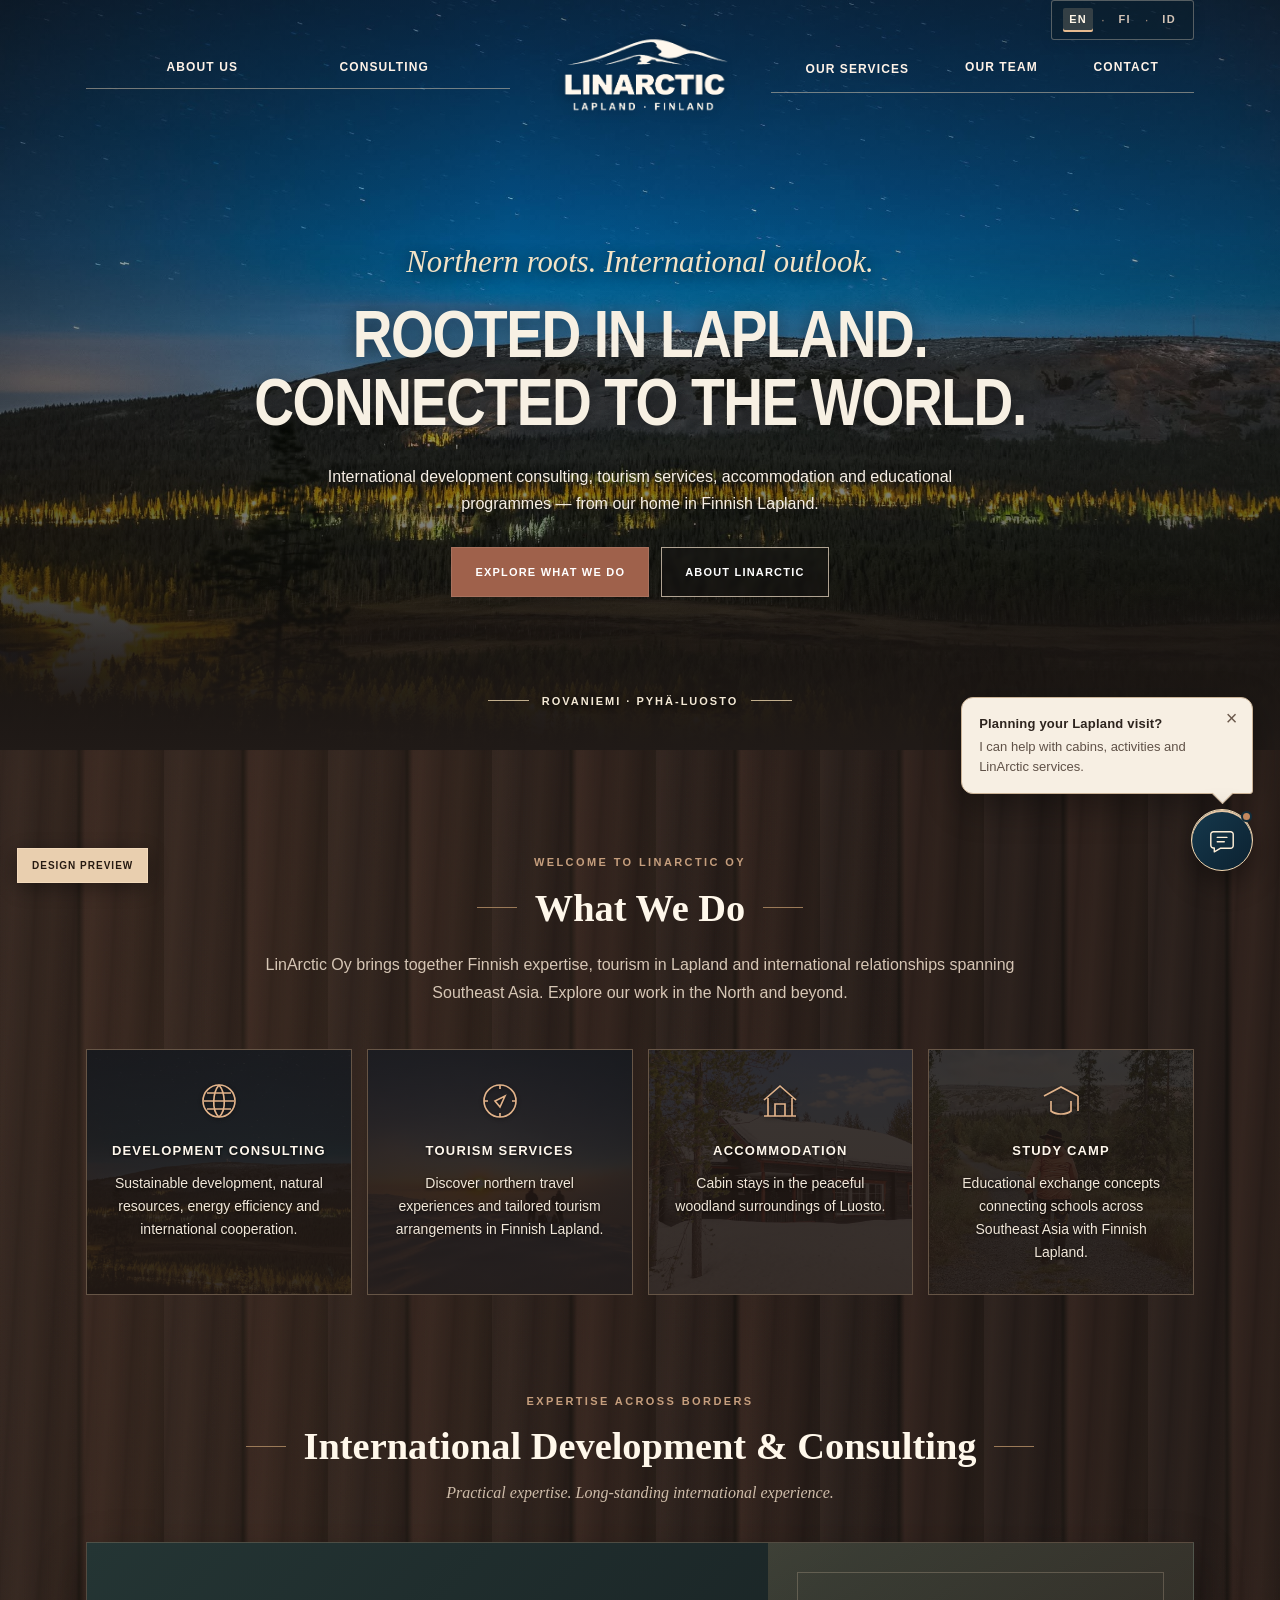
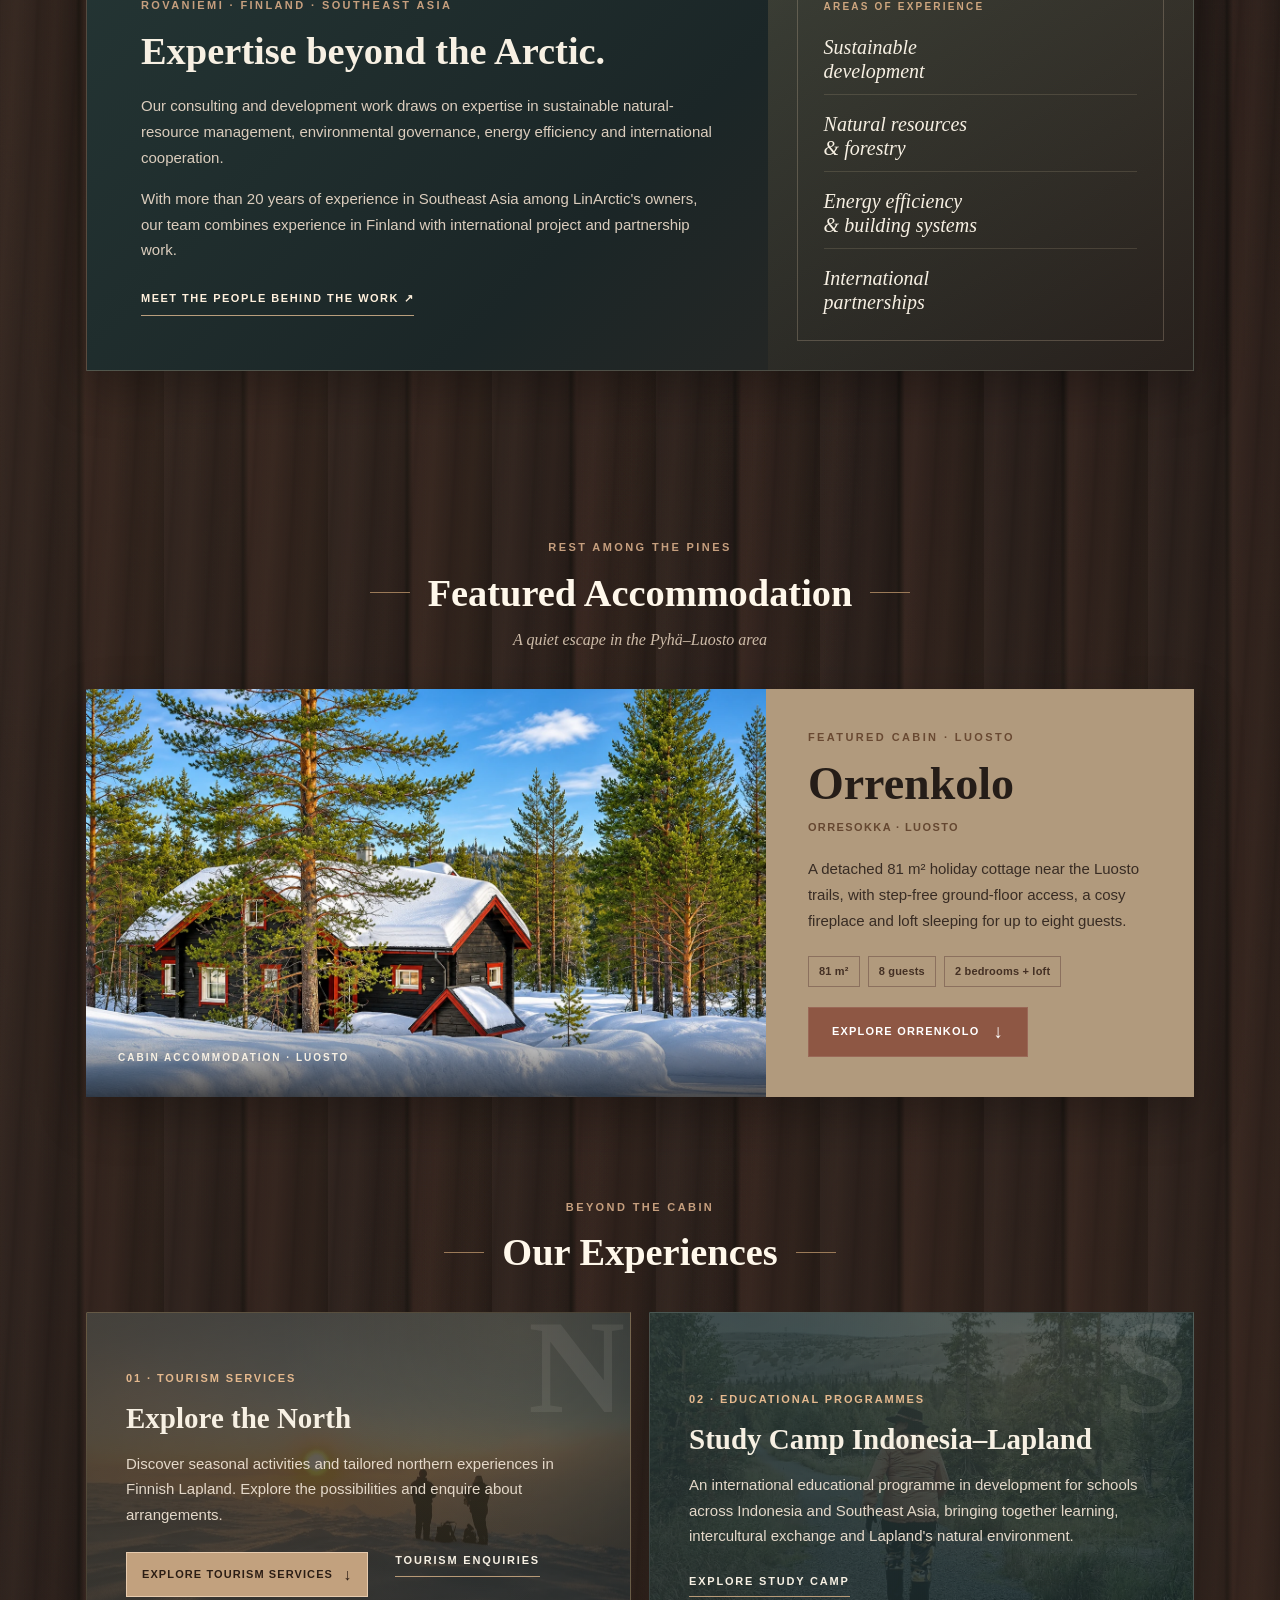
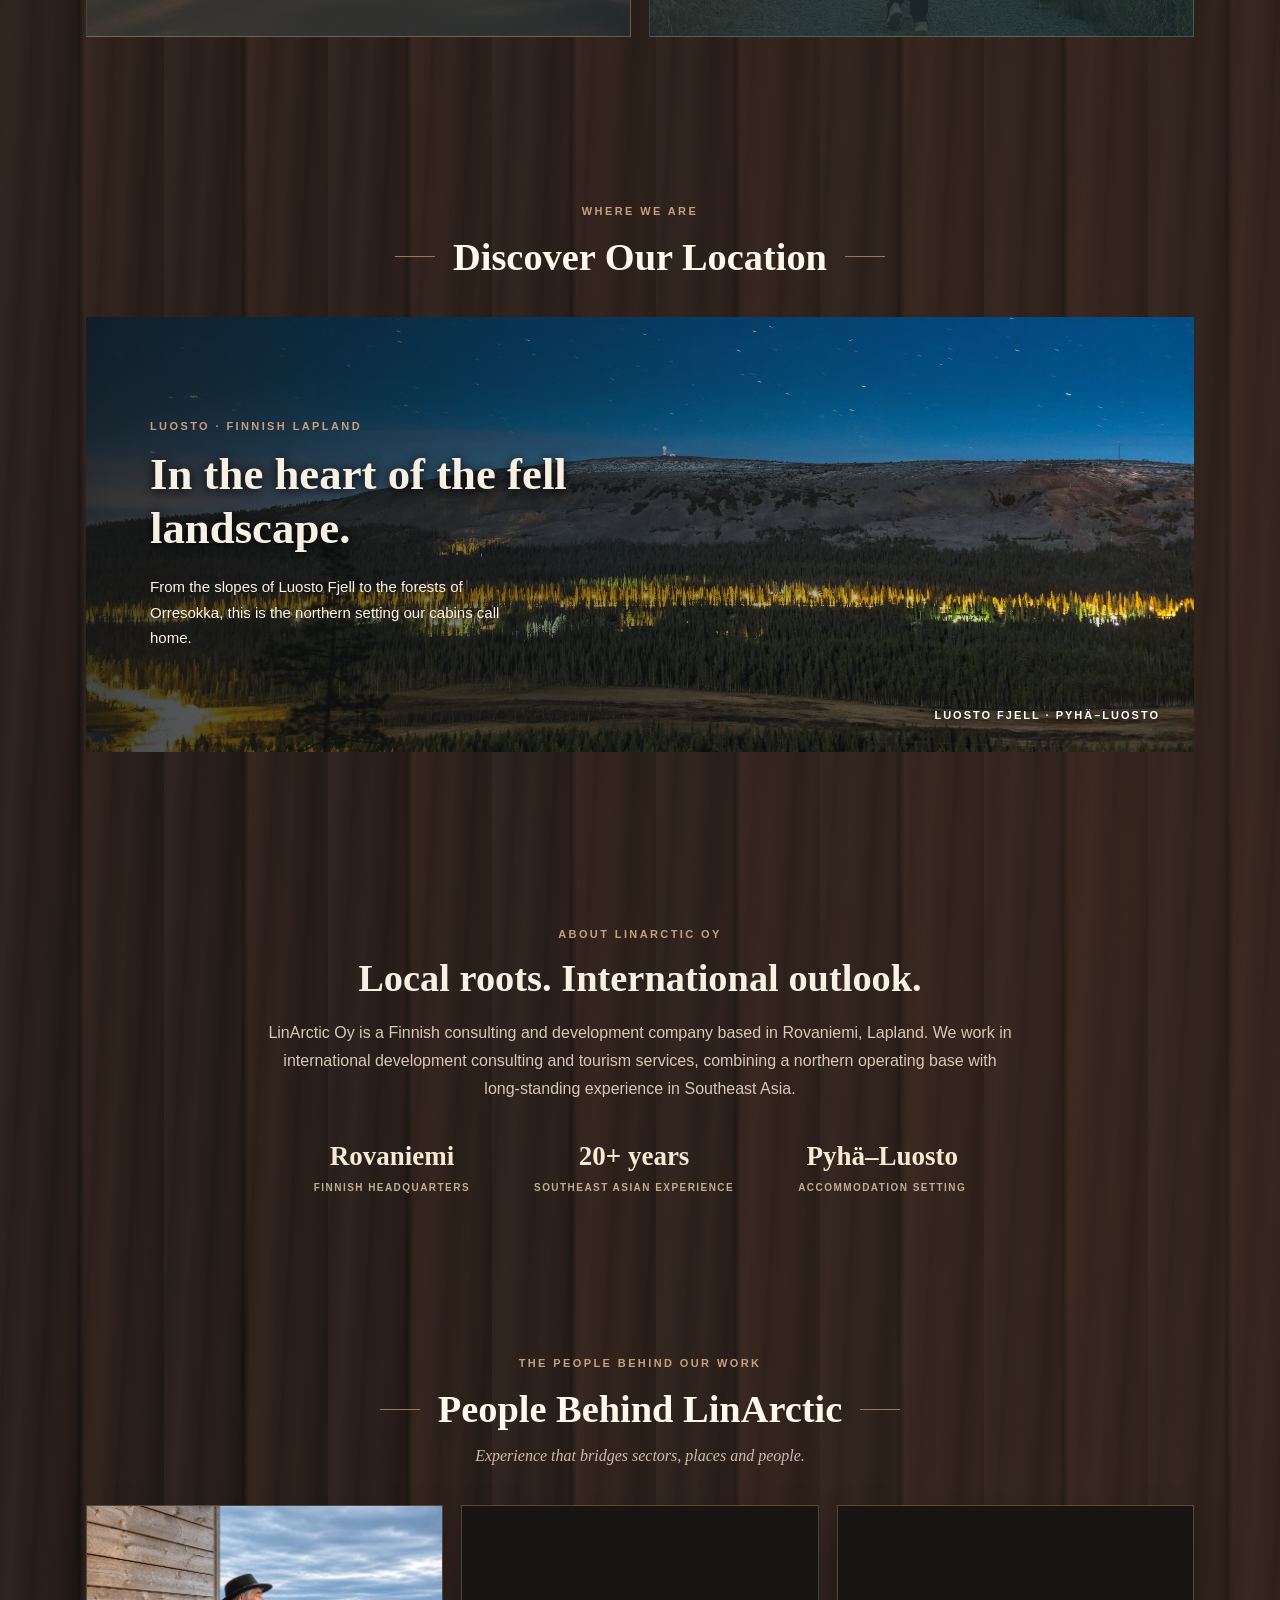
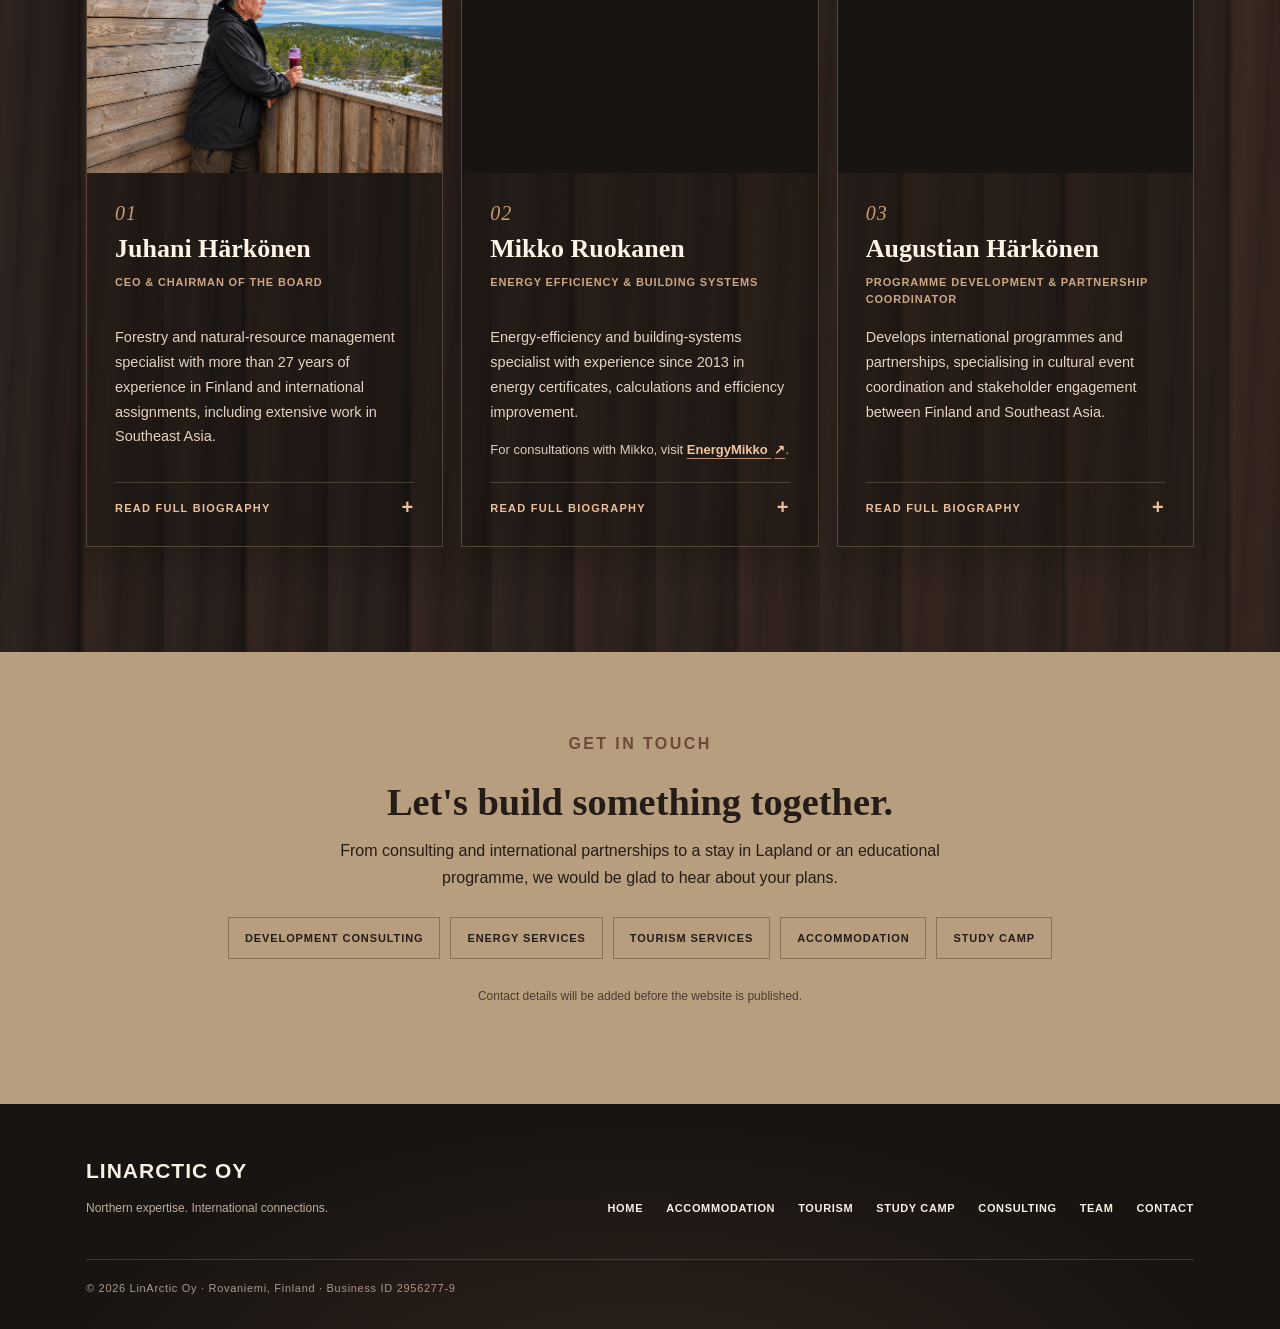
==== index.html @ 8d9047b2 "dknjs" ====
<!DOCTYPE html>
<!DOCTYPE html>

<!DOCTYPE html>

<!DOCTYPE html>

<!DOCTYPE html>

<!DOCTYPE html>

<!DOCTYPE html>

<!DOCTYPE html>

<!DOCTYPE html>

<!DOCTYPE html>

<!DOCTYPE html>

<!DOCTYPE html>

<!DOCTYPE html>

<!DOCTYPE html>

<!DOCTYPE html>

<!DOCTYPE html>

<!DOCTYPE html>

<!DOCTYPE html>

<html lang="en">
<head>
<meta charset="utf-8"/>
<meta content="width=device-width, initial-scale=1" name="viewport"/>
<meta content="#191713" name="theme-color"/>
<title>LinArctic Oy | V14.1 · Experiences Backgrounds</title>
<style>
:root { --cream:#f7f0e3;--white:#fff9ed;--muted:#cec0af;--rust:#9f614b;--rustlight:#c88d6d;--dark:#201a17;--lightwood:#c3ad8e;--olive:#697c50;}
*{box-sizing:border-box}html{scroll-behavior:smooth}body{margin:0;background:#1e1815;color:var(--cream);font-family:Arial,Helvetica,sans-serif;-webkit-font-smoothing:antialiased}
button,a{transition:background .25s,color .25s,opacity .25s,transform .25s}a{color:inherit;text-decoration:none}a:hover{color:#dfc29e}button{cursor:pointer;font:inherit}button:focus-visible,a:focus-visible{outline:2px solid #fbd3a7;outline-offset:4px}
.serif{font-family:Georgia,'Times New Roman',serif}.shell{max-width:1160px;margin-inline:auto;padding:0 28px}
.hero{min-height:780px;position:relative;isolation:isolate;display:flex;flex-direction:column;background:#152e3d url('assets/luosto-fjell.jpg') center 57% /cover no-repeat}
.hero:before{content:'';position:absolute;inset:0;z-index:-1;background:linear-gradient(180deg,rgba(15,15,17,.52) 0%,rgba(11,23,24,.12) 32%,rgba(11,14,12,.48) 68%,rgba(19,14,12,.95) 100%),linear-gradient(90deg,rgba(18,18,16,.35),transparent 40%,rgba(18,18,16,.28))}
.hero:after{content:'';position:absolute;inset:auto 0 0;height:170px;background:linear-gradient(0deg,#201a17 0%,transparent 100%);z-index:-1}
.sitehead{position:relative;padding-top:28px;z-index:5}
.nav-grid{display:grid;grid-template-columns:minmax(0,1fr) 180px minmax(0,1fr);align-items:center;gap:25px}
.navlinks{display:flex;align-items:center;justify-content:space-between;gap:14px;border-bottom:1px solid rgba(245,221,188,.62);padding-bottom:13px}
.navlinks a{white-space:nowrap;font-size:10px;letter-spacing:1.65px;text-transform:uppercase;font-weight:800;color:#fff3e6}
.navlinks a:hover{color:#edb887}
.brand{text-align:center;display:flex;flex-direction:column;align-items:center;gap:3px;color:white;text-shadow:0 1px 10px rgba(0,0,0,.4)}
.brand-symbol{width:51px;height:30px;margin-bottom:2px;stroke:#f6f0e9;stroke-width:2.1;fill:none}
.brand-word{font-size:23px;font-weight:900;letter-spacing:-.7px;text-transform:uppercase;line-height:1}
.brand-desc{font-size:8px;letter-spacing:2.2px;text-transform:uppercase;font-weight:700}
.mobile-menu{display:none}
.hero-inner{display:flex;flex:1;flex-direction:column;align-items:center;justify-content:center;text-align:center;padding-bottom:75px;padding-top:82px}
.eyebrow-script{font:italic 32px/1.2 Georgia,serif;color:#f3e3c6;text-shadow:0 3px 15px rgba(0,0,0,.65);margin:0 0 15px}
h1{font:900 clamp(45px,5.15vw,78px)/.99 'Arial Narrow','Liberation Sans Narrow',Arial,sans-serif;text-transform:uppercase;letter-spacing:-1.8px;max-width:950px;margin:0;text-shadow:0 3px 20px rgba(0,0,0,.5)}
.hero-desc{max-width:600px;font-size:15px;line-height:1.65;margin:24px 0 30px;color:#f7efe6;text-shadow:0 2px 11px #171717}
.hero-actions{display:flex;gap:12px;justify-content:center;flex-wrap:wrap}
.button{display:inline-flex;align-items:center;justify-content:center;background:var(--rust);border:1px solid rgba(255,255,255,.1);color:white;padding:17px 26px;font-size:11px;letter-spacing:1.8px;text-transform:uppercase;font-weight:800;min-height:50px}
.button:hover{color:white;background:#b57256;transform:translateY(-2px)}.button.outline{background:rgba(24,23,21,.34);border:1px solid rgba(244,226,202,.7);backdrop-filter:blur(2px)}.button.outline:hover{background:rgba(26,23,21,.73)}
.hero-location{position:absolute;bottom:50px;left:0;right:0;display:flex;align-items:center;justify-content:center;gap:13px;color:#f3e8d5;text-align:center;text-shadow:0 2px 6px black;font-size:10px;letter-spacing:2.5px;text-transform:uppercase;font-weight:700}
.hero-location:before,.hero-location:after{content:'';width:41px;height:1px;background:#c1ae8d}
/* warm timber-inspired backdrop, rendered in CSS (no stock imagery) */
.wood{position:relative;overflow:hidden;background-color:#231b17;background-image:radial-gradient(ellipse at 12% 8%,rgba(138,94,65,.13),transparent 48%),radial-gradient(ellipse at 86% 70%,rgba(92,60,44,.24),transparent 55%),repeating-linear-gradient(93deg,transparent 0,rgba(0,0,0,.08) 3px,transparent 7px,rgba(136,101,77,.06) 21px,transparent 40px),repeating-linear-gradient(90deg,#2b211d 0px,#211916 76px,#171310 79px,#30221d 85px,#211915 164px)}
.wood>*{position:relative;z-index:1}
.intro{padding:90px 0 35px;text-align:center}.minor{font-size:10px;font-weight:800;text-transform:uppercase;letter-spacing:3px;color:#c69f7e;margin:0 0 18px}
.section-title{font:800 clamp(27px,3vw,40px)/1.15 Georgia,serif;margin:0;color:#fff8eb}.rule-title{display:flex;align-items:center;justify-content:center;gap:22px}.rule-title:before,.rule-title:after{content:'';display:block;height:2px;width:51px;background:#9b7a58}
.intro-text{max-width:700px;margin:23px auto 0;line-height:1.8;color:#d6c6b5;font-size:14px}
.services{display:grid;grid-template-columns:repeat(3,1fr);gap:16px;margin-top:44px}.service{padding:36px 28px 32px;background:rgba(234,217,192,.08);border:1px solid rgba(239,211,177,.19);text-align:center;min-height:215px}
.service-icon{width:37px;height:37px;margin:0 auto 19px;stroke:#c99c74;stroke-width:1.65;fill:none}.service h3{text-transform:uppercase;letter-spacing:2px;font-size:14px;color:#fff5ea;margin:0 0 13px}.service p{margin:0;color:#d0bdad;font-size:13px;line-height:1.7}
.section{padding:85px 0}.section-heading{text-align:center;margin-bottom:34px}.section-heading .sub{margin:16px 0 0;color:#cebca9;font:italic 16px Georgia,serif}
.featured{display:grid;grid-template-columns:1.35fr .75fr;min-height:420px;box-shadow:0 18px 45px rgba(0,0,0,.27)}.feature-photo{min-height:420px;position:relative;overflow:hidden}.feature-photo img{width:100%;height:100%;position:absolute;inset:0;object-fit:cover;object-position:center 49%;display:block}
.photo-label{position:absolute;bottom:0;left:0;right:0;padding:32px;background:linear-gradient(0deg,rgba(0,0,0,.68),transparent);font-size:10px;font-weight:800;letter-spacing:2px;text-transform:uppercase}
.feature-copy{background:#b19a7d;color:#271e1a;padding:55px 48px;display:flex;flex-direction:column;align-items:flex-start;justify-content:center}
.feature-copy .minor{color:#694932}.feature-copy h3{font:800 47px/1.1 Georgia,serif;margin:0 0 9px;color:#251d18}.place{font-size:11px;letter-spacing:1.7px;text-transform:uppercase;font-weight:800;color:#654731}.feature-copy p:not(.minor){font-size:14px;line-height:1.85;margin:26px 0 25px;color:#382c24}.feature-copy .button{background:#8e5744}
.location{position:relative;min-height:455px;display:grid;grid-template-columns:1fr 1fr;overflow:hidden;background:#183047}.location-photo{position:absolute;inset:0;width:100%;height:100%;object-fit:cover;object-position:center 66%}
.location:after{content:'';position:absolute;inset:0;background:linear-gradient(90deg,rgba(18,21,21,.79) 0%,rgba(15,20,23,.46) 47%,rgba(9,16,19,.02) 100%)}
.location-panel{position:relative;z-index:1;padding:75px 75px 80px;max-width:700px;align-self:center}.location h2{font:800 47px/1.12 Georgia,serif;max-width:430px;margin:0 0 18px;text-shadow:0 2px 12px black}.location p:not(.minor){font-size:14px;line-height:1.8;color:#fff4e5;max-width:380px;margin:0}.location-small{position:absolute;right:34px;bottom:28px;color:white;font-size:10px;text-shadow:0 1px 6px black;font-weight:700;letter-spacing:2px;text-transform:uppercase;z-index:2}
.split-panels{display:grid;grid-template-columns:1fr 1fr;gap:20px;padding-top:25px}.panel{min-height:320px;padding:40px 38px;display:flex;flex-direction:column;justify-content:flex-end;border:1px solid rgba(245,213,182,.15);position:relative;overflow:hidden;background:linear-gradient(135deg,#625747,#312b25)}
.panel.study{background:radial-gradient(circle at 70% 15%,rgba(173,137,100,.25),transparent 50%),linear-gradient(130deg,#364c4c,#182a2d)}.panel.tour{background:radial-gradient(circle at 80% 5%,rgba(166,135,79,.25),transparent 45%),linear-gradient(135deg,#61543e,#29271e)}
.panel .ghost{font:800 134px Georgia,serif;position:absolute;right:17px;top:-23px;opacity:.08;letter-spacing:-12px}.panel .minor{margin:0 0 12px;color:#e5b98e}.panel h3{font:800 27px Georgia,serif;margin:0 0 13px}.panel p{color:#e4d8c9;max-width:420px;font-size:13px;line-height:1.8;margin:0 0 23px}.panel a{align-self:flex-start;border-bottom:1px solid #b89a77;padding-bottom:7px;letter-spacing:1.8px;font-size:10px;text-transform:uppercase;font-weight:800}
.about-strip{padding:95px 0 90px;text-align:center}.about-strip h2{font:800 36px Georgia,serif;margin:0 auto 19px;max-width:730px}.about-strip p:not(.minor){max-width:750px;line-height:1.85;color:#d7c7b4;font-size:14px;margin:0 auto 26px}.facts{display:flex;gap:60px;justify-content:center;margin-top:35px;flex-wrap:wrap}.fact strong{display:block;font:800 26px Georgia,serif;color:#f7ead5}.fact span{display:block;margin-top:8px;text-transform:uppercase;font-size:9px;letter-spacing:2px;color:#c1ad94;font-weight:700}
.contact{background:#b69e7f;color:#261c17;padding:75px 0;text-align:center}.contact .minor{color:#6d4a37}.contact h2{font:800 41px Georgia,serif;margin:0 0 14px}.contact p{max-width:610px;margin:0 auto 22px;line-height:1.8;font-size:14px}.contact-topics{display:flex;justify-content:center;gap:10px;flex-wrap:wrap;margin-top:25px}.contact-topics span{border:1px solid rgba(60,38,23,.36);padding:12px 19px;font-size:10px;font-weight:800;letter-spacing:1.5px;text-transform:uppercase}
.footer{position:relative;background:#171411;padding:50px 0 30px;overflow:hidden}.footer:before{content:'';position:absolute;inset:0;background:radial-gradient(ellipse at 50% 150%,rgba(134,86,64,.24),transparent 70%);pointer-events:none}.footer-inner{position:relative;display:flex;align-items:end;justify-content:space-between;gap:30px}.footer-brand{font-size:21px;letter-spacing:1px;font-weight:900}.footer-desc{font-size:11px;color:#c0ae9c;margin-top:12px}.footer-links{display:flex;gap:25px;flex-wrap:wrap}.footer-links a{font-size:10px;letter-spacing:1.4px;font-weight:800;text-transform:uppercase}.copyright{margin-top:42px;padding-top:20px;border-top:1px solid rgba(238,213,183,.18);font-size:10px;color:#ae9c8d;letter-spacing:.7px}
.preview-tag{position:fixed;bottom:17px;right:17px;z-index:1000;background:#e9cfaf;color:#271b12;border:1px solid #f3dabb;padding:9px 14px;font-size:10px;font-weight:900;letter-spacing:1px;box-shadow:0 5px 20px #0005;text-transform:uppercase;pointer-events:none}
@media(max-width:980px){.navlinks a{font-size:9px;letter-spacing:.6px}.nav-grid{grid-template-columns:1fr 145px 1fr;gap:11px}.feature-copy{padding:40px 35px}.hero{min-height:710px}.location-panel{padding:60px}}
@media(max-width:720px){.shell{padding:0 22px}.hero{min-height:720px;background-position:54% center}.sitehead{padding-top:20px}.nav-grid{display:flex;align-items:center;justify-content:space-between}.navlinks{display:none}.brand{align-items:flex-start}.brand-symbol{width:41px;height:21px;margin-left:12px}.brand-word{font-size:19px}.brand-desc{font-size:7px}.mobile-menu{display:block;position:relative}.mobile-menu>summary{list-style:none;cursor:pointer;display:flex;flex-direction:column;gap:5px;padding:10px}.mobile-menu>summary::-webkit-details-marker{display:none}.mobile-menu>summary span{display:block;background:white;width:28px;height:2px}.mobile-menu nav{position:absolute;right:0;top:47px;background:#2a211c;min-width:220px;padding:15px;box-shadow:0 10px 25px #0009;border:1px solid #745b47;display:flex;flex-direction:column}.mobile-menu nav a{padding:11px 9px;border-bottom:1px solid #4a3b33;font-size:12px;text-transform:uppercase;letter-spacing:1px;font-weight:800}.hero-inner{padding-top:45px;padding-bottom:55px}.eyebrow-script{font-size:24px}.hero h1{font-size:clamp(39px,10vw,56px);letter-spacing:-1.2px}.hero-desc{font-size:14px;margin:20px 0 24px}.hero-actions{gap:8px}.button{padding:14px 15px;font-size:10px;min-height:46px}.hero-location{bottom:31px;font-size:9px;letter-spacing:1.5px}.intro{padding:65px 0 15px}.section{padding:60px 0}.services{grid-template-columns:1fr;margin-top:28px;gap:10px}.service{min-height:0;padding:26px}.section-heading{margin-bottom:25px}.section-title{font-size:29px}.rule-title{gap:12px}.rule-title:before,.rule-title:after{width:25px}.featured{grid-template-columns:1fr}.feature-photo{min-height:315px}.feature-copy{padding:36px}.feature-copy h3{font-size:39px}.location{min-height:440px;display:block}.location:after{background:linear-gradient(90deg,#101616c7,#1016164d)}.location-panel{padding:65px 30px}.location h2{font-size:37px}.split-panels{grid-template-columns:1fr;gap:12px}.panel{min-height:285px;padding:28px}.about-strip{padding:70px 0}.about-strip h2{font-size:29px}.facts{gap:26px}.contact{padding:65px 0}.contact h2{font-size:34px}.footer-inner{flex-direction:column;align-items:flex-start}.footer-links{gap:16px}.preview-tag{font-size:8px;padding:7px 10px}}
@media(prefers-reduced-motion:reduce){html{scroll-behavior:auto}*{transition:none!important}}


/* 2026 concept, incorporating the complete company identity and team portraits */
@media (min-width:721px){.nav-grid{grid-template-columns:minmax(0,1fr) 166px minmax(0,1fr);gap:18px}.navlinks{gap:8px}.navlinks a{font-size:9px;letter-spacing:1px}}
@media (min-width:981px){.navlinks a{font-size:10px;letter-spacing:1.05px}}
.hero h1{max-width:1040px;font-size:clamp(42px,5.35vw,79px)}
.hero-desc{max-width:670px}
.services{grid-template-columns:repeat(4,minmax(0,1fr));gap:12px}
.service{min-height:238px;padding:36px 18px 28px}
.service h3{font-size:12px;line-height:1.45;letter-spacing:1.25px}
.service p{font-size:12px}
.consulting-section{padding-top:65px;padding-bottom:50px}
.consulting-panel{display:grid;grid-template-columns:1.4fr .8fr;min-height:390px;border:1px solid rgba(218,189,152,.25);background:linear-gradient(135deg,#243534 0%,#1b2627 51%,#302722 100%);box-shadow:0 18px 45px #0004}
.consulting-copy{padding:57px 62px;display:flex;flex-direction:column;justify-content:center;align-items:flex-start}
.consulting-copy h3{font:800 clamp(29px,3vw,42px)/1.12 Georgia,serif;margin:0 0 15px;max-width:500px}
.consulting-copy p:not(.minor){font-size:13px;line-height:1.8;color:#dbcdbd;max-width:660px;margin:0 0 16px}
.consulting-copy .minor{margin-bottom:17px}
.consulting-link{font-size:11px;text-transform:uppercase;font-weight:800;letter-spacing:1.5px;border-bottom:1px solid #b99e7d;padding-bottom:8px;margin-top:8px;color:#fff0dc}
.consulting-aside{padding:33px;background:linear-gradient(150deg,rgba(197,162,110,.2),rgba(0,0,0,.16));display:flex;align-items:stretch}
.consulting-aside-inner{border:1px solid rgba(228,204,174,.24);width:100%;padding:28px;display:flex;flex-direction:column;justify-content:center;gap:17px}
.consulting-aside .tiny{text-transform:uppercase;font-size:10px;color:#cea67f;letter-spacing:2.2px;font-weight:800;margin-bottom:4px}
.consulting-aside-inner div{font:italic 20px/1.2 Georgia,serif;padding-bottom:11px;border-bottom:1px solid rgba(218,196,160,.16)}
.consulting-aside-inner div:last-child{border:0;padding-bottom:0}
.team-section{padding-top:65px;padding-bottom:105px}
.team-grid{display:grid;grid-template-columns:repeat(3,minmax(0,1fr));gap:18px;align-items:stretch}
.team-card{min-width:0;display:flex;flex-direction:column;background:rgba(14,13,12,.31);border:1px solid rgba(239,211,177,.24);box-shadow:0 17px 38px rgba(0,0,0,.18)}
.team-card img{width:100%;height:auto;aspect-ratio:4/3;object-fit:contain;display:block;background:#171411}
.team-copy{padding:33px 28px 34px;display:flex;flex-direction:column;flex:1}
.team-index{font:italic 21px Georgia,serif;color:#c89b73;letter-spacing:1px;margin-bottom:11px}
.team-copy h3{font:800 clamp(22px,2.5vw,28px)/1.12 Georgia,serif;color:#fff4e6;margin:0 0 10px}
.team-copy .team-role{font:800 10px/1.55 Arial,sans-serif;text-transform:uppercase;letter-spacing:1.35px;color:#cca786;margin:0 0 22px;min-height:31px}
.team-copy p:not(.team-role){font-size:12.5px;line-height:1.85;color:#d9c7b5;margin:0 0 14px}
.team-copy p:last-child{margin-bottom:0}
.contact-topics{max-width:1150px;margin-left:auto;margin-right:auto}
@media(max-width:980px){.services{grid-template-columns:repeat(2,minmax(0,1fr))}.service{min-height:200px}.team-copy{padding:27px 22px}.team-copy h3{font-size:23px}.team-copy p:not(.team-role){font-size:12px}.consulting-copy{padding:42px}.consulting-aside{padding:19px}.consulting-aside-inner{padding:22px}}
@media(max-width:720px){.hero h1{font-size:clamp(37px,9vw,53px)}.services{grid-template-columns:1fr}.service{min-height:0;padding:28px 23px}.service h3{font-size:13px}.consulting-section{padding-top:25px}.consulting-panel{grid-template-columns:1fr}.consulting-copy{padding:35px 29px}.consulting-aside{padding:16px}.consulting-aside-inner{padding:20px;gap:13px}.consulting-aside-inner div{font-size:18px}.team-section{padding-top:45px;padding-bottom:65px}.team-grid{grid-template-columns:1fr;gap:24px}.team-copy{padding:27px}.team-copy h3{font-size:27px}.team-copy .team-role{min-height:0}.team-copy p:not(.team-role){font-size:13px}.team-card img{aspect-ratio:4/3;object-fit:contain}}

/* Refined approved fell-logo integration, November 2026 */
.brand{display:flex;justify-content:center;align-items:center;min-width:0;text-shadow:none}
.brand-logo{display:block;width:190px;height:auto;max-width:100%;filter:drop-shadow(0 1px 5px rgba(0,0,0,.28))}
@media(min-width:721px){.nav-grid{grid-template-columns:minmax(0,1fr) 198px minmax(0,1fr);gap:16px}}
@media(max-width:720px){.brand{align-items:flex-start}.brand-logo{width:158px}}


/* === V4: full spacing / type / responsive refinement === */
:root { --content-width:1200px; --space-section:84px; --text-strong:#fff8ea; --text-soft:#e0d0bf; }
html {scroll-padding-top:25px}
body {overflow-x:clip;line-height:1.5}
.shell {max-width:var(--content-width);padding-inline:clamp(22px,3.8vw,46px)}
.skip-link {position:absolute;left:14px;top:-50px;z-index:500;background:var(--cream);color:#1c1714;padding:12px 17px;font-weight:800}
.skip-link:focus {top:12px}
/* Header: center logo stays centered, navigation never allowed to overflow */
.sitehead {padding-top:28px;width:100%}
.nav-grid {display:grid;grid-template-columns:minmax(0,1fr) 205px minmax(0,1fr);align-items:center;column-gap:32px;min-height:92px}
.head-nav {display:flex;align-items:center;gap:clamp(20px,2vw,31px);min-width:0;padding-bottom:12px;border-bottom:1px solid rgba(245,221,188,.45)}
.nav-left {justify-content:flex-end}
.nav-right {justify-content:flex-start}
.head-nav a,.services-dropdown>summary {display:inline-block;position:relative;white-space:nowrap;color:#fff3e8;font-size:12px;line-height:1.4;letter-spacing:1.1px;font-weight:800;text-transform:uppercase;cursor:pointer}
.head-nav a:hover,.services-dropdown>summary:hover {color:#efc3a0}
.services-dropdown {position:relative}
.services-dropdown>summary {list-style:none}
.services-dropdown>summary::-webkit-details-marker {display:none}
.services-dropdown-panel {position:absolute;left:-15px;top:31px;z-index:20;min-width:242px;padding:9px;background:#221c19;border:1px solid rgba(236,208,176,.42);box-shadow:0 18px 36px rgba(0,0,0,.4)}
.services-dropdown-panel a {display:block;padding:12px 13px;font-size:11px;letter-spacing:.8px;border-bottom:1px solid rgba(246,225,206,.13)}
.services-dropdown-panel a:last-child {border:0}
.brand {min-width:0;align-items:center;justify-content:center;text-shadow:none}
.brand-logo {display:block;width:192px;height:auto;max-width:100%;filter:drop-shadow(0 2px 6px rgba(0,0,0,.36))}
.mobile-menu {display:none}
/* Hero: intentional proportions, readable text even when zoomed */
.hero {min-height:750px;background-position:center 58%}
.hero-inner {padding-top:98px;padding-bottom:127px;max-width:1160px}
.eyebrow-script {font-size:clamp(22px,2.4vw,31px);margin-bottom:18px}
.hero h1 {font-size:clamp(43px,5.25vw,76px);line-height:1.02;letter-spacing:-1.4px;max-width:980px;text-wrap:balance}
.hero-desc {font-size:16px;line-height:1.72;max-width:635px;margin:27px auto 29px;text-wrap:pretty}
.hero-location {bottom:41px;font-size:11px;letter-spacing:2px}
.button {font-size:11px;letter-spacing:1.2px;padding:15px 23px;min-height:50px}
/* Content rhythm and comfortable typography */
.intro {padding-top:104px;padding-bottom:23px}
.minor {font-size:11px;letter-spacing:2.4px;margin-bottom:14px}
.section {padding-top:var(--space-section);padding-bottom:var(--space-section)}
.section-title {font-size:clamp(29px,3vw,39px);line-height:1.2;text-wrap:balance}
.rule-title {gap:18px}
.rule-title:before,.rule-title:after {width:40px;flex:0 0 40px;height:1px}
.intro-text {font-size:16px;line-height:1.75;max-width:750px;margin-top:20px}
.section-heading {margin-bottom:37px}
.section-heading .sub {font-size:16px;line-height:1.5;margin-top:12px}
.services {grid-template-columns:repeat(4,minmax(0,1fr));gap:15px;margin-top:42px}
.service {min-height:235px;padding:31px 23px 29px;display:flex;flex-direction:column;align-items:center;transition:background .2s,transform .2s}
.service:hover {background:rgba(234,217,192,.14);transform:translateY(-3px)}
.service-icon {width:40px;height:40px;margin-bottom:21px}
.service h3 {font-size:13px;letter-spacing:1.2px;line-height:1.35;margin-bottom:13px}
.service p {font-size:14px;line-height:1.65;color:var(--text-soft)}
.consulting-section {padding-top:75px;padding-bottom:84px}
.consulting-panel {grid-template-columns:1.28fr .8fr;min-height:390px}
.consulting-copy {padding:52px 54px}
.consulting-copy h3 {font-size:clamp(32px,3vw,42px);margin-bottom:20px}
.consulting-copy p:not(.minor) {font-size:15px;line-height:1.72;margin-bottom:15px}
.consulting-link {font-size:11px;line-height:1.55;margin-top:12px}
.consulting-aside {padding:29px}
.consulting-aside-inner {padding:26px}
.consulting-aside-inner div {font-size:20px}
#consulting .section-title {max-width:820px;margin-inline:auto}
.featured {grid-template-columns:minmax(0,1.35fr) minmax(0,.85fr);min-height:390px}
.feature-photo {min-height:390px}
.feature-copy {padding:40px 42px}
.feature-copy h3 {font-size:46px}
.feature-copy p:not(.minor) {font-size:15px;line-height:1.72;margin:21px 0 24px}
.place {font-size:11px;letter-spacing:1.4px}
.experiences-section {padding-top:18px;padding-bottom:82px}
.split-panels {padding-top:0;gap:18px}
.panel {min-height:325px;padding:39px 39px}
.panel .minor {font-size:11px;letter-spacing:1.9px}
.panel h3 {font-size:29px;line-height:1.25;margin-bottom:15px}
.panel p {font-size:15px;line-height:1.7;max-width:450px;margin-bottom:24px}
.panel a {font-size:11px;line-height:1.5}
.location {min-height:435px}
.location-panel {padding:62px 64px}
.location h2 {font-size:clamp(34px,3.5vw,48px);line-height:1.2}
.location p:not(.minor) {font-size:15px;line-height:1.72}
.location-small {font-size:11px}
.about-strip {padding-top:90px;padding-bottom:78px}
.about-strip h2 {font-size:clamp(29px,3vw,39px)}
.about-strip p:not(.minor) {font-size:16px;line-height:1.75}
.facts {gap:clamp(34px,5vw,75px);margin-top:38px}
.fact strong {font-size:27px}
.fact span {font-size:10px;letter-spacing:1.45px;line-height:1.5}
.team-section {padding-top:82px;padding-bottom:105px}
.team-grid {gap:18px;grid-template-columns:repeat(3,minmax(0,1fr))}
.team-card img {width:100%;aspect-ratio:4 / 3;object-fit:contain;background:#171411}
.team-copy {padding:29px 28px 29px;display:flex;flex-direction:column;flex:1}
.team-index {font-size:20px;margin-bottom:8px}
.team-copy h3 {font-size:26px;line-height:1.2;margin-bottom:10px}
.team-copy .team-role {font-size:11px;line-height:1.55;letter-spacing:.85px;margin-bottom:17px;min-height:34px}
.team-copy p.team-summary {font-size:14.5px;line-height:1.72;color:#e4d3c1;margin:0 0 23px}
.team-more {margin-top:auto;border-top:1px solid rgba(240,210,180,.2);padding-top:17px}
.team-more summary {cursor:pointer;list-style:none;color:#eac09c;font-size:11px;line-height:1.6;font-weight:800;letter-spacing:1.25px;text-transform:uppercase}
.team-more summary:after {content:'+';float:right;font-size:20px;line-height:14px}
.team-more[open] summary:after {content:'−'}
.team-more summary::-webkit-details-marker {display:none}
.team-bio {padding-top:16px}
.team-bio p {font-size:14px!important;line-height:1.7!important;color:#d6c6b7;margin:0 0 14px}
.contact {padding:79px 0 76px}
.contact h2 {font-size:clamp(30px,3vw,42px)}
.contact p {font-size:16px;line-height:1.68}
.contact-topics span {font-size:11px;letter-spacing:.9px;padding:12px 16px}
.contact-note {font-size:12px!important;opacity:.75;margin-top:27px!important}
.footer {padding-top:51px;padding-bottom:33px}
.footer-links {gap:16px 23px;justify-content:flex-end}
.footer-links a {font-size:11px;line-height:1.5;letter-spacing:.65px}
.footer-desc {font-size:12px}
.copyright {font-size:11px}
/* Tablet / zoomed desktop: switch to compact menu before navigation gets crowded. */
@media(max-width:1100px){
 .nav-grid {display:flex;align-items:center;justify-content:space-between;min-height:75px;gap:15px}
 .head-nav {display:none}
 .brand {align-items:flex-start}
 .brand-logo {width:182px}
 .mobile-menu {display:block;position:relative}
 .mobile-menu>summary {list-style:none;cursor:pointer;display:flex;flex-direction:column;gap:6px;min-height:45px;min-width:45px;align-items:center;justify-content:center;padding:9px;border:1px solid rgba(246,229,202,.45);border-radius:2px}
 .mobile-menu>summary::-webkit-details-marker {display:none}
 .mobile-menu>summary span {width:24px;height:2px;background:#fff4e3;display:block}
 .mobile-menu nav {position:absolute;z-index:25;right:0;top:54px;width:min(335px,calc(100vw - 44px));max-height:calc(100vh - 130px);overflow-y:auto;display:flex;flex-direction:column;padding:10px 17px;background:#211a16;border:1px solid rgba(240,210,180,.42);box-shadow:0 22px 45px #0009}
 .mobile-menu nav a {display:block;padding:13px 7px;font-size:13px;letter-spacing:1px;font-weight:800;text-transform:uppercase;border-bottom:1px solid rgba(235,205,170,.18)}
 .mobile-menu nav a:last-child {border:0}
 .services {grid-template-columns:repeat(2,minmax(0,1fr))}
 .service {min-height:210px}
 .team-grid {gap:13px}
 .team-copy {padding:24px 20px}
 .team-copy h3 {font-size:23px}
 .team-copy p.team-summary {font-size:14px}
 .consulting-copy {padding:44px}
 .consulting-aside {padding:20px}
 .consulting-aside-inner {padding:20px}
}
@media(max-width:760px){
 :root {--space-section:60px}
 .shell {padding-inline:22px}
 .sitehead {padding-top:17px}
 .brand-logo {width:162px}
 .hero {min-height:660px;background-position:56% center}
 .hero-inner {padding-top:66px;padding-bottom:110px}
 .eyebrow-script {font-size:clamp(22px,5vw,27px);line-height:1.3;margin-bottom:16px}
 .hero h1 {font-size:clamp(37px,8.6vw,58px);letter-spacing:-.6px;line-height:1.07;max-width:620px}
 .hero-desc {font-size:15px;line-height:1.68;margin-top:20px;margin-bottom:24px}
 .hero-location {bottom:26px;font-size:9px;letter-spacing:1.35px;gap:8px;padding-inline:18px}
 .hero-location:before,.hero-location:after {width:23px;flex:0 0 23px}
 .button {font-size:11px;padding:13px 17px;min-height:47px}
 .intro {padding-top:74px;padding-bottom:12px}
 .intro-text {font-size:15px;line-height:1.72}
 .section-title {font-size:clamp(28px,5.7vw,36px)}
 .rule-title {gap:11px}
 .rule-title:before,.rule-title:after {width:22px;flex-basis:22px}
 .section-heading {margin-bottom:27px}
 .services {margin-top:30px;gap:12px}
 .service {padding:27px 18px;min-height:210px}
 .service p {font-size:14px}
 .consulting-section {padding-top:59px;padding-bottom:62px}
 .consulting-panel {grid-template-columns:1fr;min-height:0}
 .consulting-copy {padding:36px 30px}
 .consulting-copy h3 {font-size:34px}
 .consulting-copy p:not(.minor) {font-size:15px}
 .consulting-aside {padding:17px}
 .consulting-aside-inner {padding:23px}
 .consulting-aside-inner div {font-size:19px}
 .featured {grid-template-columns:1fr}
 .feature-photo {min-height:0;height:clamp(250px,58vw,385px)}
 .feature-copy {padding:36px 32px}
 .feature-copy h3 {font-size:40px}
 .feature-copy p:not(.minor) {font-size:15px}
 .experiences-section {padding-top:12px;padding-bottom:64px}
 .split-panels {grid-template-columns:1fr;gap:14px}
 .panel {min-height:285px;padding:30px}
 .panel h3 {font-size:29px}
 .panel p {font-size:15px}
 .location {display:block;min-height:425px}
 .location-panel {padding:54px 31px}
 .location h2 {font-size:36px}
 .location-small {font-size:10px;right:20px;bottom:19px}
 .about-strip {padding-top:64px;padding-bottom:57px}
 .about-strip h2 {font-size:32px}
 .about-strip p:not(.minor) {font-size:15px}
 .facts {gap:22px;margin-top:30px}
 .fact strong {font-size:24px}
 .team-section {padding-top:58px;padding-bottom:75px}
 .team-grid {grid-template-columns:1fr;gap:24px;max-width:510px;margin-inline:auto}
 .team-card img {aspect-ratio:4 / 3}
 .team-copy {padding:30px}
 .team-copy h3 {font-size:27px}
 .team-copy .team-role {font-size:11.5px;min-height:0}
 .team-copy p.team-summary {font-size:15px}
 .contact {padding:65px 0}
 .contact p {font-size:15px}
 .footer-inner {align-items:flex-start;flex-direction:column;gap:26px}
 .footer-links {justify-content:flex-start}
 .preview-tag {font-size:8px;padding:7px 9px}
}
@media(max-width:470px){
 .hero-actions {flex-direction:column;align-items:center;width:100%;max-width:285px;margin-inline:auto;gap:10px}
 .hero-actions .button {width:100%}
 .hero h1 {font-size:clamp(34px,8.8vw,43px)}
 .eyebrow-script {font-size:21px}
 .services {grid-template-columns:1fr}
 .service {min-height:0;padding:25px 25px 27px}
 .service-icon {margin-bottom:16px}
 .section-title {font-size:29px}
 #consulting .rule-title:before,#consulting .rule-title:after {display:none}
 .minor {font-size:10px;letter-spacing:2px}
 .contact-topics span {font-size:10px;padding:11px}
}
@media(max-width:360px){.shell{padding-inline:16px}.hero h1{font-size:33px}.hero-desc{font-size:14.5px}.location-panel{padding:42px 23px}.team-copy{padding:24px}}
@media(prefers-reduced-motion:reduce){.service:hover{transform:none}}

/* Targeted V4 photo correction: preserve the original image and card layout. */
.augustian-image-frame { width:100%; aspect-ratio:4 / 3; overflow:hidden; background:#171411; }
.team-card .augustian-image-frame img { width:100%; height:100%; aspect-ratio:auto; display:block; object-fit:cover; object-position:center; transform:scale(1.72); transform-origin:54% 60%; }

/* V5: Expandable Orrenkolo cottage information, without changing existing page geometry. */
.cabin-preview-facts {display:flex;align-items:center;gap:8px;flex-wrap:wrap;margin:-2px 0 20px}
.cabin-preview-facts span {padding:8px 10px;border:1px solid #8b705e;font-size:11px;line-height:1.2;letter-spacing:.2px;color:#443024;font-weight:700}
.feature-copy .cabin-expand-button {cursor:pointer;font:800 11px/1.35 Arial, sans-serif;letter-spacing:1.2px;gap:14px;text-transform:uppercase}
.cabin-expand-arrow {font-size:19px;font-weight:400;line-height:.8;vertical-align:middle}
.cabin-details[hidden] {display:none!important}
.cabin-details {background:#201b17;border:1px solid rgba(231,205,171,.32);border-top:3px solid #a66a4b;margin-top:18px;box-shadow:0 26px 55px rgba(0,0,0,.23);overflow:hidden;animation:cabinReveal .25s ease}
@keyframes cabinReveal {from{opacity:.45;transform:translateY(-8px)}to{opacity:1;transform:translateY(0)}}
.cabin-details-intro {padding:48px 49px 34px;display:flex;align-items:end;justify-content:space-between;gap:24px}
.cabin-details-intro h3 {font:700 clamp(30px,3.1vw,45px)/1.13 Georgia,serif;color:#f8ebd6;letter-spacing:-.7px;margin:7px 0 11px}
.cabin-details-intro p:not(.minor) {font-size:15px;line-height:1.7;color:#dfcfc0;max-width:690px;margin:0}
.cabin-tag {display:inline-block;border:1px solid #9f816b;padding:12px 15px;font-size:11px;line-height:1.4;letter-spacing:.6px;color:#ebd6c4;white-space:nowrap}
.cabin-spec-grid {display:grid;grid-template-columns:1fr .85fr 1.6fr .85fr .9fr;margin:0 49px 24px;border-block:1px solid #735c4d}
.cabin-spec-grid>div {padding:21px 18px 23px;border-right:1px solid #5b4a3d;min-width:0}
.cabin-spec-grid>div:first-child {padding-left:0}
.cabin-spec-grid>div:last-child {border:0}
.cabin-spec-grid dt,.cabin-distance-grid dt {font-size:10px;text-transform:uppercase;letter-spacing:1.2px;font-weight:800;color:#c5a88f;margin-bottom:10px}
.cabin-spec-grid dd {font:700 29px/1.1 Georgia,serif;color:#fff0de;margin:0}
.cabin-spec-grid dd span {font:600 13px/1.3 Arial,sans-serif;color:#e7d4bf;letter-spacing:0}
.cabin-details-columns {display:grid;grid-template-columns:.88fr 1.12fr;gap:17px;padding:0 49px 22px}
.cabin-card {padding:34px 35px;min-width:0;background:rgba(204,164,124,.09);border:1px solid rgba(216,182,150,.22)}
.cabin-card h4,.cabin-getting-here h4 {font:700 28px/1.18 Georgia,serif;letter-spacing:-.2px;color:#fff0dc;margin:8px 0 17px}
.cabin-card .minor {margin:0;color:#c3a287}
.cabin-card-sub {font-size:14px;line-height:1.6;color:#cdbdab;margin:0 0 18px}
.cabin-sleep-list {margin:0}
.cabin-sleep-list>div {display:flex;align-items:baseline;justify-content:space-between;gap:18px;padding:15px 0;border-bottom:1px solid rgba(225,199,171,.22)}
.cabin-sleep-list dt {font-size:14px;color:#f5e6d4;font-weight:700}
.cabin-sleep-list dd {font-size:15px;color:#f4e3d2;margin:0;white-space:nowrap}
.cabin-sleep-list dd span {color:#d0b6a2;font-size:12px}
.cabin-sleep-list>div.cabin-sleep-total {background:rgba(224,180,139,.1);padding:17px 11px;border-bottom:0;margin-top:5px}
.cabin-sleep-total dd,.cabin-sleep-total dt {font-weight:800}
.cabin-access-note {font-size:12px;line-height:1.65;color:#baab9a;margin:20px 0 0}
.cabin-facility-groups {display:grid;grid-template-columns:1fr 1fr;gap:24px}
.cabin-facility-groups h5 {font-size:11px;letter-spacing:1px;text-transform:uppercase;color:#dcb28d;margin:0 0 15px}
.cabin-facility-groups ul {list-style:none;margin:0;padding:0}
.cabin-facility-groups li {position:relative;padding:0 0 12px 17px;font-size:14px;line-height:1.57;color:#e0cfc0}
.cabin-facility-groups li:before {content:'•';color:#d5a37c;position:absolute;left:0;top:0}
.cabin-getting-here {margin:0 49px;display:grid;grid-template-columns:1fr 1.08fr;gap:34px;padding:35px 0 24px;border-top:1px solid #5a483b}
.cabin-getting-here h4 {font-size:29px}
.cabin-address address {font-style:normal;font-size:15px;line-height:1.65;color:#f5deca;font-weight:700;margin-bottom:15px}
.cabin-address p:not(.minor) {font-size:14px;line-height:1.65;color:#d5c2b1;margin:0 0 17px;max-width:410px}
.cabin-directions {color:#e9bb96;text-decoration:underline;text-decoration-thickness:1px;text-underline-offset:5px;font-size:12px;font-weight:800;letter-spacing:.4px}
.cabin-directions:hover {color:#fff3e8}
.cabin-distance-grid {display:grid;grid-template-columns:repeat(2,1fr);gap:11px;margin:0;align-content:start}
.cabin-distance-grid>div {background:rgba(226,192,153,.08);border:1px solid #624d40;padding:15px 16px}
.cabin-distance-grid>div:last-child {grid-column:1 / -1}
.cabin-distance-grid dt {font-size:10px;margin-bottom:9px}
.cabin-distance-grid dd {font:700 21px Georgia,serif;color:#fcebd5;margin:0}
.cabin-disclaimer {padding:0 49px;margin:0 0 24px;color:#b7a496;font-size:11px;line-height:1.5}
.cabin-detail-footer {padding:24px 49px;background:#30261f;display:flex;align-items:center;justify-content:space-between;gap:20px;border-top:1px solid #594538}
.cabin-detail-footer span {font:italic 20px Georgia,serif;color:#f3e0c9}
.cabin-detail-footer .button {min-height:47px}
@media(max-width:960px){.cabin-details-intro{padding:37px 34px 29px}.cabin-spec-grid{margin:0 34px 20px}.cabin-spec-grid>div{padding:19px 10px}.cabin-spec-grid dd{font-size:24px}.cabin-spec-grid dd span{font-size:11px}.cabin-details-columns{padding:0 34px 20px;grid-template-columns:1fr}.cabin-getting-here{margin:0 34px}.cabin-disclaimer{padding:0 34px}.cabin-detail-footer{padding:23px 34px}}
@media(max-width:620px){.cabin-details-intro{padding:31px 22px 24px;display:block}.cabin-details-intro h3{font-size:32px}.cabin-tag{margin-top:18px}.cabin-spec-grid{grid-template-columns:repeat(2,minmax(0,1fr));gap:0;margin:0 22px 17px}.cabin-spec-grid>div{border-bottom:1px solid #5b4a3d;padding:16px 12px!important}.cabin-spec-grid>div:nth-child(even){border-right:0}.cabin-spec-grid>div:last-child{border-bottom:0}.cabin-spec-grid dd{font-size:26px}.cabin-spec-grid dd span{font-size:12px}.cabin-details-columns{padding:0 16px 17px;gap:13px}.cabin-card{padding:26px 23px}.cabin-card h4{font-size:26px}.cabin-facility-groups{grid-template-columns:1fr;gap:15px}.cabin-facility-groups li{font-size:14px;padding-bottom:9px}.cabin-getting-here{grid-template-columns:1fr;margin:0 22px;gap:23px;padding-top:26px}.cabin-disclaimer{padding:0 22px}.cabin-detail-footer{padding:23px 22px;align-items:flex-start;flex-direction:column}.cabin-detail-footer span{font-size:19px}.cabin-detail-footer .button{width:100%}}
@media(max-width:370px){.cabin-sleep-list>div{gap:9px}.cabin-sleep-list dt,.cabin-sleep-list dd{font-size:12px}.cabin-sleep-list dd span{font-size:11px}.cabin-facility-groups{grid-template-columns:1fr}.cabin-spec-grid dd span{display:block;margin-top:3px}.cabin-preview-facts span{font-size:10px;padding:7px}}
@media(prefers-reduced-motion:reduce){.cabin-details{animation:none}}

.orr-gallery-row{display:grid;grid-template-columns:minmax(0,1.17fr) minmax(0,.83fr);gap:0;margin:0 49px 23px;border:1px solid #6b5545;background:#2e251e}
.orr-gallery-photo{border:0;padding:0;cursor:zoom-in;position:relative;background:#110f0c;min-width:0;overflow:hidden;display:block;aspect-ratio:16/9}
.orr-gallery-photo img{display:block;width:100%;height:100%;object-fit:cover;object-position:50% 54%;transition:transform .25s ease}
.orr-gallery-photo:hover img{transform:scale(1.025)}
.orr-gallery-photo span{position:absolute;bottom:0;left:0;right:0;text-align:left;padding:18px 18px 16px;font:700 12px/1.4 Arial,sans-serif;color:#fff;background:linear-gradient(transparent,rgba(0,0,0,.72))}
.orr-gallery-note{padding:24px 29px;display:flex;flex-direction:column;justify-content:center;align-items:flex-start}
.orr-gallery-note h4{font:700 clamp(20px,2vw,27px)/1.16 Georgia,serif;color:#fff0dc;margin:9px 0 12px}
.orr-gallery-note p:not(.minor){font-size:14px;line-height:1.6;color:#d4c2af;margin:0 0 15px}
.orr-gallery-link{font:700 12px/1.5 Arial,sans-serif;text-decoration:underline;text-underline-offset:5px;color:#e9bb96}
.orr-gallery-link:hover{color:#fff5e9}
.orr-gallery-lightbox{background:#17130e;border:1px solid #6b5545;max-width:min(92vw,1250px);max-height:92vh;padding:16px;box-shadow:0 12px 70px rgba(0,0,0,.6)}
.orr-gallery-lightbox::backdrop{background:rgba(0,0,0,.83)}
.orr-gallery-lightbox img{display:block;width:auto;max-width:100%;max-height:calc(92vh - 35px);height:auto;margin:auto}
.orr-lightbox-close{position:absolute;top:3px;right:10px;background:rgba(0,0,0,.7);color:white;border:0;border-radius:50%;font-size:25px;line-height:1;width:34px;height:34px;cursor:pointer}
@media(max-width:960px){.orr-gallery-row{margin:0 34px 20px}}
@media(max-width:620px){.orr-gallery-row{margin:0 16px 17px;grid-template-columns:1fr}.orr-gallery-photo{aspect-ratio:16/10}.orr-gallery-note{padding:23px}.orr-gallery-note h4{font-size:24px}}
@media(prefers-reduced-motion:reduce){.orr-gallery-photo img{transition:none}}

/* V7: full accommodation photo gallery */
.orr-gallery-block{margin:0 49px 26px;padding:24px 24px 26px;border:1px solid #6b5545;background:linear-gradient(180deg,#2b231d 0%,#231c17 100%)}
.orr-gallery-intro{max-width:760px;margin:0 0 22px}
.orr-gallery-intro h4{font:700 clamp(22px,2.1vw,30px)/1.14 Georgia,serif;color:#fff0dc;margin:8px 0 12px}
.orr-gallery-intro p:not(.minor){font-size:14px;line-height:1.68;color:#d7c6b2;margin:0}
.orr-gallery-grid{display:grid;grid-template-columns:repeat(3,minmax(0,1fr));gap:14px}
.orr-gallery-item{position:relative;border:0;padding:0;background:#14100d;overflow:hidden;display:block;cursor:zoom-in;min-width:0;aspect-ratio:4/3;border-radius:2px}
.orr-gallery-item.featured{grid-column:span 2;aspect-ratio:16/9}
.orr-gallery-item img{width:100%;height:100%;display:block;object-fit:cover;transition:transform .25s ease,filter .25s ease}
.orr-gallery-item:hover img{transform:scale(1.028);filter:saturate(1.03)}
.orr-gallery-caption{position:absolute;left:0;right:0;bottom:0;padding:14px 14px 13px;background:linear-gradient(transparent,rgba(0,0,0,.76));color:#fff;font:700 11px/1.4 Arial,sans-serif;letter-spacing:1.1px;text-transform:uppercase;text-align:left}
.orr-gallery-lightbox{background:#17130e;border:1px solid #6b5545;max-width:min(92vw,1280px);max-height:92vh;padding:16px;box-shadow:0 12px 70px rgba(0,0,0,.6)}
.orr-gallery-lightbox::backdrop{background:rgba(0,0,0,.84)}
.orr-lightbox-figure{margin:0}
.orr-gallery-lightbox img{display:block;width:auto;max-width:100%;max-height:calc(92vh - 76px);height:auto;margin:auto}
.orr-lightbox-caption{margin-top:12px;text-align:center;color:#e8d7c2;font:700 13px/1.5 Arial,sans-serif;letter-spacing:.4px}
.orr-lightbox-close{position:absolute;top:5px;right:10px;background:rgba(0,0,0,.72);color:#fff;border:0;border-radius:50%;font-size:25px;line-height:1;width:34px;height:34px;cursor:pointer}
@media(max-width:960px){.orr-gallery-block{margin:0 34px 22px;padding:22px}.orr-gallery-grid{grid-template-columns:repeat(2,minmax(0,1fr))}.orr-gallery-item.featured{grid-column:span 2}}
@media(max-width:620px){.orr-gallery-block{margin:0 16px 17px;padding:20px 16px}.orr-gallery-grid{grid-template-columns:1fr;gap:12px}.orr-gallery-item,.orr-gallery-item.featured{grid-column:auto;aspect-ratio:16/10}.orr-gallery-intro h4{font-size:25px}.orr-gallery-caption{font-size:10px;letter-spacing:1px;padding:13px 12px 12px}}
@media(prefers-reduced-motion:reduce){.orr-gallery-item img{transition:none}}

/* V8: compact language control, aligned at the right of the header. */
.sitehead{position:relative}
.language-switch{position:absolute;right:clamp(22px,3.8vw,46px);top:0;display:flex;align-items:center;gap:8px;padding:7px 11px;background:rgba(12,30,42,.52);border:1px solid rgba(254,238,212,.31);border-radius:3px;z-index:30;box-shadow:0 3px 14px rgba(0,0,0,.08)}
.language-button{appearance:none;background:transparent;border:0;border-radius:2px;color:#d4c4b6;font:800 11px/1.2 Arial,Helvetica,sans-serif;letter-spacing:1.35px;min-height:24px;padding:4px 6px;cursor:pointer}
.language-button:hover,.language-button:focus-visible{color:#fff0d5;background:rgba(255,245,224,.13)}
.language-button[aria-pressed="true"]{color:#fff6e7;background:rgba(235,201,157,.19);box-shadow:inset 0 -2px 0 #e7bb90}
.language-divider{color:#ab9481;font-size:12px;line-height:1;user-select:none}
@media(max-width:1100px){.language-switch{top:82px;right:clamp(22px,3.8vw,46px)}}
@media(max-width:760px){.language-switch{top:74px;right:22px;gap:5px;padding:6px 8px}.language-button{font-size:11px;min-height:24px;padding:3px 5px}}
/* Longer translated titles can wrap without pushing the layout beyond the viewport. */
html[lang="fi"] .hero h1,html[lang="id"] .hero h1{font-size:clamp(38px,5vw,70px);overflow-wrap:normal}
html[lang="fi"] .head-nav a,html[lang="fi"] .services-dropdown>summary,html[lang="id"] .head-nav a,html[lang="id"] .services-dropdown>summary{font-size:11px;letter-spacing:.7px}
@media(min-width:1101px){html[lang="fi"] .head-nav,html[lang="id"] .head-nav{gap:clamp(12px,1.3vw,24px)}}
@media(max-width:620px){html[lang="fi"] .hero h1,html[lang="id"] .hero h1{font-size:clamp(32px,8vw,54px)}}

/* LinArctic — small, scroll-fixed multilingual virtual concierge (FAQ preview) */
:root{--la-navy:#102f42;--la-ink:#1a2127;--la-cream:#f5ede0;--la-gold:#c9a67f}
.la-assistant{position:fixed;right:clamp(14px,2.1vw,30px);bottom:clamp(15px,2.3vw,30px);z-index:1500;font:14px/1.5 Arial,Helvetica,sans-serif;color:var(--la-ink);max-width:calc(100vw - 28px)}
.la-assistant *{box-sizing:border-box}
.la-assistant[hidden],.la-chat-panel[hidden],.la-welcome[hidden]{display:none!important}
.la-chat-launcher{position:relative;margin-left:auto;width:62px;height:62px;display:grid;place-items:center;border:1px solid #f1d8b2;border-radius:50%;background:linear-gradient(135deg,#15384c,#0c2231);color:#ffefd8;cursor:pointer;box-shadow:0 10px 30px #0006,0 2px 0 #e4c6a5 inset;transition:transform .18s,box-shadow .18s;outline-offset:3px}
.la-chat-launcher:hover{transform:translateY(-3px);box-shadow:0 12px 35px #0007}
.la-chat-launcher svg{width:28px;height:28px;stroke:currentColor;fill:none;stroke-width:1.65;stroke-linecap:round;stroke-linejoin:round}
.la-launcher-badge{position:absolute;top:1px;right:0;background:#c3885e;color:#fff;width:11px;height:11px;border:2px solid #112c3a;border-radius:50%}
.la-launcher-dismiss{position:absolute;top:-6px;right:-7px;width:22px;height:22px;background:#2b2724;border:1px solid #ddc6a7;color:#fff4e6;border-radius:50%;display:grid;place-items:center;font:700 14px Arial,sans-serif;cursor:pointer;opacity:0;transition:opacity .2s;z-index:3}
.la-assistant:hover .la-launcher-dismiss,.la-launcher-dismiss:focus-visible{opacity:1}
.la-welcome{position:absolute;right:0;bottom:77px;width:min(292px,calc(100vw - 34px));background:#f7efe3;color:#2d241e;border:1px solid #cbb397;box-shadow:0 12px 36px #0005;padding:17px 37px 15px 17px;text-align:left;border-radius:12px 12px 3px 12px;cursor:pointer}
.la-welcome:after{content:'';position:absolute;bottom:-8px;right:22px;width:14px;height:14px;transform:rotate(45deg);background:#f7efe3;border-right:1px solid #cbb397;border-bottom:1px solid #cbb397}
.la-welcome strong{display:block;font:800 13px/1.4 Arial,sans-serif;letter-spacing:.2px;margin-bottom:4px}
.la-welcome p{font:13px/1.55 Arial,sans-serif;margin:0;color:#5f5147}
.la-welcome-close{position:absolute;right:8px;top:7px;width:25px;height:25px;background:transparent;color:#6a584b;border:0;cursor:pointer;font:20px/1 Arial,sans-serif}
.la-chat-panel{width:min(390px,calc(100vw - 28px));height:min(590px,calc(100dvh - 110px));min-height:345px;display:flex;flex-direction:column;background:#f8f3eb;border:1px solid #d9c6af;border-radius:16px 16px 10px 10px;overflow:hidden;box-shadow:0 18px 56px #0008;margin-bottom:12px;animation:la-rise .22s ease}
@keyframes la-rise{from{opacity:0;transform:translateY(12px)}to{opacity:1;transform:translateY(0)}}
.la-chat-head{display:flex;align-items:center;gap:11px;padding:15px 15px 14px;background:linear-gradient(120deg,#11354a,#173042);color:#fff7ec;flex:none}
.la-chat-avatar{display:grid;place-items:center;flex:none;width:42px;height:42px;border:1px solid #9aacc0;border-radius:11px;background:#f2e4d0;color:#123447}
.la-chat-avatar svg{width:29px;height:25px;stroke:currentColor;stroke-width:2;fill:none;stroke-linecap:round;stroke-linejoin:round}
.la-chat-title{flex:1;min-width:0}
.la-chat-title strong{display:block;font:800 15px/1.25 Arial,sans-serif;letter-spacing:.2px}
.la-chat-title span{display:block;color:#d7c8b8;font:11px/1.5 Arial,sans-serif;margin-top:4px}
.la-head-close{display:grid;place-items:center;flex:none;width:32px;height:32px;border:1px solid #adada9;border-radius:8px;color:#fff9ef;background:#ffffff12;cursor:pointer;font:23px/1 Arial,sans-serif}
.la-chat-body{flex:1;min-height:0;overflow-y:auto;padding:17px 15px 18px;scrollbar-color:#c1a98b #f2e6d8;overscroll-behavior:contain}
.la-msg{max-width:94%;padding:12px 13px;margin-bottom:12px;border-radius:12px 12px 12px 3px;background:#fff;color:#2f2924;border:1px solid #e4d4c1;font:13px/1.62 Arial,sans-serif;white-space:pre-wrap}
.la-msg.user{margin-left:auto;background:#153a4f;color:#fff8ed;border-color:#153a4f;border-radius:12px 12px 3px 12px}
.la-msg.bot{margin-right:auto}
.la-small-label{display:block;font:800 10px/1.5 Arial,sans-serif;letter-spacing:1.1px;color:#9d694d;text-transform:uppercase;margin:16px 0 9px}
.la-quick{display:flex;flex-wrap:wrap;gap:7px;margin:0 0 12px}
.la-quick button{border:1px solid #c8b8a4;background:#fffaf1;color:#614735;padding:8px 10px;border-radius:30px;font:700 11px/1.45 Arial,sans-serif;cursor:pointer;text-align:left}
.la-quick button:hover{border-color:#957051;background:#eadccb}
.la-quick button:focus-visible,.la-chat-launcher:focus-visible,.la-welcome-close:focus-visible,.la-head-close:focus-visible{outline:2px solid #c38c64;outline-offset:3px}
.la-chat-cta{display:inline-flex;align-items:center;gap:5px;margin:1px 0 6px;padding:6px 0;border:0;border-bottom:1px solid #a2704d;background:transparent;color:#875331;cursor:pointer;font:800 11px/1.45 Arial,sans-serif;text-transform:uppercase;letter-spacing:.65px}
.la-chat-form{display:flex;align-items:center;gap:9px;padding:12px 13px;background:#f1e8da;border-top:1px solid #d4c0a7;flex:none}
.la-chat-input{flex:1;min-width:0;padding:12px 13px;border:1px solid #bba48a;border-radius:8px;background:#fff;color:#2a2722;font:13px/1.3 Arial,sans-serif}
.la-chat-input:focus-visible{outline:2px solid #bb8157;outline-offset:1px}
.la-chat-send{display:grid;place-items:center;flex:none;width:43px;height:42px;border:0;border-radius:8px;background:#a3674d;color:#fff;cursor:pointer}
.la-chat-send svg{width:20px;height:20px;stroke:currentColor;stroke-width:1.8;fill:none;stroke-linecap:round;stroke-linejoin:round}
.la-chat-bottom{padding:6px 13px 9px;background:#f1e8da;color:#7b6959;font:10px/1.45 Arial,sans-serif;letter-spacing:.05px;text-align:center}
.la-chat-hide{border:0;background:transparent;color:#7e563c;text-decoration:underline;text-underline-offset:2px;cursor:pointer;font:10px Arial,sans-serif;margin-left:7px}
.preview-tag{right:auto;left:17px;z-index:999}
@media(max-width:620px){.la-assistant{right:12px;bottom:12px}.la-chat-launcher{width:55px;height:55px}.la-chat-panel{width:min(375px,calc(100vw - 24px));height:min(560px,calc(100dvh - 88px));margin-bottom:9px}.la-chat-head{padding:13px}.la-chat-body{padding:15px 13px}.la-welcome{bottom:68px}}
@media(prefers-reduced-motion:reduce){.la-chat-panel{animation:none}.la-chat-launcher{transition:none}}

/* V11: modest consultation link under Mikko's summary */
.team-consult-note{margin:-8px 0 21px!important;font-size:13px!important;line-height:1.62!important;color:#ddcdbd!important;}
.team-consult-note a{color:#f0c5a0;font-weight:800;text-decoration:underline;text-decoration-color:rgba(240,197,160,.7);text-underline-offset:4px;}
.team-consult-note a:hover{color:#fff0dd;}
.team-consult-note a span{margin-left:3px;}

/* V12: seasonal filtering — integrated into the established Tourism Services design */
.tourism-season-selector{margin:0 0 24px}
.tourism-season-prompt{margin:0 0 11px;color:#d3a77f;font-size:10px;font-weight:800;letter-spacing:2px;text-transform:uppercase}
.tourism-season-tabs{display:grid;grid-template-columns:repeat(2,minmax(0,1fr));gap:12px}
.tourism-season-tab{display:flex;justify-content:center;align-items:center;flex-wrap:wrap;gap:9px 12px;min-width:0;min-height:73px;padding:15px 21px;border:1px solid rgba(239,211,177,.3);background:#332922;color:#dbc5b1;text-align:center;transition:background .2s ease,border-color .2s ease,box-shadow .2s ease}
.tourism-season-tab svg{width:24px;height:24px;flex:0 0 24px;color:#c8a17b}
.tourism-season-tab>span{font:800 17px/1.2 Georgia,serif;color:#f6e9d7}
.tourism-season-tab small{font-size:11px;line-height:1.4;color:#cdb8a1;letter-spacing:.4px}
.tourism-season-tab:hover{background:#48372c;border-color:#ac8464}
.tourism-season-tab.is-active{background:#624734;border-color:#d3a77e;box-shadow:inset 0 -3px 0 #cc9b72}
.tourism-season-tab.is-active svg{color:#f2c08e}
.tourism-season-tab.is-active small{color:#edd6be}
.tourism-season-panel[hidden]{display:none!important}
.tourism-season-heading{display:flex;justify-content:space-between;align-items:baseline;gap:20px;flex-wrap:wrap;margin:0 0 19px;padding-top:3px}
.tourism-season-heading .tourism-kicker{margin:0!important}
.tourism-season-heading>p:not(.tourism-kicker){font-size:13px;line-height:1.6;color:#dcc7b2;margin:0;max-width:650px}
.tourism-season-panel{animation:tourismSeasonEnter .22s ease}
@keyframes tourismSeasonEnter{from{opacity:.55;transform:translateY(5px)}to{opacity:1;transform:none}}
@media(max-width:700px){.tourism-season-tabs{gap:9px}.tourism-season-tab{min-height:87px;align-content:center;padding:12px 9px;gap:7px}.tourism-season-tab small{flex-basis:100%;font-size:10px;letter-spacing:0}.tourism-season-tab>span{font-size:17px}.tourism-season-heading{display:block}.tourism-season-heading>p:not(.tourism-kicker){margin-top:9px}}
@media(max-width:370px){.tourism-season-tab>span{font-size:15px}.tourism-season-tab small{font-size:9px}}
@media(prefers-reduced-motion:reduce){.tourism-season-panel{animation:none}.tourism-season-tab{transition:none}}

/* V13: user-selected tourism photography and expandable activity cards. */
.tourism-activity-grid{align-items:start}
.tourism-activity.activity-detail{display:block;padding:0;min-height:0;overflow:hidden;border-color:rgba(240,216,187,.25);background:#352a23}
.activity-detail summary{list-style:none;cursor:pointer;display:block;min-width:0;outline-offset:-4px}
.activity-detail summary::-webkit-details-marker{display:none}
.activity-detail summary:focus-visible{outline:2px solid #fbd3a7}
.activity-photo{height:187px;position:relative;overflow:hidden;background:#211e1b}
.activity-photo:after{content:'';position:absolute;inset:64% 0 0;pointer-events:none;background:linear-gradient(0deg,rgba(0,0,0,.26),transparent)}
.activity-photo img{display:block;width:100%;height:100%;object-fit:cover;transition:transform .3s ease}
.activity-detail:hover .activity-photo img{transform:scale(1.025)}
.activity-photo-pending{display:flex;flex-direction:column;align-items:center;justify-content:center;gap:10px;background:linear-gradient(135deg,#3c433f,#232c2a);color:#aebbb4}
.activity-photo-pending svg{width:72px;height:48px;opacity:.58}
.activity-photo-pending span{font-size:10px;line-height:1.3;letter-spacing:1.5px;text-transform:uppercase;color:#c9c0b5;font-weight:700}
.activity-card-content{padding:22px 22px 18px}
.activity-detail .tourism-activity-n{display:block;margin:0 0 7px;font-size:19px}
.activity-detail .tourism-season{display:block;min-height:0;margin-bottom:10px}
.activity-detail h5{margin-bottom:11px;font-size:22px}
.activity-detail p{font-size:13.5px;line-height:1.64}
.activity-more{margin-top:22px;padding-top:15px;border-top:1px solid #6b5243;display:flex;justify-content:space-between;gap:15px;align-items:center;color:#f1c79f;font-size:11px;font-weight:800;text-transform:uppercase;letter-spacing:1.15px}
.activity-more span{font-size:23px;line-height:16px;color:#f1c79f}
.activity-detail[open] .activity-more span{transform:rotate(45deg)}
.activity-extra{padding:6px 22px 23px;border-top:1px solid rgba(239,211,177,.19);background:#281f19}
.activity-extra .activity-extra-kicker{font-size:10px;text-transform:uppercase;font-weight:800;letter-spacing:1.4px;color:#dba77c;margin:17px 0 7px}
.activity-extra p:not(.activity-extra-kicker){font-size:13px;line-height:1.68;color:#e1d0bd;margin:0 0 12px}
.activity-enquiry-link{display:inline-flex;margin-top:11px;font-size:11px;font-weight:800;line-height:1.4;letter-spacing:.6px;color:#f1c89f;border-bottom:1px solid #a77f62;padding-bottom:6px}
@media(max-width:900px){.activity-photo{height:200px}}
@media(max-width:650px){.activity-photo{height:230px}.activity-card-content{padding:22px}.activity-extra{padding:6px 22px 24px}}
@media(prefers-reduced-motion:reduce){.activity-photo img{transition:none}}

/* V13.1: composition-safe photos in tourism cards. Preserve all subjects. */
.activity-photo:not(.activity-photo-pending){
  height:clamp(238px,21vw,292px);
  background:#1a2225;
  isolation:isolate;
}
.activity-photo:not(.activity-photo-pending)::before{
  content:"";position:absolute;inset:-18px;
  background-image:linear-gradient(rgba(12,19,22,.22),rgba(12,19,22,.22)),var(--photo);
  background-position:center;background-size:cover;
  filter:blur(18px) brightness(.64) saturate(.85);z-index:-1;
}
.activity-photo:not(.activity-photo-pending)::after{display:none}
.activity-photo:not(.activity-photo-pending) img{
  display:block;position:relative;width:100%;height:100%;object-fit:contain;
  object-position:center center;padding:5px;
  filter:drop-shadow(0 3px 10px rgba(0,0,0,.2));
  transition:none;
}
.activity-detail:hover .activity-photo:not(.activity-photo-pending) img{transform:none}
.activity-photo-pending{height:clamp(238px,21vw,292px)}
@media(max-width:900px){
  .activity-photo:not(.activity-photo-pending),.activity-photo-pending{height:260px}
}
@media(max-width:650px){
  .activity-photo:not(.activity-photo-pending),.activity-photo-pending{height:290px}
}
@media(max-width:370px){
  .activity-photo:not(.activity-photo-pending),.activity-photo-pending{height:264px}
}

/* V13.2 — native image proportions in actual photo frames. No fake blurred filler. */
.tourism-activity-grid{align-items:start;gap:18px}
.activity-photo:not(.activity-photo-pending){height:auto!important;aspect-ratio:auto!important;overflow:hidden;background:transparent!important;isolation:auto!important}
.activity-photo:not(.activity-photo-pending)::before,.activity-photo:not(.activity-photo-pending)::after{content:none!important;display:none!important}
.activity-photo:not(.activity-photo-pending) img{width:100%!important;height:auto!important;aspect-ratio:auto!important;max-width:100%;display:block!important;object-fit:unset!important;object-position:center!important;padding:0!important;filter:none!important;transform:none!important;transition:none!important}
.activity-detail:hover .activity-photo:not(.activity-photo-pending) img{transform:none!important}
.activity-photo-pending{height:auto!important;aspect-ratio:4 / 3;min-height:0!important}
@media(max-width:900px){.activity-photo:not(.activity-photo-pending){height:auto!important}.activity-photo-pending{height:auto!important;aspect-ratio:4 / 3}}
@media(max-width:650px){.tourism-activity-grid{gap:20px}.activity-photo:not(.activity-photo-pending){height:auto!important}.activity-photo-pending{height:auto!important;aspect-ratio:4 / 3}}

/* V13.3: full-bleed, naturally fitted photos in horizontal editorial activity cards. */
.tourism-activity-grid{display:flex!important;flex-direction:column!important;gap:18px!important;align-items:stretch!important}
.tourism-activity.activity-detail{display:block;width:100%!important;min-height:0!important;overflow:hidden}
.activity-detail > summary{display:grid!important;grid-template-columns:minmax(0,36%) minmax(0,64%);align-items:stretch!important;min-height:0!important}
.activity-photo:not(.activity-photo-pending){height:auto!important;aspect-ratio:auto!important;min-height:0!important;overflow:hidden!important;display:block!important;background:transparent!important}
.activity-photo:not(.activity-photo-pending) img{display:block!important;width:100%!important;height:auto!important;object-fit:unset!important;object-position:center!important;aspect-ratio:auto!important;padding:0!important;vertical-align:bottom!important;max-width:100%}
.activity-photo-pending{height:100%!important;aspect-ratio:auto!important;min-height:255px!important}
.activity-card-content{display:flex!important;flex-direction:column;justify-content:center;align-items:flex-start;min-width:0;padding:23px 34px!important}
.activity-card-content .tourism-activity-n{margin-bottom:4px!important;font-size:22px!important}
.activity-card-content h5{font-size:clamp(24px,2.5vw,32px)!important;margin-bottom:12px!important}
.activity-card-content p{font-size:15px!important;line-height:1.7!important;max-width:530px}
.activity-more{min-width:240px;width:min(100%, 330px);margin-top:17px!important}
.activity-extra{padding:22px 42px 30px!important}
@media(max-width:980px){.activity-detail>summary{display:block!important}.activity-card-content{padding:25px 29px!important}.activity-card-content h5{font-size:26px!important}.activity-photo-pending{height:250px!important;min-height:0!important}}
@media(max-width:650px){
 .tourism-activity-grid{gap:16px!important}
 .activity-detail>summary{display:block!important}
 .activity-photo:not(.activity-photo-pending){height:auto!important;aspect-ratio:auto!important}
 .activity-photo-pending{height:230px!important;min-height:0!important;aspect-ratio:auto!important}
 .activity-card-content{padding:23px 23px!important}
 .activity-card-content h5{font-size:24px!important}
 .activity-card-content p{font-size:14px!important}
 .activity-more{min-width:0;width:100%}
 .activity-extra{padding:18px 23px 27px!important}
}

/* V14 — subtle photographic backgrounds for What We Do; preserve dimensions, icons, copy and links. */
.services>.service-photo {
  position: relative;
  isolation: isolate;
  overflow: hidden;
  background: #30241d;
  border: 1px solid rgba(239,211,177,.28);
}
.services>.service-photo::before {
  content: '';
  position: absolute;
  inset: 0;
  z-index: -2;
  background-image: var(--service-photo);
  background-position: var(--photo-position, center);
  background-size: cover;
  background-repeat: no-repeat;
  opacity: .37;
  filter: saturate(.86) contrast(1.04);
  transform: scale(1.008);
}
.services>.service-photo::after {
  content: '';
  position: absolute;
  inset: 0;
  z-index: -1;
  background: linear-gradient(180deg,rgba(22,18,17,.64),rgba(32,23,19,.76));
  pointer-events: none;
}
.services>.service-photo:hover{background:#30241d;border-color:rgba(238,200,154,.62)}
.services>.service-photo:hover::before{opacity:.47;filter:saturate(.9) contrast(1.04)}
.services>.service-photo .service-icon {stroke:#e2b38a;position:relative;filter:drop-shadow(0 1px 2px #0007)}
.services>.service-photo h3 {color:#fff7ec;position:relative;text-shadow:0 1px 3px #000b}
.services>.service-photo p {color:#f1e7d9;position:relative;text-shadow:0 1px 3px #000b}
.service-photo-consulting{--service-photo:url('assets/service-bg-consulting.webp');--photo-position:50% 52%}
.service-photo-tourism{--service-photo:url('assets/service-bg-tourism.webp');--photo-position:56% 48%}
.service-photo-accommodation{--service-photo:url('assets/service-bg-accommodation.webp');--photo-position:55% 55%}
.service-photo-study{--service-photo:url('assets/service-bg-study.webp');--photo-position:50% 54%}
@media (prefers-reduced-motion:reduce){.services>.service-photo::before{transition:none}}
</style>
<meta content="LinArctic Oy is a Rovaniemi-based Finnish consulting and development company working in international development, tourism services, accommodation and educational programmes." name="description"/><style>
/* Menu alignment refinement: preserve split navigation, wordmark and services dropdown. */
@media(min-width:1101px){
 .nav-grid{grid-template-columns:minmax(0,1fr) 205px minmax(0,1fr);column-gap:28px}
 .head-nav{justify-content:space-evenly;gap:clamp(22px,2.1vw,34px);padding-inline:6px}
 .nav-left,.nav-right{justify-content:space-evenly}
}
</style><style>
/* Tourism service detail: non-disruptive addition to the approved V5 design. */
#tourism-details[hidden]{display:none!important}
.tourism-actions{display:flex;align-items:center;flex-wrap:wrap;gap:15px 27px;margin-top:1px}
.panel .tourism-actions>a{margin:0}
.tourism-expand-button{padding:11px 15px;background:#c2a17e;border:1px solid #e7cbae;color:#2b1d14;font-size:11px;font-weight:800;letter-spacing:1.1px;text-transform:uppercase;line-height:1.4;min-height:45px;text-align:center;transition:background .2s ease;white-space:normal}
.tourism-expand-button:hover,.tourism-expand-button:focus-visible{background:#eed0aa}
.tourism-expand-arrow{margin-left:6px;font-size:16px;line-height:0;display:inline-block;vertical-align:middle}
.tourism-details{margin-top:25px;scroll-margin-top:25px;box-shadow:0 18px 45px rgba(0,0,0,.25);border:1px solid rgba(237,214,183,.25);background:#271f19;color:#f7ebdc}
.tourism-hero{display:grid;grid-template-columns:minmax(0,43%) minmax(0,57%);min-height:440px;background:#312922}
.tourism-hero-photo{position:relative;min-width:0;overflow:hidden;min-height:440px}
.tourism-hero-photo:after{content:'';position:absolute;inset:40% 0 0;background:linear-gradient(0deg,rgba(8,9,10,.65),transparent);pointer-events:none}
.tourism-hero-photo img{display:block;width:100%;height:100%;position:absolute;inset:0;object-fit:cover;object-position:center 59%;}
.tourism-photo-label{position:absolute;z-index:1;bottom:22px;left:25px;right:20px;font-weight:800;font-size:10px;text-transform:uppercase;letter-spacing:1.6px;color:#ffeed8;text-shadow:0 2px 6px rgba(0,0,0,.6)}
.tourism-hero-text{padding:clamp(36px,5.3vw,69px);display:flex;flex-direction:column;justify-content:center;gap:0}
.tourism-kicker{color:#d8a980!important;text-transform:uppercase;font-size:11px!important;font-weight:800;letter-spacing:2.1px;line-height:1.5;margin:0 0 17px!important}
.tourism-hero-text h3{font:800 clamp(29px,3.2vw,43px)/1.13 Georgia,'Times New Roman',serif;max-width:450px;margin:0 0 24px;color:#fff4e5}
.tourism-hero-text>p:not(.tourism-kicker){font:400 15px/1.75 Arial,Helvetica,sans-serif;max-width:510px;color:#e1cfb9;margin:0 0 13px}
.tourism-hero-cta{display:inline-flex;align-items:center;justify-content:space-between;align-self:flex-start;gap:22px;margin-top:18px;padding:14px 21px;border:1px solid #d4ad87;color:#fbe3c8;font-size:11px;letter-spacing:1.5px;font-weight:800;text-transform:uppercase}
.tourism-hero-cta:hover{background:#b77b57;color:white}
.tourism-catalogue{padding:clamp(28px,4.2vw,56px)}
.tourism-catalogue-intro{display:flex;align-items:flex-end;justify-content:space-between;gap:15px;margin-bottom:24px}
.tourism-catalogue-intro .tourism-kicker{margin-bottom:8px!important}
.tourism-catalogue-intro h4{font:800 clamp(26px,3vw,37px)/1.2 Georgia,serif;color:#fff4e5;margin:0}
.tourism-catalogue-intro>p{font:italic 16px Georgia,serif;color:#c8b09b;margin:0 0 4px;text-align:right}
.tourism-activity-grid{display:grid;grid-template-columns:repeat(3,minmax(0,1fr));gap:14px}
.tourism-activity{min-width:0;min-height:237px;display:flex;flex-direction:column;padding:25px 23px;background:#352a23;border:1px solid rgba(240,216,187,.2);position:relative}
.tourism-activity-n{font:italic 22px Georgia,serif;color:#b48a68;margin-bottom:15px}
.tourism-season{font-size:10px;font-weight:800;text-transform:uppercase;letter-spacing:1.3px;color:#d1a884;min-height:19px;margin-bottom:11px}
.tourism-activity h5{font:800 22px/1.16 Georgia,'Times New Roman',serif;color:#fff5e9;margin:0 0 12px}
.tourism-activity p{color:#dbccb9;font-size:13.5px;line-height:1.65;margin:0}
.tourism-footnote{display:flex;justify-content:space-between;align-items:center;gap:28px;margin-top:24px;padding-top:23px;border-top:1px solid rgba(241,214,176,.22)}
.tourism-footnote p{font-size:12px;line-height:1.7;color:#d5c5b4;max-width:690px;margin:0}
.tourism-footnote strong{color:#fff1dc}
.tourism-enquire{display:inline-flex;align-items:center;gap:12px;white-space:nowrap;font-size:11px;text-transform:uppercase;font-weight:800;letter-spacing:1.25px;color:#efc3a0;border-bottom:1px solid #d6ab89;padding-bottom:7px}
.tourism-enquire:hover{color:#fff6e7}
@media(max-width:900px){
 .tourism-hero{grid-template-columns:42% 58%}
 .tourism-hero-photo,.tourism-hero{min-height:370px}
 .tourism-hero-text{padding:30px}
 .tourism-activity-grid{grid-template-columns:repeat(2,minmax(0,1fr))}
 .tourism-activity{min-height:216px}
}
@media(max-width:650px){
 .tourism-actions{gap:14px}
 .tourism-hero{display:block;min-height:0}
 .tourism-hero-photo{height:270px;min-height:270px}
 .tourism-hero-photo img{object-position:center 61%}
 .tourism-hero-text{padding:32px 24px 36px}
 .tourism-hero-text h3{font-size:32px}
 .tourism-catalogue{padding:30px 18px}
 .tourism-catalogue-intro{display:block}
 .tourism-catalogue-intro>p{margin:10px 0 0;text-align:left}
 .tourism-activity-grid{grid-template-columns:1fr}
 .tourism-activity{min-height:0;padding:22px}
 .tourism-footnote{display:block}
 .tourism-enquire{margin-top:21px}
}
@media(prefers-reduced-motion:reduce){.tourism-expand-button{transition:none}}
</style><style>
/* V14.1 — Restore understated photography to the two Our Experiences cards. */
.split-panels > .panel.tour,
.split-panels > .panel.study { isolation:isolate; }
.split-panels > .panel.tour::before,
.split-panels > .panel.study::before {
  content:"";
  position:absolute;
  inset:0;
  pointer-events:none;
  z-index:0;
  background-repeat:no-repeat;
  background-size:cover;
  transition:opacity .25s ease;
}
.split-panels > .panel.tour::before {
  background-image:url('assets/service-bg-tourism.webp');
  background-position:center 58%;
  opacity:.32;
  filter:saturate(.70) brightness(.70) contrast(1.07);
}
.split-panels > .panel.study::before {
  background-image:url('assets/service-bg-study.webp');
  background-position:center 47%;
  opacity:.24;
  filter:saturate(.62) brightness(.67) contrast(1.10);
}
.split-panels > .panel.tour::after,
.split-panels > .panel.study::after {
  content:"";
  position:absolute;
  inset:0;
  z-index:0;
  pointer-events:none;
  background:linear-gradient(90deg,rgba(24,19,16,.26) 0%,transparent 86%);
}
.split-panels > .panel > * { position:relative;z-index:1; }
.split-panels > .panel > .ghost {position:absolute;z-index:1;}
@media(max-width:720px){
  .split-panels > .panel.tour::before {background-position:58% 58%;opacity:.26;}
  .split-panels > .panel.study::before {background-position:55% 48%;opacity:.20;}
}
@media(prefers-reduced-motion:reduce){
  .split-panels > .panel.tour::before,
  .split-panels > .panel.study::before {transition:none;}
}
</style></head>
<body><a class="skip-link" href="#our-services">Skip to content</a>
<section class="hero" id="home">
<header class="sitehead shell">
<div class="nav-grid"><nav aria-label="Company navigation" class="head-nav nav-left"><a href="#about">About Us</a><a href="#consulting">Consulting</a></nav><a aria-label="LinArctic Oy — back to top" class="brand" href="#home"><img alt="LinArctic — Lapland · Finland" class="brand-logo" height="180" src="assets/linarctic-approved-logo.png" width="425"/></a><nav aria-label="Primary navigation" class="head-nav nav-right"><details class="services-dropdown"><summary>Our Services</summary><div class="services-dropdown-panel"><a href="#consulting">Development Consulting</a><a href="#tourism">Tourism Services</a><a href="#accommodation">Accommodation</a><a href="#study-camp">Study Camp</a></div></details><a href="#team">Our Team</a><a href="#contact">Contact</a></nav><details class="mobile-menu"><summary aria-haspopup="true" aria-label="Open navigation menu"><span></span><span></span><span></span></summary><nav aria-label="Mobile navigation"><a href="#home">Home</a><a href="#about">About Us</a><a href="#consulting">Development Consulting</a><a href="#tourism">Tourism Services</a><a href="#accommodation">Accommodation</a><a href="#study-camp">Study Camp</a><a href="#team">Our Team</a><a href="#contact">Contact</a></nav></details></div>
<div aria-label="Website language" class="language-switch" role="group">
<button aria-pressed="true" class="language-button" data-language="en" lang="en" title="English" type="button">EN</button>
<span aria-hidden="true" class="language-divider">·</span>
<button aria-pressed="false" class="language-button" data-language="fi" lang="fi" title="Finnish" type="button">FI</button>
<span aria-hidden="true" class="language-divider">·</span>
<button aria-pressed="false" class="language-button" data-language="id" lang="id" title="Bahasa Indonesia" type="button">ID</button>
</div></header>
<div class="hero-inner shell">
<p class="eyebrow-script">Northern roots. International outlook.</p>
<h1>Rooted in Lapland.<br/>Connected to the world.</h1>
<p class="hero-desc">International development consulting, tourism services, accommodation and educational programmes — from our home in Finnish Lapland.</p>
<div class="hero-actions"><a class="button" href="#our-services">Explore What We Do</a><a class="button outline" href="#about">About LinArctic</a></div>
</div>
<a class="hero-location" href="#location">Rovaniemi · Pyhä-Luosto</a>
</section>
<main class="wood">
<section class="intro shell" id="our-services">
<p class="minor">Welcome to LinArctic Oy</p>
<h2 class="section-title rule-title">What We Do</h2>
<p class="intro-text">LinArctic Oy brings together Finnish expertise, tourism in Lapland and international relationships spanning Southeast Asia. Explore our work in the North and beyond.</p>
<div class="services"><a class="service service-photo service-photo-consulting" href="#consulting"><svg aria-hidden="true" class="service-icon" viewbox="0 0 40 40"><circle cx="20" cy="20" r="16"></circle><path d="M5 20h30M20 4c-6 7-8 25 0 32M20 4c6 7 8 25 0 32M8 12h24M8 28h24"></path></svg><h3>Development Consulting</h3><p>Sustainable development, natural resources, energy efficiency and international cooperation.</p></a><a class="service service-photo service-photo-tourism" href="#tourism"><svg aria-hidden="true" class="service-icon" viewbox="0 0 40 40"><circle cx="20" cy="20" r="16"></circle><path d="m25 15-5 11-5-6 10-5zM20 4v4M20 32v4M4 20h4M32 20h4"></path></svg><h3>Tourism Services</h3><p>Discover northern travel experiences and tailored tourism arrangements in Finnish Lapland.</p></a><a class="service service-photo service-photo-accommodation" href="#accommodation"><svg aria-hidden="true" class="service-icon" viewbox="0 0 40 40"><path d="M4 19 20 5l16 14M8 17v18h24V17M15 35V23h10v12M4 35h32"></path></svg><h3>Accommodation</h3><p>Cabin stays in the peaceful woodland surroundings of Luosto.</p></a><a class="service service-photo service-photo-study" href="#study-camp"><svg aria-hidden="true" class="service-icon" viewbox="0 0 40 40"><path d="m3 15 17-9 17 9-17-9zM10 20v10c5 4 15 4 20 0V20M37 15v15"></path></svg><h3>Study Camp</h3><p>Educational exchange concepts connecting schools across Southeast Asia with Finnish Lapland.</p></a></div>
</section>
<section class="section shell consulting-section" id="consulting">
<div class="section-heading"><p class="minor">Expertise across borders</p><h2 class="section-title rule-title">International Development &amp; Consulting</h2><p class="sub">Practical expertise. Long-standing international experience.</p></div>
<div class="consulting-panel"><div class="consulting-copy"><p class="minor">Rovaniemi · Finland · Southeast Asia</p><h3>Expertise beyond the Arctic.</h3><p>Our consulting and development work draws on expertise in sustainable natural-resource management, environmental governance, energy efficiency and international cooperation.</p><p>With more than 20 years of experience in Southeast Asia among LinArctic's owners, our team combines experience in Finland with international project and partnership work.</p><a class="consulting-link" href="#team">Meet the people behind the work <span aria-hidden="true">↗</span></a></div>
<div class="consulting-aside"><div class="consulting-aside-inner"><span class="tiny">Areas of experience</span><div>Sustainable<br/>development</div><div>Natural resources<br/>&amp; forestry</div><div>Energy efficiency<br/>&amp; building systems</div><div>International<br/>partnerships</div></div></div></div>
</section><section class="section shell" id="accommodation">
<div class="section-heading"><p class="minor">Rest among the pines</p><h2 class="section-title rule-title">Featured Accommodation</h2><p class="sub">A quiet escape in the Pyhä–Luosto area</p></div>
<div class="featured">
<div class="feature-photo"><img alt="Enhanced winter exterior photograph of Orrenkolo cabin in Orresokka, Luosto" decoding="async" height="1086" src="assets/orrenkolo-enhanced.webp" width="1448"/><div class="photo-label">Cabin accommodation · Luosto</div></div>
<div class="feature-copy"><p class="minor">Featured Cabin · Luosto</p><h3>Orrenkolo</h3><div class="place">Orresokka · Luosto</div><p>A detached 81 m² holiday cottage near the Luosto trails, with step-free ground-floor access, a cosy fireplace and loft sleeping for up to eight guests.</p><div aria-label="Cabin at a glance" class="cabin-preview-facts"><span>81 m²</span><span>8 guests</span><span>2 bedrooms + loft</span></div><button aria-controls="orrenkolo-details" aria-expanded="false" class="button cabin-expand-button" type="button">Explore Orrenkolo <span aria-hidden="true" class="cabin-expand-arrow">↓</span></button></div>
</div>
<section aria-label="Full Orrenkolo accommodation information" class="cabin-details" hidden="" id="orrenkolo-details">
<div class="cabin-details-intro">
<div><p class="minor">Accommodation · The cabin</p><h3>Your stay at Orrenkolo</h3><p>Comfortably equipped for families and small groups, surrounded by the peaceful woodlands of Orresokka, Luosto.</p></div>
<span class="cabin-tag">Kerkkätie 6 · Luosto</span>
</div>
<dl aria-label="Cabin specifications" class="cabin-spec-grid">
<div><dt>Size</dt><dd>81 <span>m²</span></dd></div>
<div><dt>Capacity</dt><dd>8 <span>guests</span></dd></div>
<div><dt>Sleeping areas</dt><dd>2 <span>bedrooms + loft</span></dd></div>
<div><dt>Toilets</dt><dd>2</dd></div>
<div><dt>Built</dt><dd>2005</dd></div>
</dl>
<div aria-label="Orrenkolo photo gallery" class="orr-gallery-block">
<div class="orr-gallery-intro">
<p class="minor">Photo gallery</p>
<h4>Explore Orrenkolo room by room.</h4>
<p>A curated gallery of the exterior, living spaces, bedrooms, sauna and practical amenities — all directly on the page.</p>
</div>
<div class="orr-gallery-grid"><button aria-label="Open photo: Exterior &amp; arrival" class="orr-gallery-item featured" data-alt="Orrenkolo winter exterior with driveway and garage in Luosto" data-caption="Exterior &amp; arrival" data-full="assets/orr-gallery-01.webp" type="button"><img alt="Orrenkolo winter exterior with driveway and garage in Luosto" decoding="async" height="1466" src="assets/orr-gallery-01.webp" width="2200"/><span class="orr-gallery-caption">Exterior &amp; arrival</span></button><button aria-label="Open photo: Living room" class="orr-gallery-item" data-alt="Main living room with fireplace, sofas and seating area" data-caption="Living room" data-full="assets/orr-gallery-02.webp" type="button"><img alt="Main living room with fireplace, sofas and seating area" decoding="async" height="1466" src="assets/orr-gallery-02.webp" width="2200"/><span class="orr-gallery-caption">Living room</span></button><button aria-label="Open photo: Lounge &amp; loft access" class="orr-gallery-item" data-alt="Living room with stairs, Smart TV and access to bedrooms" data-caption="Lounge &amp; loft access" data-full="assets/orr-gallery-03.webp" type="button"><img alt="Living room with stairs, Smart TV and access to bedrooms" decoding="async" height="1466" src="assets/orr-gallery-03.webp" width="2200"/><span class="orr-gallery-caption">Lounge &amp; loft access</span></button><button aria-label="Open photo: Kitchen" class="orr-gallery-item" data-alt="Open-plan kitchen with dining table and modern appliances" data-caption="Kitchen" data-full="assets/orr-gallery-04.webp" type="button"><img alt="Open-plan kitchen with dining table and modern appliances" decoding="async" height="1466" src="assets/orr-gallery-04.webp" width="2200"/><span class="orr-gallery-caption">Kitchen</span></button><button aria-label="Open photo: Dining area" class="orr-gallery-item" data-alt="Dining area beside the kitchen with seating for the group" data-caption="Dining area" data-full="assets/orr-gallery-05.webp" type="button"><img alt="Dining area beside the kitchen with seating for the group" decoding="async" height="1466" src="assets/orr-gallery-05.webp" width="2200"/><span class="orr-gallery-caption">Dining area</span></button><button aria-label="Open photo: Bedroom 1" class="orr-gallery-item" data-alt="Ground-floor bedroom with double bed and wooden interior" data-caption="Bedroom 1" data-full="assets/orr-gallery-06.webp" type="button"><img alt="Ground-floor bedroom with double bed and wooden interior" decoding="async" height="1466" src="assets/orr-gallery-06.webp" width="2200"/><span class="orr-gallery-caption">Bedroom 1</span></button><button aria-label="Open photo: Bedroom 2" class="orr-gallery-item" data-alt="Ground-floor bedroom with twin beds and patterned curtains" data-caption="Bedroom 2" data-full="assets/orr-gallery-07.webp" type="button"><img alt="Ground-floor bedroom with twin beds and patterned curtains" decoding="async" height="1466" src="assets/orr-gallery-07.webp" width="2200"/><span class="orr-gallery-caption">Bedroom 2</span></button><button aria-label="Open photo: Loft sleeping area" class="orr-gallery-item" data-alt="Loft sleeping area with large bed under the sloped timber ceiling" data-caption="Loft sleeping area" data-full="assets/orr-gallery-08.webp" type="button"><img alt="Loft sleeping area with large bed under the sloped timber ceiling" decoding="async" height="1466" src="assets/orr-gallery-08.webp" width="2200"/><span class="orr-gallery-caption">Loft sleeping area</span></button><button aria-label="Open photo: Loft twin beds" class="orr-gallery-item" data-alt="Loft area with two single beds and a red armchair" data-caption="Loft twin beds" data-full="assets/orr-gallery-09.webp" type="button"><img alt="Loft area with two single beds and a red armchair" decoding="async" height="1466" src="assets/orr-gallery-09.webp" width="2200"/><span class="orr-gallery-caption">Loft twin beds</span></button><button aria-label="Open photo: Bathroom &amp; toilet" class="orr-gallery-item" data-alt="Bathroom with toilet, sink and storage cabinets" data-caption="Bathroom &amp; toilet" data-full="assets/orr-gallery-10.webp" type="button"><img alt="Bathroom with toilet, sink and storage cabinets" decoding="async" height="1466" src="assets/orr-gallery-10.webp" width="2200"/><span class="orr-gallery-caption">Bathroom &amp; toilet</span></button><button aria-label="Open photo: Shower room" class="orr-gallery-item" data-alt="Spacious tiled shower room with bench seating" data-caption="Shower room" data-full="assets/orr-gallery-11.webp" type="button"><img alt="Spacious tiled shower room with bench seating" decoding="async" height="1466" src="assets/orr-gallery-11.webp" width="2200"/><span class="orr-gallery-caption">Shower room</span></button><button aria-label="Open photo: Changing area" class="orr-gallery-item" data-alt="Wood-lined dressing and changing area beside the sauna" data-caption="Changing area" data-full="assets/orr-gallery-12.webp" type="button"><img alt="Wood-lined dressing and changing area beside the sauna" decoding="async" height="1466" src="assets/orr-gallery-12.webp" width="2200"/><span class="orr-gallery-caption">Changing area</span></button><button aria-label="Open photo: Sauna" class="orr-gallery-item" data-alt="Traditional indoor sauna with wooden benches and heater stones" data-caption="Sauna" data-full="assets/orr-gallery-13.webp" type="button"><img alt="Traditional indoor sauna with wooden benches and heater stones" decoding="async" height="1466" src="assets/orr-gallery-13.webp" width="2200"/><span class="orr-gallery-caption">Sauna</span></button><button aria-label="Open photo: Laundry &amp; drying" class="orr-gallery-item" data-alt="Utility area with washing machine and drying cabinet" data-caption="Laundry &amp; drying" data-full="assets/orr-gallery-14.webp" type="button"><img alt="Utility area with washing machine and drying cabinet" decoding="async" height="1466" src="assets/orr-gallery-14.webp" width="2200"/><span class="orr-gallery-caption">Laundry &amp; drying</span></button></div>
</div>
<dialog aria-label="Orrenkolo accommodation photograph viewer" class="orr-gallery-lightbox">
<form method="dialog"><button aria-label="Close photograph" class="orr-lightbox-close">×</button></form>
<figure class="orr-lightbox-figure">
<img alt="Orrenkolo winter exterior with driveway and garage in Luosto" decoding="async" height="1024" src="assets/orr-gallery-01.webp" width="1536"/>
<figcaption class="orr-lightbox-caption">Exterior &amp; arrival</figcaption>
</figure>
</dialog>
<div class="cabin-details-columns">
<article class="cabin-card cabin-sleep">
<p class="minor">Room to unwind</p><h4>Sleeping arrangements</h4>
<p class="cabin-card-sub">Two bedrooms, plus a 13 m² sleeping loft.</p>
<dl class="cabin-sleep-list">
<div><dt>Bedroom 1</dt><dd>2 beds <span>· 2 persons</span></dd></div>
<div><dt>Bedroom 2</dt><dd>2 beds <span>· 2 persons</span></dd></div>
<div><dt>13 m² loft</dt><dd>4 beds <span>· 4 persons</span></dd></div>
<div class="cabin-sleep-total"><dt>Total fixed capacity</dt><dd>8 persons</dd></div>
</dl>
<p class="cabin-access-note">Step-free access to the ground floor; additional sleeping space is in the loft.</p>
</article>
<article class="cabin-card cabin-facilities">
<p class="minor">Everyday comfort</p><h4>Facilities &amp; amenities</h4>
<div class="cabin-facility-groups">
<div><h5>Living &amp; wellness</h5><ul>
<li>Open-plan kitchen and living area</li><li>Fireplace and electric sauna</li><li>Shower and dressing room</li><li>Two indoor toilets</li><li>Washing machine and drying cabinet</li>
</ul></div>
<div><h5>Equipment &amp; outdoors</h5><ul>
<li>Wi-Fi and smart television</li><li>Dishwasher, microwave and oven</li><li>Freezer</li><li>Covered porch and outdoor Weber grill</li><li>32 A electric-vehicle charging</li>
</ul></div>
</div>
</article>
</div>
<div class="cabin-getting-here">
<div class="cabin-address">
<p class="minor">Location &amp; access</p><h4>In the heart of Luosto.</h4>
<address>Kerkkätie 6<br/>99555 Luosto, Sodankylä<br/>Finland</address>
<p>Close to cross-country and outdoor trails, with easy access to Luosto's village services and Pyhä–Luosto National Park.</p>
<a class="cabin-directions" href="https://www.google.com/maps/search/?api=1&amp;query=Kerkk%C3%A4tie%206%2C%2099555%20Luosto%2C%20Sodankyl%C3%A4%2C%20Finland" rel="noopener noreferrer" target="_blank">View location on Google Maps <span aria-hidden="true">↗</span></a>
</div>
<dl aria-label="Approximate distances" class="cabin-distance-grid">
<div><dt>Luosto centre</dt><dd>~2 km</dd></div>
<div><dt>National park</dt><dd>~2.5 km</dd></div>
<div><dt>Trail access</dt><dd>~0.2–0.4 km</dd></div>
<div><dt>Sodankylä centre</dt><dd>~40 km</dd></div>
<div><dt>Rovaniemi Airport</dt><dd>~110 km</dd></div>
</dl>
</div>
<p class="cabin-disclaimer">Distances are approximate. Travel times depend on route, road and weather conditions.</p>
<div class="cabin-detail-footer"><span>Interested in staying at Orrenkolo?</span><a class="button" href="#contact">Enquire About a Stay</a></div>
</section></section>
<section class="section shell experiences-section">
<div class="section-heading"><p class="minor">Beyond the cabin</p><h2 class="section-title rule-title">Our Experiences</h2></div>
<div class="split-panels"><article class="panel tour" id="tourism"><div aria-hidden="true" class="ghost">N</div><p class="minor">01 · Tourism Services</p><h3>Explore the North</h3><p>Discover seasonal activities and tailored northern experiences in Finnish Lapland. Explore the possibilities and enquire about arrangements.</p><div class="tourism-actions"><button aria-controls="tourism-details" aria-expanded="false" class="tourism-expand-button" type="button">Explore Tourism Services <span aria-hidden="true" class="tourism-expand-arrow">↓</span></button><a href="#contact">Tourism Enquiries</a></div></article><article class="panel study" id="study-camp"><div aria-hidden="true" class="ghost">S</div><p class="minor">02 · Educational Programmes</p><h3>Study Camp Indonesia–Lapland</h3><p>An international educational programme in development for schools across Indonesia and Southeast Asia, bringing together learning, intercultural exchange and Lapland's natural environment.</p><a href="#contact">Explore Study Camp</a></article></div>
<section aria-labelledby="tourism-panel-title" class="tourism-details" hidden="" id="tourism-details">
<div class="tourism-hero">
<div class="tourism-hero-photo"><img alt="Two people on a snowy fell at sunset, looking over a wide northern winter landscape" decoding="async" height="1448" loading="lazy" src="assets/tourism-winter-sunset.webp" width="1086"/><span class="tourism-photo-label">The northern landscape · Winter light</span></div>
<div class="tourism-hero-text"><p class="tourism-kicker">Discover Finnish Lapland</p><h3 id="tourism-panel-title">Experiences shaped by the North.</h3><p>From quiet moments on frozen lakes to trails through northern wilderness, explore seasonal experiences around Rovaniemi and Luosto.</p><p>Tell us what you have in mind, and we can discuss suitable arrangements, including options involving local providers.</p><a class="tourism-hero-cta" href="#contact">Make an enquiry <span aria-hidden="true">↗</span></a></div>
</div>
<div class="tourism-catalogue">
<div class="tourism-catalogue-intro"><div><p class="tourism-kicker">Seasonal experiences</p><h4>Explore by season</h4></div><p>Choose the season that suits your plans.</p></div>
<div aria-label="Select season" class="tourism-season-selector">
<p class="tourism-season-prompt">Choose your season</p>
<div aria-label="Tourism seasons" class="tourism-season-tabs" role="tablist">
<button aria-controls="tourism-panel-winter" aria-selected="true" class="tourism-season-tab is-active" data-season="winter" id="tourism-tab-winter" role="tab" tabindex="0" type="button">
<svg aria-hidden="true" fill="none" stroke="currentColor" stroke-linecap="round" stroke-linejoin="round" stroke-width="1.6" viewbox="0 0 24 24"><path d="M12 2v20M3.34 7l17.32 10M3.34 17 20.66 7M9 5l3 3 3-3M9 19l3-3 3 3M5 11l4 1-1 4M19 11l-4 1 1 4"></path></svg>
<span>Winter</span><small>Snow &amp; northern traditions</small>
</button>
<button aria-controls="tourism-panel-summer" aria-selected="false" class="tourism-season-tab" data-season="summer" id="tourism-tab-summer" role="tab" tabindex="-1" type="button">
<svg aria-hidden="true" fill="none" stroke="currentColor" stroke-linecap="round" stroke-linejoin="round" stroke-width="1.6" viewbox="0 0 24 24"><circle cx="12" cy="12" r="4"></circle><path d="M12 2v2M12 20v2M4.93 4.93l1.41 1.41M17.66 17.66l1.41 1.41M2 12h2M20 12h2M4.93 19.07l1.41-1.41M17.66 6.34l1.41-1.41"></path></svg>
<span>Summer</span><small>Fells &amp; open waters</small>
</button>
</div>
</div>
<div aria-labelledby="tourism-tab-winter" class="tourism-season-panel" id="tourism-panel-winter" role="tabpanel" tabindex="0">
<div class="tourism-season-heading"><p class="tourism-kicker">Winter in Lapland</p><p>Explore snowy landscapes, frozen lakes and memorable northern experiences.</p></div>
<div class="tourism-activity-grid" data-active-season="winter"><details class="tourism-activity activity-detail" id="tour-snowmobiling-winter">
<summary>
<div class="activity-photo activity-photo-pending"><svg aria-hidden="true" viewbox="0 0 90 60"><path d="M8 47l22-25 17 18 14-20 21 27" fill="none" stroke="currentColor" stroke-width="2"></path><circle cx="67" cy="14" fill="none" r="6" stroke="currentColor" stroke-width="2"></circle></svg><span>Image to be added</span></div>
<div class="activity-card-content">
<span class="tourism-activity-n">01</span>
<span class="tourism-season">Winter experiences</span>
<h5>Snowmobiling</h5>
<p>Discover snowy landscapes by snowmobile, with routes, operator arrangements and participation requirements confirmed in advance.</p>
<div class="activity-more">Explore experience <span aria-hidden="true">+</span></div>
</div>
</summary>
<div class="activity-extra">
<p class="activity-extra-kicker">The experience</p><p>A winter journey by snowmobile through northern landscapes, subject to local provider arrangements.</p>
<p class="activity-extra-kicker">Before your visit</p><p>Route, guide, transport, clothing, minimum age, driving requirements and insurance must be confirmed with the operator.</p>
<a class="activity-enquiry-link" href="#contact">Ask about this experience →</a>
</div>
</details><details class="tourism-activity activity-detail" id="tour-ice-fishing-winter">
<summary>
<div class="activity-photo"><img alt="Ice fisher holding a large fish on a frozen lake" decoding="async" height="1086" src="assets/tourism-ice-fishing.webp" width="1448"/></div>
<div class="activity-card-content">
<span class="tourism-activity-n">02</span>
<span class="tourism-season">Winter experiences</span>
<h5>Ice Fishing</h5>
<p>Take in the peaceful northern winter on frozen waters. Location, ice safety and any applicable fishing permissions are checked beforehand.</p>
<div class="activity-more">Explore experience <span aria-hidden="true">+</span></div>
</div>
</summary>
<div class="activity-extra">
<p class="activity-extra-kicker">The experience</p><p>A peaceful winter lake experience with time to learn about fishing on frozen water.</p>
<p class="activity-extra-kicker">Before your visit</p><p>Meeting point, fishing equipment, appropriate clothing, ice conditions and permissions are confirmed before the activity.</p>
<a class="activity-enquiry-link" href="#contact">Ask about this experience →</a>
</div>
</details><details class="tourism-activity activity-detail" id="tour-santa-winter">
<summary>
<div class="activity-photo"><img alt="Mr and Mrs Claus smiling together in festive clothing" decoding="async" height="1303" src="assets/tourism-santa.webp" width="1207"/></div>
<div class="activity-card-content">
<span class="tourism-activity-n">03</span>
<span class="tourism-season">Family experiences</span>
<h5>Santa Claus Visits</h5>
<p>Ask about Santa Claus encounters for families or groups. Format, dates and availability are confirmed individually.</p>
<div class="activity-more">Explore experience <span aria-hidden="true">+</span></div>
</div>
</summary>
<div class="activity-extra">
<p class="activity-extra-kicker">The experience</p><p>A personal festive encounter with Mr and Mrs Claus, with possible storytelling or seasonal activities depending on arrangements.</p>
<p class="activity-extra-kicker">Before your visit</p><p>Visit format, location, group size, dates and any activities are agreed individually; no fixed package is promised.</p>
<a class="activity-enquiry-link" href="#contact">Ask about this experience →</a>
</div>
</details><details class="tourism-activity activity-detail" id="tour-hiking-winter">
<summary>
<div class="activity-photo"><img alt="Winter hiker with backpack among snow-covered pines" decoding="async" height="1448" src="assets/tourism-hiking-winter.webp" width="1086"/></div>
<div class="activity-card-content">
<span class="tourism-activity-n">04</span>
<span class="tourism-season">Winter trails</span>
<h5>Hiking &amp; Nature Walks</h5>
<p>Walk among snow-covered forests and fells on routes suited to your group and the weather. Any specialist equipment is discussed in advance.</p>
<div class="activity-more">Explore experience <span aria-hidden="true">+</span></div>
</div>
</summary>
<div class="activity-extra">
<p class="activity-extra-kicker">The experience</p><p>A scenic walk among snow-laden forests and the fells of Lapland, with the route tailored to conditions.</p>
<p class="activity-extra-kicker">Before your visit</p><p>Meeting location, walking difficulty, duration, clothing, footwear and possible equipment requirements are discussed in advance.</p>
<a class="activity-enquiry-link" href="#contact">Ask about this experience →</a>
</div>
</details><details class="tourism-activity activity-detail" id="tour-rentals-winter">
<summary>
<div class="activity-photo activity-photo-pending"><svg aria-hidden="true" viewbox="0 0 90 60"><path d="M8 47l22-25 17 18 14-20 21 27" fill="none" stroke="currentColor" stroke-width="2"></path><circle cx="67" cy="14" fill="none" r="6" stroke="currentColor" stroke-width="2"></circle></svg><span>Image to be added</span></div>
<div class="activity-card-content">
<span class="tourism-activity-n">05</span>
<span class="tourism-season">Equipment &amp; extras</span>
<h5>Outdoor Equipment Rentals</h5>
<p>Ask about equipment hire for outdoor plans or a stay in Lapland. Specific items, prices and rental terms are confirmed on enquiry.</p>
<div class="activity-more">Explore experience <span aria-hidden="true">+</span></div>
</div>
</summary>
<div class="activity-extra">
<p class="activity-extra-kicker">The experience</p><p>Enquire about equipment that may be suitable for your winter outdoor plans.</p>
<p class="activity-extra-kicker">Before your visit</p><p>Items, size, rental period, pick-up arrangements, deposits and pricing depend on equipment availability.</p>
<a class="activity-enquiry-link" href="#contact">Ask about this experience →</a>
</div>
</details></div>
</div>
<div aria-labelledby="tourism-tab-summer" class="tourism-season-panel" hidden="" id="tourism-panel-summer" role="tabpanel" tabindex="0">
<div class="tourism-season-heading"><p class="tourism-kicker">Summer in Lapland</p><p>Explore the fells, forest trails and lakes during the open-water season.</p></div>
<div class="tourism-activity-grid" data-active-season="summer"><details class="tourism-activity activity-detail" id="tour-hiking-summer">
<summary>
<div class="activity-photo"><img alt="Summer hike along a forest path with Luosto Fjell in the distance" decoding="async" height="1537" src="assets/tourism-hiking-summer.webp" width="2048"/></div>
<div class="activity-card-content">
<span class="tourism-activity-n">01</span>
<span class="tourism-season">Summer trails</span>
<h5>Hiking &amp; Nature Walks</h5>
<p>Explore Lapland’s forests and fells on scenic walking routes chosen for your group, conditions and preferred pace.</p>
<div class="activity-more">Explore experience <span aria-hidden="true">+</span></div>
</div>
</summary>
<div class="activity-extra">
<p class="activity-extra-kicker">The experience</p><p>Discover the trails, forests and fell scenery around Luosto in the warmer months.</p>
<p class="activity-extra-kicker">Before your visit</p><p>Route, difficulty, duration, meeting point, weather considerations and any guide arrangements are confirmed before a visit.</p>
<a class="activity-enquiry-link" href="#contact">Ask about this experience →</a>
</div>
</details><details class="tourism-activity activity-detail" id="tour-summer-fishing-summer">
<summary>
<div class="activity-photo activity-photo-pending"><svg aria-hidden="true" viewbox="0 0 90 60"><path d="M8 47l22-25 17 18 14-20 21 27" fill="none" stroke="currentColor" stroke-width="2"></path><circle cx="67" cy="14" fill="none" r="6" stroke="currentColor" stroke-width="2"></circle></svg><span>Image to be added</span></div>
<div class="activity-card-content">
<span class="tourism-activity-n">02</span>
<span class="tourism-season">Open-water season</span>
<h5>Summer Fishing</h5>
<p>Discover the region’s lakes and rivers. Fishing methods, access and any required permits depend on the selected waters.</p>
<div class="activity-more">Explore experience <span aria-hidden="true">+</span></div>
</div>
</summary>
<div class="activity-extra">
<p class="activity-extra-kicker">The experience</p><p>Explore fishing possibilities around Lapland lakes and rivers during the open-water season.</p>
<p class="activity-extra-kicker">Before your visit</p><p>Fishing method, location, guide, equipment, licences and access rights depend on the selected water and proposed outing.</p>
<a class="activity-enquiry-link" href="#contact">Ask about this experience →</a>
</div>
</details><details class="tourism-activity activity-detail" id="tour-santa-summer">
<summary>
<div class="activity-photo"><img alt="Mr and Mrs Claus smiling together in festive clothing" decoding="async" height="1303" src="assets/tourism-santa.webp" width="1207"/></div>
<div class="activity-card-content">
<span class="tourism-activity-n">03</span>
<span class="tourism-season">Family experiences</span>
<h5>Santa Claus Visits</h5>
<p>Ask about Santa Claus encounters for families or groups. Format, dates and availability are confirmed individually.</p>
<div class="activity-more">Explore experience <span aria-hidden="true">+</span></div>
</div>
</summary>
<div class="activity-extra">
<p class="activity-extra-kicker">The experience</p><p>Ask about an arranged meeting with Mr and Mrs Claus, including possible storytelling or family activities.</p>
<p class="activity-extra-kicker">Before your visit</p><p>Summer availability, location, activities, group sizes and visit format are confirmed individually.</p>
<a class="activity-enquiry-link" href="#contact">Ask about this experience →</a>
</div>
</details><details class="tourism-activity activity-detail" id="tour-rentals-summer">
<summary>
<div class="activity-photo activity-photo-pending"><svg aria-hidden="true" viewbox="0 0 90 60"><path d="M8 47l22-25 17 18 14-20 21 27" fill="none" stroke="currentColor" stroke-width="2"></path><circle cx="67" cy="14" fill="none" r="6" stroke="currentColor" stroke-width="2"></circle></svg><span>Image to be added</span></div>
<div class="activity-card-content">
<span class="tourism-activity-n">04</span>
<span class="tourism-season">Equipment &amp; extras</span>
<h5>Outdoor Equipment Rentals</h5>
<p>Ask about equipment hire for outdoor plans or a stay in Lapland. Specific items, prices and rental terms are confirmed on enquiry.</p>
<div class="activity-more">Explore experience <span aria-hidden="true">+</span></div>
</div>
</summary>
<div class="activity-extra">
<p class="activity-extra-kicker">The experience</p><p>Ask about outdoor equipment hire for your summer travels and nature activities.</p>
<p class="activity-extra-kicker">Before your visit</p><p>Equipment types, availability, sizes, rental periods, collection arrangements and prices are confirmed on enquiry.</p>
<a class="activity-enquiry-link" href="#contact">Ask about this experience →</a>
</div>
</details></div>
</div>
<div class="tourism-footnote"><p><strong>Planning your experience?</strong> All activities are subject to availability, seasonal and weather conditions, applicable safety requirements and permits. Specific providers and inclusions are confirmed before any arrangement.</p><a class="tourism-enquire" href="#contact">Discuss your plans <span aria-hidden="true">↗</span></a></div>
</div>
</section></section>
<section class="section shell" id="location"><div class="section-heading"><p class="minor">Where we are</p><h2 class="section-title rule-title">Discover Our Location</h2></div><div class="location"><img alt="Starry blue night sky above Luosto fjell and illuminated forests in the Pyhä–Luosto area" class="location-photo" src="assets/luosto-fjell.jpg"/><div class="location-panel"><p class="minor">Luosto · Finnish Lapland</p><h2>In the heart of the fell landscape.</h2><p>From the slopes of Luosto Fjell to the forests of Orresokka, this is the northern setting our cabins call home.</p></div><span class="location-small">Luosto Fjell · Pyhä–Luosto</span></div></section>
<section class="about-strip shell" id="about"><p class="minor">About LinArctic Oy</p><h2>Local roots. International outlook.</h2><p>LinArctic Oy is a Finnish consulting and development company based in Rovaniemi, Lapland. We work in international development consulting and tourism services, combining a northern operating base with long-standing experience in Southeast Asia.</p><div class="facts"><div class="fact"><strong>Rovaniemi</strong><span>Finnish headquarters</span></div><div class="fact"><strong>20+ years</strong><span>Southeast Asian experience</span></div><div class="fact"><strong>Pyhä–Luosto</strong><span>Accommodation setting</span></div></div></section>
<section class="section shell team-section" id="team">
<div class="section-heading"><p class="minor">The people behind our work</p><h2 class="section-title rule-title">People Behind LinArctic</h2><p class="sub">Experience that bridges sectors, places and people.</p></div>
<div class="team-grid">
<article class="team-card"><img alt="Portrait of Juhani Härkönen wearing a dark hat and coat, looking over a Lapland landscape" decoding="async" loading="lazy" src="assets/juhani-web.webp"/><div class="team-copy"><div class="team-index">01</div><h3>Juhani Härkönen</h3><p class="team-role">CEO &amp; Chairman of the Board</p><p class="team-summary">Forestry and natural-resource management specialist with more than 27 years of experience in Finland and international assignments, including extensive work in Southeast Asia.</p><details class="team-more"><summary>Read full biography</summary><div class="team-bio"><p>Forestry and natural-resource management specialist with more than 27 years of professional experience in Finland and international assignments. His background includes sustainable forest management, governance, climate-change mitigation and adaptation, forest carbon, REDD+, social forestry, watershed management and forestry policy.</p><p>His international career includes more than two decades of overseas work, including extensive experience in Indonesia and assignments elsewhere in Asia and Africa.</p></div></details></div></article>
<article class="team-card"><img alt="Portrait of Mikko Ruokanen wearing sunglasses beside a historic coastal fortress" decoding="async" loading="lazy" src="assets/mikko-web.webp"/><div class="team-copy"><div class="team-index">02</div><h3>Mikko Ruokanen</h3><p class="team-role">Energy Efficiency &amp; Building Systems</p><p class="team-summary">Energy-efficiency and building-systems specialist with experience since 2013 in energy certificates, calculations and efficiency improvement.</p><p class="team-consult-note">For consultations with Mikko, visit <a aria-label="Visit EnergyMikko — Mikko Ruokanen consultation website" href="https://energiamikko.webnode.fi/" rel="noopener noreferrer" target="_blank">EnergyMikko <span aria-hidden="true">↗</span></a>.</p><details class="team-more"><summary>Read full biography</summary><div class="team-bio"><p>Energy-efficiency and building-systems specialist with experience dating from 2013 in energy certificates, energy calculations and energy-efficiency improvement.</p><p>His technical background includes building solutions, building services and electronics.</p></div></details></div></article>
<article class="team-card"><div class="augustian-image-frame"><img alt="Portrait of Augustian Härkönen sitting on stone steps outdoors" decoding="async" loading="lazy" src="assets/augustian-web.webp"/></div><div class="team-copy"><div class="team-index">03</div><h3>Augustian Härkönen</h3><p class="team-role">Programme Development &amp; Partnership Coordinator</p><p class="team-summary">Develops international programmes and partnerships, specialising in cultural event coordination and stakeholder engagement between Finland and Southeast Asia.</p><details class="team-more"><summary>Read full biography</summary><div class="team-bio"><p>Specialises in international programme development, cultural event coordination and stakeholder engagement, building partnerships between companies, educational institutions, cultural organisations and public-sector actors in Finland and Southeast Asia.</p><p>His current work includes Study Camp Indonesia–Lapland, international study-visit concepts and cross-cultural initiatives. He is also a shareholder of LinArctic Oy.</p></div></details></div></article>
</div>
</section>
</main>
<section class="contact" id="contact"><div class="shell"><p class="minor">Get in touch</p><h2>Let's build something together.</h2><p>From consulting and international partnerships to a stay in Lapland or an educational programme, we would be glad to hear about your plans.</p><div class="contact-topics"><span>Development Consulting</span><span>Energy Services</span><span>Tourism Services</span><span>Accommodation</span><span>Study Camp</span></div><p class="contact-note">Contact details will be added before the website is published.</p></div></section>
<footer class="footer"><div class="shell"><div class="footer-inner"><div><div class="footer-brand">LINARCTIC OY</div><div class="footer-desc">Northern expertise. International connections.</div></div><nav aria-label="Footer navigation" class="footer-links"><a href="#home">Home</a><a href="#accommodation">Accommodation</a><a href="#tourism">Tourism</a><a href="#study-camp">Study Camp</a><a href="#consulting">Consulting</a><a href="#team">Team</a><a href="#contact">Contact</a></nav></div><div class="copyright">© 2026 LinArctic Oy · Rovaniemi, Finland · Business ID 2956277-9</div></div></footer>
<div aria-label="Concept preview, not live" class="preview-tag">DESIGN PREVIEW</div>
<script>document.querySelectorAll('.mobile-menu nav a, .services-dropdown-panel a').forEach(link=>{link.addEventListener('click',()=>{const parent=link.closest('details');if(parent)parent.open=false;});});document.addEventListener('click',event=>{document.querySelectorAll('.services-dropdown[open]').forEach(menu=>{if(!menu.contains(event.target)) menu.open=false;});});</script><script>
(() => {
  const panel=document.getElementById('orrenkolo-details');
  const button=document.querySelector('.cabin-expand-button');
  if(!panel || !button) return;
  const setOpen=(open, focusDetail=false)=>{
    panel.hidden=!open;
    button.setAttribute('aria-expanded', String(open));
    button.firstChild.nodeValue = (window.LinArcticT ? window.LinArcticT(open ? 'Hide Cabin Details' : 'Explore Orrenkolo') : (open ? 'Hide Cabin Details' : 'Explore Orrenkolo')) + ' ';
    const arrow=button.querySelector('.cabin-expand-arrow');
    if(arrow) arrow.textContent=open?'↑':'↓';
    if(open && focusDetail) requestAnimationFrame(()=>panel.scrollIntoView({behavior:matchMedia('(prefers-reduced-motion: reduce)').matches?'instant':'smooth',block:'start'}));
  };
  button.addEventListener('click',()=>setOpen(panel.hidden,panel.hidden));
  document.querySelectorAll('a[href="#accommodation"]').forEach(link=>link.addEventListener('click',()=>setOpen(true,false)));
  if(location.hash==='#accommodation' || location.hash==='#orrenkolo-details') setOpen(true,false);
  window.addEventListener('hashchange',()=>{if(location.hash==='#accommodation'||location.hash==='#orrenkolo-details')setOpen(true,false)});
})();
</script><script>
(() => {
 const panel=document.getElementById('tourism-details');
 const button=document.querySelector('.tourism-expand-button');
 if(!panel || !button) return;
 const setOpen=(open,scroll=false)=>{
   panel.hidden=!open;
   button.setAttribute('aria-expanded',String(open));
   button.firstChild.nodeValue=(window.LinArcticT ? window.LinArcticT(open ? 'Hide Tourism Services' : 'Explore Tourism Services') : (open ? 'Hide Tourism Services' : 'Explore Tourism Services')) + ' ';
   const arrow=button.querySelector('.tourism-expand-arrow');
   if(arrow) arrow.textContent=open?'↑':'↓';
   if(open && scroll) requestAnimationFrame(()=>panel.scrollIntoView({behavior:matchMedia('(prefers-reduced-motion: reduce)').matches?'instant':'smooth',block:'start'}));
 };
 button.addEventListener('click',()=>setOpen(panel.hidden,panel.hidden));
 document.querySelectorAll('a[href="#tourism"]').forEach(link=>{
  link.addEventListener('click',event=>{
    event.preventDefault();
    setOpen(true,true);
    if(location.hash!=='#tourism') history.pushState(null,'','#tourism');
  });
 });
 if(location.hash==='#tourism' || location.hash==='#tourism-details')setOpen(true,false);
 window.addEventListener('hashchange',()=>{if(location.hash==='#tourism'||location.hash==='#tourism-details')setOpen(true,false)});
})();
</script><script>(()=>{const dialog=document.querySelector('.orr-gallery-lightbox');const buttons=[...document.querySelectorAll('.orr-gallery-item')];if(!dialog||!buttons.length)return;const img=dialog.querySelector('img');const cap=dialog.querySelector('.orr-lightbox-caption');buttons.forEach(btn=>btn.addEventListener('click',()=>{img.src=btn.dataset.full;img.alt=btn.dataset.alt||'';cap.textContent=window.LinArcticT ? window.LinArcticT(btn.dataset.caption||'') : (btn.dataset.caption||'');if(typeof dialog.showModal==='function')dialog.showModal();}));dialog.addEventListener('click',e=>{if(e.target===dialog)dialog.close();});document.addEventListener('keydown',e=>{if(e.key==='Escape'&&dialog.open)dialog.close();});})();</script><script>(() => {
 const dictionaries = {"fi":{"Skip to content":"Siirry sisältöön","About Us":"Meistä","Consulting":"Konsultointi","Our Services":"Palvelumme","Development Consulting":"Kehityskonsultointi","Tourism Services":"Matkailupalvelut","Accommodation":"Majoitus","Study Camp":"Opintoleiri","Our Team":"Tiimimme","Contact":"Yhteystiedot","Home":"Etusivu","Northern roots. International outlook.":"Pohjoiset juuret. Kansainvälinen katse.","Rooted in Lapland.":"Juuremme ovat Lapissa.","Connected to the world.":"Yhteydessä maailmaan.","International development consulting, tourism services, accommodation and educational programmes — from our home in Finnish Lapland.":"Kansainvälistä kehityskonsultointia, matkailupalveluja, majoitusta ja koulutusohjelmia – Suomen Lapista käsin.","Explore What We Do":"Tutustu toimintaamme","About LinArctic":"Tietoa LinArcticista","Rovaniemi · Pyhä-Luosto":"Rovaniemi · Pyhä-Luosto","Welcome to LinArctic Oy":"Tervetuloa LinArctic Oy:n sivuille","What We Do":"Mitä teemme","LinArctic Oy brings together Finnish expertise, tourism in Lapland and international relationships spanning Southeast Asia. Explore our work in the North and beyond.":"LinArctic Oy yhdistää suomalaisen asiantuntemuksen, Lapin matkailun ja Kaakkois-Aasiaan ulottuvat kansainväliset verkostot. Tutustu toimintaamme pohjoisessa ja muualla.","Sustainable development, natural resources, energy efficiency and international cooperation.":"Kestävä kehitys, luonnonvarat, energiatehokkuus ja kansainvälinen yhteistyö.","Discover northern travel experiences and tailored tourism arrangements in Finnish Lapland.":"Tutustu Lapin elämyksiin ja yksilöllisesti suunniteltuihin matkailupalveluihin.","Cabin stays in the peaceful woodland surroundings of Luosto.":"Mökkimajoitusta Luoston rauhallisissa metsämaisemissa.","Educational exchange concepts connecting schools across Southeast Asia with Finnish Lapland.":"Koulutusvaihdon konsepteja, jotka yhdistävät Kaakkois-Aasian kouluja Suomen Lappiin.","Expertise across borders":"Asiantuntemusta yli rajojen","International Development & Consulting":"Kansainvälinen kehitys ja konsultointi","Practical expertise. Long-standing international experience.":"Käytännön asiantuntemusta. Pitkä kansainvälinen kokemus.","Rovaniemi · Finland · Southeast Asia":"Rovaniemi · Suomi · Kaakkois-Aasia","Expertise beyond the Arctic.":"Asiantuntemusta arktisen alueen ulkopuolelle.","Our consulting and development work draws on expertise in sustainable natural-resource management, environmental governance, energy efficiency and international cooperation.":"Konsultointi- ja kehitystyömme perustuu kestävän luonnonvarojen hallinnan, ympäristöhallinnon, energiatehokkuuden ja kansainvälisen yhteistyön asiantuntemukseen.","With more than 20 years of experience in Southeast Asia among LinArctic's owners, our team combines experience in Finland with international project and partnership work.":"LinArcticin omistajilla on yli 20 vuoden kokemus Kaakkois-Aasiasta. Tiimimme yhdistää Suomessa kertyneen osaamisen kansainväliseen hanke- ja kumppanuustyöhön.","Meet the people behind the work":"Tutustu asiantuntijoihimme","Areas of experience":"Osaamisalueet","Sustainable":"Kestävä","development":"kehitys","Natural resources":"Luonnonvarat","& forestry":"ja metsätalous","Energy efficiency":"Energiatehokkuus","& building systems":"ja talotekniikka","International":"Kansainväliset","partnerships":"kumppanuudet","Rest among the pines":"Lepoa mäntyjen keskellä","Featured Accommodation":"Esittelyssä majoitus","A quiet escape in the Pyhä–Luosto area":"Rauhallinen lomakohde Pyhä–Luoston alueella","Cabin accommodation · Luosto":"Mökkimajoitus · Luosto","Featured Cabin · Luosto":"Esittelyssä mökki · Luosto","A detached 81 m² holiday cottage near the Luosto trails, with step-free ground-floor access, a cosy fireplace and loft sleeping for up to eight guests.":"Erillinen 81 m²:n lomamökki Luoston reittien lähellä. Esteetön kulku alakertaan, tunnelmallinen takka ja nukkumatilat parvella. Majoitustilaa kahdeksalle.","8 guests":"8 vierasta","2 bedrooms + loft":"2 makuuhuonetta + parvi","Explore Orrenkolo":"Tutustu Orrenkoloon","Hide Cabin Details":"Piilota mökin tiedot","Accommodation · The cabin":"Majoitus · Mökki","Your stay at Orrenkolo":"Majoittuminen Orrenkolossa","Comfortably equipped for families and small groups, surrounded by the peaceful woodlands of Orresokka, Luosto.":"Hyvin varusteltu mökki perheille ja pienille ryhmille Orresokan rauhallisessa metsäympäristössä Luostolla.","Size":"Pinta-ala","Capacity":"Henkilömäärä","guests":"vierasta","Sleeping areas":"Nukkumatilat","bedrooms + loft":"makuuhuonetta + parvi","Toilets":"WC:t","Built":"Rakennettu","Photo gallery":"Kuvagalleria","Explore Orrenkolo room by room.":"Tutustu Orrenkoloon huone huoneelta.","A curated gallery of the exterior, living spaces, bedrooms, sauna and practical amenities — all directly on the page.":"Kuvia mökin ulkopuolelta, oleskelutiloista, makuuhuoneista, saunasta ja muista varusteista – kaikki suoraan tällä sivulla.","Exterior & arrival":"Piha ja saapuminen","Living room":"Olohuone","Lounge & loft access":"Oleskelutila ja parven portaat","Kitchen":"Keittiö","Dining area":"Ruokailutila","Bedroom 1":"Makuuhuone 1","Bedroom 2":"Makuuhuone 2","Loft sleeping area":"Parven nukkumatila","Loft twin beds":"Parven erilliset vuoteet","Bathroom & toilet":"Kylpyhuone ja WC","Shower room":"Suihkutila","Changing area":"Pukuhuone","Sauna":"Sauna","Laundry & drying":"Pyykinpesu ja kuivaus","Room to unwind":"Tilaa rentoutua","Sleeping arrangements":"Nukkumajärjestelyt","Two bedrooms, plus a 13 m² sleeping loft.":"Kaksi makuuhuonetta ja 13 m²:n makuuparvi.","2 beds":"2 vuodetta","· 2 persons":"· 2 henkilöä","13 m² loft":"13 m²:n parvi","4 beds":"4 vuodetta","· 4 persons":"· 4 henkilöä","Total fixed capacity":"Kiinteä majoituskapasiteetti","8 persons":"8 henkilöä","Step-free access to the ground floor; additional sleeping space is in the loft.":"Alakertaan pääsee ilman portaita; lisää nukkumatilaa on parvella.","Everyday comfort":"Arjen mukavuudet","Facilities & amenities":"Tilat ja varustelu","Living & wellness":"Oleskelu ja hyvinvointi","Open-plan kitchen and living area":"Avokeittiö ja oleskelutila","Fireplace and electric sauna":"Takka ja sähkösauna","Shower and dressing room":"Suihku ja pukuhuone","Two indoor toilets":"Kaksi sisä-WC:tä","Washing machine and drying cabinet":"Pesukone ja kuivauskaappi","Equipment & outdoors":"Varusteet ja ulkotilat","Wi-Fi and smart television":"Wi-Fi ja älytelevisio","Dishwasher, microwave and oven":"Astianpesukone, mikroaaltouuni ja uuni","Freezer":"Pakastin","Covered porch and outdoor Weber grill":"Katettu kuisti ja Weber-ulkogrilli","32 A electric-vehicle charging":"32 A:n sähköauton lataus","Location & access":"Sijainti ja kulkuyhteydet","In the heart of Luosto.":"Luoston sydämessä.","Finland":"Suomi","Close to cross-country and outdoor trails, with easy access to Luosto's village services and Pyhä–Luosto National Park.":"Lähellä hiihto- ja ulkoilureittejä, hyvät yhteydet Luoston kylän palveluihin ja Pyhä–Luoston kansallispuistoon.","View location on Google Maps":"Näytä sijainti Google Mapsissa","Luosto centre":"Luoston keskusta","National park":"Kansallispuisto","Trail access":"Reitin alku","Sodankylä centre":"Sodankylän keskusta","Rovaniemi Airport":"Rovaniemen lentoasema","Distances are approximate. Travel times depend on route, road and weather conditions.":"Etäisyydet ovat suuntaa-antavia. Matka-ajat riippuvat reitistä, tie- ja sääolosuhteista.","Interested in staying at Orrenkolo?":"Kiinnostaako majoittuminen Orrenkolossa?","Enquire About a Stay":"Kysy majoituksesta","Beyond the cabin":"Mökin ulkopuolella","Our Experiences":"Elämyksemme","01 · Tourism Services":"01 · Matkailupalvelut","Explore the North":"Koe pohjoinen","Discover seasonal activities and tailored northern experiences in Finnish Lapland. Explore the possibilities and enquire about arrangements.":"Tutustu Lapin vuodenaikojen aktiviteetteihin ja räätälöityihin elämyksiin. Kysy mahdollisuuksista ja järjestelyistä.","Explore Tourism Services":"Tutustu matkailupalveluihin","Hide Tourism Services":"Piilota matkailupalvelut","Tourism Enquiries":"Matkailutiedustelut","02 · Educational Programmes":"02 · Koulutusohjelmat","Study Camp Indonesia–Lapland":"Study Camp Indonesia–Lapland","An international educational programme in development for schools across Indonesia and Southeast Asia, bringing together learning, intercultural exchange and Lapland's natural environment.":"Kehitteillä oleva kansainvälinen koulutusohjelma Indonesian ja Kaakkois-Aasian kouluille. Ohjelma yhdistää oppimisen, kulttuurienvälisen vuorovaikutuksen ja Lapin luonnon.","Explore Study Camp":"Tutustu opintoleiriin","The northern landscape · Winter light":"Pohjoinen maisema · Talven valo","Discover Finnish Lapland":"Tutustu Suomen Lappiin","Experiences shaped by the North.":"Pohjoisen muovaamia elämyksiä.","From quiet moments on frozen lakes to trails through northern wilderness, explore seasonal experiences around Rovaniemi and Luosto.":"Hiljaisista hetkistä jäätyneillä järvillä erämaan reitteihin – tutustu Rovaniemen ja Luoston vuodenaikojen elämyksiin.","Tell us what you have in mind, and we can discuss suitable arrangements, including options involving local providers.":"Kerro toiveistasi, niin voimme keskustella sopivista järjestelyistä, myös paikallisten palveluntarjoajien kanssa.","Make an enquiry":"Lähetä tiedustelu","Six ways to experience Lapland":"Kuusi tapaa kokea Lappi","Explore our activities":"Tutustu aktiviteetteihin","Seasonal options, thoughtfully arranged.":"Vuodenaikojen elämyksiä huolella suunniteltuina.","Winter experiences":"Talvielämykset","Snowmobiling":"Moottorikelkkailu","Discover snowy landscapes by snowmobile, with routes, operator arrangements and participation requirements confirmed in advance.":"Tutustu lumisiin maisemiin moottorikelkalla. Reitit, palveluntarjoajat ja osallistumisedellytykset vahvistetaan etukäteen.","Ice Fishing":"Pilkkiminen","Take in the peaceful northern winter on frozen waters. Location, ice safety and any applicable fishing permissions are checked beforehand.":"Nauti pohjoisen talven rauhasta jäätyneillä vesillä. Paikka, jääturvallisuus ja tarvittavat kalastusluvat tarkistetaan etukäteen.","Winter & festive season":"Talvi ja juhla-aika","Santa Claus Visits":"Joulupukin vierailut","Seasonal Santa Claus encounters and activities for families or groups, with format and availability discussed individually.":"Joulupukin tapaamisia ja aktiviteetteja perheille tai ryhmille. Toteutus ja saatavuus sovitaan tapauskohtaisesti.","Nature & trails":"Luonto ja reitit","Hiking & Nature Walks":"Vaellus ja luontokävelyt","Explore Lapland’s forests and fells on trails chosen to suit your group, the weather, and the time of year.":"Tutustu Lapin metsiin ja tuntureihin ryhmällesi, säälle ja vuodenajalle sopivilla reiteillä.","Open-water season":"Avovesikausi","Summer Fishing":"Kesäkalastus","Discover the region’s lakes and rivers. Fishing methods, access and any required permits depend on the selected waters.":"Tutustu alueen järviin ja jokiin. Kalastusmenetelmät, kulkuyhteydet ja tarvittavat luvat riippuvat vesistöstä.","Equipment & extras":"Varusteet ja lisäpalvelut","Outdoor Equipment Rentals":"Ulkoiluvälineiden vuokraus","Ask about equipment hire for outdoor plans or a stay in Lapland. Specific items, prices and rental terms are confirmed on enquiry.":"Kysy ulkoiluvälineiden vuokrauksesta Lapin-retkellesi tai majoittumisesi ajaksi. Varusteet, hinnat ja vuokraehdot vahvistetaan tiedustelun yhteydessä.","Planning your experience?":"Suunnitteletko elämystä?","All activities are subject to availability, seasonal and weather conditions, applicable safety requirements and permits. Specific providers and inclusions are confirmed before any arrangement.":"Kaikki aktiviteetit riippuvat saatavuudesta, vuodenajasta, säästä, turvallisuusvaatimuksista ja luvista. Palveluntarjoajat ja sisältö vahvistetaan ennen järjestelyä.","Discuss your plans":"Kerro suunnitelmistasi","Where we are":"Sijaintimme","Discover Our Location":"Tutustu sijaintiimme","Luosto · Finnish Lapland":"Luosto · Suomen Lappi","In the heart of the fell landscape.":"Tunturimaiseman sydämessä.","From the slopes of Luosto Fjell to the forests of Orresokka, this is the northern setting our cabins call home.":"Luostotunturin rinteiltä Orresokan metsiin – tämä pohjoinen maisema ympäröi mökkejämme.","Luosto Fjell · Pyhä–Luosto":"Luostotunturi · Pyhä–Luosto","About LinArctic Oy":"Tietoa LinArctic Oy:stä","Local roots. International outlook.":"Paikalliset juuret. Kansainvälinen katse.","LinArctic Oy is a Finnish consulting and development company based in Rovaniemi, Lapland. We work in international development consulting and tourism services, combining a northern operating base with long-standing experience in Southeast Asia.":"LinArctic Oy on Rovaniemellä, Lapissa toimiva suomalainen konsultointi- ja kehitysyhtiö. Toimimme kansainvälisen kehityskonsultoinnin ja matkailupalvelujen parissa ja yhdistämme pohjoisen toimintaympäristön pitkäaikaiseen kokemukseen Kaakkois-Aasiasta.","Finnish headquarters":"Kotipaikka Suomessa","20+ years":"Yli 20 vuotta","Southeast Asian experience":"Kokemus Kaakkois-Aasiasta","Accommodation setting":"Majoituskohteen sijainti","The people behind our work":"Työmme takana olevat ihmiset","People Behind LinArctic":"LinArcticin tiimi","Experience that bridges sectors, places and people.":"Kokemusta, joka yhdistää toimialoja, paikkoja ja ihmisiä.","CEO & Chairman of the Board":"Toimitusjohtaja ja hallituksen puheenjohtaja","Forestry and natural-resource management specialist with more than 27 years of experience in Finland and international assignments, including extensive work in Southeast Asia.":"Metsätalouden ja luonnonvarojen hallinnan asiantuntija, jolla on yli 27 vuoden kokemus Suomesta ja kansainvälisistä tehtävistä, myös laajasti Kaakkois-Aasiasta.","Read full biography":"Lue koko esittely","Forestry and natural-resource management specialist with more than 27 years of professional experience in Finland and international assignments. His background includes sustainable forest management, governance, climate-change mitigation and adaptation, forest carbon, REDD+, social forestry, watershed management and forestry policy.":"Metsätalouden ja luonnonvarojen hallinnan asiantuntija, jolla on yli 27 vuoden ammatillinen kokemus Suomesta ja kansainvälisistä tehtävistä. Osaamisalueita ovat kestävä metsänhoito, hallinto, ilmastonmuutoksen hillintä ja siihen sopeutuminen, metsien hiili, REDD+, yhteisömetsätalous, valuma-alueiden hallinta ja metsäpolitiikka.","His international career includes more than two decades of overseas work, including extensive experience in Indonesia and assignments elsewhere in Asia and Africa.":"Hänen kansainvälinen uransa sisältää yli kaksi vuosikymmentä ulkomailla, laajasti Indonesiassa sekä muissa Aasian ja Afrikan maissa.","Energy Efficiency & Building Systems":"Energiatehokkuus ja talotekniikka","Energy-efficiency and building-systems specialist with experience since 2013 in energy certificates, calculations and efficiency improvement.":"Energiatehokkuuden ja talotekniikan asiantuntija, jolla on kokemusta energiatodistuksista, energialaskennasta ja energiatehokkuuden parantamisesta vuodesta 2013.","Energy-efficiency and building-systems specialist with experience dating from 2013 in energy certificates, energy calculations and energy-efficiency improvement.":"Energiatehokkuuden ja talotekniikan asiantuntija, jolla on kokemusta energiatodistuksista, energialaskennasta ja energiatehokkuuden parantamisesta vuodesta 2013 lähtien.","His technical background includes building solutions, building services and electronics.":"Hänen tekninen taustansa kattaa rakennusratkaisut, talotekniikan ja elektroniikan.","Programme Development & Partnership Coordinator":"Ohjelmakehityksen ja kumppanuuksien koordinaattori","Develops international programmes and partnerships, specialising in cultural event coordination and stakeholder engagement between Finland and Southeast Asia.":"Kehittää kansainvälisiä ohjelmia ja kumppanuuksia erikoistuen kulttuuritapahtumien koordinointiin ja sidosryhmäyhteistyöhön Suomen ja Kaakkois-Aasian välillä.","Specialises in international programme development, cultural event coordination and stakeholder engagement, building partnerships between companies, educational institutions, cultural organisations and public-sector actors in Finland and Southeast Asia.":"Erikoistuu kansainvälisten ohjelmien kehittämiseen, kulttuuritapahtumien koordinointiin ja sidosryhmäyhteistyöhön sekä rakentaa kumppanuuksia yritysten, oppilaitosten, kulttuuriorganisaatioiden ja julkisen sektorin toimijoiden välille Suomessa ja Kaakkois-Aasiassa.","His current work includes Study Camp Indonesia–Lapland, international study-visit concepts and cross-cultural initiatives. He is also a shareholder of LinArctic Oy.":"Hänen nykyiseen työhönsä kuuluvat Study Camp Indonesia–Lapland, kansainväliset opintovierailukonseptit ja kulttuurienväliset hankkeet. Hän on myös LinArctic Oy:n osakas.","Get in touch":"Ota yhteyttä","Let's build something together.":"Rakennetaan yhdessä jotain uutta.","From consulting and international partnerships to a stay in Lapland or an educational programme, we would be glad to hear about your plans.":"Olipa kyse konsultoinnista, kansainvälisistä kumppanuuksista, Lapin majoituksesta tai koulutusohjelmista, kuulemme mielellämme suunnitelmistasi.","Contact details will be added before the website is published.":"Yhteystiedot lisätään ennen verkkosivuston julkaisua.","Northern expertise. International connections.":"Pohjoista asiantuntemusta. Kansainvälisiä yhteyksiä.","Tourism":"Matkailu","Team":"Tiimi","© 2026 LinArctic Oy · Rovaniemi, Finland · Business ID 2956277-9":"© 2026 LinArctic Oy · Rovaniemi, Suomi · Y-tunnus 2956277-9","DESIGN PREVIEW":"SUUNNITTELUVERSIO","Open navigation menu":"Avaa valikko","Close photograph":"Sulje kuva","Cabin at a glance":"Mökin perustiedot","Cabin specifications":"Mökin tiedot","Orrenkolo photo gallery":"Orrenkolon kuvagalleria","Open photo: Exterior & arrival":"Avaa kuva: Piha ja saapuminen","Company navigation":"Yrityksen navigaatio","Primary navigation":"Päänavigaatio","Mobile navigation":"Mobiilinavigaatio","Concept preview, not live":"Suunnitteluesikatselu, ei julkaistu","Website language":"Sivuston kieli","English":"Englanti","Finnish":"Suomi","Bahasa Indonesia":"Indonesia","Open photo: ":"Avaa kuva: ","Enlarge Orrenkolo cabin exterior photo":"Suurenna Orrenkolon mökkikuva","Energy Services":"Energiapalvelut","For consultations with Mikko, visit":"Mikon konsultointipalveluihin voit tutustua sivustolla","Visit EnergyMikko — Mikko Ruokanen consultation website":"Siirry EnergyMikko-sivustolle – Mikko Ruokasen konsultointipalvelut","Seasonal experiences":"Elämyksiä eri vuodenaikoina","Explore by season":"Tutustu vuodenaikojen mukaan","Choose the season that suits your plans.":"Valitse suunnitelmiisi sopiva vuodenaika.","Select season":"Valitse vuodenaika","Choose your season":"Valitse vuodenaika","Tourism seasons":"Matkailun vuodenajat","Winter":"Talvi","Summer":"Kesä","Snow & northern traditions":"Lunta ja pohjoisen perinteitä","Fells & open waters":"Tuntureita ja vesistöjä","Winter in Lapland":"Talvi Lapissa","Summer in Lapland":"Kesä Lapissa","Explore snowy landscapes, frozen lakes and memorable northern experiences.":"Tutustu lumisiin maisemiin, jäätyneisiin järviin ja pohjoisen elämyksiin.","Explore the fells, forest trails and lakes during the open-water season.":"Tutustu tuntureihin, metsäpolkuihin ja järviin avovesikaudella.","Family experiences":"Elämyksiä perheille","Ask about Santa Claus encounters for families or groups. Format, dates and availability are confirmed individually.":"Kysy joulupukin tapaamisista perheille tai ryhmille. Toteutustapa, ajankohta ja saatavuus vahvistetaan erikseen.","Winter trails":"Talvireitit","Walk among snow-covered forests and fells on routes suited to your group and the weather. Any specialist equipment is discussed in advance.":"Kulje lumisissa metsissä ja tuntureilla ryhmällesi ja säälle sopivilla reiteillä. Mahdollisista erikoisvarusteista sovitaan etukäteen.","Summer trails":"Kesäreitit","Explore Lapland’s forests and fells on scenic walking routes chosen for your group, conditions and preferred pace.":"Tutustu Lapin metsiin ja tuntureihin maisemareiteillä, jotka valitaan ryhmän, olosuhteiden ja toivotun tahdin mukaan.","Image to be added":"Kuva lisätään myöhemmin","Explore experience":"Tutustu elämykseen","The experience":"Elämyksen kuvaus","Before your visit":"Ennen vierailua","Ask about this experience →":"Kysy tästä elämyksestä →","A winter journey by snowmobile through northern landscapes, subject to local provider arrangements.":"Retki moottorikelkalla pohjoisiin talvimaisemiin paikallisen palveluntarjoajan järjestelyjen mukaan.","Route, guide, transport, clothing, minimum age, driving requirements and insurance must be confirmed with the operator.":"Reitti, opastus, kuljetus, vaatetus, alaikärajat, ajo-oikeus ja vakuutukset vahvistetaan palveluntarjoajalta.","A peaceful winter lake experience with time to learn about fishing on frozen water.":"Rauhallinen talvinen järvielämys ja mahdollisuus tutustua jäällä kalastamiseen.","Meeting point, fishing equipment, appropriate clothing, ice conditions and permissions are confirmed before the activity.":"Tapaamispaikka, välineet, vaatetus, jääolosuhteet ja tarvittavat kalastusluvat vahvistetaan ennen retkeä.","A personal festive encounter with Mr and Mrs Claus, with possible storytelling or seasonal activities depending on arrangements.":"Henkilökohtainen kohtaaminen joulupukin ja joulumuorin kanssa; mahdollinen tarinankerronta tai muu kausiohjelma sovitaan erikseen.","Visit format, location, group size, dates and any activities are agreed individually; no fixed package is promised.":"Vierailun muoto, sijainti, ryhmäkoko, ajankohdat ja mahdollinen ohjelma sovitaan tapauskohtaisesti.","A scenic walk among snow-laden forests and the fells of Lapland, with the route tailored to conditions.":"Maisemallinen kävely lumisissa metsissä ja Lapin tunturimaisemissa olosuhteisiin soveltuvalla reitillä.","Meeting location, walking difficulty, duration, clothing, footwear and possible equipment requirements are discussed in advance.":"Tapaamispaikka, reitin vaativuus, kesto, vaatetus, jalkineet ja mahdolliset varusteet sovitaan ennakkoon.","Enquire about equipment that may be suitable for your winter outdoor plans.":"Kysy talviseen ulkoiluun sopivien välineiden mahdollisesta vuokrauksesta.","Items, size, rental period, pick-up arrangements, deposits and pricing depend on equipment availability.":"Välineet, koot, vuokra-aika, nouto, vakuudet ja hinnat riippuvat saatavuudesta.","Discover the trails, forests and fell scenery around Luosto in the warmer months.":"Tutustu Luoston metsiin, polkuihin ja tunturimaisemiin lämpimään vuodenaikaan.","Route, difficulty, duration, meeting point, weather considerations and any guide arrangements are confirmed before a visit.":"Reitti, vaativuus, kesto, tapaamispaikka, sää ja mahdollinen opastus vahvistetaan ennen vierailua.","Explore fishing possibilities around Lapland lakes and rivers during the open-water season.":"Tutustu Lapin järvien ja jokien kalastusmahdollisuuksiin avovesikaudella.","Fishing method, location, guide, equipment, licences and access rights depend on the selected water and proposed outing.":"Kalastusmenetelmä, paikka, opastus, välineet, luvat ja kulkuoikeudet riippuvat valitusta vesistöstä ja retkestä.","Ask about an arranged meeting with Mr and Mrs Claus, including possible storytelling or family activities.":"Kysy tapaamisesta joulupukin ja joulumuorin kanssa sekä mahdollisesta tarinankerronnasta tai perheohjelmasta.","Summer availability, location, activities, group sizes and visit format are confirmed individually.":"Kesäajan saatavuus, paikka, ohjelma, ryhmäkoko ja vierailun muoto vahvistetaan erikseen.","Ask about outdoor equipment hire for your summer travels and nature activities.":"Kysy ulkoiluvälineiden vuokrausmahdollisuuksista kesän luontoaktiviteetteihin.","Equipment types, availability, sizes, rental periods, collection arrangements and prices are confirmed on enquiry.":"Välineet, saatavuus, koot, vuokra-ajat, nouto ja hinnat vahvistetaan tiedustelun yhteydessä."},"id":{"Skip to content":"Lewati ke konten","About Us":"Tentang Kami","Consulting":"Konsultasi","Our Services":"Layanan Kami","Development Consulting":"Konsultasi Pengembangan","Tourism Services":"Layanan Wisata","Accommodation":"Akomodasi","Study Camp":"Kamp Studi","Our Team":"Tim Kami","Contact":"Kontak","Home":"Beranda","Northern roots. International outlook.":"Berakar di utara. Berwawasan internasional.","Rooted in Lapland.":"Berakar di Lapland.","Connected to the world.":"Terhubung dengan dunia.","International development consulting, tourism services, accommodation and educational programmes — from our home in Finnish Lapland.":"Konsultasi pembangunan internasional, layanan wisata, akomodasi, dan program pendidikan dari Lapland, Finlandia.","Explore What We Do":"Jelajahi Layanan Kami","About LinArctic":"Tentang LinArctic","Rovaniemi · Pyhä-Luosto":"Rovaniemi · Pyhä-Luosto","Welcome to LinArctic Oy":"Selamat datang di LinArctic Oy","What We Do":"Apa yang Kami Lakukan","LinArctic Oy brings together Finnish expertise, tourism in Lapland and international relationships spanning Southeast Asia. Explore our work in the North and beyond.":"LinArctic Oy memadukan keahlian Finlandia, pariwisata Lapland, dan jaringan internasional di Asia Tenggara. Jelajahi kegiatan kami di kawasan utara dan berbagai wilayah lainnya.","Sustainable development, natural resources, energy efficiency and international cooperation.":"Pembangunan berkelanjutan, sumber daya alam, efisiensi energi, dan kerja sama internasional.","Discover northern travel experiences and tailored tourism arrangements in Finnish Lapland.":"Jelajahi pengalaman wisata utara dan layanan perjalanan yang disesuaikan di Lapland, Finlandia.","Cabin stays in the peaceful woodland surroundings of Luosto.":"Akomodasi kabin di tengah hutan Luosto yang tenang.","Educational exchange concepts connecting schools across Southeast Asia with Finnish Lapland.":"Konsep pertukaran pendidikan yang menghubungkan sekolah-sekolah di Asia Tenggara dengan Lapland, Finlandia.","Expertise across borders":"Keahlian lintas negara","International Development & Consulting":"Pengembangan & Konsultasi Internasional","Practical expertise. Long-standing international experience.":"Keahlian praktis. Pengalaman internasional yang panjang.","Rovaniemi · Finland · Southeast Asia":"Rovaniemi · Finlandia · Asia Tenggara","Expertise beyond the Arctic.":"Keahlian melampaui kawasan Arktik.","Our consulting and development work draws on expertise in sustainable natural-resource management, environmental governance, energy efficiency and international cooperation.":"Pekerjaan konsultasi dan pengembangan kami didukung keahlian dalam pengelolaan sumber daya alam berkelanjutan, tata kelola lingkungan, efisiensi energi, dan kerja sama internasional.","With more than 20 years of experience in Southeast Asia among LinArctic's owners, our team combines experience in Finland with international project and partnership work.":"Para pemilik LinArctic memiliki pengalaman lebih dari 20 tahun di Asia Tenggara. Tim kami memadukan pengalaman di Finlandia dengan proyek dan kemitraan internasional.","Meet the people behind the work":"Kenali tim di balik pekerjaan kami","Areas of experience":"Bidang keahlian","Sustainable":"Pembangunan","development":"berkelanjutan","Natural resources":"Sumber daya alam","& forestry":"dan kehutanan","Energy efficiency":"Efisiensi energi","& building systems":"dan sistem bangunan","International":"Kemitraan","partnerships":"internasional","Rest among the pines":"Beristirahat di antara pohon pinus","Featured Accommodation":"Akomodasi Pilihan","A quiet escape in the Pyhä–Luosto area":"Tempat berlibur yang tenang di kawasan Pyhä–Luosto","Cabin accommodation · Luosto":"Akomodasi kabin · Luosto","Featured Cabin · Luosto":"Kabin pilihan · Luosto","A detached 81 m² holiday cottage near the Luosto trails, with step-free ground-floor access, a cosy fireplace and loft sleeping for up to eight guests.":"Kabin liburan terpisah seluas 81 m² di dekat jalur Luosto, dengan akses lantai dasar tanpa anak tangga, perapian yang nyaman, dan area tidur di loteng untuk hingga delapan tamu.","8 guests":"8 tamu","2 bedrooms + loft":"2 kamar tidur + loteng","Explore Orrenkolo":"Jelajahi Orrenkolo","Hide Cabin Details":"Sembunyikan Detail Kabin","Accommodation · The cabin":"Akomodasi · Kabin","Your stay at Orrenkolo":"Menginap di Orrenkolo","Comfortably equipped for families and small groups, surrounded by the peaceful woodlands of Orresokka, Luosto.":"Kabin berfasilitas lengkap bagi keluarga dan kelompok kecil, dikelilingi hutan Orresokka yang tenang di Luosto.","Size":"Luas","Capacity":"Kapasitas","guests":"tamu","Sleeping areas":"Area tidur","bedrooms + loft":"kamar tidur + loteng","Toilets":"Toilet","Built":"Dibangun","Photo gallery":"Galeri foto","Explore Orrenkolo room by room.":"Jelajahi setiap ruangan Orrenkolo.","A curated gallery of the exterior, living spaces, bedrooms, sauna and practical amenities — all directly on the page.":"Galeri foto eksterior, ruang keluarga, kamar tidur, sauna, dan fasilitas lainnya, semuanya langsung di halaman ini.","Exterior & arrival":"Eksterior & kedatangan","Living room":"Ruang keluarga","Lounge & loft access":"Ruang santai & akses loteng","Kitchen":"Dapur","Dining area":"Ruang makan","Bedroom 1":"Kamar tidur 1","Bedroom 2":"Kamar tidur 2","Loft sleeping area":"Area tidur loteng","Loft twin beds":"Tempat tidur terpisah di loteng","Bathroom & toilet":"Kamar mandi & toilet","Shower room":"Ruang pancuran","Changing area":"Ruang ganti","Sauna":"Sauna","Laundry & drying":"Cuci & pengeringan","Room to unwind":"Ruang untuk bersantai","Sleeping arrangements":"Pengaturan tempat tidur","Two bedrooms, plus a 13 m² sleeping loft.":"Dua kamar tidur dan loteng tidur seluas 13 m².","2 beds":"2 tempat tidur","· 2 persons":"· 2 orang","13 m² loft":"Loteng 13 m²","4 beds":"4 tempat tidur","· 4 persons":"· 4 orang","Total fixed capacity":"Total kapasitas tetap","8 persons":"8 orang","Step-free access to the ground floor; additional sleeping space is in the loft.":"Lantai dasar dapat diakses tanpa anak tangga; area tidur tambahan berada di loteng.","Everyday comfort":"Kenyamanan sehari-hari","Facilities & amenities":"Fasilitas & perlengkapan","Living & wellness":"Ruang tinggal & kebugaran","Open-plan kitchen and living area":"Dapur terbuka dan ruang keluarga","Fireplace and electric sauna":"Perapian dan sauna listrik","Shower and dressing room":"Pancuran dan ruang ganti","Two indoor toilets":"Dua toilet dalam ruangan","Washing machine and drying cabinet":"Mesin cuci dan lemari pengering","Equipment & outdoors":"Peralatan & area luar","Wi-Fi and smart television":"Wi-Fi dan televisi pintar","Dishwasher, microwave and oven":"Mesin pencuci piring, microwave, dan oven","Freezer":"Freezer","Covered porch and outdoor Weber grill":"Teras beratap dan pemanggang Weber luar ruangan","32 A electric-vehicle charging":"Pengisian kendaraan listrik 32 A","Location & access":"Lokasi & akses","In the heart of Luosto.":"Di jantung Luosto.","Finland":"Finlandia","Close to cross-country and outdoor trails, with easy access to Luosto's village services and Pyhä–Luosto National Park.":"Dekat dengan jalur ski lintas alam dan aktivitas luar ruangan, dengan akses mudah ke layanan desa Luosto dan Taman Nasional Pyhä–Luosto.","View location on Google Maps":"Lihat lokasi di Google Maps","Luosto centre":"Pusat Luosto","National park":"Taman nasional","Trail access":"Akses jalur","Sodankylä centre":"Pusat Sodankylä","Rovaniemi Airport":"Bandara Rovaniemi","Distances are approximate. Travel times depend on route, road and weather conditions.":"Jarak bersifat perkiraan. Waktu tempuh bergantung pada rute, kondisi jalan, dan cuaca.","Interested in staying at Orrenkolo?":"Tertarik menginap di Orrenkolo?","Enquire About a Stay":"Tanyakan ketersediaan","Beyond the cabin":"Lebih dari sekadar kabin","Our Experiences":"Pengalaman Wisata Kami","01 · Tourism Services":"01 · Layanan Wisata","Explore the North":"Jelajahi Kawasan Utara","Discover seasonal activities and tailored northern experiences in Finnish Lapland. Explore the possibilities and enquire about arrangements.":"Temukan kegiatan musiman dan pengalaman wisata utara yang disesuaikan di Lapland, Finlandia. Jelajahi pilihannya dan tanyakan pengaturannya.","Explore Tourism Services":"Jelajahi Layanan Wisata","Hide Tourism Services":"Sembunyikan Layanan Wisata","Tourism Enquiries":"Pertanyaan Wisata","02 · Educational Programmes":"02 · Program Pendidikan","Study Camp Indonesia–Lapland":"Study Camp Indonesia–Lapland","An international educational programme in development for schools across Indonesia and Southeast Asia, bringing together learning, intercultural exchange and Lapland's natural environment.":"Program pendidikan internasional yang sedang dikembangkan untuk sekolah-sekolah di Indonesia dan Asia Tenggara, memadukan pembelajaran, pertukaran budaya, dan alam Lapland.","Explore Study Camp":"Jelajahi Kamp Studi","The northern landscape · Winter light":"Lanskap utara · Cahaya musim dingin","Discover Finnish Lapland":"Jelajahi Lapland Finlandia","Experiences shaped by the North.":"Pengalaman khas kawasan utara.","From quiet moments on frozen lakes to trails through northern wilderness, explore seasonal experiences around Rovaniemi and Luosto.":"Dari saat-saat tenang di danau beku hingga jalur alam liar utara, jelajahi pengalaman musiman di sekitar Rovaniemi dan Luosto.","Tell us what you have in mind, and we can discuss suitable arrangements, including options involving local providers.":"Ceritakan rencana Anda dan kami dapat membahas pengaturan yang sesuai, termasuk pilihan bersama penyedia layanan lokal.","Make an enquiry":"Kirim pertanyaan","Six ways to experience Lapland":"Enam cara menikmati Lapland","Explore our activities":"Jelajahi aktivitas kami","Seasonal options, thoughtfully arranged.":"Pilihan musiman yang direncanakan dengan cermat.","Winter experiences":"Pengalaman musim dingin","Snowmobiling":"Berkendara Snowmobile","Discover snowy landscapes by snowmobile, with routes, operator arrangements and participation requirements confirmed in advance.":"Jelajahi pemandangan bersalju dengan mobil salju. Rute, operator, dan persyaratan peserta dikonfirmasi sebelumnya.","Ice Fishing":"Memancing di Atas Es","Take in the peaceful northern winter on frozen waters. Location, ice safety and any applicable fishing permissions are checked beforehand.":"Nikmati ketenangan musim dingin utara di perairan beku. Lokasi, keamanan es, dan izin memancing yang diperlukan diperiksa sebelumnya.","Winter & festive season":"Musim dingin & perayaan","Santa Claus Visits":"Kunjungan Santa Claus","Seasonal Santa Claus encounters and activities for families or groups, with format and availability discussed individually.":"Pertemuan dan kegiatan bersama Santa Claus untuk keluarga atau kelompok, dengan bentuk kegiatan dan ketersediaan dibahas secara khusus.","Nature & trails":"Alam & jalur","Hiking & Nature Walks":"Mendaki & Jelajah Alam","Explore Lapland’s forests and fells on trails chosen to suit your group, the weather, and the time of year.":"Jelajahi hutan dan tunturi Lapland melalui jalur yang sesuai dengan kelompok, cuaca, dan musim.","Open-water season":"Musim perairan terbuka","Summer Fishing":"Memancing Musim Panas","Discover the region’s lakes and rivers. Fishing methods, access and any required permits depend on the selected waters.":"Jelajahi danau dan sungai di kawasan ini. Metode memancing, akses, dan izin yang diperlukan bergantung pada perairan yang dipilih.","Equipment & extras":"Peralatan & tambahan","Outdoor Equipment Rentals":"Penyewaan Peralatan Luar Ruang","Ask about equipment hire for outdoor plans or a stay in Lapland. Specific items, prices and rental terms are confirmed on enquiry.":"Tanyakan penyewaan perlengkapan untuk kegiatan luar ruangan atau selama menginap di Lapland. Jenis barang, harga, dan ketentuan sewa dikonfirmasi saat pertanyaan diajukan.","Planning your experience?":"Sedang merencanakan pengalaman wisata?","All activities are subject to availability, seasonal and weather conditions, applicable safety requirements and permits. Specific providers and inclusions are confirmed before any arrangement.":"Semua aktivitas bergantung pada ketersediaan, musim, cuaca, persyaratan keselamatan, dan izin yang berlaku. Penyedia layanan dan cakupan kegiatan dikonfirmasi sebelum pengaturan dibuat.","Discuss your plans":"Diskusikan rencana Anda","Where we are":"Lokasi kami","Discover Our Location":"Jelajahi Lokasi Kami","Luosto · Finnish Lapland":"Luosto · Lapland Finlandia","In the heart of the fell landscape.":"Di jantung lanskap tunturi.","From the slopes of Luosto Fjell to the forests of Orresokka, this is the northern setting our cabins call home.":"Dari lereng Bukit Luosto hingga hutan Orresokka, inilah lanskap utara tempat kabin kami berada.","Luosto Fjell · Pyhä–Luosto":"Bukit Luosto · Pyhä–Luosto","About LinArctic Oy":"Tentang LinArctic Oy","Local roots. International outlook.":"Berakar secara lokal. Berwawasan internasional.","LinArctic Oy is a Finnish consulting and development company based in Rovaniemi, Lapland. We work in international development consulting and tourism services, combining a northern operating base with long-standing experience in Southeast Asia.":"LinArctic Oy adalah perusahaan konsultasi dan pengembangan asal Finlandia yang berbasis di Rovaniemi, Lapland. Kami bergerak di bidang konsultasi pembangunan internasional dan layanan wisata, menggabungkan basis operasional di utara dengan pengalaman panjang di Asia Tenggara.","Finnish headquarters":"Kantor pusat di Finlandia","20+ years":"20+ tahun","Southeast Asian experience":"Pengalaman di Asia Tenggara","Accommodation setting":"Lokasi akomodasi","The people behind our work":"Orang-orang di balik pekerjaan kami","People Behind LinArctic":"Tim di Balik LinArctic","Experience that bridges sectors, places and people.":"Pengalaman yang menghubungkan berbagai sektor, tempat, dan manusia.","CEO & Chairman of the Board":"Direktur Utama & Ketua Dewan Direksi","Forestry and natural-resource management specialist with more than 27 years of experience in Finland and international assignments, including extensive work in Southeast Asia.":"Spesialis kehutanan dan pengelolaan sumber daya alam dengan pengalaman lebih dari 27 tahun di Finlandia dan penugasan internasional, termasuk banyak pekerjaan di Asia Tenggara.","Read full biography":"Baca profil lengkap","Forestry and natural-resource management specialist with more than 27 years of professional experience in Finland and international assignments. His background includes sustainable forest management, governance, climate-change mitigation and adaptation, forest carbon, REDD+, social forestry, watershed management and forestry policy.":"Spesialis kehutanan dan pengelolaan sumber daya alam dengan pengalaman profesional lebih dari 27 tahun di Finlandia dan berbagai penugasan internasional. Keahliannya mencakup pengelolaan hutan berkelanjutan, tata kelola, mitigasi dan adaptasi perubahan iklim, karbon hutan, REDD+, perhutanan sosial, pengelolaan daerah aliran sungai, serta kebijakan kehutanan.","His international career includes more than two decades of overseas work, including extensive experience in Indonesia and assignments elsewhere in Asia and Africa.":"Karier internasionalnya meliputi lebih dari dua dekade bekerja di luar negeri, termasuk pengalaman luas di Indonesia dan berbagai penugasan lain di Asia dan Afrika.","Energy Efficiency & Building Systems":"Efisiensi Energi & Sistem Bangunan","Energy-efficiency and building-systems specialist with experience since 2013 in energy certificates, calculations and efficiency improvement.":"Spesialis efisiensi energi dan sistem bangunan yang berpengalaman sejak 2013 dalam sertifikat energi, perhitungan energi, dan peningkatan efisiensi.","Energy-efficiency and building-systems specialist with experience dating from 2013 in energy certificates, energy calculations and energy-efficiency improvement.":"Spesialis efisiensi energi dan sistem bangunan dengan pengalaman sejak 2013 dalam sertifikat energi, perhitungan energi, dan peningkatan efisiensi energi.","His technical background includes building solutions, building services and electronics.":"Latar belakang teknisnya mencakup solusi bangunan, utilitas bangunan, dan elektronika.","Programme Development & Partnership Coordinator":"Koordinator Pengembangan Program & Kemitraan","Develops international programmes and partnerships, specialising in cultural event coordination and stakeholder engagement between Finland and Southeast Asia.":"Mengembangkan program dan kemitraan internasional dengan spesialisasi koordinasi acara budaya dan pelibatan pemangku kepentingan antara Finlandia dan Asia Tenggara.","Specialises in international programme development, cultural event coordination and stakeholder engagement, building partnerships between companies, educational institutions, cultural organisations and public-sector actors in Finland and Southeast Asia.":"Berfokus pada pengembangan program internasional, koordinasi acara budaya, dan pelibatan pemangku kepentingan, serta membangun kemitraan antara perusahaan, institusi pendidikan, organisasi budaya, dan sektor publik di Finlandia dan Asia Tenggara.","His current work includes Study Camp Indonesia–Lapland, international study-visit concepts and cross-cultural initiatives. He is also a shareholder of LinArctic Oy.":"Pekerjaannya saat ini mencakup Study Camp Indonesia–Lapland, konsep kunjungan studi internasional, dan inisiatif lintas budaya. Ia juga merupakan pemegang saham LinArctic Oy.","Get in touch":"Hubungi kami","Let's build something together.":"Mari membangun sesuatu bersama.","From consulting and international partnerships to a stay in Lapland or an educational programme, we would be glad to hear about your plans.":"Baik untuk konsultasi, kemitraan internasional, akomodasi di Lapland, maupun program pendidikan, kami senang mendengar rencana Anda.","Contact details will be added before the website is published.":"Informasi kontak akan ditambahkan sebelum situs diterbitkan.","Northern expertise. International connections.":"Keahlian utara. Koneksi internasional.","Tourism":"Wisata","Team":"Tim","© 2026 LinArctic Oy · Rovaniemi, Finland · Business ID 2956277-9":"© 2026 LinArctic Oy · Rovaniemi, Finlandia · Nomor ID perusahaan 2956277-9","DESIGN PREVIEW":"PRATINJAU DESAIN","Open navigation menu":"Buka menu navigasi","Close photograph":"Tutup foto","Cabin at a glance":"Sekilas tentang kabin","Cabin specifications":"Spesifikasi kabin","Orrenkolo photo gallery":"Galeri foto Orrenkolo","Open photo: Exterior & arrival":"Buka foto: Eksterior & kedatangan","Company navigation":"Navigasi perusahaan","Primary navigation":"Navigasi utama","Mobile navigation":"Navigasi seluler","Concept preview, not live":"Pratinjau desain, belum dipublikasikan","Website language":"Bahasa situs","English":"Bahasa Inggris","Finnish":"Bahasa Finlandia","Bahasa Indonesia":"Bahasa Indonesia","Open photo: ":"Buka foto: ","Enlarge Orrenkolo cabin exterior photo":"Perbesar foto eksterior kabin Orrenkolo","Energy Services":"Layanan Energi","For consultations with Mikko, visit":"Untuk konsultasi dengan Mikko, kunjungi","Visit EnergyMikko — Mikko Ruokanen consultation website":"Kunjungi EnergyMikko – situs konsultasi Mikko Ruokanen","Seasonal experiences":"Pengalaman sesuai musim","Explore by season":"Jelajahi berdasarkan musim","Choose the season that suits your plans.":"Pilih musim yang sesuai dengan rencana Anda.","Select season":"Pilih musim","Choose your season":"Pilih musim Anda","Tourism seasons":"Musim wisata","Winter":"Musim Dingin","Summer":"Musim Panas","Snow & northern traditions":"Salju & tradisi utara","Fells & open waters":"Bukit tundra & perairan terbuka","Winter in Lapland":"Musim Dingin di Lapland","Summer in Lapland":"Musim Panas di Lapland","Explore snowy landscapes, frozen lakes and memorable northern experiences.":"Jelajahi lanskap bersalju, danau beku, dan pengalaman khas wilayah utara.","Explore the fells, forest trails and lakes during the open-water season.":"Jelajahi bukit tundra, jalur hutan, dan danau saat perairan tidak membeku.","Family experiences":"Pengalaman untuk keluarga","Ask about Santa Claus encounters for families or groups. Format, dates and availability are confirmed individually.":"Tanyakan tentang pertemuan dengan Santa Claus untuk keluarga atau kelompok. Format, tanggal, dan ketersediaan dikonfirmasi secara terpisah.","Winter trails":"Jalur musim dingin","Walk among snow-covered forests and fells on routes suited to your group and the weather. Any specialist equipment is discussed in advance.":"Jelajahi hutan dan bukit bersalju melalui jalur yang sesuai untuk kelompok dan cuaca. Perlengkapan khusus dibahas sebelumnya.","Summer trails":"Jalur musim panas","Explore Lapland’s forests and fells on scenic walking routes chosen for your group, conditions and preferred pace.":"Jelajahi hutan dan bukit Lapland di jalur berpemandangan indah yang dipilih sesuai kelompok, kondisi, dan kecepatan yang diinginkan.","Image to be added":"Foto akan ditambahkan","Explore experience":"Jelajahi pengalaman","The experience":"Tentang pengalaman","Before your visit":"Sebelum berkunjung","Ask about this experience →":"Tanyakan pengalaman ini →","A winter journey by snowmobile through northern landscapes, subject to local provider arrangements.":"Perjalanan dengan snowmobile melalui lanskap musim dingin, sesuai pengaturan penyedia lokal.","Route, guide, transport, clothing, minimum age, driving requirements and insurance must be confirmed with the operator.":"Rute, pemandu, transportasi, pakaian, usia minimum, syarat berkendara, dan asuransi perlu dikonfirmasi kepada operator.","A peaceful winter lake experience with time to learn about fishing on frozen water.":"Pengalaman tenang di danau beku sambil mengenal kegiatan memancing di atas es.","Meeting point, fishing equipment, appropriate clothing, ice conditions and permissions are confirmed before the activity.":"Titik pertemuan, perlengkapan, pakaian, kondisi es, dan izin memancing dikonfirmasi sebelum kegiatan.","A personal festive encounter with Mr and Mrs Claus, with possible storytelling or seasonal activities depending on arrangements.":"Pertemuan istimewa dengan Santa Claus dan Mrs Claus, dengan kemungkinan cerita atau kegiatan musiman sesuai kesepakatan.","Visit format, location, group size, dates and any activities are agreed individually; no fixed package is promised.":"Format, lokasi, ukuran kelompok, tanggal, dan kegiatan disepakati secara individual; belum ada paket tetap.","A scenic walk among snow-laden forests and the fells of Lapland, with the route tailored to conditions.":"Jelajah di hutan bersalju dan perbukitan Lapland dengan jalur yang disesuaikan kondisi.","Meeting location, walking difficulty, duration, clothing, footwear and possible equipment requirements are discussed in advance.":"Titik pertemuan, tingkat kesulitan, durasi, pakaian, alas kaki, dan kebutuhan perlengkapan dibahas sebelumnya.","Enquire about equipment that may be suitable for your winter outdoor plans.":"Tanyakan peralatan yang mungkin tersedia untuk kegiatan musim dingin.","Items, size, rental period, pick-up arrangements, deposits and pricing depend on equipment availability.":"Jenis barang, ukuran, masa sewa, pengambilan, deposit, dan harga tergantung ketersediaan.","Discover the trails, forests and fell scenery around Luosto in the warmer months.":"Jelajahi jalur, hutan, dan pemandangan tunturi di sekitar Luosto pada musim hangat.","Route, difficulty, duration, meeting point, weather considerations and any guide arrangements are confirmed before a visit.":"Rute, tingkat kesulitan, durasi, titik pertemuan, cuaca, dan pemandu dikonfirmasi sebelum kegiatan.","Explore fishing possibilities around Lapland lakes and rivers during the open-water season.":"Jelajahi peluang memancing di danau dan sungai Lapland saat perairan tidak membeku.","Fishing method, location, guide, equipment, licences and access rights depend on the selected water and proposed outing.":"Metode, lokasi, pemandu, perlengkapan, izin, dan hak akses tergantung perairan dan kegiatan.","Ask about an arranged meeting with Mr and Mrs Claus, including possible storytelling or family activities.":"Tanyakan pertemuan dengan Santa Claus dan Mrs Claus, serta kemungkinan kegiatan bercerita untuk keluarga.","Summer availability, location, activities, group sizes and visit format are confirmed individually.":"Ketersediaan musim panas, lokasi, kegiatan, ukuran kelompok, dan format kunjungan dikonfirmasi secara terpisah.","Ask about outdoor equipment hire for your summer travels and nature activities.":"Tanyakan penyewaan perlengkapan untuk perjalanan dan kegiatan alam musim panas.","Equipment types, availability, sizes, rental periods, collection arrangements and prices are confirmed on enquiry.":"Jenis perlengkapan, ketersediaan, ukuran, masa sewa, pengambilan, dan harga dikonfirmasi saat ditanyakan."}};
 const langs = new Set(['en','fi','id']);
 let current = 'en';
 const translate = (source, code=current) => code === 'en' ? source : (dictionaries[code]?.[source] ?? source);
 window.LinArcticT = (source) => translate(source);
 const originals = [];
 const walker = document.createTreeWalker(document.body, NodeFilter.SHOW_TEXT);
 while (walker.nextNode()) {
   const node = walker.currentNode;
   const parent = node.parentElement;
   if (!parent || parent.closest('script, style, noscript')) continue;
   const english = node.nodeValue;
   const trimmed = english.trim();
   if (!trimmed) continue;
   originals.push({node, english, trimmed});
 }
 const attrs = [];
 for (const el of document.querySelectorAll('*')) {
   for (const attr of ['aria-label','alt','title','data-caption','data-alt']) {
     if (el.hasAttribute(attr)) attrs.push({el,attr,english:el.getAttribute(attr)});
   }
 }
 function refreshDynamicControls() {
   for (const selector of ['.cabin-expand-button','.tourism-expand-button']) {
     const btn = document.querySelector(selector);
     if (!btn) continue;
     const opened = btn.getAttribute('aria-expanded') === 'true';
     const source = selector.includes('cabin')
       ? (opened ? 'Hide Cabin Details' : 'Explore Orrenkolo')
       : (opened ? 'Hide Tourism Services' : 'Explore Tourism Services');
     if (btn.firstChild && btn.firstChild.nodeType === Node.TEXT_NODE) btn.firstChild.nodeValue = translate(source) + ' ';
   }
   const dialog = document.querySelector('.orr-gallery-lightbox');
   if (dialog?.open) {
      const image = dialog.querySelector('img');
      const selected = [...document.querySelectorAll('.orr-gallery-item')].find(btn => btn.dataset.full === image?.getAttribute('src'));
      if (selected) dialog.querySelector('.orr-lightbox-caption').textContent = translate(selected.getAttribute('data-caption-original') || selected.getAttribute('data-caption'));
   }
 }
 function setLanguage(code) {
   if (!langs.has(code)) return;
   current = code;
   document.documentElement.lang = code;
   for (const {node,english,trimmed} of originals) {
      const value = translate(trimmed, code);
      if (value === trimmed) { node.nodeValue = english; continue; }
      const start = english.match(/^\s*/)?.[0] ?? '';
      const end = english.match(/\s*$/)?.[0] ?? '';
      node.nodeValue = start + value + end;
   }
   for (const {el,attr,english} of attrs) {
     let value = translate(english,code);
     if (attr==='aria-label' && english.startsWith('Open photo: ')) value=translate('Open photo: ',code)+translate(english.slice('Open photo: '.length),code);
     el.setAttribute(attr,value);
   }
   for (const b of document.querySelectorAll('.language-button')) {
     const active = b.dataset.language === code;
     b.setAttribute('aria-pressed',String(active));
   }
   refreshDynamicControls();
   try {localStorage.setItem('linarctic-language',code)} catch(e) {}
 }
 window.LinArcticSetLanguage = setLanguage;
 for (const button of document.querySelectorAll('.language-button')) {
   button.addEventListener('click',() => setLanguage(button.dataset.language));
 }
 let saved='en';
 try {saved=localStorage.getItem('linarctic-language') || 'en'} catch(e) {}
 setLanguage(langs.has(saved)?saved:'en');
})();</script>
<div aria-label="LinArctic assistant widget" class="la-assistant" id="linarctic-assistant">
<div aria-live="polite" class="la-welcome" role="status">
<strong class="la-welcome-title">Planning your Lapland visit?</strong>
<p class="la-welcome-desc">I can help with cabins, activities and LinArctic services.</p>
<button aria-label="Dismiss assistant greeting" class="la-welcome-close" type="button">×</button>
</div>
<section aria-label="LinArctic Assistant" aria-modal="false" class="la-chat-panel" hidden="" id="linarctic-assistant-dialog" role="dialog">
<div class="la-chat-head">
<div aria-hidden="true" class="la-chat-avatar"><svg viewbox="0 0 40 32"><path d="M2 27C13 27 14 11 23 12c6 0 9 10 15 15M9 27c5-3 12-7 19 0"></path></svg></div>
<div class="la-chat-title"><strong>LinArctic Assistant</strong><span>Quick answers · not live chat</span></div>
<button aria-label="Minimize assistant" class="la-head-close" type="button">×</button>
</div>
<div aria-live="polite" class="la-chat-body">
<div class="la-msg bot la-greeting">Welcome to LinArctic! I can answer common questions about Orrenkolo, tourism, consulting and our programmes. What would you like to know?</div>
<span class="la-small-label">Popular questions</span>
<div class="la-quick"></div>
<div class="la-chat-history"></div>
</div>
<form class="la-chat-form">
<input aria-label="Ask the LinArctic assistant a question" autocomplete="off" class="la-chat-input" maxlength="250" name="question" placeholder="Ask about LinArctic…" type="text"/>
<button aria-label="Send question" class="la-chat-send" type="submit"><svg viewbox="0 0 24 24"><path d="M3 11.5 21 3l-6.7 18-3.7-7.7L3 11.5ZM10.6 13.3 21 3"></path></svg></button>
</form>
<div class="la-chat-bottom"><span class="la-chat-disclaimer">Automated FAQ • Availability and arrangements must be confirmed.</span><button class="la-chat-hide" type="button">Hide assistant</button></div>
</section>
<button aria-controls="linarctic-assistant-dialog" aria-expanded="false" aria-label="Open LinArctic Assistant" class="la-chat-launcher" type="button">
<svg aria-hidden="true" viewbox="0 0 32 32"><path d="M6.2 6.5h19.6a3 3 0 0 1 3 3v13a3 3 0 0 1-3 3H14l-6.8 4v-4.4h-1a3 3 0 0 1-3-3V9.5a3 3 0 0 1 3-3Z"></path><path d="M10.6 13h11M10.6 18h8"></path></svg><span aria-hidden="true" class="la-launcher-badge"></span>
</button>
<button aria-label="Hide assistant completely" class="la-launcher-dismiss" title="Hide assistant completely" type="button">×</button>
</div>
<script>
(()=>{
 const root=document.getElementById('linarctic-assistant'); if(!root)return;
 const DATA={"en":{"title":"LinArctic Assistant","subtitle":"Quick answers · not live chat","teaserTitle":"Planning your Lapland visit?","teaserText":"I can help with cabins, activities and LinArctic services.","greeting":"Welcome to LinArctic! I can answer common questions about Orrenkolo, tourism, consulting and our programmes. What would you like to know?","prompt":"Popular questions","input":"Ask about LinArctic…","send":"Send question","hide":"Hide assistant","disclaimer":"Automated FAQ • Availability and arrangements must be confirmed.","notFound":"I can help with the questions above, but I cannot confirm prices, availability or bookings here. Please use the contact section for a specific enquiry.","cta":"Explore this section","hideTitle":"Hide assistant completely","bubbleTitle":"Open LinArctic Assistant","faqs":[["cabin","Where is Orrenkolo?","Orrenkolo is at Kerkkätie 6, 99555 Luosto, Sodankylä, Finland, near the trails of the Pyhä–Luosto area. Luosto centre is approximately 2 km away.","#accommodation","orrenkolo|luosto|cabin|cottage|where|address|location"],["guests","How many guests can stay?","Orrenkolo accommodates up to 8 guests, with two ground-floor bedrooms (2 beds each) and a 13 m² loft sleeping four. The cottage is 81 m².","#accommodation","guests|people|capacity|bed|sleep|size|eight|8"],["facilities","What facilities does the cabin have?","The cottage includes a fireplace, electric sauna, open-plan kitchen, Wi-Fi, smart TV, washing machine, drying cabinet, outdoor Weber grill and 32 A EV charging.","#accommodation","facility|facilities|sauna|wifi|tv|grill|amenit|ev|charging|kitchen"],["airport","How far is the airport?","Rovaniemi Airport is approximately 110 km by road from Orrenkolo; Sodankylä centre is about 40 km away. Distances and travel times are approximate.","#accommodation","airport|rovaniemi|distance|kilomet|km|sodankyla|drive|transport"],["booking","Can I book Orrenkolo here?","The website is currently a design preview and does not offer confirmed availability or online booking. Please contact LinArctic with your desired dates and group size.","#contact","book|booking|reserve|reservation|price|cost|available|availability|rent"],["tourism","Which tourism activities are offered?","Explore snowmobiling, ice fishing, Santa Claus visits, hiking and nature walks, summer fishing and outdoor equipment rentals. Availability, conditions and any permits are confirmed before arrangements.","#tourism","tour|activity|activities|snowmobile|snowmobiling|fishing|santa|hiking|rental|experience"],["study","What is Study Camp Indonesia–Lapland?","It is an international educational programme in development, designed for schools across Indonesia and Southeast Asia. Student activities and school participation are not yet confirmed.","#study-camp","study|camp|education|school|student|indonesia|southeast|programme"],["consulting","What consulting does LinArctic provide?","LinArctic works in international development consulting, sustainable natural-resource management, environmental governance and partnership development, drawing on extensive Southeast Asian experience.","#consulting","consult|development|forest|sustainab|partnership|international|natural resource"],["energy","What are your energy services?","LinArctic’s energy-related expertise includes building energy efficiency, energy calculations, energy certificates and building systems. Specific services and project scope are discussed individually.","#team","energy|efficien|building|certificate|electric|mikko"],["contact","How can I contact LinArctic?","Please use the Get in Touch section to choose your enquiry topic. Direct contact details have not yet been published in this design preview.","#contact","contact|email|phone|reach|enquiry|inquiry|message|call"]]},"fi":{"title":"LinArctic-avustaja","subtitle":"Pikavastauksia · ei live-chat","teaserTitle":"Suunnitteletko Lapin-matkaa?","teaserText":"Kysy mökistä, elämyksistä tai LinArcticin palveluista.","greeting":"Tervetuloa LinArcticiin! Vastaan yleisiin kysymyksiin Orrenkolosta, matkailusta, konsultoinnista ja ohjelmistamme. Miten voin auttaa?","prompt":"Usein kysytyt kysymykset","input":"Kysy LinArcticista…","send":"Lähetä kysymys","hide":"Piilota avustaja","disclaimer":"Automaattiset vastaukset • Saatavuus ja järjestelyt vahvistetaan erikseen.","notFound":"Osaan vastata alla oleviin yleisiin kysymyksiin, mutta en voi vahvistaa hintoja, saatavuutta tai varauksia. Ota yhteyttä yhteystieto-osion kautta.","cta":"Tutustu osioon","hideTitle":"Piilota avustaja kokonaan","bubbleTitle":"Avaa LinArctic-avustaja","faqs":[["cabin","Missä Orrenkolo sijaitsee?","Orrenkolon osoite on Kerkkätie 6, 99555 Luosto, Sodankylä. Mökki sijaitsee Pyhä–Luoston retkeilyreittien lähellä, noin 2 km:n päässä Luoston keskustasta.","#accommodation","orrenkolo|luosto|mökki|missä|osoite|sijainti"],["guests","Kuinka monta yöpyjää mahtuu?","Orrenkolossa voi yöpyä enintään 8 henkilöä. Alakerrassa on kaksi makuuhuonetta (molemmissa kaksi vuodetta) sekä 13 m²:n parvi neljälle. Mökin pinta-ala on 81 m².","#accommodation","henkilö|yöpy|vuode|makuuhuone|parvi|8|tilaa|koko"],["facilities","Mitä mukavuuksia mökissä on?","Mökissä on takka, sähkösauna, avokeittiö, Wi-Fi, älytelevisio, pesukone, kuivauskaappi, Weber-ulkogrilli ja 32 A:n sähköauton lataus.","#accommodation","varuste|sauna|wifi|televisio|grilli|lataus|keittiö"],["airport","Kuinka kaukana lentoasema on?","Rovaniemen lentoasemalta on Orrenkoloon noin 110 km tietä pitkin, Sodankylän keskustasta noin 40 km. Etäisyydet ja ajoajat ovat arvioita.","#accommodation","lentoasema|rovaniemi|matka|kilometri|sodankylä|ajo"],["booking","Voinko varata mökin sivustolla?","Tämä on sivuston esikatselu eikä se tarjoa vahvistettuja varaustietoja tai verkkovarausta. Ota LinArcticiin yhteyttä ja kerro toivomasi päivämäärät sekä ryhmän koko.","#contact","varaa|varaus|hinta|saatavuus|vuokra"],["tourism","Mitä matkailuelämyksiä on tarjolla?","Tutustu moottorikelkkailuun, pilkkimiseen, joulupukin vierailuihin, patikointiin, kesäkalastukseen sekä ulkoiluvälineiden vuokraukseen. Saatavuus ja luvat vahvistetaan ennen järjestelyä.","#tourism","matkailu|elämys|aktiviteetti|moottorikelkka|pilkki|kalastus|joulupukki|patikointi|vuokra"],["study","Mikä on Study Camp Indonesia–Lapland?","Kehitteillä oleva kansainvälinen koulutusohjelma Indonesian ja Kaakkois-Aasian kouluille. Opiskelijatoimintaa ja koulujen osallistumista ei ole vielä vahvistettu.","#study-camp","study|camp|opintoleiri|koulu|opiskelija|indonesia|koulutus"],["consulting","Mitä konsultointia LinArctic tarjoaa?","LinArctic toimii kansainvälisen kehityskonsultoinnin, kestävän luonnonvarojen hallinnan, ympäristöhallinnon ja kumppanuuskehityksen parissa. Taustalla on pitkä kokemus Kaakkois-Aasiasta.","#consulting","konsult|kehitys|metsä|luonnonvar|kumppanuus|kansainväli"],["energy","Mitä energiapalvelut sisältävät?","Osaamisalueitamme ovat rakennusten energiatehokkuus, energialaskelmat, energiatodistukset ja talotekniikka. Tarkempi palvelun sisältö sovitaan tapauskohtaisesti.","#team","energia|rakennus|energiatehokkuus|energiatodistus|mikko"],["contact","Miten voin ottaa yhteyttä?","Valitse yhteydenotto-osiossa asiasi aihe. Yhteystietoja ei ole vielä julkaistu tässä sivuston esikatselussa.","#contact","yhteys|sähköposti|puhelin|viesti|kysely"]]},"id":{"title":"Asisten LinArctic","subtitle":"Jawaban cepat · bukan chat langsung","teaserTitle":"Merencanakan kunjungan ke Lapland?","teaserText":"Tanya tentang kabin, aktivitas, dan layanan LinArctic.","greeting":"Selamat datang di LinArctic! Saya dapat menjawab pertanyaan umum tentang Orrenkolo, wisata, konsultasi, dan program kami. Apa yang ingin Anda ketahui?","prompt":"Pertanyaan populer","input":"Tanyakan tentang LinArctic…","send":"Kirim pertanyaan","hide":"Sembunyikan asisten","disclaimer":"FAQ otomatis • Ketersediaan dan pengaturan harus dikonfirmasi.","notFound":"Saya dapat membantu dengan pertanyaan umum di bawah ini, tetapi tidak bisa memastikan harga, ketersediaan, atau pemesanan. Silakan gunakan bagian kontak untuk pertanyaan khusus.","cta":"Lihat bagian ini","hideTitle":"Sembunyikan asisten sepenuhnya","bubbleTitle":"Buka Asisten LinArctic","faqs":[["cabin","Di mana lokasi Orrenkolo?","Orrenkolo beralamat di Kerkkätie 6, 99555 Luosto, Sodankylä, Finlandia, dekat jalur wisata Pyhä–Luosto. Pusat Luosto berjarak sekitar 2 km.","#accommodation","orrenkolo|luosto|kabin|lokasi|alamat|dimana"],["guests","Berapa kapasitas tamunya?","Orrenkolo menampung hingga 8 orang, dengan dua kamar tidur di lantai dasar (masing-masing dua tempat tidur) dan loteng 13 m² untuk empat orang. Luas kabin 81 m².","#accommodation","tamu|orang|kapasitas|tidur|kamar|loteng|8"],["facilities","Apa saja fasilitas kabinnya?","Kabin memiliki perapian, sauna listrik, dapur terbuka, Wi-Fi, smart TV, mesin cuci, lemari pengering, panggangan Weber di luar ruangan, dan pengisian kendaraan listrik 32 A.","#accommodation","fasilitas|sauna|wifi|televisi|grill|panggangan|dapur|listrik"],["airport","Seberapa jauh dari bandara?","Jarak Orrenkolo dari Bandara Rovaniemi sekitar 110 km melalui jalan darat, dan dari pusat Sodankylä sekitar 40 km. Jarak dan waktu tempuh bersifat perkiraan.","#accommodation","bandara|rovaniemi|jarak|kilometer|sodankyla|perjalanan"],["booking","Bisakah saya memesan kabin di sini?","Situs ini masih berupa pratinjau desain dan belum menyediakan pemesanan online atau kepastian ketersediaan. Hubungi LinArctic dengan tanggal dan jumlah tamu yang diinginkan.","#contact","pesan|pemesanan|harga|tersedia|ketersediaan|sewa"],["tourism","Aktivitas wisata apa yang tersedia?","Pilihan kegiatan meliputi mobil salju, memancing di es, kunjungan Santa Claus, pendakian dan jalan alam, memancing musim panas, dan penyewaan peralatan outdoor. Ketersediaan dan izin dikonfirmasi terlebih dahulu.","#tourism","wisata|aktivitas|mobil salju|memancing|santa|pendakian|sewa"],["study","Apa itu Study Camp Indonesia–Lapland?","Program pendidikan internasional yang sedang dikembangkan untuk sekolah-sekolah di Indonesia dan Asia Tenggara. Kegiatan siswa dan keikutsertaan sekolah belum dikonfirmasi.","#study-camp","study|camp|sekolah|pelajar|siswa|indonesia|pendidikan"],["consulting","Apa layanan konsultasi LinArctic?","LinArctic bergerak dalam konsultasi pembangunan internasional, pengelolaan sumber daya alam berkelanjutan, tata kelola lingkungan dan pengembangan kemitraan, didukung pengalaman panjang di Asia Tenggara.","#consulting","konsultasi|pembangunan|hutan|kemitraan|internasional|alam"],["energy","Apa saja layanan energinya?","Keahlian terkait energi mencakup efisiensi energi bangunan, perhitungan energi, sertifikat energi dan sistem bangunan. Cakupan layanan dibicarakan secara individual.","#team","energi|bangunan|efisiensi|sertifikat|mikko"],["contact","Bagaimana cara menghubungi LinArctic?","Silakan pilih topik pertanyaan di bagian kontak. Informasi kontak langsung belum diterbitkan dalam pratinjau desain ini.","#contact","kontak|email|telepon|hubungi|pesan|pertanyaan"]]}};
 let lang=DATA[document.documentElement.lang]?document.documentElement.lang:'en';
 let isOpen=false;
 const q=(s)=>root.querySelector(s);
 const panel=q('.la-chat-panel'), launcher=q('.la-chat-launcher'), welcome=q('.la-welcome'),
  input=q('.la-chat-input'), form=q('.la-chat-form'), body=q('.la-chat-body'),
  history=q('.la-chat-history'), buttons=q('.la-quick');
 let chatLog=[];
 const allCats=['cabin','tourism','study','energy'];
 let welcomeDismissed=false;
 const escapeText=(value)=>String(value).replace(/[&<>"']/g, c=>({'&':'&amp;','<':'&lt;','>':'&gt;','"':'&quot;',"'":'&#39;'}[c]));
 function showWelcome(show){welcome.hidden=!show||isOpen||welcomeDismissed;}
 function hideAll(){root.hidden=true;try{sessionStorage.setItem('linarctic-assistant-hidden','1')}catch(e){}}
 function setOpen(open){isOpen=open;panel.hidden=!open;launcher.setAttribute('aria-expanded',String(open));showWelcome(!open);if(open){welcomeDismissed=true;showWelcome(false);input.focus({preventScroll:true});requestAnimationFrame(()=>body.scrollTop=body.scrollHeight)}else launcher.focus({preventScroll:true});}
 function getFaq(id){return DATA[lang].faqs.find(f=>f[0]===id)}
 function refresh(){
  const t=DATA[lang]; q('.la-chat-title strong').textContent=t.title;
  q('.la-chat-title span').textContent=t.subtitle;
  q('.la-welcome-title').textContent=t.teaserTitle; q('.la-welcome-desc').textContent=t.teaserText;
  q('.la-greeting').textContent=t.greeting; q('.la-small-label').textContent=t.prompt;
  q('.la-chat-disclaimer').textContent=t.disclaimer; q('.la-chat-hide').textContent=t.hide;
  input.placeholder=t.input; q('.la-chat-send').setAttribute('aria-label',t.send);
  launcher.setAttribute('aria-label',t.bubbleTitle);q('.la-launcher-dismiss').setAttribute('aria-label',t.hideTitle);
  panel.setAttribute('aria-label',t.title);q('.la-head-close').setAttribute('aria-label',t.hide);
  buttons.replaceChildren();
  allCats.forEach(id=>{const f=getFaq(id);if(!f)return;const b=document.createElement('button');b.type='button';b.textContent=f[1];b.dataset.faqId=id;buttons.append(b)});
  history.replaceChildren();chatLog.forEach(entry=>renderEntry(entry));
 }
 function renderEntry(entry){const t=DATA[lang]; const f=entry.id?getFaq(entry.id):null;
  let u=document.createElement('div');u.className='la-msg user';u.textContent=entry.custom || (f?f[1]:entry.question);history.append(u);
  let a=document.createElement('div');a.className='la-msg bot';a.textContent=f?f[2]:t.notFound;history.append(a);
  if(f){const link=document.createElement('button');link.className='la-chat-cta';link.type='button';link.textContent=t.cta+' ↗';link.addEventListener('click',()=>{const href=f[3];setOpen(false);if(href==='#accommodation'){const button=document.querySelector('.cabin-expand-button');if(button&&button.getAttribute('aria-expanded')==='false')button.click()}if(href==='#tourism'){const button=document.querySelector('.tourism-expand-button');if(button&&button.getAttribute('aria-expanded')==='false')button.click()}document.querySelector(href)?.scrollIntoView({behavior:window.matchMedia('(prefers-reduced-motion: reduce)').matches?'instant':'smooth',block:'start'});});history.append(link)}
 }
 function submit(id,custom,question){chatLog.push({id,custom,question});renderEntry(chatLog[chatLog.length-1]);requestAnimationFrame(()=>body.scrollTop=body.scrollHeight)}
 function matchFaq(text){const s=String(text).toLowerCase().normalize('NFKD').replace(/[\u0300-\u036f]/g,'');let best=null,bestScore=0;
  for(const f of DATA[lang].faqs){let score=0;const words=(f[4]||'').split('|');for(const term of words){if(term&&s.includes(term))score+=term.length>5?3:2;}const qtext=f[1].toLowerCase();for(const tok of qtext.split(/[^\p{L}\p{N}]+/u).filter(v=>v.length>=5)){if(s.includes(tok))score+=1}if(score>bestScore){bestScore=score;best=f}}return bestScore?best[0]:null}
 launcher.addEventListener('click',()=>setOpen(!isOpen));q('.la-head-close').addEventListener('click',()=>setOpen(false));
 q('.la-launcher-dismiss').addEventListener('click',e=>{e.stopPropagation();hideAll()});
 q('.la-welcome-close').addEventListener('click',e=>{e.stopPropagation();welcomeDismissed=true;welcome.hidden=true});
 welcome.addEventListener('click',e=>{if(e.target.closest('button'))return;setOpen(true)});
 q('.la-chat-hide').addEventListener('click',hideAll);
 buttons.addEventListener('click',e=>{const b=e.target.closest('button[data-faq-id]');if(b)submit(b.dataset.faqId)});
 form.addEventListener('submit',e=>{e.preventDefault();const value=input.value.trim();if(!value)return;submit(matchFaq(value),value,value);input.value='';input.focus()});
 document.addEventListener('keydown',e=>{if(e.key==='Escape'&&isOpen)setOpen(false)});
 new MutationObserver(()=>{const next=DATA[document.documentElement.lang]?document.documentElement.lang:'en';if(next!==lang){lang=next;refresh()}}).observe(document.documentElement,{attributes:true,attributeFilter:['lang']});
 try{if(sessionStorage.getItem('linarctic-assistant-hidden')==='1')root.hidden=true}catch(e){}
 refresh();
 setTimeout(()=>{if(!root.hidden&&!isOpen&&!welcomeDismissed)showWelcome(true)},1000);
})();
</script><script>(()=>{
 const tabs=[...document.querySelectorAll('.tourism-season-tab')];
 const panels=[...document.querySelectorAll('.tourism-season-panel')];
 if(tabs.length!==2 || panels.length!==2) return;
 function activate(season,focus=false){
   for (const tab of tabs){const active=tab.dataset.season===season;tab.classList.toggle('is-active',active);tab.setAttribute('aria-selected',String(active));tab.tabIndex=active?0:-1;if(active && focus) tab.focus();}
   for (const panel of panels) panel.hidden=panel.id!=='tourism-panel-'+season;
 }
 for (const tab of tabs){
   tab.addEventListener('click',()=>activate(tab.dataset.season));
   tab.addEventListener('keydown',e=>{
     if(!['ArrowLeft','ArrowRight','Home','End'].includes(e.key))return;
     e.preventDefault();
     const i=tabs.indexOf(tab);
     const next=e.key==='Home'?0:e.key==='End'?tabs.length-1:e.key==='ArrowRight'?(i+1)%tabs.length:(i+tabs.length-1)%tabs.length;
     activate(tabs[next].dataset.season,true);
   });
 }
 activate('winter');
})();</script><script>(()=>{document.querySelectorAll('.tourism-activity-grid').forEach(grid=>{grid.querySelectorAll('details.activity-detail').forEach(item=>{item.addEventListener('toggle',()=>{if(item.open){grid.querySelectorAll('details.activity-detail').forEach(other=>{if(other!==item)other.open=false;});}});});});})();</script></body>
</html>
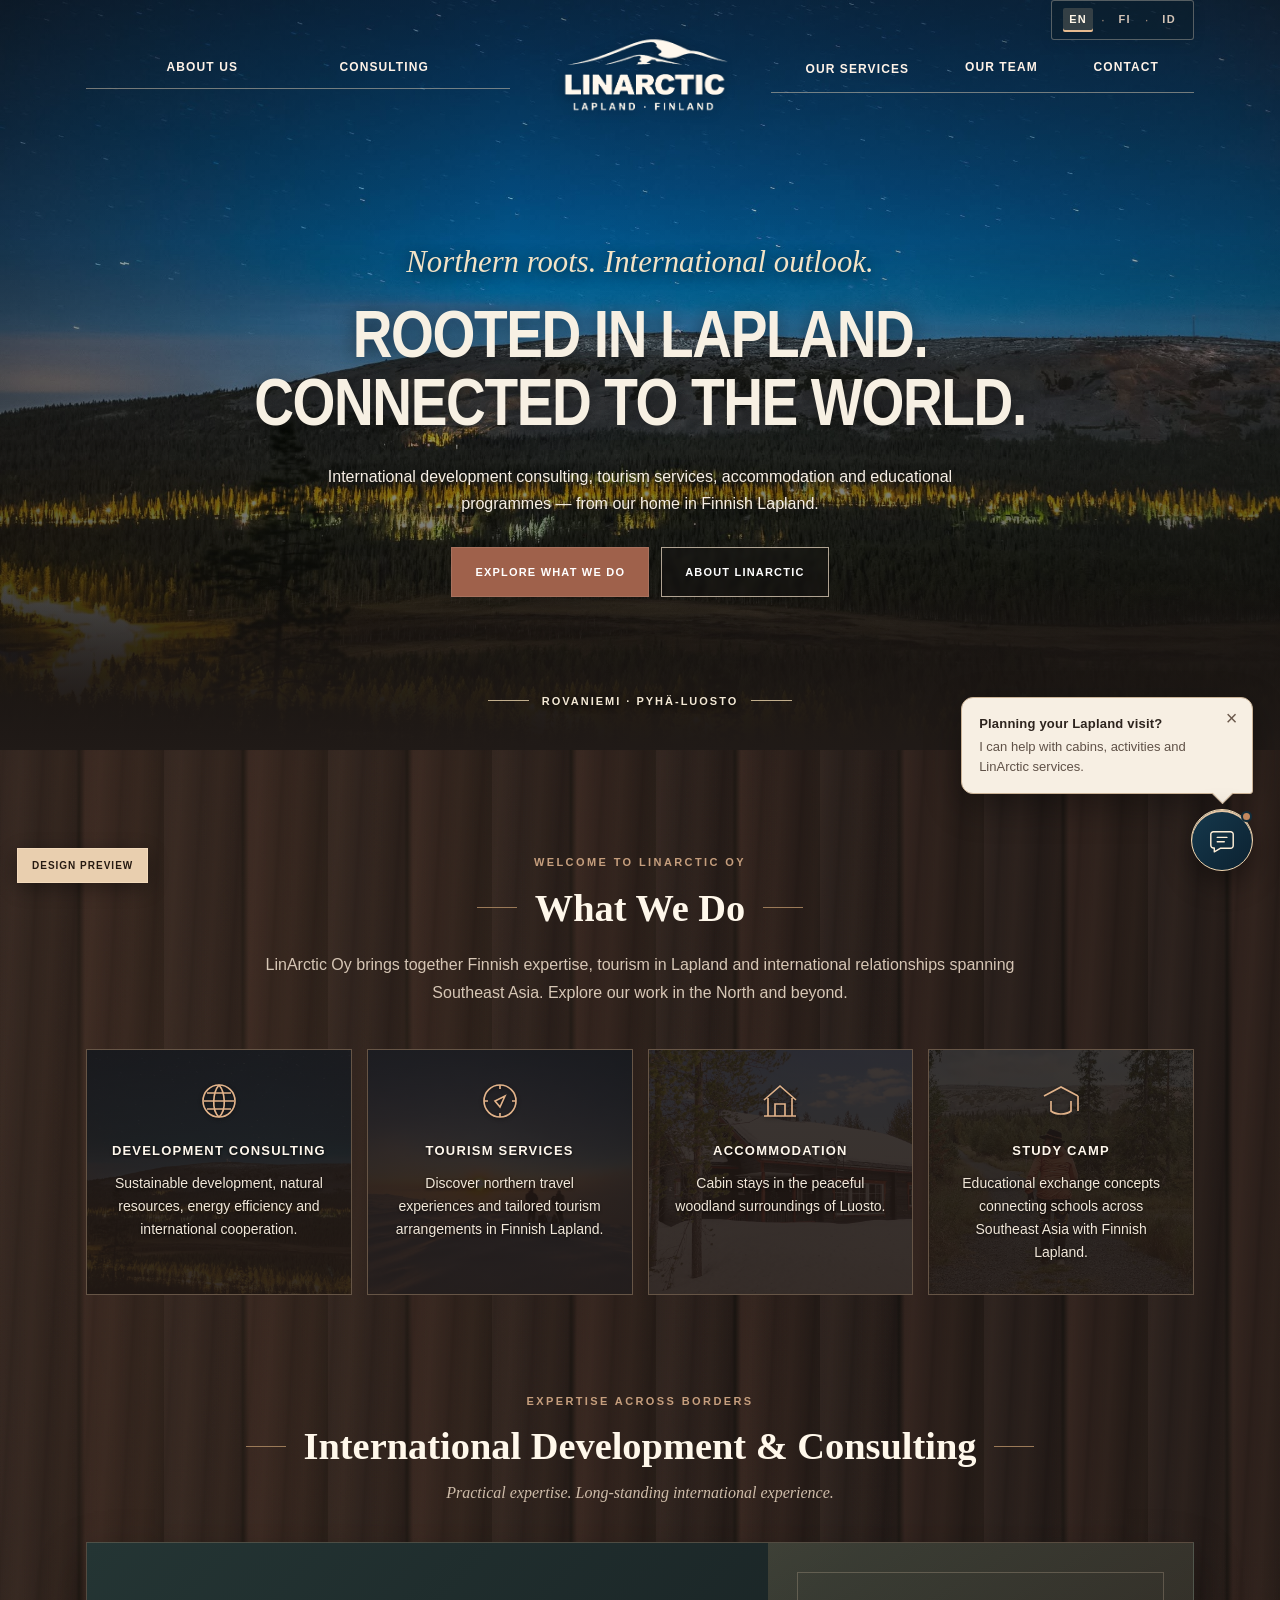
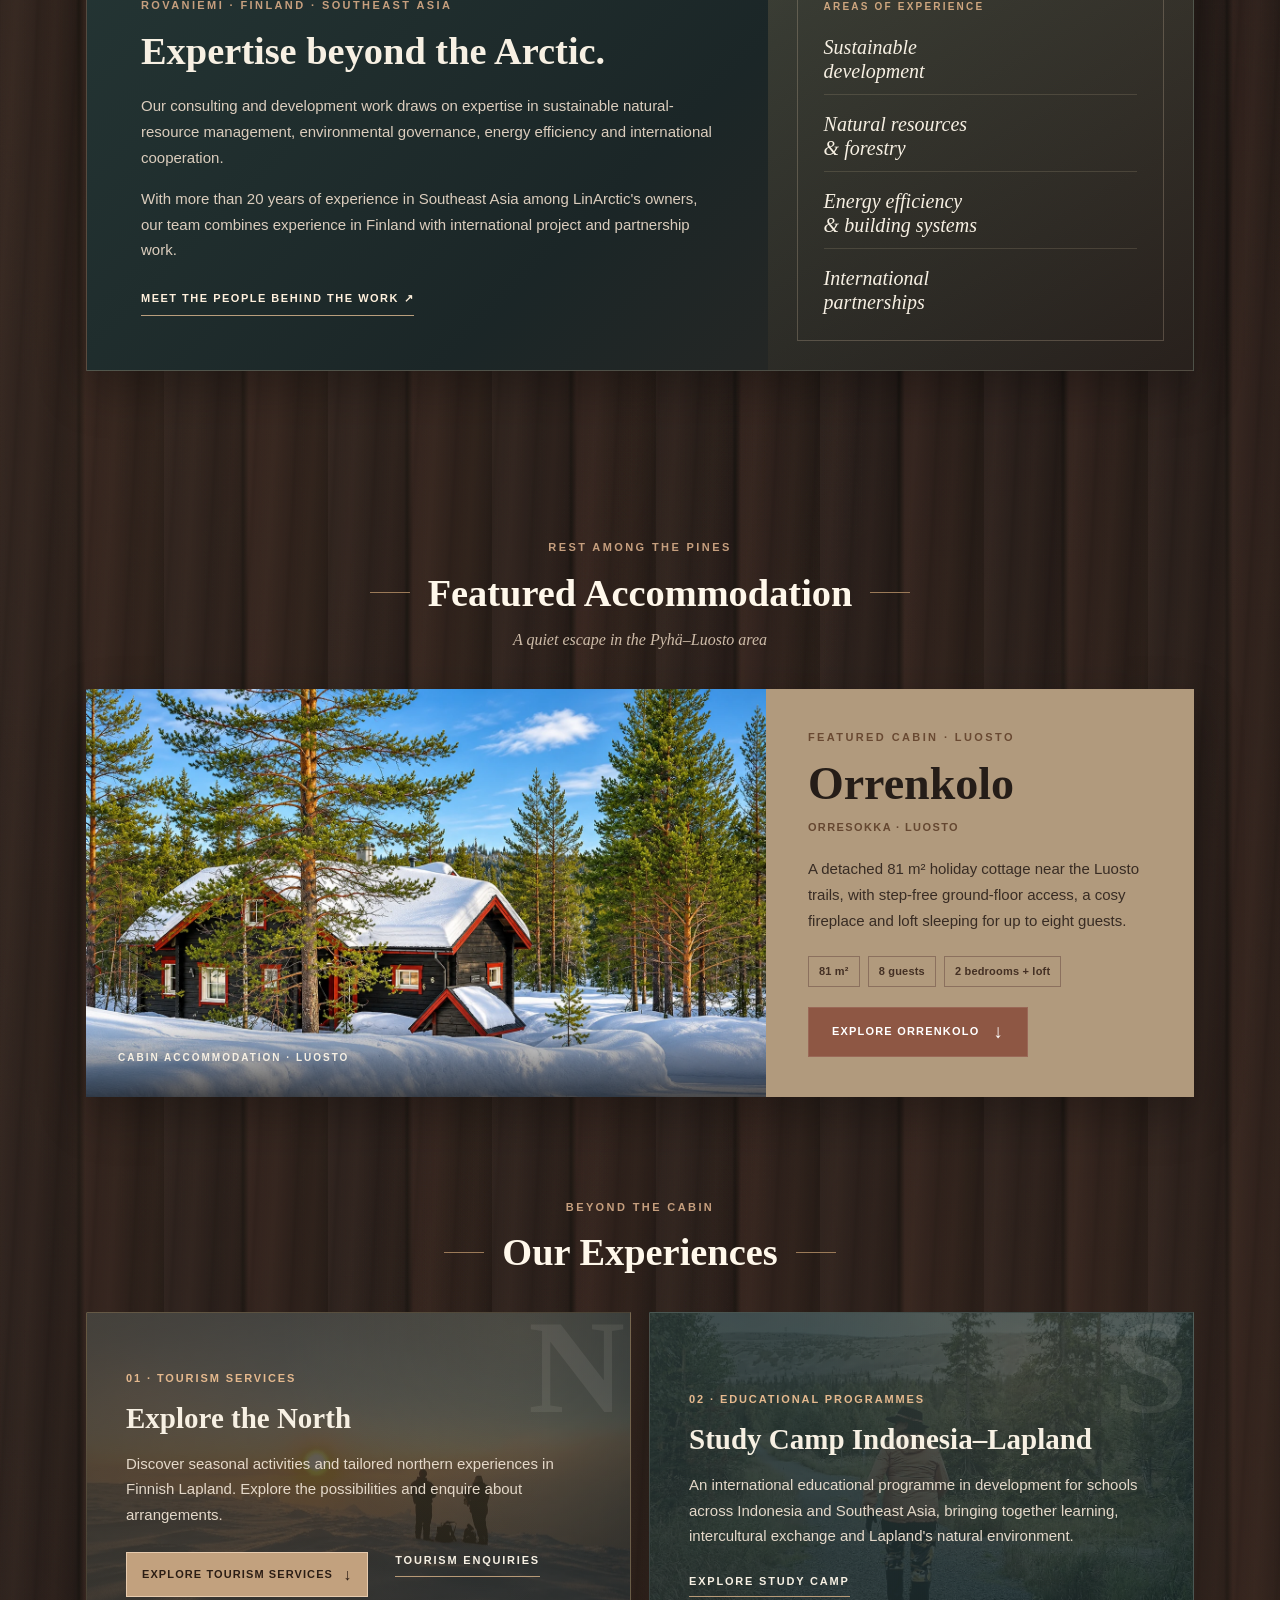
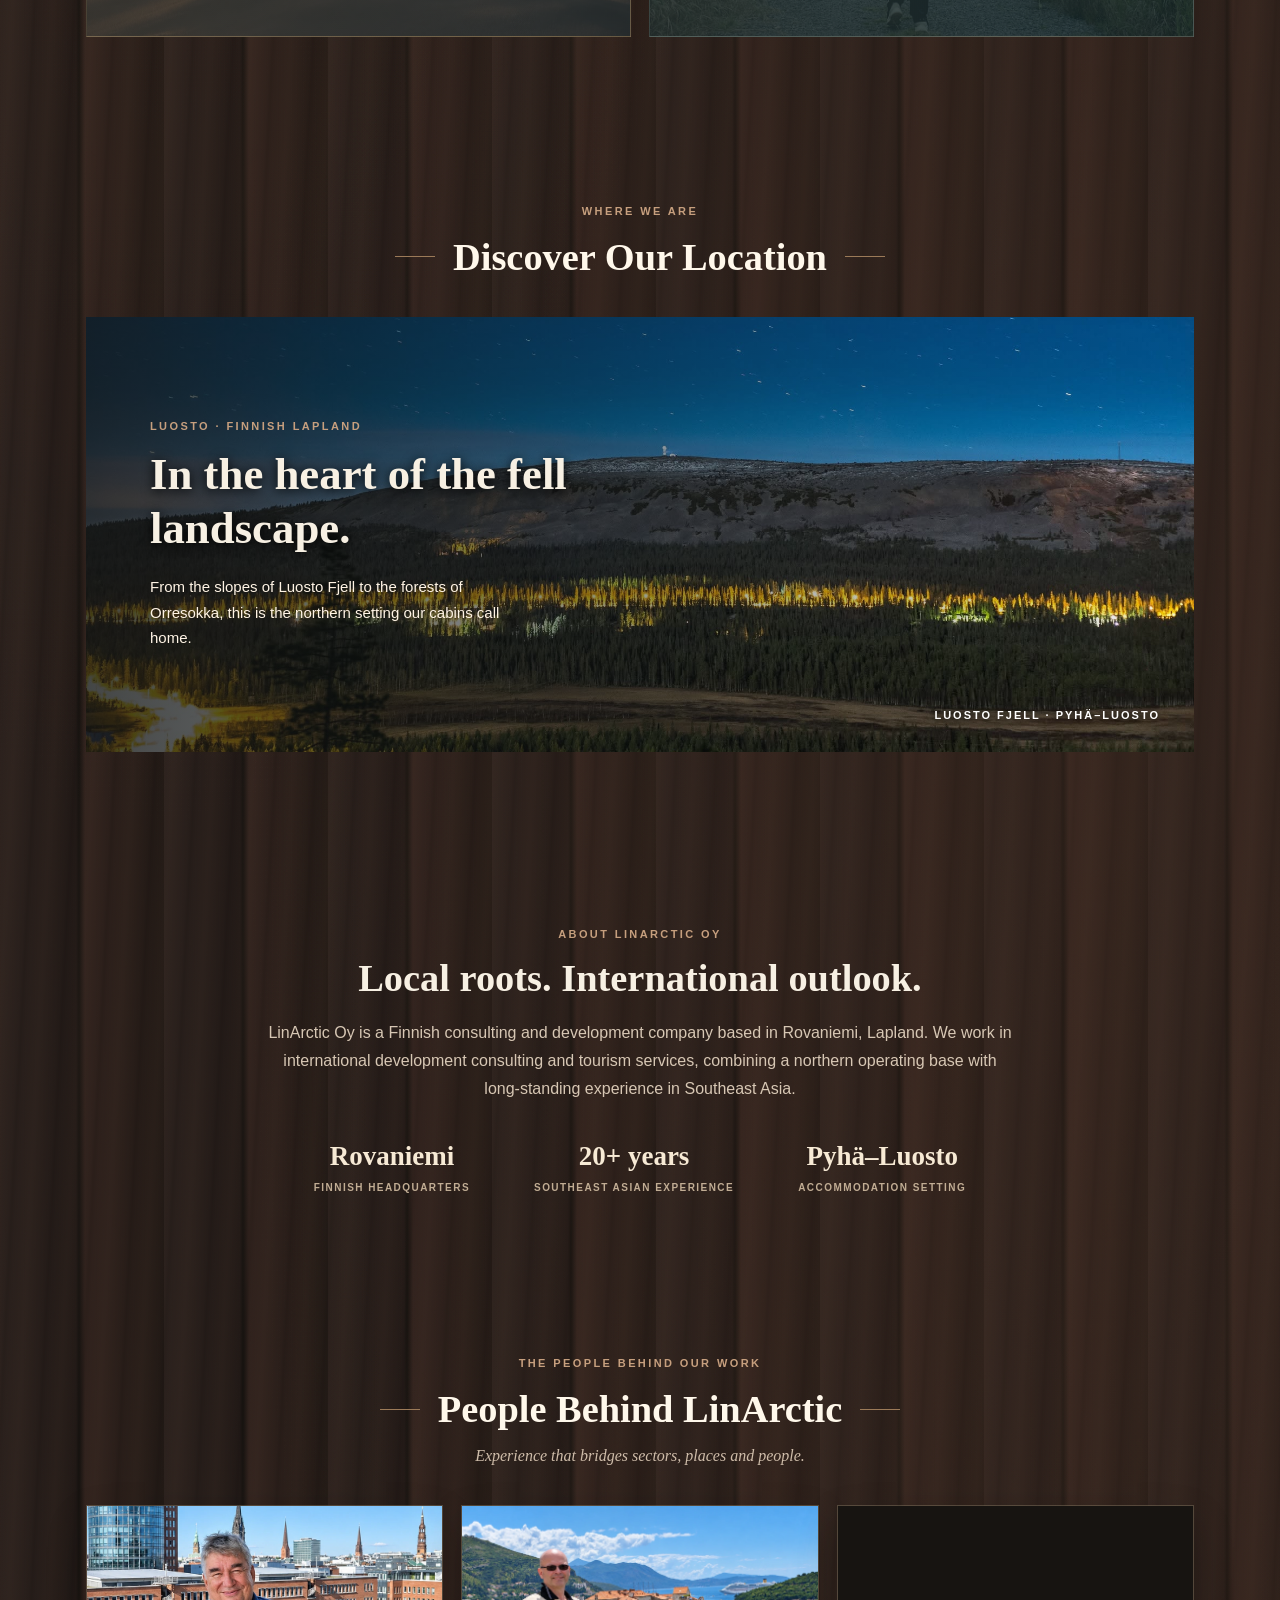
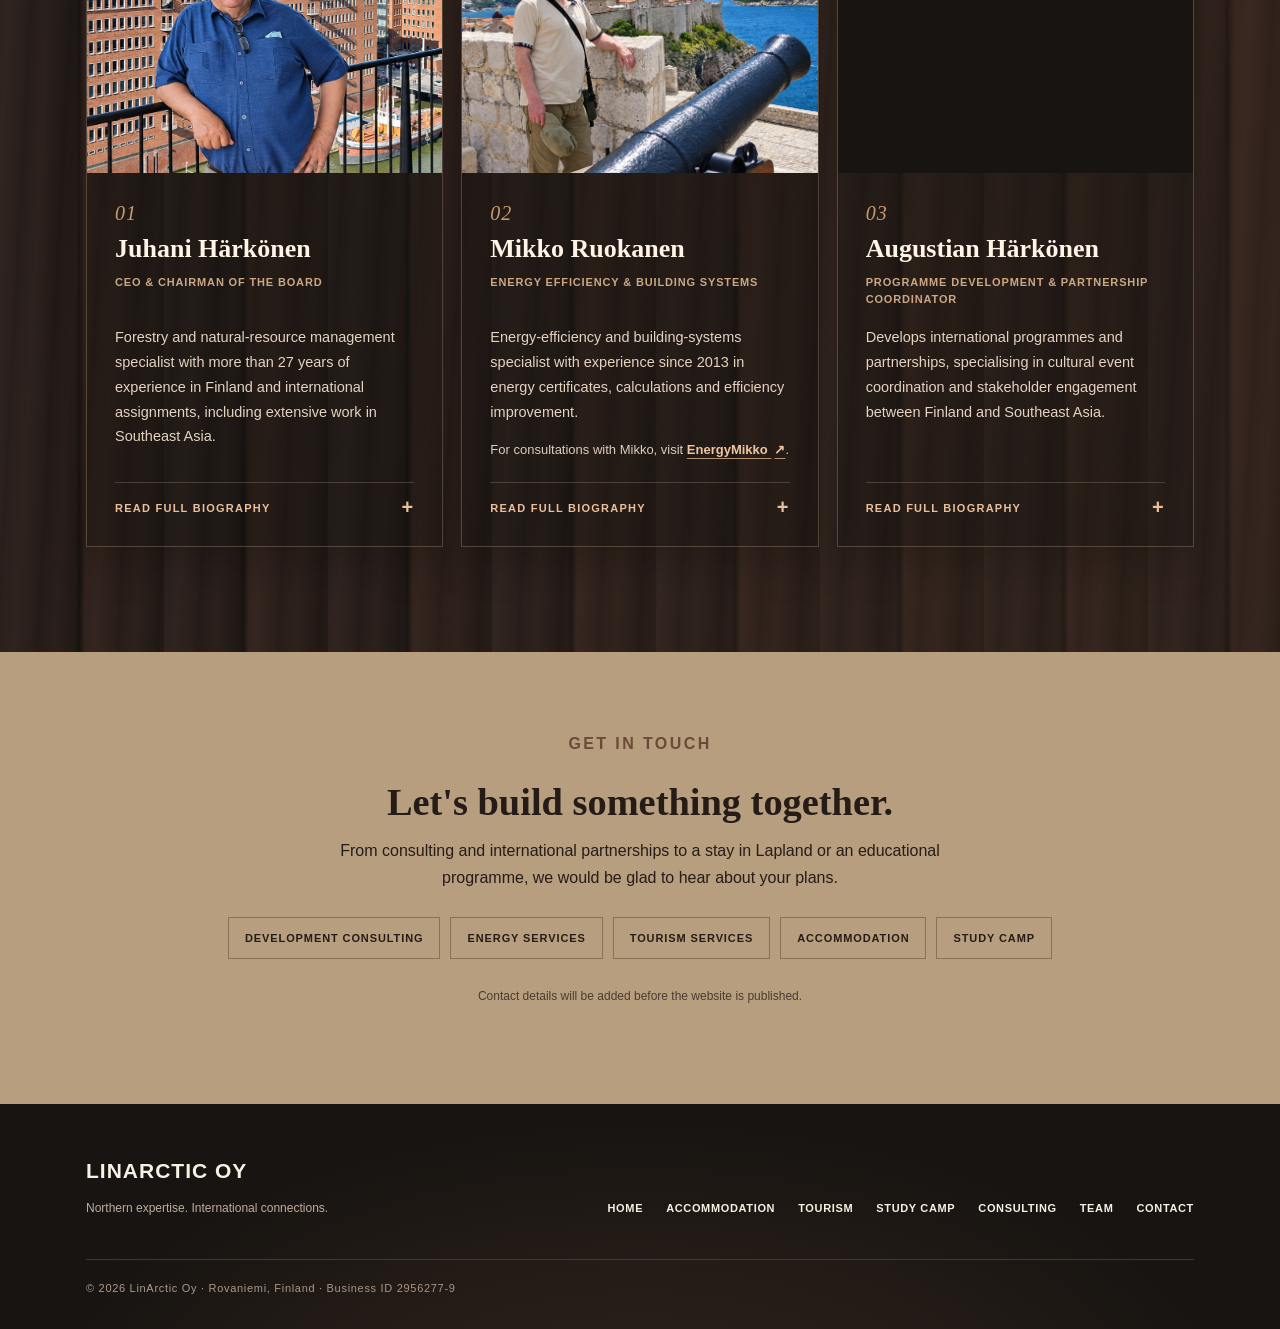
==== commit 1b617325: "fdve" ====
--- a/index.html
+++ b/index.html
@@ -1,4 +1,8 @@
 <!DOCTYPE html>
+<!DOCTYPE html>
+
+<!DOCTYPE html>
+
 <!DOCTYPE html>
 
 <!DOCTYPE html>
@@ -38,7 +42,7 @@
 <meta charset="utf-8"/>
 <meta content="width=device-width, initial-scale=1" name="viewport"/>
 <meta content="#191713" name="theme-color"/>
-<title>LinArctic Oy | V14.1 · Experiences Backgrounds</title>
+<title>LinArctic Oy | Website Preview V15.3</title>
 <style>
 :root { --cream:#f7f0e3;--white:#fff9ed;--muted:#cec0af;--rust:#9f614b;--rustlight:#c88d6d;--dark:#201a17;--lightwood:#c3ad8e;--olive:#697c50;}
 *{box-sizing:border-box}html{scroll-behavior:smooth}body{margin:0;background:#1e1815;color:var(--cream);font-family:Arial,Helvetica,sans-serif;-webkit-font-smoothing:antialiased}
@@ -668,6 +672,178 @@
 .service-photo-accommodation{--service-photo:url('assets/service-bg-accommodation.webp');--photo-position:55% 55%}
 .service-photo-study{--service-photo:url('assets/service-bg-study.webp');--photo-position:50% 54%}
 @media (prefers-reduced-motion:reduce){.services>.service-photo::before{transition:none}}
+
+/* V15 — Activity selector as a compact, photographic BOX MENU.
+   Tiles are decorative backgrounds; the ORIGINAL full photographs appear
+   uncropped in the expanded details below. Keeps the site's warm style. */
+#tourism-details .tourism-activity-grid {
+  display:grid !important;
+  grid-template-columns:repeat(3,minmax(0,1fr)) !important;
+  gap:16px !important;
+  align-items:stretch !important;
+  grid-auto-rows:1fr !important;
+}
+#tourism-details .tourism-activity.activity-detail {
+  display:block !important;
+  width:auto !important;
+  min-height:0 !important;
+  overflow:visible !important;
+  align-self:stretch !important;
+  background:#33271f;
+  border:1px solid rgba(240,216,187,.32);
+  transition:border-color .2s ease,background-color .2s ease;
+  box-shadow:0 8px 20px rgba(0,0,0,.12);
+}
+#tourism-details .tourism-activity.activity-detail:not([open]) {
+  height:100% !important;
+}
+#tourism-details .tourism-activity.activity-detail:not([open]) > summary {
+  height:100% !important;
+}
+#tourism-details .tourism-activity.activity-detail:not([open]) .activity-card-content {
+  height:100% !important;
+}
+
+#tourism-details .tourism-activity.activity-detail:hover {
+  border-color:#cda582;
+  background:#403023;
+}
+#tourism-details .activity-detail>summary {
+  display:block !important;
+  position:relative;
+  isolation:isolate;
+  min-height:260px !important;
+  height:100%;
+  overflow:hidden;
+  border:0;
+  cursor:pointer;
+  background:linear-gradient(145deg,#4b3728,#312721);
+}
+#tourism-details .activity-detail>summary::before {
+  content:"";position:absolute;inset:0;z-index:-1;
+  background-image:var(--tile-photo,linear-gradient(130deg,#544334,#253c3e));
+  background-position:var(--tile-photo-pos,center);
+  background-size:cover;
+  opacity:.30;
+  transition:transform .3s ease,opacity .3s ease;
+}
+#tourism-details .activity-detail>summary::after {
+  content:"";position:absolute;inset:0;z-index:-1;
+  background:linear-gradient(90deg,rgba(30,23,19,.75),rgba(30,23,19,.25)),linear-gradient(0deg,rgba(25,20,17,.45),transparent 80%);
+}
+#tourism-details .activity-detail>summary:hover::before {opacity:.40;transform:scale(1.02)}
+#tourism-details .activity-detail[open]>summary::before {opacity:.30;transform:none}
+#tourism-details .activity-detail>summary:focus-visible {outline:3px solid #f2bb90;outline-offset:-5px}
+#tourism-details .activity-card-content {
+  display:flex !important;
+  flex-direction:column !important;
+  align-items:flex-start !important;
+  justify-content:flex-end !important;
+  min-height:260px;
+  height:100% !important;
+  padding:24px 26px !important;
+  color:#fff2e0;
+}
+#tourism-details .activity-card-content .tourism-activity-n {
+  font:italic 21px/1.2 Georgia,serif !important;
+  margin:0 0 8px !important;
+  color:#edbd91;
+}
+#tourism-details .activity-card-content .tourism-season {
+  min-height:0;
+  font-size:10px;line-height:1.5;
+  font-weight:800;letter-spacing:1.6px;
+  color:#f2c99f;margin-bottom:6px !important;
+}
+#tourism-details .activity-card-content h5 {
+  font:800 clamp(22px,2.1vw,28px)/1.16 Georgia,serif !important;
+  margin:0 0 9px !important;
+  color:#fff8ed;
+  text-shadow:0 1px 8px rgba(0,0,0,.32);
+}
+#tourism-details .activity-card-content p {
+  font-size:13px !important;
+  line-height:1.58 !important;
+  color:#f0e1d0;
+  margin:0;
+  max-width:none;
+  display:-webkit-box; -webkit-box-orient:vertical; -webkit-line-clamp:2;overflow:hidden;
+  text-wrap:pretty;
+}
+#tourism-details .activity-more {
+  margin-top:auto !important;
+  min-width:0 !important;
+  width:100% !important;
+  border-top:1px solid rgba(248,222,198,.44);
+  padding-top:12px;
+  font-size:10px !important;letter-spacing:1.1px;
+  color:#fbe1c0;
+}
+#tourism-details .activity-more span {font-size:22px;color:#fce3c8}
+#tourism-details .activity-detail[open] {grid-column:1/-1;}
+#tourism-details .activity-detail[open]>summary,
+#tourism-details .activity-detail[open] .activity-card-content {
+  min-height:195px !important;height:auto;
+}
+#tourism-details .activity-detail[open] .activity-card-content {padding:26px 32px !important;}
+#tourism-details .activity-detail[open] .activity-card-content p {
+  display:block;overflow:visible;-webkit-line-clamp:unset;
+  font-size:14px !important;line-height:1.65 !important;
+}
+#tourism-details .activity-detail[open] .activity-more {max-width:380px}
+#tourism-details .activity-extra {
+  padding:25px 28px 29px !important;
+  background:#211b18;
+  display:grid;grid-template-columns:minmax(0,.9fr) minmax(0,1fr);
+  gap:27px;align-items:center;
+}
+#tourism-details .activity-extra:has(>.activity-extra-copy:only-child) {display:block;}
+#tourism-details .activity-detail-image {
+  min-height:0 !important;
+  height:auto !important;
+  background:transparent !important;
+  overflow:visible !important;
+  aspect-ratio:auto !important;
+}
+#tourism-details .activity-detail-image::before,
+#tourism-details .activity-detail-image::after {display:none !important;content:none !important}
+#tourism-details .activity-detail-image img {
+  display:block !important;
+  width:100% !important;max-width:100%;height:auto !important;
+  max-height:485px;object-fit:contain !important;
+  object-position:center !important;
+  padding:0 !important;filter:none !important;
+  transform:none !important;aspect-ratio:auto !important;
+}
+#tourism-details .activity-extra-copy {min-width:0;align-self:center;}
+#tourism-details .activity-extra-copy .activity-extra-kicker {
+  margin:0 0 9px;font-size:11px;letter-spacing:1.8px
+}
+#tourism-details .activity-extra-copy .activity-extra-kicker:not(:first-child) {margin-top:19px}
+#tourism-details .activity-extra-copy p:not(.activity-extra-kicker) {font-size:15px;line-height:1.7;color:#e4d0bd}
+#tourism-details .activity-extra-copy .activity-enquiry-link {margin-top:16px;font-size:12px}
+@media(max-width:1100px){
+ #tourism-details .tourism-activity-grid {grid-template-columns:repeat(2,minmax(0,1fr)) !important}
+ #tourism-details .activity-detail>summary,#tourism-details .activity-card-content {min-height:250px !important}
+}
+@media(max-width:720px){
+ #tourism-details .tourism-activity-grid{gap:13px !important}
+ #tourism-details .activity-extra{grid-template-columns:1fr;gap:19px;padding:20px !important;}
+ #tourism-details .activity-detail-image img{max-height:480px}
+}
+@media(max-width:580px){
+ #tourism-details .tourism-activity-grid{grid-template-columns:1fr !important;gap:12px !important}
+ #tourism-details .activity-detail>summary,#tourism-details .activity-card-content {min-height:195px !important}
+ #tourism-details .activity-card-content {padding:21px 23px !important}
+ #tourism-details .activity-card-content h5 {font-size:25px !important}
+ #tourism-details .activity-card-content p {font-size:13px !important}
+ #tourism-details .activity-detail[open] .activity-card-content{padding:24px !important}
+ #tourism-details .activity-detail[open]>summary,#tourism-details .activity-detail[open] .activity-card-content{min-height:195px !important}
+ #tourism-details .activity-extra-copy p:not(.activity-extra-kicker){font-size:14px}
+}
+@media(prefers-reduced-motion:reduce){
+ #tourism-details .activity-detail>summary::before{transition:none}
+}
 </style>
 <meta content="LinArctic Oy is a Rovaniemi-based Finnish consulting and development company working in international development, tourism services, accommodation and educational programmes." name="description"/><style>
 /* Menu alignment refinement: preserve split navigation, wordmark and services dropdown. */
@@ -912,9 +1088,8 @@
 </div>
 <div aria-labelledby="tourism-tab-winter" class="tourism-season-panel" id="tourism-panel-winter" role="tabpanel" tabindex="0">
 <div class="tourism-season-heading"><p class="tourism-kicker">Winter in Lapland</p><p>Explore snowy landscapes, frozen lakes and memorable northern experiences.</p></div>
-<div class="tourism-activity-grid" data-active-season="winter"><details class="tourism-activity activity-detail" id="tour-snowmobiling-winter">
+<div class="tourism-activity-grid" data-active-season="winter"><details class="tourism-activity activity-detail no-photo" id="tour-snowmobiling-winter">
 <summary>
-<div class="activity-photo activity-photo-pending"><svg aria-hidden="true" viewbox="0 0 90 60"><path d="M8 47l22-25 17 18 14-20 21 27" fill="none" stroke="currentColor" stroke-width="2"></path><circle cx="67" cy="14" fill="none" r="6" stroke="currentColor" stroke-width="2"></circle></svg><span>Image to be added</span></div>
 <div class="activity-card-content">
 <span class="tourism-activity-n">01</span>
 <span class="tourism-season">Winter experiences</span>
@@ -923,14 +1098,13 @@
 <div class="activity-more">Explore experience <span aria-hidden="true">+</span></div>
 </div>
 </summary>
-<div class="activity-extra">
+<div class="activity-extra"><div class="activity-extra-copy">
 <p class="activity-extra-kicker">The experience</p><p>A winter journey by snowmobile through northern landscapes, subject to local provider arrangements.</p>
 <p class="activity-extra-kicker">Before your visit</p><p>Route, guide, transport, clothing, minimum age, driving requirements and insurance must be confirmed with the operator.</p>
 <a class="activity-enquiry-link" href="#contact">Ask about this experience →</a>
-</div>
-</details><details class="tourism-activity activity-detail" id="tour-ice-fishing-winter">
+</div></div>
+</details><details class="tourism-activity activity-detail has-photo" id="tour-ice-fishing-winter" style='--tile-photo: url("assets/tourism-ice-fishing.webp");--tile-photo-pos:50% 37%'>
 <summary>
-<div class="activity-photo"><img alt="Ice fisher holding a large fish on a frozen lake" decoding="async" height="1086" src="assets/tourism-ice-fishing.webp" width="1448"/></div>
 <div class="activity-card-content">
 <span class="tourism-activity-n">02</span>
 <span class="tourism-season">Winter experiences</span>
@@ -939,14 +1113,13 @@
 <div class="activity-more">Explore experience <span aria-hidden="true">+</span></div>
 </div>
 </summary>
-<div class="activity-extra">
+<div class="activity-extra"><div class="activity-photo activity-detail-image"><img alt="Ice fisher holding a large fish on a frozen lake" decoding="async" height="1086" loading="lazy" src="assets/tourism-ice-fishing.webp" width="1448"/></div><div class="activity-extra-copy">
 <p class="activity-extra-kicker">The experience</p><p>A peaceful winter lake experience with time to learn about fishing on frozen water.</p>
 <p class="activity-extra-kicker">Before your visit</p><p>Meeting point, fishing equipment, appropriate clothing, ice conditions and permissions are confirmed before the activity.</p>
 <a class="activity-enquiry-link" href="#contact">Ask about this experience →</a>
-</div>
-</details><details class="tourism-activity activity-detail" id="tour-santa-winter">
+</div></div>
+</details><details class="tourism-activity activity-detail has-photo" id="tour-santa-winter" style='--tile-photo: url("assets/tourism-santa.webp");--tile-photo-pos:50% 35%'>
 <summary>
-<div class="activity-photo"><img alt="Mr and Mrs Claus smiling together in festive clothing" decoding="async" height="1303" src="assets/tourism-santa.webp" width="1207"/></div>
 <div class="activity-card-content">
 <span class="tourism-activity-n">03</span>
 <span class="tourism-season">Family experiences</span>
@@ -955,14 +1128,13 @@
 <div class="activity-more">Explore experience <span aria-hidden="true">+</span></div>
 </div>
 </summary>
-<div class="activity-extra">
+<div class="activity-extra"><div class="activity-photo activity-detail-image"><img alt="Mr and Mrs Claus smiling together in festive clothing" decoding="async" height="1303" loading="lazy" src="assets/tourism-santa.webp" width="1207"/></div><div class="activity-extra-copy">
 <p class="activity-extra-kicker">The experience</p><p>A personal festive encounter with Mr and Mrs Claus, with possible storytelling or seasonal activities depending on arrangements.</p>
 <p class="activity-extra-kicker">Before your visit</p><p>Visit format, location, group size, dates and any activities are agreed individually; no fixed package is promised.</p>
 <a class="activity-enquiry-link" href="#contact">Ask about this experience →</a>
-</div>
-</details><details class="tourism-activity activity-detail" id="tour-hiking-winter">
+</div></div>
+</details><details class="tourism-activity activity-detail has-photo" id="tour-hiking-winter" style='--tile-photo: url("assets/tourism-hiking-winter.webp");--tile-photo-pos:50% 42%'>
 <summary>
-<div class="activity-photo"><img alt="Winter hiker with backpack among snow-covered pines" decoding="async" height="1448" src="assets/tourism-hiking-winter.webp" width="1086"/></div>
 <div class="activity-card-content">
 <span class="tourism-activity-n">04</span>
 <span class="tourism-season">Winter trails</span>
@@ -971,14 +1143,13 @@
 <div class="activity-more">Explore experience <span aria-hidden="true">+</span></div>
 </div>
 </summary>
-<div class="activity-extra">
+<div class="activity-extra"><div class="activity-photo activity-detail-image"><img alt="Winter hiker with backpack among snow-covered pines" decoding="async" height="1448" loading="lazy" src="assets/tourism-hiking-winter.webp" width="1086"/></div><div class="activity-extra-copy">
 <p class="activity-extra-kicker">The experience</p><p>A scenic walk among snow-laden forests and the fells of Lapland, with the route tailored to conditions.</p>
 <p class="activity-extra-kicker">Before your visit</p><p>Meeting location, walking difficulty, duration, clothing, footwear and possible equipment requirements are discussed in advance.</p>
 <a class="activity-enquiry-link" href="#contact">Ask about this experience →</a>
-</div>
-</details><details class="tourism-activity activity-detail" id="tour-rentals-winter">
+</div></div>
+</details><details class="tourism-activity activity-detail no-photo" id="tour-rentals-winter">
 <summary>
-<div class="activity-photo activity-photo-pending"><svg aria-hidden="true" viewbox="0 0 90 60"><path d="M8 47l22-25 17 18 14-20 21 27" fill="none" stroke="currentColor" stroke-width="2"></path><circle cx="67" cy="14" fill="none" r="6" stroke="currentColor" stroke-width="2"></circle></svg><span>Image to be added</span></div>
 <div class="activity-card-content">
 <span class="tourism-activity-n">05</span>
 <span class="tourism-season">Equipment &amp; extras</span>
@@ -987,18 +1158,17 @@
 <div class="activity-more">Explore experience <span aria-hidden="true">+</span></div>
 </div>
 </summary>
-<div class="activity-extra">
+<div class="activity-extra"><div class="activity-extra-copy">
 <p class="activity-extra-kicker">The experience</p><p>Enquire about equipment that may be suitable for your winter outdoor plans.</p>
 <p class="activity-extra-kicker">Before your visit</p><p>Items, size, rental period, pick-up arrangements, deposits and pricing depend on equipment availability.</p>
 <a class="activity-enquiry-link" href="#contact">Ask about this experience →</a>
-</div>
+</div></div>
 </details></div>
 </div>
 <div aria-labelledby="tourism-tab-summer" class="tourism-season-panel" hidden="" id="tourism-panel-summer" role="tabpanel" tabindex="0">
 <div class="tourism-season-heading"><p class="tourism-kicker">Summer in Lapland</p><p>Explore the fells, forest trails and lakes during the open-water season.</p></div>
-<div class="tourism-activity-grid" data-active-season="summer"><details class="tourism-activity activity-detail" id="tour-hiking-summer">
+<div class="tourism-activity-grid" data-active-season="summer"><details class="tourism-activity activity-detail has-photo" id="tour-hiking-summer" style='--tile-photo: url("assets/tourism-hiking-summer.webp");--tile-photo-pos:50% 50%'>
 <summary>
-<div class="activity-photo"><img alt="Summer hike along a forest path with Luosto Fjell in the distance" decoding="async" height="1537" src="assets/tourism-hiking-summer.webp" width="2048"/></div>
 <div class="activity-card-content">
 <span class="tourism-activity-n">01</span>
 <span class="tourism-season">Summer trails</span>
@@ -1007,14 +1177,13 @@
 <div class="activity-more">Explore experience <span aria-hidden="true">+</span></div>
 </div>
 </summary>
-<div class="activity-extra">
+<div class="activity-extra"><div class="activity-photo activity-detail-image"><img alt="Summer hike along a forest path with Luosto Fjell in the distance" decoding="async" height="1537" loading="lazy" src="assets/tourism-hiking-summer.webp" width="2048"/></div><div class="activity-extra-copy">
 <p class="activity-extra-kicker">The experience</p><p>Discover the trails, forests and fell scenery around Luosto in the warmer months.</p>
 <p class="activity-extra-kicker">Before your visit</p><p>Route, difficulty, duration, meeting point, weather considerations and any guide arrangements are confirmed before a visit.</p>
 <a class="activity-enquiry-link" href="#contact">Ask about this experience →</a>
-</div>
-</details><details class="tourism-activity activity-detail" id="tour-summer-fishing-summer">
+</div></div>
+</details><details class="tourism-activity activity-detail no-photo" id="tour-summer-fishing-summer">
 <summary>
-<div class="activity-photo activity-photo-pending"><svg aria-hidden="true" viewbox="0 0 90 60"><path d="M8 47l22-25 17 18 14-20 21 27" fill="none" stroke="currentColor" stroke-width="2"></path><circle cx="67" cy="14" fill="none" r="6" stroke="currentColor" stroke-width="2"></circle></svg><span>Image to be added</span></div>
 <div class="activity-card-content">
 <span class="tourism-activity-n">02</span>
 <span class="tourism-season">Open-water season</span>
@@ -1023,14 +1192,13 @@
 <div class="activity-more">Explore experience <span aria-hidden="true">+</span></div>
 </div>
 </summary>
-<div class="activity-extra">
+<div class="activity-extra"><div class="activity-extra-copy">
 <p class="activity-extra-kicker">The experience</p><p>Explore fishing possibilities around Lapland lakes and rivers during the open-water season.</p>
 <p class="activity-extra-kicker">Before your visit</p><p>Fishing method, location, guide, equipment, licences and access rights depend on the selected water and proposed outing.</p>
 <a class="activity-enquiry-link" href="#contact">Ask about this experience →</a>
-</div>
-</details><details class="tourism-activity activity-detail" id="tour-santa-summer">
+</div></div>
+</details><details class="tourism-activity activity-detail has-photo" id="tour-santa-summer" style='--tile-photo: url("assets/tourism-santa.webp");--tile-photo-pos:50% 35%'>
 <summary>
-<div class="activity-photo"><img alt="Mr and Mrs Claus smiling together in festive clothing" decoding="async" height="1303" src="assets/tourism-santa.webp" width="1207"/></div>
 <div class="activity-card-content">
 <span class="tourism-activity-n">03</span>
 <span class="tourism-season">Family experiences</span>
@@ -1039,14 +1207,13 @@
 <div class="activity-more">Explore experience <span aria-hidden="true">+</span></div>
 </div>
 </summary>
-<div class="activity-extra">
+<div class="activity-extra"><div class="activity-photo activity-detail-image"><img alt="Mr and Mrs Claus smiling together in festive clothing" decoding="async" height="1303" loading="lazy" src="assets/tourism-santa.webp" width="1207"/></div><div class="activity-extra-copy">
 <p class="activity-extra-kicker">The experience</p><p>Ask about an arranged meeting with Mr and Mrs Claus, including possible storytelling or family activities.</p>
 <p class="activity-extra-kicker">Before your visit</p><p>Summer availability, location, activities, group sizes and visit format are confirmed individually.</p>
 <a class="activity-enquiry-link" href="#contact">Ask about this experience →</a>
-</div>
-</details><details class="tourism-activity activity-detail" id="tour-rentals-summer">
+</div></div>
+</details><details class="tourism-activity activity-detail no-photo" id="tour-rentals-summer">
 <summary>
-<div class="activity-photo activity-photo-pending"><svg aria-hidden="true" viewbox="0 0 90 60"><path d="M8 47l22-25 17 18 14-20 21 27" fill="none" stroke="currentColor" stroke-width="2"></path><circle cx="67" cy="14" fill="none" r="6" stroke="currentColor" stroke-width="2"></circle></svg><span>Image to be added</span></div>
 <div class="activity-card-content">
 <span class="tourism-activity-n">04</span>
 <span class="tourism-season">Equipment &amp; extras</span>
@@ -1055,11 +1222,11 @@
 <div class="activity-more">Explore experience <span aria-hidden="true">+</span></div>
 </div>
 </summary>
-<div class="activity-extra">
+<div class="activity-extra"><div class="activity-extra-copy">
 <p class="activity-extra-kicker">The experience</p><p>Ask about outdoor equipment hire for your summer travels and nature activities.</p>
 <p class="activity-extra-kicker">Before your visit</p><p>Equipment types, availability, sizes, rental periods, collection arrangements and prices are confirmed on enquiry.</p>
 <a class="activity-enquiry-link" href="#contact">Ask about this experience →</a>
-</div>
+</div></div>
 </details></div>
 </div>
 <div class="tourism-footnote"><p><strong>Planning your experience?</strong> All activities are subject to availability, seasonal and weather conditions, applicable safety requirements and permits. Specific providers and inclusions are confirmed before any arrangement.</p><a class="tourism-enquire" href="#contact">Discuss your plans <span aria-hidden="true">↗</span></a></div>
@@ -1070,7 +1237,7 @@
 <section class="section shell team-section" id="team">
 <div class="section-heading"><p class="minor">The people behind our work</p><h2 class="section-title rule-title">People Behind LinArctic</h2><p class="sub">Experience that bridges sectors, places and people.</p></div>
 <div class="team-grid">
-<article class="team-card"><img alt="Portrait of Juhani Härkönen wearing a dark hat and coat, looking over a Lapland landscape" decoding="async" loading="lazy" src="assets/juhani-web.webp"/><div class="team-copy"><div class="team-index">01</div><h3>Juhani Härkönen</h3><p class="team-role">CEO &amp; Chairman of the Board</p><p class="team-summary">Forestry and natural-resource management specialist with more than 27 years of experience in Finland and international assignments, including extensive work in Southeast Asia.</p><details class="team-more"><summary>Read full biography</summary><div class="team-bio"><p>Forestry and natural-resource management specialist with more than 27 years of professional experience in Finland and international assignments. His background includes sustainable forest management, governance, climate-change mitigation and adaptation, forest carbon, REDD+, social forestry, watershed management and forestry policy.</p><p>His international career includes more than two decades of overseas work, including extensive experience in Indonesia and assignments elsewhere in Asia and Africa.</p></div></details></div></article>
+<article class="team-card"><img alt="Juhani Härkönen in a blue shirt on a terrace overlooking the city skyline" decoding="async" height="675" loading="lazy" src="assets/juhani-portrait-cropped.webp" width="900"/><div class="team-copy"><div class="team-index">01</div><h3>Juhani Härkönen</h3><p class="team-role">CEO &amp; Chairman of the Board</p><p class="team-summary">Forestry and natural-resource management specialist with more than 27 years of experience in Finland and international assignments, including extensive work in Southeast Asia.</p><details class="team-more"><summary>Read full biography</summary><div class="team-bio"><p>Forestry and natural-resource management specialist with more than 27 years of professional experience in Finland and international assignments. His background includes sustainable forest management, governance, climate-change mitigation and adaptation, forest carbon, REDD+, social forestry, watershed management and forestry policy.</p><p>His international career includes more than two decades of overseas work, including extensive experience in Indonesia and assignments elsewhere in Asia and Africa.</p></div></details></div></article>
 <article class="team-card"><img alt="Portrait of Mikko Ruokanen wearing sunglasses beside a historic coastal fortress" decoding="async" loading="lazy" src="assets/mikko-web.webp"/><div class="team-copy"><div class="team-index">02</div><h3>Mikko Ruokanen</h3><p class="team-role">Energy Efficiency &amp; Building Systems</p><p class="team-summary">Energy-efficiency and building-systems specialist with experience since 2013 in energy certificates, calculations and efficiency improvement.</p><p class="team-consult-note">For consultations with Mikko, visit <a aria-label="Visit EnergyMikko — Mikko Ruokanen consultation website" href="https://energiamikko.webnode.fi/" rel="noopener noreferrer" target="_blank">EnergyMikko <span aria-hidden="true">↗</span></a>.</p><details class="team-more"><summary>Read full biography</summary><div class="team-bio"><p>Energy-efficiency and building-systems specialist with experience dating from 2013 in energy certificates, energy calculations and energy-efficiency improvement.</p><p>His technical background includes building solutions, building services and electronics.</p></div></details></div></article>
 <article class="team-card"><div class="augustian-image-frame"><img alt="Portrait of Augustian Härkönen sitting on stone steps outdoors" decoding="async" loading="lazy" src="assets/augustian-web.webp"/></div><div class="team-copy"><div class="team-index">03</div><h3>Augustian Härkönen</h3><p class="team-role">Programme Development &amp; Partnership Coordinator</p><p class="team-summary">Develops international programmes and partnerships, specialising in cultural event coordination and stakeholder engagement between Finland and Southeast Asia.</p><details class="team-more"><summary>Read full biography</summary><div class="team-bio"><p>Specialises in international programme development, cultural event coordination and stakeholder engagement, building partnerships between companies, educational institutions, cultural organisations and public-sector actors in Finland and Southeast Asia.</p><p>His current work includes Study Camp Indonesia–Lapland, international study-visit concepts and cross-cultural initiatives. He is also a shareholder of LinArctic Oy.</p></div></details></div></article>
 </div>
@@ -1122,7 +1289,7 @@
  window.addEventListener('hashchange',()=>{if(location.hash==='#tourism'||location.hash==='#tourism-details')setOpen(true,false)});
 })();
 </script><script>(()=>{const dialog=document.querySelector('.orr-gallery-lightbox');const buttons=[...document.querySelectorAll('.orr-gallery-item')];if(!dialog||!buttons.length)return;const img=dialog.querySelector('img');const cap=dialog.querySelector('.orr-lightbox-caption');buttons.forEach(btn=>btn.addEventListener('click',()=>{img.src=btn.dataset.full;img.alt=btn.dataset.alt||'';cap.textContent=window.LinArcticT ? window.LinArcticT(btn.dataset.caption||'') : (btn.dataset.caption||'');if(typeof dialog.showModal==='function')dialog.showModal();}));dialog.addEventListener('click',e=>{if(e.target===dialog)dialog.close();});document.addEventListener('keydown',e=>{if(e.key==='Escape'&&dialog.open)dialog.close();});})();</script><script>(() => {
- const dictionaries = {"fi":{"Skip to content":"Siirry sisältöön","About Us":"Meistä","Consulting":"Konsultointi","Our Services":"Palvelumme","Development Consulting":"Kehityskonsultointi","Tourism Services":"Matkailupalvelut","Accommodation":"Majoitus","Study Camp":"Opintoleiri","Our Team":"Tiimimme","Contact":"Yhteystiedot","Home":"Etusivu","Northern roots. International outlook.":"Pohjoiset juuret. Kansainvälinen katse.","Rooted in Lapland.":"Juuremme ovat Lapissa.","Connected to the world.":"Yhteydessä maailmaan.","International development consulting, tourism services, accommodation and educational programmes — from our home in Finnish Lapland.":"Kansainvälistä kehityskonsultointia, matkailupalveluja, majoitusta ja koulutusohjelmia – Suomen Lapista käsin.","Explore What We Do":"Tutustu toimintaamme","About LinArctic":"Tietoa LinArcticista","Rovaniemi · Pyhä-Luosto":"Rovaniemi · Pyhä-Luosto","Welcome to LinArctic Oy":"Tervetuloa LinArctic Oy:n sivuille","What We Do":"Mitä teemme","LinArctic Oy brings together Finnish expertise, tourism in Lapland and international relationships spanning Southeast Asia. Explore our work in the North and beyond.":"LinArctic Oy yhdistää suomalaisen asiantuntemuksen, Lapin matkailun ja Kaakkois-Aasiaan ulottuvat kansainväliset verkostot. Tutustu toimintaamme pohjoisessa ja muualla.","Sustainable development, natural resources, energy efficiency and international cooperation.":"Kestävä kehitys, luonnonvarat, energiatehokkuus ja kansainvälinen yhteistyö.","Discover northern travel experiences and tailored tourism arrangements in Finnish Lapland.":"Tutustu Lapin elämyksiin ja yksilöllisesti suunniteltuihin matkailupalveluihin.","Cabin stays in the peaceful woodland surroundings of Luosto.":"Mökkimajoitusta Luoston rauhallisissa metsämaisemissa.","Educational exchange concepts connecting schools across Southeast Asia with Finnish Lapland.":"Koulutusvaihdon konsepteja, jotka yhdistävät Kaakkois-Aasian kouluja Suomen Lappiin.","Expertise across borders":"Asiantuntemusta yli rajojen","International Development & Consulting":"Kansainvälinen kehitys ja konsultointi","Practical expertise. Long-standing international experience.":"Käytännön asiantuntemusta. Pitkä kansainvälinen kokemus.","Rovaniemi · Finland · Southeast Asia":"Rovaniemi · Suomi · Kaakkois-Aasia","Expertise beyond the Arctic.":"Asiantuntemusta arktisen alueen ulkopuolelle.","Our consulting and development work draws on expertise in sustainable natural-resource management, environmental governance, energy efficiency and international cooperation.":"Konsultointi- ja kehitystyömme perustuu kestävän luonnonvarojen hallinnan, ympäristöhallinnon, energiatehokkuuden ja kansainvälisen yhteistyön asiantuntemukseen.","With more than 20 years of experience in Southeast Asia among LinArctic's owners, our team combines experience in Finland with international project and partnership work.":"LinArcticin omistajilla on yli 20 vuoden kokemus Kaakkois-Aasiasta. Tiimimme yhdistää Suomessa kertyneen osaamisen kansainväliseen hanke- ja kumppanuustyöhön.","Meet the people behind the work":"Tutustu asiantuntijoihimme","Areas of experience":"Osaamisalueet","Sustainable":"Kestävä","development":"kehitys","Natural resources":"Luonnonvarat","& forestry":"ja metsätalous","Energy efficiency":"Energiatehokkuus","& building systems":"ja talotekniikka","International":"Kansainväliset","partnerships":"kumppanuudet","Rest among the pines":"Lepoa mäntyjen keskellä","Featured Accommodation":"Esittelyssä majoitus","A quiet escape in the Pyhä–Luosto area":"Rauhallinen lomakohde Pyhä–Luoston alueella","Cabin accommodation · Luosto":"Mökkimajoitus · Luosto","Featured Cabin · Luosto":"Esittelyssä mökki · Luosto","A detached 81 m² holiday cottage near the Luosto trails, with step-free ground-floor access, a cosy fireplace and loft sleeping for up to eight guests.":"Erillinen 81 m²:n lomamökki Luoston reittien lähellä. Esteetön kulku alakertaan, tunnelmallinen takka ja nukkumatilat parvella. Majoitustilaa kahdeksalle.","8 guests":"8 vierasta","2 bedrooms + loft":"2 makuuhuonetta + parvi","Explore Orrenkolo":"Tutustu Orrenkoloon","Hide Cabin Details":"Piilota mökin tiedot","Accommodation · The cabin":"Majoitus · Mökki","Your stay at Orrenkolo":"Majoittuminen Orrenkolossa","Comfortably equipped for families and small groups, surrounded by the peaceful woodlands of Orresokka, Luosto.":"Hyvin varusteltu mökki perheille ja pienille ryhmille Orresokan rauhallisessa metsäympäristössä Luostolla.","Size":"Pinta-ala","Capacity":"Henkilömäärä","guests":"vierasta","Sleeping areas":"Nukkumatilat","bedrooms + loft":"makuuhuonetta + parvi","Toilets":"WC:t","Built":"Rakennettu","Photo gallery":"Kuvagalleria","Explore Orrenkolo room by room.":"Tutustu Orrenkoloon huone huoneelta.","A curated gallery of the exterior, living spaces, bedrooms, sauna and practical amenities — all directly on the page.":"Kuvia mökin ulkopuolelta, oleskelutiloista, makuuhuoneista, saunasta ja muista varusteista – kaikki suoraan tällä sivulla.","Exterior & arrival":"Piha ja saapuminen","Living room":"Olohuone","Lounge & loft access":"Oleskelutila ja parven portaat","Kitchen":"Keittiö","Dining area":"Ruokailutila","Bedroom 1":"Makuuhuone 1","Bedroom 2":"Makuuhuone 2","Loft sleeping area":"Parven nukkumatila","Loft twin beds":"Parven erilliset vuoteet","Bathroom & toilet":"Kylpyhuone ja WC","Shower room":"Suihkutila","Changing area":"Pukuhuone","Sauna":"Sauna","Laundry & drying":"Pyykinpesu ja kuivaus","Room to unwind":"Tilaa rentoutua","Sleeping arrangements":"Nukkumajärjestelyt","Two bedrooms, plus a 13 m² sleeping loft.":"Kaksi makuuhuonetta ja 13 m²:n makuuparvi.","2 beds":"2 vuodetta","· 2 persons":"· 2 henkilöä","13 m² loft":"13 m²:n parvi","4 beds":"4 vuodetta","· 4 persons":"· 4 henkilöä","Total fixed capacity":"Kiinteä majoituskapasiteetti","8 persons":"8 henkilöä","Step-free access to the ground floor; additional sleeping space is in the loft.":"Alakertaan pääsee ilman portaita; lisää nukkumatilaa on parvella.","Everyday comfort":"Arjen mukavuudet","Facilities & amenities":"Tilat ja varustelu","Living & wellness":"Oleskelu ja hyvinvointi","Open-plan kitchen and living area":"Avokeittiö ja oleskelutila","Fireplace and electric sauna":"Takka ja sähkösauna","Shower and dressing room":"Suihku ja pukuhuone","Two indoor toilets":"Kaksi sisä-WC:tä","Washing machine and drying cabinet":"Pesukone ja kuivauskaappi","Equipment & outdoors":"Varusteet ja ulkotilat","Wi-Fi and smart television":"Wi-Fi ja älytelevisio","Dishwasher, microwave and oven":"Astianpesukone, mikroaaltouuni ja uuni","Freezer":"Pakastin","Covered porch and outdoor Weber grill":"Katettu kuisti ja Weber-ulkogrilli","32 A electric-vehicle charging":"32 A:n sähköauton lataus","Location & access":"Sijainti ja kulkuyhteydet","In the heart of Luosto.":"Luoston sydämessä.","Finland":"Suomi","Close to cross-country and outdoor trails, with easy access to Luosto's village services and Pyhä–Luosto National Park.":"Lähellä hiihto- ja ulkoilureittejä, hyvät yhteydet Luoston kylän palveluihin ja Pyhä–Luoston kansallispuistoon.","View location on Google Maps":"Näytä sijainti Google Mapsissa","Luosto centre":"Luoston keskusta","National park":"Kansallispuisto","Trail access":"Reitin alku","Sodankylä centre":"Sodankylän keskusta","Rovaniemi Airport":"Rovaniemen lentoasema","Distances are approximate. Travel times depend on route, road and weather conditions.":"Etäisyydet ovat suuntaa-antavia. Matka-ajat riippuvat reitistä, tie- ja sääolosuhteista.","Interested in staying at Orrenkolo?":"Kiinnostaako majoittuminen Orrenkolossa?","Enquire About a Stay":"Kysy majoituksesta","Beyond the cabin":"Mökin ulkopuolella","Our Experiences":"Elämyksemme","01 · Tourism Services":"01 · Matkailupalvelut","Explore the North":"Koe pohjoinen","Discover seasonal activities and tailored northern experiences in Finnish Lapland. Explore the possibilities and enquire about arrangements.":"Tutustu Lapin vuodenaikojen aktiviteetteihin ja räätälöityihin elämyksiin. Kysy mahdollisuuksista ja järjestelyistä.","Explore Tourism Services":"Tutustu matkailupalveluihin","Hide Tourism Services":"Piilota matkailupalvelut","Tourism Enquiries":"Matkailutiedustelut","02 · Educational Programmes":"02 · Koulutusohjelmat","Study Camp Indonesia–Lapland":"Study Camp Indonesia–Lapland","An international educational programme in development for schools across Indonesia and Southeast Asia, bringing together learning, intercultural exchange and Lapland's natural environment.":"Kehitteillä oleva kansainvälinen koulutusohjelma Indonesian ja Kaakkois-Aasian kouluille. Ohjelma yhdistää oppimisen, kulttuurienvälisen vuorovaikutuksen ja Lapin luonnon.","Explore Study Camp":"Tutustu opintoleiriin","The northern landscape · Winter light":"Pohjoinen maisema · Talven valo","Discover Finnish Lapland":"Tutustu Suomen Lappiin","Experiences shaped by the North.":"Pohjoisen muovaamia elämyksiä.","From quiet moments on frozen lakes to trails through northern wilderness, explore seasonal experiences around Rovaniemi and Luosto.":"Hiljaisista hetkistä jäätyneillä järvillä erämaan reitteihin – tutustu Rovaniemen ja Luoston vuodenaikojen elämyksiin.","Tell us what you have in mind, and we can discuss suitable arrangements, including options involving local providers.":"Kerro toiveistasi, niin voimme keskustella sopivista järjestelyistä, myös paikallisten palveluntarjoajien kanssa.","Make an enquiry":"Lähetä tiedustelu","Six ways to experience Lapland":"Kuusi tapaa kokea Lappi","Explore our activities":"Tutustu aktiviteetteihin","Seasonal options, thoughtfully arranged.":"Vuodenaikojen elämyksiä huolella suunniteltuina.","Winter experiences":"Talvielämykset","Snowmobiling":"Moottorikelkkailu","Discover snowy landscapes by snowmobile, with routes, operator arrangements and participation requirements confirmed in advance.":"Tutustu lumisiin maisemiin moottorikelkalla. Reitit, palveluntarjoajat ja osallistumisedellytykset vahvistetaan etukäteen.","Ice Fishing":"Pilkkiminen","Take in the peaceful northern winter on frozen waters. Location, ice safety and any applicable fishing permissions are checked beforehand.":"Nauti pohjoisen talven rauhasta jäätyneillä vesillä. Paikka, jääturvallisuus ja tarvittavat kalastusluvat tarkistetaan etukäteen.","Winter & festive season":"Talvi ja juhla-aika","Santa Claus Visits":"Joulupukin vierailut","Seasonal Santa Claus encounters and activities for families or groups, with format and availability discussed individually.":"Joulupukin tapaamisia ja aktiviteetteja perheille tai ryhmille. Toteutus ja saatavuus sovitaan tapauskohtaisesti.","Nature & trails":"Luonto ja reitit","Hiking & Nature Walks":"Vaellus ja luontokävelyt","Explore Lapland’s forests and fells on trails chosen to suit your group, the weather, and the time of year.":"Tutustu Lapin metsiin ja tuntureihin ryhmällesi, säälle ja vuodenajalle sopivilla reiteillä.","Open-water season":"Avovesikausi","Summer Fishing":"Kesäkalastus","Discover the region’s lakes and rivers. Fishing methods, access and any required permits depend on the selected waters.":"Tutustu alueen järviin ja jokiin. Kalastusmenetelmät, kulkuyhteydet ja tarvittavat luvat riippuvat vesistöstä.","Equipment & extras":"Varusteet ja lisäpalvelut","Outdoor Equipment Rentals":"Ulkoiluvälineiden vuokraus","Ask about equipment hire for outdoor plans or a stay in Lapland. Specific items, prices and rental terms are confirmed on enquiry.":"Kysy ulkoiluvälineiden vuokrauksesta Lapin-retkellesi tai majoittumisesi ajaksi. Varusteet, hinnat ja vuokraehdot vahvistetaan tiedustelun yhteydessä.","Planning your experience?":"Suunnitteletko elämystä?","All activities are subject to availability, seasonal and weather conditions, applicable safety requirements and permits. Specific providers and inclusions are confirmed before any arrangement.":"Kaikki aktiviteetit riippuvat saatavuudesta, vuodenajasta, säästä, turvallisuusvaatimuksista ja luvista. Palveluntarjoajat ja sisältö vahvistetaan ennen järjestelyä.","Discuss your plans":"Kerro suunnitelmistasi","Where we are":"Sijaintimme","Discover Our Location":"Tutustu sijaintiimme","Luosto · Finnish Lapland":"Luosto · Suomen Lappi","In the heart of the fell landscape.":"Tunturimaiseman sydämessä.","From the slopes of Luosto Fjell to the forests of Orresokka, this is the northern setting our cabins call home.":"Luostotunturin rinteiltä Orresokan metsiin – tämä pohjoinen maisema ympäröi mökkejämme.","Luosto Fjell · Pyhä–Luosto":"Luostotunturi · Pyhä–Luosto","About LinArctic Oy":"Tietoa LinArctic Oy:stä","Local roots. International outlook.":"Paikalliset juuret. Kansainvälinen katse.","LinArctic Oy is a Finnish consulting and development company based in Rovaniemi, Lapland. We work in international development consulting and tourism services, combining a northern operating base with long-standing experience in Southeast Asia.":"LinArctic Oy on Rovaniemellä, Lapissa toimiva suomalainen konsultointi- ja kehitysyhtiö. Toimimme kansainvälisen kehityskonsultoinnin ja matkailupalvelujen parissa ja yhdistämme pohjoisen toimintaympäristön pitkäaikaiseen kokemukseen Kaakkois-Aasiasta.","Finnish headquarters":"Kotipaikka Suomessa","20+ years":"Yli 20 vuotta","Southeast Asian experience":"Kokemus Kaakkois-Aasiasta","Accommodation setting":"Majoituskohteen sijainti","The people behind our work":"Työmme takana olevat ihmiset","People Behind LinArctic":"LinArcticin tiimi","Experience that bridges sectors, places and people.":"Kokemusta, joka yhdistää toimialoja, paikkoja ja ihmisiä.","CEO & Chairman of the Board":"Toimitusjohtaja ja hallituksen puheenjohtaja","Forestry and natural-resource management specialist with more than 27 years of experience in Finland and international assignments, including extensive work in Southeast Asia.":"Metsätalouden ja luonnonvarojen hallinnan asiantuntija, jolla on yli 27 vuoden kokemus Suomesta ja kansainvälisistä tehtävistä, myös laajasti Kaakkois-Aasiasta.","Read full biography":"Lue koko esittely","Forestry and natural-resource management specialist with more than 27 years of professional experience in Finland and international assignments. His background includes sustainable forest management, governance, climate-change mitigation and adaptation, forest carbon, REDD+, social forestry, watershed management and forestry policy.":"Metsätalouden ja luonnonvarojen hallinnan asiantuntija, jolla on yli 27 vuoden ammatillinen kokemus Suomesta ja kansainvälisistä tehtävistä. Osaamisalueita ovat kestävä metsänhoito, hallinto, ilmastonmuutoksen hillintä ja siihen sopeutuminen, metsien hiili, REDD+, yhteisömetsätalous, valuma-alueiden hallinta ja metsäpolitiikka.","His international career includes more than two decades of overseas work, including extensive experience in Indonesia and assignments elsewhere in Asia and Africa.":"Hänen kansainvälinen uransa sisältää yli kaksi vuosikymmentä ulkomailla, laajasti Indonesiassa sekä muissa Aasian ja Afrikan maissa.","Energy Efficiency & Building Systems":"Energiatehokkuus ja talotekniikka","Energy-efficiency and building-systems specialist with experience since 2013 in energy certificates, calculations and efficiency improvement.":"Energiatehokkuuden ja talotekniikan asiantuntija, jolla on kokemusta energiatodistuksista, energialaskennasta ja energiatehokkuuden parantamisesta vuodesta 2013.","Energy-efficiency and building-systems specialist with experience dating from 2013 in energy certificates, energy calculations and energy-efficiency improvement.":"Energiatehokkuuden ja talotekniikan asiantuntija, jolla on kokemusta energiatodistuksista, energialaskennasta ja energiatehokkuuden parantamisesta vuodesta 2013 lähtien.","His technical background includes building solutions, building services and electronics.":"Hänen tekninen taustansa kattaa rakennusratkaisut, talotekniikan ja elektroniikan.","Programme Development & Partnership Coordinator":"Ohjelmakehityksen ja kumppanuuksien koordinaattori","Develops international programmes and partnerships, specialising in cultural event coordination and stakeholder engagement between Finland and Southeast Asia.":"Kehittää kansainvälisiä ohjelmia ja kumppanuuksia erikoistuen kulttuuritapahtumien koordinointiin ja sidosryhmäyhteistyöhön Suomen ja Kaakkois-Aasian välillä.","Specialises in international programme development, cultural event coordination and stakeholder engagement, building partnerships between companies, educational institutions, cultural organisations and public-sector actors in Finland and Southeast Asia.":"Erikoistuu kansainvälisten ohjelmien kehittämiseen, kulttuuritapahtumien koordinointiin ja sidosryhmäyhteistyöhön sekä rakentaa kumppanuuksia yritysten, oppilaitosten, kulttuuriorganisaatioiden ja julkisen sektorin toimijoiden välille Suomessa ja Kaakkois-Aasiassa.","His current work includes Study Camp Indonesia–Lapland, international study-visit concepts and cross-cultural initiatives. He is also a shareholder of LinArctic Oy.":"Hänen nykyiseen työhönsä kuuluvat Study Camp Indonesia–Lapland, kansainväliset opintovierailukonseptit ja kulttuurienväliset hankkeet. Hän on myös LinArctic Oy:n osakas.","Get in touch":"Ota yhteyttä","Let's build something together.":"Rakennetaan yhdessä jotain uutta.","From consulting and international partnerships to a stay in Lapland or an educational programme, we would be glad to hear about your plans.":"Olipa kyse konsultoinnista, kansainvälisistä kumppanuuksista, Lapin majoituksesta tai koulutusohjelmista, kuulemme mielellämme suunnitelmistasi.","Contact details will be added before the website is published.":"Yhteystiedot lisätään ennen verkkosivuston julkaisua.","Northern expertise. International connections.":"Pohjoista asiantuntemusta. Kansainvälisiä yhteyksiä.","Tourism":"Matkailu","Team":"Tiimi","© 2026 LinArctic Oy · Rovaniemi, Finland · Business ID 2956277-9":"© 2026 LinArctic Oy · Rovaniemi, Suomi · Y-tunnus 2956277-9","DESIGN PREVIEW":"SUUNNITTELUVERSIO","Open navigation menu":"Avaa valikko","Close photograph":"Sulje kuva","Cabin at a glance":"Mökin perustiedot","Cabin specifications":"Mökin tiedot","Orrenkolo photo gallery":"Orrenkolon kuvagalleria","Open photo: Exterior & arrival":"Avaa kuva: Piha ja saapuminen","Company navigation":"Yrityksen navigaatio","Primary navigation":"Päänavigaatio","Mobile navigation":"Mobiilinavigaatio","Concept preview, not live":"Suunnitteluesikatselu, ei julkaistu","Website language":"Sivuston kieli","English":"Englanti","Finnish":"Suomi","Bahasa Indonesia":"Indonesia","Open photo: ":"Avaa kuva: ","Enlarge Orrenkolo cabin exterior photo":"Suurenna Orrenkolon mökkikuva","Energy Services":"Energiapalvelut","For consultations with Mikko, visit":"Mikon konsultointipalveluihin voit tutustua sivustolla","Visit EnergyMikko — Mikko Ruokanen consultation website":"Siirry EnergyMikko-sivustolle – Mikko Ruokasen konsultointipalvelut","Seasonal experiences":"Elämyksiä eri vuodenaikoina","Explore by season":"Tutustu vuodenaikojen mukaan","Choose the season that suits your plans.":"Valitse suunnitelmiisi sopiva vuodenaika.","Select season":"Valitse vuodenaika","Choose your season":"Valitse vuodenaika","Tourism seasons":"Matkailun vuodenajat","Winter":"Talvi","Summer":"Kesä","Snow & northern traditions":"Lunta ja pohjoisen perinteitä","Fells & open waters":"Tuntureita ja vesistöjä","Winter in Lapland":"Talvi Lapissa","Summer in Lapland":"Kesä Lapissa","Explore snowy landscapes, frozen lakes and memorable northern experiences.":"Tutustu lumisiin maisemiin, jäätyneisiin järviin ja pohjoisen elämyksiin.","Explore the fells, forest trails and lakes during the open-water season.":"Tutustu tuntureihin, metsäpolkuihin ja järviin avovesikaudella.","Family experiences":"Elämyksiä perheille","Ask about Santa Claus encounters for families or groups. Format, dates and availability are confirmed individually.":"Kysy joulupukin tapaamisista perheille tai ryhmille. Toteutustapa, ajankohta ja saatavuus vahvistetaan erikseen.","Winter trails":"Talvireitit","Walk among snow-covered forests and fells on routes suited to your group and the weather. Any specialist equipment is discussed in advance.":"Kulje lumisissa metsissä ja tuntureilla ryhmällesi ja säälle sopivilla reiteillä. Mahdollisista erikoisvarusteista sovitaan etukäteen.","Summer trails":"Kesäreitit","Explore Lapland’s forests and fells on scenic walking routes chosen for your group, conditions and preferred pace.":"Tutustu Lapin metsiin ja tuntureihin maisemareiteillä, jotka valitaan ryhmän, olosuhteiden ja toivotun tahdin mukaan.","Image to be added":"Kuva lisätään myöhemmin","Explore experience":"Tutustu elämykseen","The experience":"Elämyksen kuvaus","Before your visit":"Ennen vierailua","Ask about this experience →":"Kysy tästä elämyksestä →","A winter journey by snowmobile through northern landscapes, subject to local provider arrangements.":"Retki moottorikelkalla pohjoisiin talvimaisemiin paikallisen palveluntarjoajan järjestelyjen mukaan.","Route, guide, transport, clothing, minimum age, driving requirements and insurance must be confirmed with the operator.":"Reitti, opastus, kuljetus, vaatetus, alaikärajat, ajo-oikeus ja vakuutukset vahvistetaan palveluntarjoajalta.","A peaceful winter lake experience with time to learn about fishing on frozen water.":"Rauhallinen talvinen järvielämys ja mahdollisuus tutustua jäällä kalastamiseen.","Meeting point, fishing equipment, appropriate clothing, ice conditions and permissions are confirmed before the activity.":"Tapaamispaikka, välineet, vaatetus, jääolosuhteet ja tarvittavat kalastusluvat vahvistetaan ennen retkeä.","A personal festive encounter with Mr and Mrs Claus, with possible storytelling or seasonal activities depending on arrangements.":"Henkilökohtainen kohtaaminen joulupukin ja joulumuorin kanssa; mahdollinen tarinankerronta tai muu kausiohjelma sovitaan erikseen.","Visit format, location, group size, dates and any activities are agreed individually; no fixed package is promised.":"Vierailun muoto, sijainti, ryhmäkoko, ajankohdat ja mahdollinen ohjelma sovitaan tapauskohtaisesti.","A scenic walk among snow-laden forests and the fells of Lapland, with the route tailored to conditions.":"Maisemallinen kävely lumisissa metsissä ja Lapin tunturimaisemissa olosuhteisiin soveltuvalla reitillä.","Meeting location, walking difficulty, duration, clothing, footwear and possible equipment requirements are discussed in advance.":"Tapaamispaikka, reitin vaativuus, kesto, vaatetus, jalkineet ja mahdolliset varusteet sovitaan ennakkoon.","Enquire about equipment that may be suitable for your winter outdoor plans.":"Kysy talviseen ulkoiluun sopivien välineiden mahdollisesta vuokrauksesta.","Items, size, rental period, pick-up arrangements, deposits and pricing depend on equipment availability.":"Välineet, koot, vuokra-aika, nouto, vakuudet ja hinnat riippuvat saatavuudesta.","Discover the trails, forests and fell scenery around Luosto in the warmer months.":"Tutustu Luoston metsiin, polkuihin ja tunturimaisemiin lämpimään vuodenaikaan.","Route, difficulty, duration, meeting point, weather considerations and any guide arrangements are confirmed before a visit.":"Reitti, vaativuus, kesto, tapaamispaikka, sää ja mahdollinen opastus vahvistetaan ennen vierailua.","Explore fishing possibilities around Lapland lakes and rivers during the open-water season.":"Tutustu Lapin järvien ja jokien kalastusmahdollisuuksiin avovesikaudella.","Fishing method, location, guide, equipment, licences and access rights depend on the selected water and proposed outing.":"Kalastusmenetelmä, paikka, opastus, välineet, luvat ja kulkuoikeudet riippuvat valitusta vesistöstä ja retkestä.","Ask about an arranged meeting with Mr and Mrs Claus, including possible storytelling or family activities.":"Kysy tapaamisesta joulupukin ja joulumuorin kanssa sekä mahdollisesta tarinankerronnasta tai perheohjelmasta.","Summer availability, location, activities, group sizes and visit format are confirmed individually.":"Kesäajan saatavuus, paikka, ohjelma, ryhmäkoko ja vierailun muoto vahvistetaan erikseen.","Ask about outdoor equipment hire for your summer travels and nature activities.":"Kysy ulkoiluvälineiden vuokrausmahdollisuuksista kesän luontoaktiviteetteihin.","Equipment types, availability, sizes, rental periods, collection arrangements and prices are confirmed on enquiry.":"Välineet, saatavuus, koot, vuokra-ajat, nouto ja hinnat vahvistetaan tiedustelun yhteydessä."},"id":{"Skip to content":"Lewati ke konten","About Us":"Tentang Kami","Consulting":"Konsultasi","Our Services":"Layanan Kami","Development Consulting":"Konsultasi Pengembangan","Tourism Services":"Layanan Wisata","Accommodation":"Akomodasi","Study Camp":"Kamp Studi","Our Team":"Tim Kami","Contact":"Kontak","Home":"Beranda","Northern roots. International outlook.":"Berakar di utara. Berwawasan internasional.","Rooted in Lapland.":"Berakar di Lapland.","Connected to the world.":"Terhubung dengan dunia.","International development consulting, tourism services, accommodation and educational programmes — from our home in Finnish Lapland.":"Konsultasi pembangunan internasional, layanan wisata, akomodasi, dan program pendidikan dari Lapland, Finlandia.","Explore What We Do":"Jelajahi Layanan Kami","About LinArctic":"Tentang LinArctic","Rovaniemi · Pyhä-Luosto":"Rovaniemi · Pyhä-Luosto","Welcome to LinArctic Oy":"Selamat datang di LinArctic Oy","What We Do":"Apa yang Kami Lakukan","LinArctic Oy brings together Finnish expertise, tourism in Lapland and international relationships spanning Southeast Asia. Explore our work in the North and beyond.":"LinArctic Oy memadukan keahlian Finlandia, pariwisata Lapland, dan jaringan internasional di Asia Tenggara. Jelajahi kegiatan kami di kawasan utara dan berbagai wilayah lainnya.","Sustainable development, natural resources, energy efficiency and international cooperation.":"Pembangunan berkelanjutan, sumber daya alam, efisiensi energi, dan kerja sama internasional.","Discover northern travel experiences and tailored tourism arrangements in Finnish Lapland.":"Jelajahi pengalaman wisata utara dan layanan perjalanan yang disesuaikan di Lapland, Finlandia.","Cabin stays in the peaceful woodland surroundings of Luosto.":"Akomodasi kabin di tengah hutan Luosto yang tenang.","Educational exchange concepts connecting schools across Southeast Asia with Finnish Lapland.":"Konsep pertukaran pendidikan yang menghubungkan sekolah-sekolah di Asia Tenggara dengan Lapland, Finlandia.","Expertise across borders":"Keahlian lintas negara","International Development & Consulting":"Pengembangan & Konsultasi Internasional","Practical expertise. Long-standing international experience.":"Keahlian praktis. Pengalaman internasional yang panjang.","Rovaniemi · Finland · Southeast Asia":"Rovaniemi · Finlandia · Asia Tenggara","Expertise beyond the Arctic.":"Keahlian melampaui kawasan Arktik.","Our consulting and development work draws on expertise in sustainable natural-resource management, environmental governance, energy efficiency and international cooperation.":"Pekerjaan konsultasi dan pengembangan kami didukung keahlian dalam pengelolaan sumber daya alam berkelanjutan, tata kelola lingkungan, efisiensi energi, dan kerja sama internasional.","With more than 20 years of experience in Southeast Asia among LinArctic's owners, our team combines experience in Finland with international project and partnership work.":"Para pemilik LinArctic memiliki pengalaman lebih dari 20 tahun di Asia Tenggara. Tim kami memadukan pengalaman di Finlandia dengan proyek dan kemitraan internasional.","Meet the people behind the work":"Kenali tim di balik pekerjaan kami","Areas of experience":"Bidang keahlian","Sustainable":"Pembangunan","development":"berkelanjutan","Natural resources":"Sumber daya alam","& forestry":"dan kehutanan","Energy efficiency":"Efisiensi energi","& building systems":"dan sistem bangunan","International":"Kemitraan","partnerships":"internasional","Rest among the pines":"Beristirahat di antara pohon pinus","Featured Accommodation":"Akomodasi Pilihan","A quiet escape in the Pyhä–Luosto area":"Tempat berlibur yang tenang di kawasan Pyhä–Luosto","Cabin accommodation · Luosto":"Akomodasi kabin · Luosto","Featured Cabin · Luosto":"Kabin pilihan · Luosto","A detached 81 m² holiday cottage near the Luosto trails, with step-free ground-floor access, a cosy fireplace and loft sleeping for up to eight guests.":"Kabin liburan terpisah seluas 81 m² di dekat jalur Luosto, dengan akses lantai dasar tanpa anak tangga, perapian yang nyaman, dan area tidur di loteng untuk hingga delapan tamu.","8 guests":"8 tamu","2 bedrooms + loft":"2 kamar tidur + loteng","Explore Orrenkolo":"Jelajahi Orrenkolo","Hide Cabin Details":"Sembunyikan Detail Kabin","Accommodation · The cabin":"Akomodasi · Kabin","Your stay at Orrenkolo":"Menginap di Orrenkolo","Comfortably equipped for families and small groups, surrounded by the peaceful woodlands of Orresokka, Luosto.":"Kabin berfasilitas lengkap bagi keluarga dan kelompok kecil, dikelilingi hutan Orresokka yang tenang di Luosto.","Size":"Luas","Capacity":"Kapasitas","guests":"tamu","Sleeping areas":"Area tidur","bedrooms + loft":"kamar tidur + loteng","Toilets":"Toilet","Built":"Dibangun","Photo gallery":"Galeri foto","Explore Orrenkolo room by room.":"Jelajahi setiap ruangan Orrenkolo.","A curated gallery of the exterior, living spaces, bedrooms, sauna and practical amenities — all directly on the page.":"Galeri foto eksterior, ruang keluarga, kamar tidur, sauna, dan fasilitas lainnya, semuanya langsung di halaman ini.","Exterior & arrival":"Eksterior & kedatangan","Living room":"Ruang keluarga","Lounge & loft access":"Ruang santai & akses loteng","Kitchen":"Dapur","Dining area":"Ruang makan","Bedroom 1":"Kamar tidur 1","Bedroom 2":"Kamar tidur 2","Loft sleeping area":"Area tidur loteng","Loft twin beds":"Tempat tidur terpisah di loteng","Bathroom & toilet":"Kamar mandi & toilet","Shower room":"Ruang pancuran","Changing area":"Ruang ganti","Sauna":"Sauna","Laundry & drying":"Cuci & pengeringan","Room to unwind":"Ruang untuk bersantai","Sleeping arrangements":"Pengaturan tempat tidur","Two bedrooms, plus a 13 m² sleeping loft.":"Dua kamar tidur dan loteng tidur seluas 13 m².","2 beds":"2 tempat tidur","· 2 persons":"· 2 orang","13 m² loft":"Loteng 13 m²","4 beds":"4 tempat tidur","· 4 persons":"· 4 orang","Total fixed capacity":"Total kapasitas tetap","8 persons":"8 orang","Step-free access to the ground floor; additional sleeping space is in the loft.":"Lantai dasar dapat diakses tanpa anak tangga; area tidur tambahan berada di loteng.","Everyday comfort":"Kenyamanan sehari-hari","Facilities & amenities":"Fasilitas & perlengkapan","Living & wellness":"Ruang tinggal & kebugaran","Open-plan kitchen and living area":"Dapur terbuka dan ruang keluarga","Fireplace and electric sauna":"Perapian dan sauna listrik","Shower and dressing room":"Pancuran dan ruang ganti","Two indoor toilets":"Dua toilet dalam ruangan","Washing machine and drying cabinet":"Mesin cuci dan lemari pengering","Equipment & outdoors":"Peralatan & area luar","Wi-Fi and smart television":"Wi-Fi dan televisi pintar","Dishwasher, microwave and oven":"Mesin pencuci piring, microwave, dan oven","Freezer":"Freezer","Covered porch and outdoor Weber grill":"Teras beratap dan pemanggang Weber luar ruangan","32 A electric-vehicle charging":"Pengisian kendaraan listrik 32 A","Location & access":"Lokasi & akses","In the heart of Luosto.":"Di jantung Luosto.","Finland":"Finlandia","Close to cross-country and outdoor trails, with easy access to Luosto's village services and Pyhä–Luosto National Park.":"Dekat dengan jalur ski lintas alam dan aktivitas luar ruangan, dengan akses mudah ke layanan desa Luosto dan Taman Nasional Pyhä–Luosto.","View location on Google Maps":"Lihat lokasi di Google Maps","Luosto centre":"Pusat Luosto","National park":"Taman nasional","Trail access":"Akses jalur","Sodankylä centre":"Pusat Sodankylä","Rovaniemi Airport":"Bandara Rovaniemi","Distances are approximate. Travel times depend on route, road and weather conditions.":"Jarak bersifat perkiraan. Waktu tempuh bergantung pada rute, kondisi jalan, dan cuaca.","Interested in staying at Orrenkolo?":"Tertarik menginap di Orrenkolo?","Enquire About a Stay":"Tanyakan ketersediaan","Beyond the cabin":"Lebih dari sekadar kabin","Our Experiences":"Pengalaman Wisata Kami","01 · Tourism Services":"01 · Layanan Wisata","Explore the North":"Jelajahi Kawasan Utara","Discover seasonal activities and tailored northern experiences in Finnish Lapland. Explore the possibilities and enquire about arrangements.":"Temukan kegiatan musiman dan pengalaman wisata utara yang disesuaikan di Lapland, Finlandia. Jelajahi pilihannya dan tanyakan pengaturannya.","Explore Tourism Services":"Jelajahi Layanan Wisata","Hide Tourism Services":"Sembunyikan Layanan Wisata","Tourism Enquiries":"Pertanyaan Wisata","02 · Educational Programmes":"02 · Program Pendidikan","Study Camp Indonesia–Lapland":"Study Camp Indonesia–Lapland","An international educational programme in development for schools across Indonesia and Southeast Asia, bringing together learning, intercultural exchange and Lapland's natural environment.":"Program pendidikan internasional yang sedang dikembangkan untuk sekolah-sekolah di Indonesia dan Asia Tenggara, memadukan pembelajaran, pertukaran budaya, dan alam Lapland.","Explore Study Camp":"Jelajahi Kamp Studi","The northern landscape · Winter light":"Lanskap utara · Cahaya musim dingin","Discover Finnish Lapland":"Jelajahi Lapland Finlandia","Experiences shaped by the North.":"Pengalaman khas kawasan utara.","From quiet moments on frozen lakes to trails through northern wilderness, explore seasonal experiences around Rovaniemi and Luosto.":"Dari saat-saat tenang di danau beku hingga jalur alam liar utara, jelajahi pengalaman musiman di sekitar Rovaniemi dan Luosto.","Tell us what you have in mind, and we can discuss suitable arrangements, including options involving local providers.":"Ceritakan rencana Anda dan kami dapat membahas pengaturan yang sesuai, termasuk pilihan bersama penyedia layanan lokal.","Make an enquiry":"Kirim pertanyaan","Six ways to experience Lapland":"Enam cara menikmati Lapland","Explore our activities":"Jelajahi aktivitas kami","Seasonal options, thoughtfully arranged.":"Pilihan musiman yang direncanakan dengan cermat.","Winter experiences":"Pengalaman musim dingin","Snowmobiling":"Berkendara Snowmobile","Discover snowy landscapes by snowmobile, with routes, operator arrangements and participation requirements confirmed in advance.":"Jelajahi pemandangan bersalju dengan mobil salju. Rute, operator, dan persyaratan peserta dikonfirmasi sebelumnya.","Ice Fishing":"Memancing di Atas Es","Take in the peaceful northern winter on frozen waters. Location, ice safety and any applicable fishing permissions are checked beforehand.":"Nikmati ketenangan musim dingin utara di perairan beku. Lokasi, keamanan es, dan izin memancing yang diperlukan diperiksa sebelumnya.","Winter & festive season":"Musim dingin & perayaan","Santa Claus Visits":"Kunjungan Santa Claus","Seasonal Santa Claus encounters and activities for families or groups, with format and availability discussed individually.":"Pertemuan dan kegiatan bersama Santa Claus untuk keluarga atau kelompok, dengan bentuk kegiatan dan ketersediaan dibahas secara khusus.","Nature & trails":"Alam & jalur","Hiking & Nature Walks":"Mendaki & Jelajah Alam","Explore Lapland’s forests and fells on trails chosen to suit your group, the weather, and the time of year.":"Jelajahi hutan dan tunturi Lapland melalui jalur yang sesuai dengan kelompok, cuaca, dan musim.","Open-water season":"Musim perairan terbuka","Summer Fishing":"Memancing Musim Panas","Discover the region’s lakes and rivers. Fishing methods, access and any required permits depend on the selected waters.":"Jelajahi danau dan sungai di kawasan ini. Metode memancing, akses, dan izin yang diperlukan bergantung pada perairan yang dipilih.","Equipment & extras":"Peralatan & tambahan","Outdoor Equipment Rentals":"Penyewaan Peralatan Luar Ruang","Ask about equipment hire for outdoor plans or a stay in Lapland. Specific items, prices and rental terms are confirmed on enquiry.":"Tanyakan penyewaan perlengkapan untuk kegiatan luar ruangan atau selama menginap di Lapland. Jenis barang, harga, dan ketentuan sewa dikonfirmasi saat pertanyaan diajukan.","Planning your experience?":"Sedang merencanakan pengalaman wisata?","All activities are subject to availability, seasonal and weather conditions, applicable safety requirements and permits. Specific providers and inclusions are confirmed before any arrangement.":"Semua aktivitas bergantung pada ketersediaan, musim, cuaca, persyaratan keselamatan, dan izin yang berlaku. Penyedia layanan dan cakupan kegiatan dikonfirmasi sebelum pengaturan dibuat.","Discuss your plans":"Diskusikan rencana Anda","Where we are":"Lokasi kami","Discover Our Location":"Jelajahi Lokasi Kami","Luosto · Finnish Lapland":"Luosto · Lapland Finlandia","In the heart of the fell landscape.":"Di jantung lanskap tunturi.","From the slopes of Luosto Fjell to the forests of Orresokka, this is the northern setting our cabins call home.":"Dari lereng Bukit Luosto hingga hutan Orresokka, inilah lanskap utara tempat kabin kami berada.","Luosto Fjell · Pyhä–Luosto":"Bukit Luosto · Pyhä–Luosto","About LinArctic Oy":"Tentang LinArctic Oy","Local roots. International outlook.":"Berakar secara lokal. Berwawasan internasional.","LinArctic Oy is a Finnish consulting and development company based in Rovaniemi, Lapland. We work in international development consulting and tourism services, combining a northern operating base with long-standing experience in Southeast Asia.":"LinArctic Oy adalah perusahaan konsultasi dan pengembangan asal Finlandia yang berbasis di Rovaniemi, Lapland. Kami bergerak di bidang konsultasi pembangunan internasional dan layanan wisata, menggabungkan basis operasional di utara dengan pengalaman panjang di Asia Tenggara.","Finnish headquarters":"Kantor pusat di Finlandia","20+ years":"20+ tahun","Southeast Asian experience":"Pengalaman di Asia Tenggara","Accommodation setting":"Lokasi akomodasi","The people behind our work":"Orang-orang di balik pekerjaan kami","People Behind LinArctic":"Tim di Balik LinArctic","Experience that bridges sectors, places and people.":"Pengalaman yang menghubungkan berbagai sektor, tempat, dan manusia.","CEO & Chairman of the Board":"Direktur Utama & Ketua Dewan Direksi","Forestry and natural-resource management specialist with more than 27 years of experience in Finland and international assignments, including extensive work in Southeast Asia.":"Spesialis kehutanan dan pengelolaan sumber daya alam dengan pengalaman lebih dari 27 tahun di Finlandia dan penugasan internasional, termasuk banyak pekerjaan di Asia Tenggara.","Read full biography":"Baca profil lengkap","Forestry and natural-resource management specialist with more than 27 years of professional experience in Finland and international assignments. His background includes sustainable forest management, governance, climate-change mitigation and adaptation, forest carbon, REDD+, social forestry, watershed management and forestry policy.":"Spesialis kehutanan dan pengelolaan sumber daya alam dengan pengalaman profesional lebih dari 27 tahun di Finlandia dan berbagai penugasan internasional. Keahliannya mencakup pengelolaan hutan berkelanjutan, tata kelola, mitigasi dan adaptasi perubahan iklim, karbon hutan, REDD+, perhutanan sosial, pengelolaan daerah aliran sungai, serta kebijakan kehutanan.","His international career includes more than two decades of overseas work, including extensive experience in Indonesia and assignments elsewhere in Asia and Africa.":"Karier internasionalnya meliputi lebih dari dua dekade bekerja di luar negeri, termasuk pengalaman luas di Indonesia dan berbagai penugasan lain di Asia dan Afrika.","Energy Efficiency & Building Systems":"Efisiensi Energi & Sistem Bangunan","Energy-efficiency and building-systems specialist with experience since 2013 in energy certificates, calculations and efficiency improvement.":"Spesialis efisiensi energi dan sistem bangunan yang berpengalaman sejak 2013 dalam sertifikat energi, perhitungan energi, dan peningkatan efisiensi.","Energy-efficiency and building-systems specialist with experience dating from 2013 in energy certificates, energy calculations and energy-efficiency improvement.":"Spesialis efisiensi energi dan sistem bangunan dengan pengalaman sejak 2013 dalam sertifikat energi, perhitungan energi, dan peningkatan efisiensi energi.","His technical background includes building solutions, building services and electronics.":"Latar belakang teknisnya mencakup solusi bangunan, utilitas bangunan, dan elektronika.","Programme Development & Partnership Coordinator":"Koordinator Pengembangan Program & Kemitraan","Develops international programmes and partnerships, specialising in cultural event coordination and stakeholder engagement between Finland and Southeast Asia.":"Mengembangkan program dan kemitraan internasional dengan spesialisasi koordinasi acara budaya dan pelibatan pemangku kepentingan antara Finlandia dan Asia Tenggara.","Specialises in international programme development, cultural event coordination and stakeholder engagement, building partnerships between companies, educational institutions, cultural organisations and public-sector actors in Finland and Southeast Asia.":"Berfokus pada pengembangan program internasional, koordinasi acara budaya, dan pelibatan pemangku kepentingan, serta membangun kemitraan antara perusahaan, institusi pendidikan, organisasi budaya, dan sektor publik di Finlandia dan Asia Tenggara.","His current work includes Study Camp Indonesia–Lapland, international study-visit concepts and cross-cultural initiatives. He is also a shareholder of LinArctic Oy.":"Pekerjaannya saat ini mencakup Study Camp Indonesia–Lapland, konsep kunjungan studi internasional, dan inisiatif lintas budaya. Ia juga merupakan pemegang saham LinArctic Oy.","Get in touch":"Hubungi kami","Let's build something together.":"Mari membangun sesuatu bersama.","From consulting and international partnerships to a stay in Lapland or an educational programme, we would be glad to hear about your plans.":"Baik untuk konsultasi, kemitraan internasional, akomodasi di Lapland, maupun program pendidikan, kami senang mendengar rencana Anda.","Contact details will be added before the website is published.":"Informasi kontak akan ditambahkan sebelum situs diterbitkan.","Northern expertise. International connections.":"Keahlian utara. Koneksi internasional.","Tourism":"Wisata","Team":"Tim","© 2026 LinArctic Oy · Rovaniemi, Finland · Business ID 2956277-9":"© 2026 LinArctic Oy · Rovaniemi, Finlandia · Nomor ID perusahaan 2956277-9","DESIGN PREVIEW":"PRATINJAU DESAIN","Open navigation menu":"Buka menu navigasi","Close photograph":"Tutup foto","Cabin at a glance":"Sekilas tentang kabin","Cabin specifications":"Spesifikasi kabin","Orrenkolo photo gallery":"Galeri foto Orrenkolo","Open photo: Exterior & arrival":"Buka foto: Eksterior & kedatangan","Company navigation":"Navigasi perusahaan","Primary navigation":"Navigasi utama","Mobile navigation":"Navigasi seluler","Concept preview, not live":"Pratinjau desain, belum dipublikasikan","Website language":"Bahasa situs","English":"Bahasa Inggris","Finnish":"Bahasa Finlandia","Bahasa Indonesia":"Bahasa Indonesia","Open photo: ":"Buka foto: ","Enlarge Orrenkolo cabin exterior photo":"Perbesar foto eksterior kabin Orrenkolo","Energy Services":"Layanan Energi","For consultations with Mikko, visit":"Untuk konsultasi dengan Mikko, kunjungi","Visit EnergyMikko — Mikko Ruokanen consultation website":"Kunjungi EnergyMikko – situs konsultasi Mikko Ruokanen","Seasonal experiences":"Pengalaman sesuai musim","Explore by season":"Jelajahi berdasarkan musim","Choose the season that suits your plans.":"Pilih musim yang sesuai dengan rencana Anda.","Select season":"Pilih musim","Choose your season":"Pilih musim Anda","Tourism seasons":"Musim wisata","Winter":"Musim Dingin","Summer":"Musim Panas","Snow & northern traditions":"Salju & tradisi utara","Fells & open waters":"Bukit tundra & perairan terbuka","Winter in Lapland":"Musim Dingin di Lapland","Summer in Lapland":"Musim Panas di Lapland","Explore snowy landscapes, frozen lakes and memorable northern experiences.":"Jelajahi lanskap bersalju, danau beku, dan pengalaman khas wilayah utara.","Explore the fells, forest trails and lakes during the open-water season.":"Jelajahi bukit tundra, jalur hutan, dan danau saat perairan tidak membeku.","Family experiences":"Pengalaman untuk keluarga","Ask about Santa Claus encounters for families or groups. Format, dates and availability are confirmed individually.":"Tanyakan tentang pertemuan dengan Santa Claus untuk keluarga atau kelompok. Format, tanggal, dan ketersediaan dikonfirmasi secara terpisah.","Winter trails":"Jalur musim dingin","Walk among snow-covered forests and fells on routes suited to your group and the weather. Any specialist equipment is discussed in advance.":"Jelajahi hutan dan bukit bersalju melalui jalur yang sesuai untuk kelompok dan cuaca. Perlengkapan khusus dibahas sebelumnya.","Summer trails":"Jalur musim panas","Explore Lapland’s forests and fells on scenic walking routes chosen for your group, conditions and preferred pace.":"Jelajahi hutan dan bukit Lapland di jalur berpemandangan indah yang dipilih sesuai kelompok, kondisi, dan kecepatan yang diinginkan.","Image to be added":"Foto akan ditambahkan","Explore experience":"Jelajahi pengalaman","The experience":"Tentang pengalaman","Before your visit":"Sebelum berkunjung","Ask about this experience →":"Tanyakan pengalaman ini →","A winter journey by snowmobile through northern landscapes, subject to local provider arrangements.":"Perjalanan dengan snowmobile melalui lanskap musim dingin, sesuai pengaturan penyedia lokal.","Route, guide, transport, clothing, minimum age, driving requirements and insurance must be confirmed with the operator.":"Rute, pemandu, transportasi, pakaian, usia minimum, syarat berkendara, dan asuransi perlu dikonfirmasi kepada operator.","A peaceful winter lake experience with time to learn about fishing on frozen water.":"Pengalaman tenang di danau beku sambil mengenal kegiatan memancing di atas es.","Meeting point, fishing equipment, appropriate clothing, ice conditions and permissions are confirmed before the activity.":"Titik pertemuan, perlengkapan, pakaian, kondisi es, dan izin memancing dikonfirmasi sebelum kegiatan.","A personal festive encounter with Mr and Mrs Claus, with possible storytelling or seasonal activities depending on arrangements.":"Pertemuan istimewa dengan Santa Claus dan Mrs Claus, dengan kemungkinan cerita atau kegiatan musiman sesuai kesepakatan.","Visit format, location, group size, dates and any activities are agreed individually; no fixed package is promised.":"Format, lokasi, ukuran kelompok, tanggal, dan kegiatan disepakati secara individual; belum ada paket tetap.","A scenic walk among snow-laden forests and the fells of Lapland, with the route tailored to conditions.":"Jelajah di hutan bersalju dan perbukitan Lapland dengan jalur yang disesuaikan kondisi.","Meeting location, walking difficulty, duration, clothing, footwear and possible equipment requirements are discussed in advance.":"Titik pertemuan, tingkat kesulitan, durasi, pakaian, alas kaki, dan kebutuhan perlengkapan dibahas sebelumnya.","Enquire about equipment that may be suitable for your winter outdoor plans.":"Tanyakan peralatan yang mungkin tersedia untuk kegiatan musim dingin.","Items, size, rental period, pick-up arrangements, deposits and pricing depend on equipment availability.":"Jenis barang, ukuran, masa sewa, pengambilan, deposit, dan harga tergantung ketersediaan.","Discover the trails, forests and fell scenery around Luosto in the warmer months.":"Jelajahi jalur, hutan, dan pemandangan tunturi di sekitar Luosto pada musim hangat.","Route, difficulty, duration, meeting point, weather considerations and any guide arrangements are confirmed before a visit.":"Rute, tingkat kesulitan, durasi, titik pertemuan, cuaca, dan pemandu dikonfirmasi sebelum kegiatan.","Explore fishing possibilities around Lapland lakes and rivers during the open-water season.":"Jelajahi peluang memancing di danau dan sungai Lapland saat perairan tidak membeku.","Fishing method, location, guide, equipment, licences and access rights depend on the selected water and proposed outing.":"Metode, lokasi, pemandu, perlengkapan, izin, dan hak akses tergantung perairan dan kegiatan.","Ask about an arranged meeting with Mr and Mrs Claus, including possible storytelling or family activities.":"Tanyakan pertemuan dengan Santa Claus dan Mrs Claus, serta kemungkinan kegiatan bercerita untuk keluarga.","Summer availability, location, activities, group sizes and visit format are confirmed individually.":"Ketersediaan musim panas, lokasi, kegiatan, ukuran kelompok, dan format kunjungan dikonfirmasi secara terpisah.","Ask about outdoor equipment hire for your summer travels and nature activities.":"Tanyakan penyewaan perlengkapan untuk perjalanan dan kegiatan alam musim panas.","Equipment types, availability, sizes, rental periods, collection arrangements and prices are confirmed on enquiry.":"Jenis perlengkapan, ketersediaan, ukuran, masa sewa, pengambilan, dan harga dikonfirmasi saat ditanyakan."}};
+ const dictionaries = {"fi":{"EnergyMikko":"EnergiaMikko","Skip to content":"Siirry sisältöön","About Us":"Meistä","Consulting":"Konsultointi","Our Services":"Palvelumme","Development Consulting":"Kehityskonsultointi","Tourism Services":"Matkailupalvelut","Accommodation":"Majoitus","Study Camp":"Opintoleiri","Our Team":"Tiimimme","Contact":"Yhteystiedot","Home":"Etusivu","Northern roots. International outlook.":"Pohjoiset juuret. Kansainvälinen katse.","Rooted in Lapland.":"Juuremme ovat Lapissa.","Connected to the world.":"Yhteydessä maailmaan.","International development consulting, tourism services, accommodation and educational programmes — from our home in Finnish Lapland.":"Kansainvälistä kehityskonsultointia, matkailupalveluja, majoitusta ja koulutusohjelmia – Suomen Lapista käsin.","Explore What We Do":"Tutustu toimintaamme","About LinArctic":"Tietoa LinArcticista","Rovaniemi · Pyhä-Luosto":"Rovaniemi · Pyhä-Luosto","Welcome to LinArctic Oy":"Tervetuloa LinArctic Oy:n sivuille","What We Do":"Mitä teemme","LinArctic Oy brings together Finnish expertise, tourism in Lapland and international relationships spanning Southeast Asia. Explore our work in the North and beyond.":"LinArctic Oy yhdistää suomalaisen asiantuntemuksen, Lapin matkailun ja Kaakkois-Aasiaan ulottuvat kansainväliset verkostot. Tutustu toimintaamme pohjoisessa ja muualla.","Sustainable development, natural resources, energy efficiency and international cooperation.":"Kestävä kehitys, luonnonvarat, energiatehokkuus ja kansainvälinen yhteistyö.","Discover northern travel experiences and tailored tourism arrangements in Finnish Lapland.":"Tutustu Lapin elämyksiin ja yksilöllisesti suunniteltuihin matkailupalveluihin.","Cabin stays in the peaceful woodland surroundings of Luosto.":"Mökkimajoitusta Luoston rauhallisissa metsämaisemissa.","Educational exchange concepts connecting schools across Southeast Asia with Finnish Lapland.":"Koulutusvaihdon konsepteja, jotka yhdistävät Kaakkois-Aasian kouluja Suomen Lappiin.","Expertise across borders":"Asiantuntemusta yli rajojen","International Development & Consulting":"Kansainvälinen kehitys ja konsultointi","Practical expertise. Long-standing international experience.":"Käytännön asiantuntemusta. Pitkä kansainvälinen kokemus.","Rovaniemi · Finland · Southeast Asia":"Rovaniemi · Suomi · Kaakkois-Aasia","Expertise beyond the Arctic.":"Asiantuntemusta arktisen alueen ulkopuolelle.","Our consulting and development work draws on expertise in sustainable natural-resource management, environmental governance, energy efficiency and international cooperation.":"Konsultointi- ja kehitystyömme perustuu kestävän luonnonvarojen hallinnan, ympäristöhallinnon, energiatehokkuuden ja kansainvälisen yhteistyön asiantuntemukseen.","With more than 20 years of experience in Southeast Asia among LinArctic's owners, our team combines experience in Finland with international project and partnership work.":"LinArcticin omistajilla on yli 20 vuoden kokemus Kaakkois-Aasiasta. Tiimimme yhdistää Suomessa kertyneen osaamisen kansainväliseen hanke- ja kumppanuustyöhön.","Meet the people behind the work":"Tutustu asiantuntijoihimme","Areas of experience":"Osaamisalueet","Sustainable":"Kestävä","development":"kehitys","Natural resources":"Luonnonvarat","& forestry":"ja metsätalous","Energy efficiency":"Energiatehokkuus","& building systems":"ja talotekniikka","International":"Kansainväliset","partnerships":"kumppanuudet","Rest among the pines":"Lepoa mäntyjen keskellä","Featured Accommodation":"Esittelyssä majoitus","A quiet escape in the Pyhä–Luosto area":"Rauhallinen lomakohde Pyhä–Luoston alueella","Cabin accommodation · Luosto":"Mökkimajoitus · Luosto","Featured Cabin · Luosto":"Esittelyssä mökki · Luosto","A detached 81 m² holiday cottage near the Luosto trails, with step-free ground-floor access, a cosy fireplace and loft sleeping for up to eight guests.":"Erillinen 81 m²:n lomamökki Luoston reittien lähellä. Esteetön kulku alakertaan, tunnelmallinen takka ja nukkumatilat parvella. Majoitustilaa kahdeksalle.","8 guests":"8 vierasta","2 bedrooms + loft":"2 makuuhuonetta + parvi","Explore Orrenkolo":"Tutustu Orrenkoloon","Hide Cabin Details":"Piilota mökin tiedot","Accommodation · The cabin":"Majoitus · Mökki","Your stay at Orrenkolo":"Majoittuminen Orrenkolossa","Comfortably equipped for families and small groups, surrounded by the peaceful woodlands of Orresokka, Luosto.":"Hyvin varusteltu mökki perheille ja pienille ryhmille Orresokan rauhallisessa metsäympäristössä Luostolla.","Size":"Pinta-ala","Capacity":"Henkilömäärä","guests":"vierasta","Sleeping areas":"Nukkumatilat","bedrooms + loft":"makuuhuonetta + parvi","Toilets":"WC:t","Built":"Rakennettu","Photo gallery":"Kuvagalleria","Explore Orrenkolo room by room.":"Tutustu Orrenkoloon huone huoneelta.","A curated gallery of the exterior, living spaces, bedrooms, sauna and practical amenities — all directly on the page.":"Kuvia mökin ulkopuolelta, oleskelutiloista, makuuhuoneista, saunasta ja muista varusteista – kaikki suoraan tällä sivulla.","Exterior & arrival":"Piha ja saapuminen","Living room":"Olohuone","Lounge & loft access":"Oleskelutila ja parven portaat","Kitchen":"Keittiö","Dining area":"Ruokailutila","Bedroom 1":"Makuuhuone 1","Bedroom 2":"Makuuhuone 2","Loft sleeping area":"Parven nukkumatila","Loft twin beds":"Parven erilliset vuoteet","Bathroom & toilet":"Kylpyhuone ja WC","Shower room":"Suihkutila","Changing area":"Pukuhuone","Sauna":"Sauna","Laundry & drying":"Pyykinpesu ja kuivaus","Room to unwind":"Tilaa rentoutua","Sleeping arrangements":"Nukkumajärjestelyt","Two bedrooms, plus a 13 m² sleeping loft.":"Kaksi makuuhuonetta ja 13 m²:n makuuparvi.","2 beds":"2 vuodetta","· 2 persons":"· 2 henkilöä","13 m² loft":"13 m²:n parvi","4 beds":"4 vuodetta","· 4 persons":"· 4 henkilöä","Total fixed capacity":"Kiinteä majoituskapasiteetti","8 persons":"8 henkilöä","Step-free access to the ground floor; additional sleeping space is in the loft.":"Alakertaan pääsee ilman portaita; lisää nukkumatilaa on parvella.","Everyday comfort":"Arjen mukavuudet","Facilities & amenities":"Tilat ja varustelu","Living & wellness":"Oleskelu ja hyvinvointi","Open-plan kitchen and living area":"Avokeittiö ja oleskelutila","Fireplace and electric sauna":"Takka ja sähkösauna","Shower and dressing room":"Suihku ja pukuhuone","Two indoor toilets":"Kaksi sisä-WC:tä","Washing machine and drying cabinet":"Pesukone ja kuivauskaappi","Equipment & outdoors":"Varusteet ja ulkotilat","Wi-Fi and smart television":"Wi-Fi ja älytelevisio","Dishwasher, microwave and oven":"Astianpesukone, mikroaaltouuni ja uuni","Freezer":"Pakastin","Covered porch and outdoor Weber grill":"Katettu kuisti ja Weber-ulkogrilli","32 A electric-vehicle charging":"32 A:n sähköauton lataus","Location & access":"Sijainti ja kulkuyhteydet","In the heart of Luosto.":"Luoston sydämessä.","Finland":"Suomi","Close to cross-country and outdoor trails, with easy access to Luosto's village services and Pyhä–Luosto National Park.":"Lähellä hiihto- ja ulkoilureittejä, hyvät yhteydet Luoston kylän palveluihin ja Pyhä–Luoston kansallispuistoon.","View location on Google Maps":"Näytä sijainti Google Mapsissa","Luosto centre":"Luoston keskusta","National park":"Kansallispuisto","Trail access":"Reitin alku","Sodankylä centre":"Sodankylän keskusta","Rovaniemi Airport":"Rovaniemen lentoasema","Distances are approximate. Travel times depend on route, road and weather conditions.":"Etäisyydet ovat suuntaa-antavia. Matka-ajat riippuvat reitistä, tie- ja sääolosuhteista.","Interested in staying at Orrenkolo?":"Kiinnostaako majoittuminen Orrenkolossa?","Enquire About a Stay":"Kysy majoituksesta","Beyond the cabin":"Mökin ulkopuolella","Our Experiences":"Elämyksemme","01 · Tourism Services":"01 · Matkailupalvelut","Explore the North":"Koe pohjoinen","Discover seasonal activities and tailored northern experiences in Finnish Lapland. Explore the possibilities and enquire about arrangements.":"Tutustu Lapin vuodenaikojen aktiviteetteihin ja räätälöityihin elämyksiin. Kysy mahdollisuuksista ja järjestelyistä.","Explore Tourism Services":"Tutustu matkailupalveluihin","Hide Tourism Services":"Piilota matkailupalvelut","Tourism Enquiries":"Matkailutiedustelut","02 · Educational Programmes":"02 · Koulutusohjelmat","Study Camp Indonesia–Lapland":"Study Camp Indonesia–Lapland","An international educational programme in development for schools across Indonesia and Southeast Asia, bringing together learning, intercultural exchange and Lapland's natural environment.":"Kehitteillä oleva kansainvälinen koulutusohjelma Indonesian ja Kaakkois-Aasian kouluille. Ohjelma yhdistää oppimisen, kulttuurienvälisen vuorovaikutuksen ja Lapin luonnon.","Explore Study Camp":"Tutustu opintoleiriin","The northern landscape · Winter light":"Pohjoinen maisema · Talven valo","Discover Finnish Lapland":"Tutustu Suomen Lappiin","Experiences shaped by the North.":"Pohjoisen muovaamia elämyksiä.","From quiet moments on frozen lakes to trails through northern wilderness, explore seasonal experiences around Rovaniemi and Luosto.":"Hiljaisista hetkistä jäätyneillä järvillä erämaan reitteihin – tutustu Rovaniemen ja Luoston vuodenaikojen elämyksiin.","Tell us what you have in mind, and we can discuss suitable arrangements, including options involving local providers.":"Kerro toiveistasi, niin voimme keskustella sopivista järjestelyistä, myös paikallisten palveluntarjoajien kanssa.","Make an enquiry":"Lähetä tiedustelu","Six ways to experience Lapland":"Kuusi tapaa kokea Lappi","Explore our activities":"Tutustu aktiviteetteihin","Seasonal options, thoughtfully arranged.":"Vuodenaikojen elämyksiä huolella suunniteltuina.","Winter experiences":"Talvielämykset","Snowmobiling":"Moottorikelkkailu","Discover snowy landscapes by snowmobile, with routes, operator arrangements and participation requirements confirmed in advance.":"Tutustu lumisiin maisemiin moottorikelkalla. Reitit, palveluntarjoajat ja osallistumisedellytykset vahvistetaan etukäteen.","Ice Fishing":"Pilkkiminen","Take in the peaceful northern winter on frozen waters. Location, ice safety and any applicable fishing permissions are checked beforehand.":"Nauti pohjoisen talven rauhasta jäätyneillä vesillä. Paikka, jääturvallisuus ja tarvittavat kalastusluvat tarkistetaan etukäteen.","Winter & festive season":"Talvi ja juhla-aika","Santa Claus Visits":"Joulupukin vierailut","Seasonal Santa Claus encounters and activities for families or groups, with format and availability discussed individually.":"Joulupukin tapaamisia ja aktiviteetteja perheille tai ryhmille. Toteutus ja saatavuus sovitaan tapauskohtaisesti.","Nature & trails":"Luonto ja reitit","Hiking & Nature Walks":"Vaellus ja luontokävelyt","Explore Lapland’s forests and fells on trails chosen to suit your group, the weather, and the time of year.":"Tutustu Lapin metsiin ja tuntureihin ryhmällesi, säälle ja vuodenajalle sopivilla reiteillä.","Open-water season":"Avovesikausi","Summer Fishing":"Kesäkalastus","Discover the region’s lakes and rivers. Fishing methods, access and any required permits depend on the selected waters.":"Tutustu alueen järviin ja jokiin. Kalastusmenetelmät, kulkuyhteydet ja tarvittavat luvat riippuvat vesistöstä.","Equipment & extras":"Varusteet ja lisäpalvelut","Outdoor Equipment Rentals":"Ulkoiluvälineiden vuokraus","Ask about equipment hire for outdoor plans or a stay in Lapland. Specific items, prices and rental terms are confirmed on enquiry.":"Kysy ulkoiluvälineiden vuokrauksesta Lapin-retkellesi tai majoittumisesi ajaksi. Varusteet, hinnat ja vuokraehdot vahvistetaan tiedustelun yhteydessä.","Planning your experience?":"Suunnitteletko elämystä?","All activities are subject to availability, seasonal and weather conditions, applicable safety requirements and permits. Specific providers and inclusions are confirmed before any arrangement.":"Kaikki aktiviteetit riippuvat saatavuudesta, vuodenajasta, säästä, turvallisuusvaatimuksista ja luvista. Palveluntarjoajat ja sisältö vahvistetaan ennen järjestelyä.","Discuss your plans":"Kerro suunnitelmistasi","Where we are":"Sijaintimme","Discover Our Location":"Tutustu sijaintiimme","Luosto · Finnish Lapland":"Luosto · Suomen Lappi","In the heart of the fell landscape.":"Tunturimaiseman sydämessä.","From the slopes of Luosto Fjell to the forests of Orresokka, this is the northern setting our cabins call home.":"Luostotunturin rinteiltä Orresokan metsiin – tämä pohjoinen maisema ympäröi mökkejämme.","Luosto Fjell · Pyhä–Luosto":"Luostotunturi · Pyhä–Luosto","About LinArctic Oy":"Tietoa LinArctic Oy:stä","Local roots. International outlook.":"Paikalliset juuret. Kansainvälinen katse.","LinArctic Oy is a Finnish consulting and development company based in Rovaniemi, Lapland. We work in international development consulting and tourism services, combining a northern operating base with long-standing experience in Southeast Asia.":"LinArctic Oy on Rovaniemellä, Lapissa toimiva suomalainen konsultointi- ja kehitysyhtiö. Toimimme kansainvälisen kehityskonsultoinnin ja matkailupalvelujen parissa ja yhdistämme pohjoisen toimintaympäristön pitkäaikaiseen kokemukseen Kaakkois-Aasiasta.","Finnish headquarters":"Kotipaikka Suomessa","20+ years":"Yli 20 vuotta","Southeast Asian experience":"Kokemus Kaakkois-Aasiasta","Accommodation setting":"Majoituskohteen sijainti","The people behind our work":"Työmme takana olevat ihmiset","People Behind LinArctic":"LinArcticin tiimi","Experience that bridges sectors, places and people.":"Kokemusta, joka yhdistää toimialoja, paikkoja ja ihmisiä.","CEO & Chairman of the Board":"Toimitusjohtaja ja hallituksen puheenjohtaja","Forestry and natural-resource management specialist with more than 27 years of experience in Finland and international assignments, including extensive work in Southeast Asia.":"Metsätalouden ja luonnonvarojen hallinnan asiantuntija, jolla on yli 27 vuoden kokemus Suomesta ja kansainvälisistä tehtävistä, myös laajasti Kaakkois-Aasiasta.","Read full biography":"Lue koko esittely","Forestry and natural-resource management specialist with more than 27 years of professional experience in Finland and international assignments. His background includes sustainable forest management, governance, climate-change mitigation and adaptation, forest carbon, REDD+, social forestry, watershed management and forestry policy.":"Metsätalouden ja luonnonvarojen hallinnan asiantuntija, jolla on yli 27 vuoden ammatillinen kokemus Suomesta ja kansainvälisistä tehtävistä. Osaamisalueita ovat kestävä metsänhoito, hallinto, ilmastonmuutoksen hillintä ja siihen sopeutuminen, metsien hiili, REDD+, yhteisömetsätalous, valuma-alueiden hallinta ja metsäpolitiikka.","His international career includes more than two decades of overseas work, including extensive experience in Indonesia and assignments elsewhere in Asia and Africa.":"Hänen kansainvälinen uransa sisältää yli kaksi vuosikymmentä ulkomailla, laajasti Indonesiassa sekä muissa Aasian ja Afrikan maissa.","Energy Efficiency & Building Systems":"Energiatehokkuus ja talotekniikka","Energy-efficiency and building-systems specialist with experience since 2013 in energy certificates, calculations and efficiency improvement.":"Energiatehokkuuden ja talotekniikan asiantuntija, jolla on kokemusta energiatodistuksista, energialaskennasta ja energiatehokkuuden parantamisesta vuodesta 2013.","Energy-efficiency and building-systems specialist with experience dating from 2013 in energy certificates, energy calculations and energy-efficiency improvement.":"Energiatehokkuuden ja talotekniikan asiantuntija, jolla on kokemusta energiatodistuksista, energialaskennasta ja energiatehokkuuden parantamisesta vuodesta 2013 lähtien.","His technical background includes building solutions, building services and electronics.":"Hänen tekninen taustansa kattaa rakennusratkaisut, talotekniikan ja elektroniikan.","Programme Development & Partnership Coordinator":"Ohjelmakehityksen ja kumppanuuksien koordinaattori","Develops international programmes and partnerships, specialising in cultural event coordination and stakeholder engagement between Finland and Southeast Asia.":"Kehittää kansainvälisiä ohjelmia ja kumppanuuksia erikoistuen kulttuuritapahtumien koordinointiin ja sidosryhmäyhteistyöhön Suomen ja Kaakkois-Aasian välillä.","Specialises in international programme development, cultural event coordination and stakeholder engagement, building partnerships between companies, educational institutions, cultural organisations and public-sector actors in Finland and Southeast Asia.":"Erikoistuu kansainvälisten ohjelmien kehittämiseen, kulttuuritapahtumien koordinointiin ja sidosryhmäyhteistyöhön sekä rakentaa kumppanuuksia yritysten, oppilaitosten, kulttuuriorganisaatioiden ja julkisen sektorin toimijoiden välille Suomessa ja Kaakkois-Aasiassa.","His current work includes Study Camp Indonesia–Lapland, international study-visit concepts and cross-cultural initiatives. He is also a shareholder of LinArctic Oy.":"Hänen nykyiseen työhönsä kuuluvat Study Camp Indonesia–Lapland, kansainväliset opintovierailukonseptit ja kulttuurienväliset hankkeet. Hän on myös LinArctic Oy:n osakas.","Get in touch":"Ota yhteyttä","Let's build something together.":"Rakennetaan yhdessä jotain uutta.","From consulting and international partnerships to a stay in Lapland or an educational programme, we would be glad to hear about your plans.":"Olipa kyse konsultoinnista, kansainvälisistä kumppanuuksista, Lapin majoituksesta tai koulutusohjelmista, kuulemme mielellämme suunnitelmistasi.","Contact details will be added before the website is published.":"Yhteystiedot lisätään ennen verkkosivuston julkaisua.","Northern expertise. International connections.":"Pohjoista asiantuntemusta. Kansainvälisiä yhteyksiä.","Tourism":"Matkailu","Team":"Tiimi","© 2026 LinArctic Oy · Rovaniemi, Finland · Business ID 2956277-9":"© 2026 LinArctic Oy · Rovaniemi, Suomi · Y-tunnus 2956277-9","DESIGN PREVIEW":"SUUNNITTELUVERSIO","Open navigation menu":"Avaa valikko","Close photograph":"Sulje kuva","Cabin at a glance":"Mökin perustiedot","Cabin specifications":"Mökin tiedot","Orrenkolo photo gallery":"Orrenkolon kuvagalleria","Open photo: Exterior & arrival":"Avaa kuva: Piha ja saapuminen","Company navigation":"Yrityksen navigaatio","Primary navigation":"Päänavigaatio","Mobile navigation":"Mobiilinavigaatio","Concept preview, not live":"Suunnitteluesikatselu, ei julkaistu","Website language":"Sivuston kieli","English":"Englanti","Finnish":"Suomi","Bahasa Indonesia":"Indonesia","Open photo: ":"Avaa kuva: ","Enlarge Orrenkolo cabin exterior photo":"Suurenna Orrenkolon mökkikuva","Energy Services":"Energiapalvelut","For consultations with Mikko, visit":"Mikon konsultointipalveluihin voit tutustua sivustolla","Visit EnergyMikko — Mikko Ruokanen consultation website":"Siirry EnergiaMikko-sivustolle – Mikko Ruokasen konsultointipalvelut","Seasonal experiences":"Elämyksiä eri vuodenaikoina","Explore by season":"Tutustu vuodenaikojen mukaan","Choose the season that suits your plans.":"Valitse suunnitelmiisi sopiva vuodenaika.","Select season":"Valitse vuodenaika","Choose your season":"Valitse vuodenaika","Tourism seasons":"Matkailun vuodenajat","Winter":"Talvi","Summer":"Kesä","Snow & northern traditions":"Lunta ja pohjoisen perinteitä","Fells & open waters":"Tuntureita ja vesistöjä","Winter in Lapland":"Talvi Lapissa","Summer in Lapland":"Kesä Lapissa","Explore snowy landscapes, frozen lakes and memorable northern experiences.":"Tutustu lumisiin maisemiin, jäätyneisiin järviin ja pohjoisen elämyksiin.","Explore the fells, forest trails and lakes during the open-water season.":"Tutustu tuntureihin, metsäpolkuihin ja järviin avovesikaudella.","Family experiences":"Elämyksiä perheille","Ask about Santa Claus encounters for families or groups. Format, dates and availability are confirmed individually.":"Kysy joulupukin tapaamisista perheille tai ryhmille. Toteutustapa, ajankohta ja saatavuus vahvistetaan erikseen.","Winter trails":"Talvireitit","Walk among snow-covered forests and fells on routes suited to your group and the weather. Any specialist equipment is discussed in advance.":"Kulje lumisissa metsissä ja tuntureilla ryhmällesi ja säälle sopivilla reiteillä. Mahdollisista erikoisvarusteista sovitaan etukäteen.","Summer trails":"Kesäreitit","Explore Lapland’s forests and fells on scenic walking routes chosen for your group, conditions and preferred pace.":"Tutustu Lapin metsiin ja tuntureihin maisemareiteillä, jotka valitaan ryhmän, olosuhteiden ja toivotun tahdin mukaan.","Image to be added":"Kuva lisätään myöhemmin","Explore experience":"Tutustu elämykseen","The experience":"Elämyksen kuvaus","Before your visit":"Ennen vierailua","Ask about this experience →":"Kysy tästä elämyksestä →","A winter journey by snowmobile through northern landscapes, subject to local provider arrangements.":"Retki moottorikelkalla pohjoisiin talvimaisemiin paikallisen palveluntarjoajan järjestelyjen mukaan.","Route, guide, transport, clothing, minimum age, driving requirements and insurance must be confirmed with the operator.":"Reitti, opastus, kuljetus, vaatetus, alaikärajat, ajo-oikeus ja vakuutukset vahvistetaan palveluntarjoajalta.","A peaceful winter lake experience with time to learn about fishing on frozen water.":"Rauhallinen talvinen järvielämys ja mahdollisuus tutustua jäällä kalastamiseen.","Meeting point, fishing equipment, appropriate clothing, ice conditions and permissions are confirmed before the activity.":"Tapaamispaikka, välineet, vaatetus, jääolosuhteet ja tarvittavat kalastusluvat vahvistetaan ennen retkeä.","A personal festive encounter with Mr and Mrs Claus, with possible storytelling or seasonal activities depending on arrangements.":"Henkilökohtainen kohtaaminen joulupukin ja joulumuorin kanssa; mahdollinen tarinankerronta tai muu kausiohjelma sovitaan erikseen.","Visit format, location, group size, dates and any activities are agreed individually; no fixed package is promised.":"Vierailun muoto, sijainti, ryhmäkoko, ajankohdat ja mahdollinen ohjelma sovitaan tapauskohtaisesti.","A scenic walk among snow-laden forests and the fells of Lapland, with the route tailored to conditions.":"Maisemallinen kävely lumisissa metsissä ja Lapin tunturimaisemissa olosuhteisiin soveltuvalla reitillä.","Meeting location, walking difficulty, duration, clothing, footwear and possible equipment requirements are discussed in advance.":"Tapaamispaikka, reitin vaativuus, kesto, vaatetus, jalkineet ja mahdolliset varusteet sovitaan ennakkoon.","Enquire about equipment that may be suitable for your winter outdoor plans.":"Kysy talviseen ulkoiluun sopivien välineiden mahdollisesta vuokrauksesta.","Items, size, rental period, pick-up arrangements, deposits and pricing depend on equipment availability.":"Välineet, koot, vuokra-aika, nouto, vakuudet ja hinnat riippuvat saatavuudesta.","Discover the trails, forests and fell scenery around Luosto in the warmer months.":"Tutustu Luoston metsiin, polkuihin ja tunturimaisemiin lämpimään vuodenaikaan.","Route, difficulty, duration, meeting point, weather considerations and any guide arrangements are confirmed before a visit.":"Reitti, vaativuus, kesto, tapaamispaikka, sää ja mahdollinen opastus vahvistetaan ennen vierailua.","Explore fishing possibilities around Lapland lakes and rivers during the open-water season.":"Tutustu Lapin järvien ja jokien kalastusmahdollisuuksiin avovesikaudella.","Fishing method, location, guide, equipment, licences and access rights depend on the selected water and proposed outing.":"Kalastusmenetelmä, paikka, opastus, välineet, luvat ja kulkuoikeudet riippuvat valitusta vesistöstä ja retkestä.","Ask about an arranged meeting with Mr and Mrs Claus, including possible storytelling or family activities.":"Kysy tapaamisesta joulupukin ja joulumuorin kanssa sekä mahdollisesta tarinankerronnasta tai perheohjelmasta.","Summer availability, location, activities, group sizes and visit format are confirmed individually.":"Kesäajan saatavuus, paikka, ohjelma, ryhmäkoko ja vierailun muoto vahvistetaan erikseen.","Ask about outdoor equipment hire for your summer travels and nature activities.":"Kysy ulkoiluvälineiden vuokrausmahdollisuuksista kesän luontoaktiviteetteihin.","Equipment types, availability, sizes, rental periods, collection arrangements and prices are confirmed on enquiry.":"Välineet, saatavuus, koot, vuokra-ajat, nouto ja hinnat vahvistetaan tiedustelun yhteydessä."},"id":{"Skip to content":"Lewati ke konten","About Us":"Tentang Kami","Consulting":"Konsultasi","Our Services":"Layanan Kami","Development Consulting":"Konsultasi Pengembangan","Tourism Services":"Layanan Wisata","Accommodation":"Akomodasi","Study Camp":"Kamp Studi","Our Team":"Tim Kami","Contact":"Kontak","Home":"Beranda","Northern roots. International outlook.":"Berakar di utara. Berwawasan internasional.","Rooted in Lapland.":"Berakar di Lapland.","Connected to the world.":"Terhubung dengan dunia.","International development consulting, tourism services, accommodation and educational programmes — from our home in Finnish Lapland.":"Konsultasi pembangunan internasional, layanan wisata, akomodasi, dan program pendidikan dari Lapland, Finlandia.","Explore What We Do":"Jelajahi Layanan Kami","About LinArctic":"Tentang LinArctic","Rovaniemi · Pyhä-Luosto":"Rovaniemi · Pyhä-Luosto","Welcome to LinArctic Oy":"Selamat datang di LinArctic Oy","What We Do":"Apa yang Kami Lakukan","LinArctic Oy brings together Finnish expertise, tourism in Lapland and international relationships spanning Southeast Asia. Explore our work in the North and beyond.":"LinArctic Oy memadukan keahlian Finlandia, pariwisata Lapland, dan jaringan internasional di Asia Tenggara. Jelajahi kegiatan kami di kawasan utara dan berbagai wilayah lainnya.","Sustainable development, natural resources, energy efficiency and international cooperation.":"Pembangunan berkelanjutan, sumber daya alam, efisiensi energi, dan kerja sama internasional.","Discover northern travel experiences and tailored tourism arrangements in Finnish Lapland.":"Jelajahi pengalaman wisata utara dan layanan perjalanan yang disesuaikan di Lapland, Finlandia.","Cabin stays in the peaceful woodland surroundings of Luosto.":"Akomodasi kabin di tengah hutan Luosto yang tenang.","Educational exchange concepts connecting schools across Southeast Asia with Finnish Lapland.":"Konsep pertukaran pendidikan yang menghubungkan sekolah-sekolah di Asia Tenggara dengan Lapland, Finlandia.","Expertise across borders":"Keahlian lintas negara","International Development & Consulting":"Pengembangan & Konsultasi Internasional","Practical expertise. Long-standing international experience.":"Keahlian praktis. Pengalaman internasional yang panjang.","Rovaniemi · Finland · Southeast Asia":"Rovaniemi · Finlandia · Asia Tenggara","Expertise beyond the Arctic.":"Keahlian melampaui kawasan Arktik.","Our consulting and development work draws on expertise in sustainable natural-resource management, environmental governance, energy efficiency and international cooperation.":"Pekerjaan konsultasi dan pengembangan kami didukung keahlian dalam pengelolaan sumber daya alam berkelanjutan, tata kelola lingkungan, efisiensi energi, dan kerja sama internasional.","With more than 20 years of experience in Southeast Asia among LinArctic's owners, our team combines experience in Finland with international project and partnership work.":"Para pemilik LinArctic memiliki pengalaman lebih dari 20 tahun di Asia Tenggara. Tim kami memadukan pengalaman di Finlandia dengan proyek dan kemitraan internasional.","Meet the people behind the work":"Kenali tim di balik pekerjaan kami","Areas of experience":"Bidang keahlian","Sustainable":"Pembangunan","development":"berkelanjutan","Natural resources":"Sumber daya alam","& forestry":"dan kehutanan","Energy efficiency":"Efisiensi energi","& building systems":"dan sistem bangunan","International":"Kemitraan","partnerships":"internasional","Rest among the pines":"Beristirahat di antara pohon pinus","Featured Accommodation":"Akomodasi Pilihan","A quiet escape in the Pyhä–Luosto area":"Tempat berlibur yang tenang di kawasan Pyhä–Luosto","Cabin accommodation · Luosto":"Akomodasi kabin · Luosto","Featured Cabin · Luosto":"Kabin pilihan · Luosto","A detached 81 m² holiday cottage near the Luosto trails, with step-free ground-floor access, a cosy fireplace and loft sleeping for up to eight guests.":"Kabin liburan terpisah seluas 81 m² di dekat jalur Luosto, dengan akses lantai dasar tanpa anak tangga, perapian yang nyaman, dan area tidur di loteng untuk hingga delapan tamu.","8 guests":"8 tamu","2 bedrooms + loft":"2 kamar tidur + loteng","Explore Orrenkolo":"Jelajahi Orrenkolo","Hide Cabin Details":"Sembunyikan Detail Kabin","Accommodation · The cabin":"Akomodasi · Kabin","Your stay at Orrenkolo":"Menginap di Orrenkolo","Comfortably equipped for families and small groups, surrounded by the peaceful woodlands of Orresokka, Luosto.":"Kabin berfasilitas lengkap bagi keluarga dan kelompok kecil, dikelilingi hutan Orresokka yang tenang di Luosto.","Size":"Luas","Capacity":"Kapasitas","guests":"tamu","Sleeping areas":"Area tidur","bedrooms + loft":"kamar tidur + loteng","Toilets":"Toilet","Built":"Dibangun","Photo gallery":"Galeri foto","Explore Orrenkolo room by room.":"Jelajahi setiap ruangan Orrenkolo.","A curated gallery of the exterior, living spaces, bedrooms, sauna and practical amenities — all directly on the page.":"Galeri foto eksterior, ruang keluarga, kamar tidur, sauna, dan fasilitas lainnya, semuanya langsung di halaman ini.","Exterior & arrival":"Eksterior & kedatangan","Living room":"Ruang keluarga","Lounge & loft access":"Ruang santai & akses loteng","Kitchen":"Dapur","Dining area":"Ruang makan","Bedroom 1":"Kamar tidur 1","Bedroom 2":"Kamar tidur 2","Loft sleeping area":"Area tidur loteng","Loft twin beds":"Tempat tidur terpisah di loteng","Bathroom & toilet":"Kamar mandi & toilet","Shower room":"Ruang pancuran","Changing area":"Ruang ganti","Sauna":"Sauna","Laundry & drying":"Cuci & pengeringan","Room to unwind":"Ruang untuk bersantai","Sleeping arrangements":"Pengaturan tempat tidur","Two bedrooms, plus a 13 m² sleeping loft.":"Dua kamar tidur dan loteng tidur seluas 13 m².","2 beds":"2 tempat tidur","· 2 persons":"· 2 orang","13 m² loft":"Loteng 13 m²","4 beds":"4 tempat tidur","· 4 persons":"· 4 orang","Total fixed capacity":"Total kapasitas tetap","8 persons":"8 orang","Step-free access to the ground floor; additional sleeping space is in the loft.":"Lantai dasar dapat diakses tanpa anak tangga; area tidur tambahan berada di loteng.","Everyday comfort":"Kenyamanan sehari-hari","Facilities & amenities":"Fasilitas & perlengkapan","Living & wellness":"Ruang tinggal & kebugaran","Open-plan kitchen and living area":"Dapur terbuka dan ruang keluarga","Fireplace and electric sauna":"Perapian dan sauna listrik","Shower and dressing room":"Pancuran dan ruang ganti","Two indoor toilets":"Dua toilet dalam ruangan","Washing machine and drying cabinet":"Mesin cuci dan lemari pengering","Equipment & outdoors":"Peralatan & area luar","Wi-Fi and smart television":"Wi-Fi dan televisi pintar","Dishwasher, microwave and oven":"Mesin pencuci piring, microwave, dan oven","Freezer":"Freezer","Covered porch and outdoor Weber grill":"Teras beratap dan pemanggang Weber luar ruangan","32 A electric-vehicle charging":"Pengisian kendaraan listrik 32 A","Location & access":"Lokasi & akses","In the heart of Luosto.":"Di jantung Luosto.","Finland":"Finlandia","Close to cross-country and outdoor trails, with easy access to Luosto's village services and Pyhä–Luosto National Park.":"Dekat dengan jalur ski lintas alam dan aktivitas luar ruangan, dengan akses mudah ke layanan desa Luosto dan Taman Nasional Pyhä–Luosto.","View location on Google Maps":"Lihat lokasi di Google Maps","Luosto centre":"Pusat Luosto","National park":"Taman nasional","Trail access":"Akses jalur","Sodankylä centre":"Pusat Sodankylä","Rovaniemi Airport":"Bandara Rovaniemi","Distances are approximate. Travel times depend on route, road and weather conditions.":"Jarak bersifat perkiraan. Waktu tempuh bergantung pada rute, kondisi jalan, dan cuaca.","Interested in staying at Orrenkolo?":"Tertarik menginap di Orrenkolo?","Enquire About a Stay":"Tanyakan ketersediaan","Beyond the cabin":"Lebih dari sekadar kabin","Our Experiences":"Pengalaman Wisata Kami","01 · Tourism Services":"01 · Layanan Wisata","Explore the North":"Jelajahi Kawasan Utara","Discover seasonal activities and tailored northern experiences in Finnish Lapland. Explore the possibilities and enquire about arrangements.":"Temukan kegiatan musiman dan pengalaman wisata utara yang disesuaikan di Lapland, Finlandia. Jelajahi pilihannya dan tanyakan pengaturannya.","Explore Tourism Services":"Jelajahi Layanan Wisata","Hide Tourism Services":"Sembunyikan Layanan Wisata","Tourism Enquiries":"Pertanyaan Wisata","02 · Educational Programmes":"02 · Program Pendidikan","Study Camp Indonesia–Lapland":"Study Camp Indonesia–Lapland","An international educational programme in development for schools across Indonesia and Southeast Asia, bringing together learning, intercultural exchange and Lapland's natural environment.":"Program pendidikan internasional yang sedang dikembangkan untuk sekolah-sekolah di Indonesia dan Asia Tenggara, memadukan pembelajaran, pertukaran budaya, dan alam Lapland.","Explore Study Camp":"Jelajahi Kamp Studi","The northern landscape · Winter light":"Lanskap utara · Cahaya musim dingin","Discover Finnish Lapland":"Jelajahi Lapland Finlandia","Experiences shaped by the North.":"Pengalaman khas kawasan utara.","From quiet moments on frozen lakes to trails through northern wilderness, explore seasonal experiences around Rovaniemi and Luosto.":"Dari saat-saat tenang di danau beku hingga jalur alam liar utara, jelajahi pengalaman musiman di sekitar Rovaniemi dan Luosto.","Tell us what you have in mind, and we can discuss suitable arrangements, including options involving local providers.":"Ceritakan rencana Anda dan kami dapat membahas pengaturan yang sesuai, termasuk pilihan bersama penyedia layanan lokal.","Make an enquiry":"Kirim pertanyaan","Six ways to experience Lapland":"Enam cara menikmati Lapland","Explore our activities":"Jelajahi aktivitas kami","Seasonal options, thoughtfully arranged.":"Pilihan musiman yang direncanakan dengan cermat.","Winter experiences":"Pengalaman musim dingin","Snowmobiling":"Berkendara Snowmobile","Discover snowy landscapes by snowmobile, with routes, operator arrangements and participation requirements confirmed in advance.":"Jelajahi pemandangan bersalju dengan mobil salju. Rute, operator, dan persyaratan peserta dikonfirmasi sebelumnya.","Ice Fishing":"Memancing di Atas Es","Take in the peaceful northern winter on frozen waters. Location, ice safety and any applicable fishing permissions are checked beforehand.":"Nikmati ketenangan musim dingin utara di perairan beku. Lokasi, keamanan es, dan izin memancing yang diperlukan diperiksa sebelumnya.","Winter & festive season":"Musim dingin & perayaan","Santa Claus Visits":"Kunjungan Santa Claus","Seasonal Santa Claus encounters and activities for families or groups, with format and availability discussed individually.":"Pertemuan dan kegiatan bersama Santa Claus untuk keluarga atau kelompok, dengan bentuk kegiatan dan ketersediaan dibahas secara khusus.","Nature & trails":"Alam & jalur","Hiking & Nature Walks":"Mendaki & Jelajah Alam","Explore Lapland’s forests and fells on trails chosen to suit your group, the weather, and the time of year.":"Jelajahi hutan dan tunturi Lapland melalui jalur yang sesuai dengan kelompok, cuaca, dan musim.","Open-water season":"Musim perairan terbuka","Summer Fishing":"Memancing Musim Panas","Discover the region’s lakes and rivers. Fishing methods, access and any required permits depend on the selected waters.":"Jelajahi danau dan sungai di kawasan ini. Metode memancing, akses, dan izin yang diperlukan bergantung pada perairan yang dipilih.","Equipment & extras":"Peralatan & tambahan","Outdoor Equipment Rentals":"Penyewaan Peralatan Luar Ruang","Ask about equipment hire for outdoor plans or a stay in Lapland. Specific items, prices and rental terms are confirmed on enquiry.":"Tanyakan penyewaan perlengkapan untuk kegiatan luar ruangan atau selama menginap di Lapland. Jenis barang, harga, dan ketentuan sewa dikonfirmasi saat pertanyaan diajukan.","Planning your experience?":"Sedang merencanakan pengalaman wisata?","All activities are subject to availability, seasonal and weather conditions, applicable safety requirements and permits. Specific providers and inclusions are confirmed before any arrangement.":"Semua aktivitas bergantung pada ketersediaan, musim, cuaca, persyaratan keselamatan, dan izin yang berlaku. Penyedia layanan dan cakupan kegiatan dikonfirmasi sebelum pengaturan dibuat.","Discuss your plans":"Diskusikan rencana Anda","Where we are":"Lokasi kami","Discover Our Location":"Jelajahi Lokasi Kami","Luosto · Finnish Lapland":"Luosto · Lapland Finlandia","In the heart of the fell landscape.":"Di jantung lanskap tunturi.","From the slopes of Luosto Fjell to the forests of Orresokka, this is the northern setting our cabins call home.":"Dari lereng Bukit Luosto hingga hutan Orresokka, inilah lanskap utara tempat kabin kami berada.","Luosto Fjell · Pyhä–Luosto":"Bukit Luosto · Pyhä–Luosto","About LinArctic Oy":"Tentang LinArctic Oy","Local roots. International outlook.":"Berakar secara lokal. Berwawasan internasional.","LinArctic Oy is a Finnish consulting and development company based in Rovaniemi, Lapland. We work in international development consulting and tourism services, combining a northern operating base with long-standing experience in Southeast Asia.":"LinArctic Oy adalah perusahaan konsultasi dan pengembangan asal Finlandia yang berbasis di Rovaniemi, Lapland. Kami bergerak di bidang konsultasi pembangunan internasional dan layanan wisata, menggabungkan basis operasional di utara dengan pengalaman panjang di Asia Tenggara.","Finnish headquarters":"Kantor pusat di Finlandia","20+ years":"20+ tahun","Southeast Asian experience":"Pengalaman di Asia Tenggara","Accommodation setting":"Lokasi akomodasi","The people behind our work":"Orang-orang di balik pekerjaan kami","People Behind LinArctic":"Tim di Balik LinArctic","Experience that bridges sectors, places and people.":"Pengalaman yang menghubungkan berbagai sektor, tempat, dan manusia.","CEO & Chairman of the Board":"Direktur Utama & Ketua Dewan Direksi","Forestry and natural-resource management specialist with more than 27 years of experience in Finland and international assignments, including extensive work in Southeast Asia.":"Spesialis kehutanan dan pengelolaan sumber daya alam dengan pengalaman lebih dari 27 tahun di Finlandia dan penugasan internasional, termasuk banyak pekerjaan di Asia Tenggara.","Read full biography":"Baca profil lengkap","Forestry and natural-resource management specialist with more than 27 years of professional experience in Finland and international assignments. His background includes sustainable forest management, governance, climate-change mitigation and adaptation, forest carbon, REDD+, social forestry, watershed management and forestry policy.":"Spesialis kehutanan dan pengelolaan sumber daya alam dengan pengalaman profesional lebih dari 27 tahun di Finlandia dan berbagai penugasan internasional. Keahliannya mencakup pengelolaan hutan berkelanjutan, tata kelola, mitigasi dan adaptasi perubahan iklim, karbon hutan, REDD+, perhutanan sosial, pengelolaan daerah aliran sungai, serta kebijakan kehutanan.","His international career includes more than two decades of overseas work, including extensive experience in Indonesia and assignments elsewhere in Asia and Africa.":"Karier internasionalnya meliputi lebih dari dua dekade bekerja di luar negeri, termasuk pengalaman luas di Indonesia dan berbagai penugasan lain di Asia dan Afrika.","Energy Efficiency & Building Systems":"Efisiensi Energi & Sistem Bangunan","Energy-efficiency and building-systems specialist with experience since 2013 in energy certificates, calculations and efficiency improvement.":"Spesialis efisiensi energi dan sistem bangunan yang berpengalaman sejak 2013 dalam sertifikat energi, perhitungan energi, dan peningkatan efisiensi.","Energy-efficiency and building-systems specialist with experience dating from 2013 in energy certificates, energy calculations and energy-efficiency improvement.":"Spesialis efisiensi energi dan sistem bangunan dengan pengalaman sejak 2013 dalam sertifikat energi, perhitungan energi, dan peningkatan efisiensi energi.","His technical background includes building solutions, building services and electronics.":"Latar belakang teknisnya mencakup solusi bangunan, utilitas bangunan, dan elektronika.","Programme Development & Partnership Coordinator":"Koordinator Pengembangan Program & Kemitraan","Develops international programmes and partnerships, specialising in cultural event coordination and stakeholder engagement between Finland and Southeast Asia.":"Mengembangkan program dan kemitraan internasional dengan spesialisasi koordinasi acara budaya dan pelibatan pemangku kepentingan antara Finlandia dan Asia Tenggara.","Specialises in international programme development, cultural event coordination and stakeholder engagement, building partnerships between companies, educational institutions, cultural organisations and public-sector actors in Finland and Southeast Asia.":"Berfokus pada pengembangan program internasional, koordinasi acara budaya, dan pelibatan pemangku kepentingan, serta membangun kemitraan antara perusahaan, institusi pendidikan, organisasi budaya, dan sektor publik di Finlandia dan Asia Tenggara.","His current work includes Study Camp Indonesia–Lapland, international study-visit concepts and cross-cultural initiatives. He is also a shareholder of LinArctic Oy.":"Pekerjaannya saat ini mencakup Study Camp Indonesia–Lapland, konsep kunjungan studi internasional, dan inisiatif lintas budaya. Ia juga merupakan pemegang saham LinArctic Oy.","Get in touch":"Hubungi kami","Let's build something together.":"Mari membangun sesuatu bersama.","From consulting and international partnerships to a stay in Lapland or an educational programme, we would be glad to hear about your plans.":"Baik untuk konsultasi, kemitraan internasional, akomodasi di Lapland, maupun program pendidikan, kami senang mendengar rencana Anda.","Contact details will be added before the website is published.":"Informasi kontak akan ditambahkan sebelum situs diterbitkan.","Northern expertise. International connections.":"Keahlian utara. Koneksi internasional.","Tourism":"Wisata","Team":"Tim","© 2026 LinArctic Oy · Rovaniemi, Finland · Business ID 2956277-9":"© 2026 LinArctic Oy · Rovaniemi, Finlandia · Nomor ID perusahaan 2956277-9","DESIGN PREVIEW":"PRATINJAU DESAIN","Open navigation menu":"Buka menu navigasi","Close photograph":"Tutup foto","Cabin at a glance":"Sekilas tentang kabin","Cabin specifications":"Spesifikasi kabin","Orrenkolo photo gallery":"Galeri foto Orrenkolo","Open photo: Exterior & arrival":"Buka foto: Eksterior & kedatangan","Company navigation":"Navigasi perusahaan","Primary navigation":"Navigasi utama","Mobile navigation":"Navigasi seluler","Concept preview, not live":"Pratinjau desain, belum dipublikasikan","Website language":"Bahasa situs","English":"Bahasa Inggris","Finnish":"Bahasa Finlandia","Bahasa Indonesia":"Bahasa Indonesia","Open photo: ":"Buka foto: ","Enlarge Orrenkolo cabin exterior photo":"Perbesar foto eksterior kabin Orrenkolo","Energy Services":"Layanan Energi","For consultations with Mikko, visit":"Untuk konsultasi dengan Mikko, kunjungi","Visit EnergyMikko — Mikko Ruokanen consultation website":"Kunjungi EnergyMikko – situs konsultasi Mikko Ruokanen","Seasonal experiences":"Pengalaman sesuai musim","Explore by season":"Jelajahi berdasarkan musim","Choose the season that suits your plans.":"Pilih musim yang sesuai dengan rencana Anda.","Select season":"Pilih musim","Choose your season":"Pilih musim Anda","Tourism seasons":"Musim wisata","Winter":"Musim Dingin","Summer":"Musim Panas","Snow & northern traditions":"Salju & tradisi utara","Fells & open waters":"Bukit tundra & perairan terbuka","Winter in Lapland":"Musim Dingin di Lapland","Summer in Lapland":"Musim Panas di Lapland","Explore snowy landscapes, frozen lakes and memorable northern experiences.":"Jelajahi lanskap bersalju, danau beku, dan pengalaman khas wilayah utara.","Explore the fells, forest trails and lakes during the open-water season.":"Jelajahi bukit tundra, jalur hutan, dan danau saat perairan tidak membeku.","Family experiences":"Pengalaman untuk keluarga","Ask about Santa Claus encounters for families or groups. Format, dates and availability are confirmed individually.":"Tanyakan tentang pertemuan dengan Santa Claus untuk keluarga atau kelompok. Format, tanggal, dan ketersediaan dikonfirmasi secara terpisah.","Winter trails":"Jalur musim dingin","Walk among snow-covered forests and fells on routes suited to your group and the weather. Any specialist equipment is discussed in advance.":"Jelajahi hutan dan bukit bersalju melalui jalur yang sesuai untuk kelompok dan cuaca. Perlengkapan khusus dibahas sebelumnya.","Summer trails":"Jalur musim panas","Explore Lapland’s forests and fells on scenic walking routes chosen for your group, conditions and preferred pace.":"Jelajahi hutan dan bukit Lapland di jalur berpemandangan indah yang dipilih sesuai kelompok, kondisi, dan kecepatan yang diinginkan.","Image to be added":"Foto akan ditambahkan","Explore experience":"Jelajahi pengalaman","The experience":"Tentang pengalaman","Before your visit":"Sebelum berkunjung","Ask about this experience →":"Tanyakan pengalaman ini →","A winter journey by snowmobile through northern landscapes, subject to local provider arrangements.":"Perjalanan dengan snowmobile melalui lanskap musim dingin, sesuai pengaturan penyedia lokal.","Route, guide, transport, clothing, minimum age, driving requirements and insurance must be confirmed with the operator.":"Rute, pemandu, transportasi, pakaian, usia minimum, syarat berkendara, dan asuransi perlu dikonfirmasi kepada operator.","A peaceful winter lake experience with time to learn about fishing on frozen water.":"Pengalaman tenang di danau beku sambil mengenal kegiatan memancing di atas es.","Meeting point, fishing equipment, appropriate clothing, ice conditions and permissions are confirmed before the activity.":"Titik pertemuan, perlengkapan, pakaian, kondisi es, dan izin memancing dikonfirmasi sebelum kegiatan.","A personal festive encounter with Mr and Mrs Claus, with possible storytelling or seasonal activities depending on arrangements.":"Pertemuan istimewa dengan Santa Claus dan Mrs Claus, dengan kemungkinan cerita atau kegiatan musiman sesuai kesepakatan.","Visit format, location, group size, dates and any activities are agreed individually; no fixed package is promised.":"Format, lokasi, ukuran kelompok, tanggal, dan kegiatan disepakati secara individual; belum ada paket tetap.","A scenic walk among snow-laden forests and the fells of Lapland, with the route tailored to conditions.":"Jelajah di hutan bersalju dan perbukitan Lapland dengan jalur yang disesuaikan kondisi.","Meeting location, walking difficulty, duration, clothing, footwear and possible equipment requirements are discussed in advance.":"Titik pertemuan, tingkat kesulitan, durasi, pakaian, alas kaki, dan kebutuhan perlengkapan dibahas sebelumnya.","Enquire about equipment that may be suitable for your winter outdoor plans.":"Tanyakan peralatan yang mungkin tersedia untuk kegiatan musim dingin.","Items, size, rental period, pick-up arrangements, deposits and pricing depend on equipment availability.":"Jenis barang, ukuran, masa sewa, pengambilan, deposit, dan harga tergantung ketersediaan.","Discover the trails, forests and fell scenery around Luosto in the warmer months.":"Jelajahi jalur, hutan, dan pemandangan tunturi di sekitar Luosto pada musim hangat.","Route, difficulty, duration, meeting point, weather considerations and any guide arrangements are confirmed before a visit.":"Rute, tingkat kesulitan, durasi, titik pertemuan, cuaca, dan pemandu dikonfirmasi sebelum kegiatan.","Explore fishing possibilities around Lapland lakes and rivers during the open-water season.":"Jelajahi peluang memancing di danau dan sungai Lapland saat perairan tidak membeku.","Fishing method, location, guide, equipment, licences and access rights depend on the selected water and proposed outing.":"Metode, lokasi, pemandu, perlengkapan, izin, dan hak akses tergantung perairan dan kegiatan.","Ask about an arranged meeting with Mr and Mrs Claus, including possible storytelling or family activities.":"Tanyakan pertemuan dengan Santa Claus dan Mrs Claus, serta kemungkinan kegiatan bercerita untuk keluarga.","Summer availability, location, activities, group sizes and visit format are confirmed individually.":"Ketersediaan musim panas, lokasi, kegiatan, ukuran kelompok, dan format kunjungan dikonfirmasi secara terpisah.","Ask about outdoor equipment hire for your summer travels and nature activities.":"Tanyakan penyewaan perlengkapan untuk perjalanan dan kegiatan alam musim panas.","Equipment types, availability, sizes, rental periods, collection arrangements and prices are confirmed on enquiry.":"Jenis perlengkapan, ketersediaan, ukuran, masa sewa, pengambilan, dan harga dikonfirmasi saat ditanyakan."}};
  const langs = new Set(['en','fi','id']);
  let current = 'en';
  const translate = (source, code=current) => code === 'en' ? source : (dictionaries[code]?.[source] ?? source);
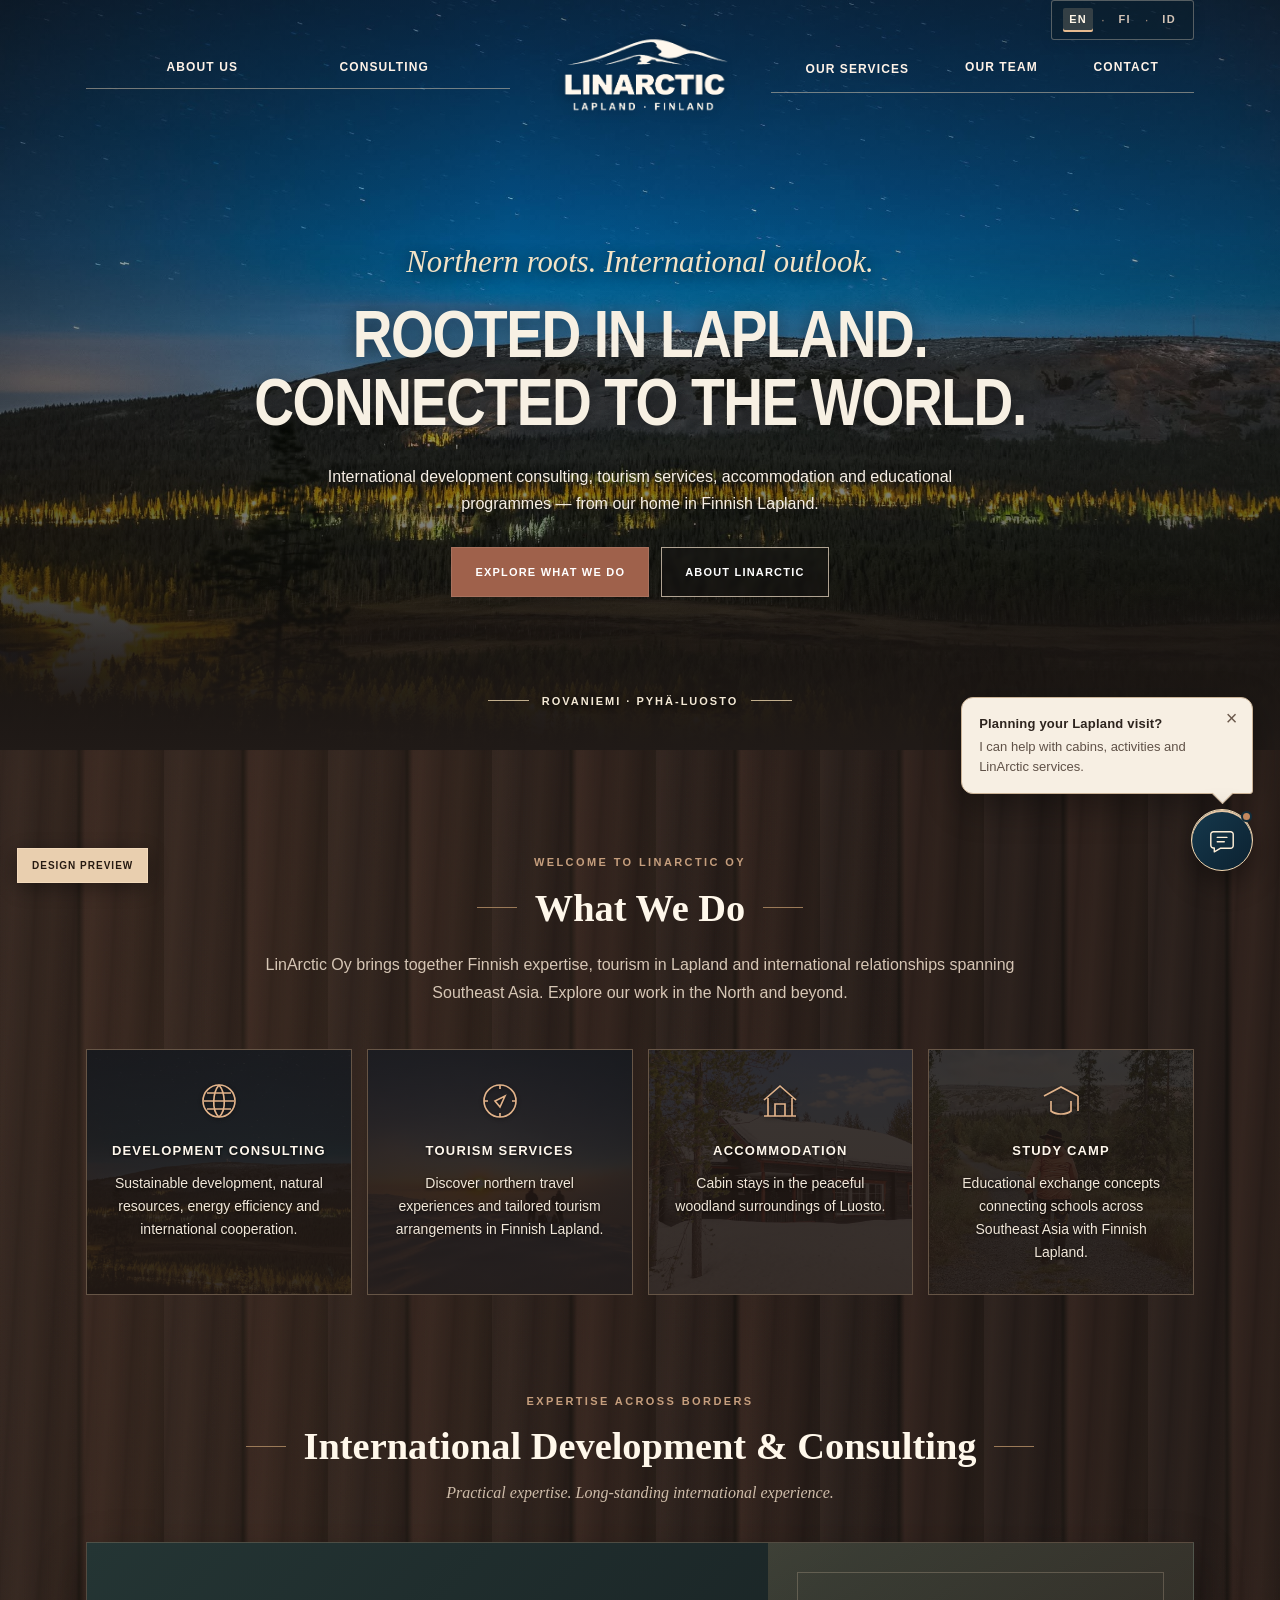
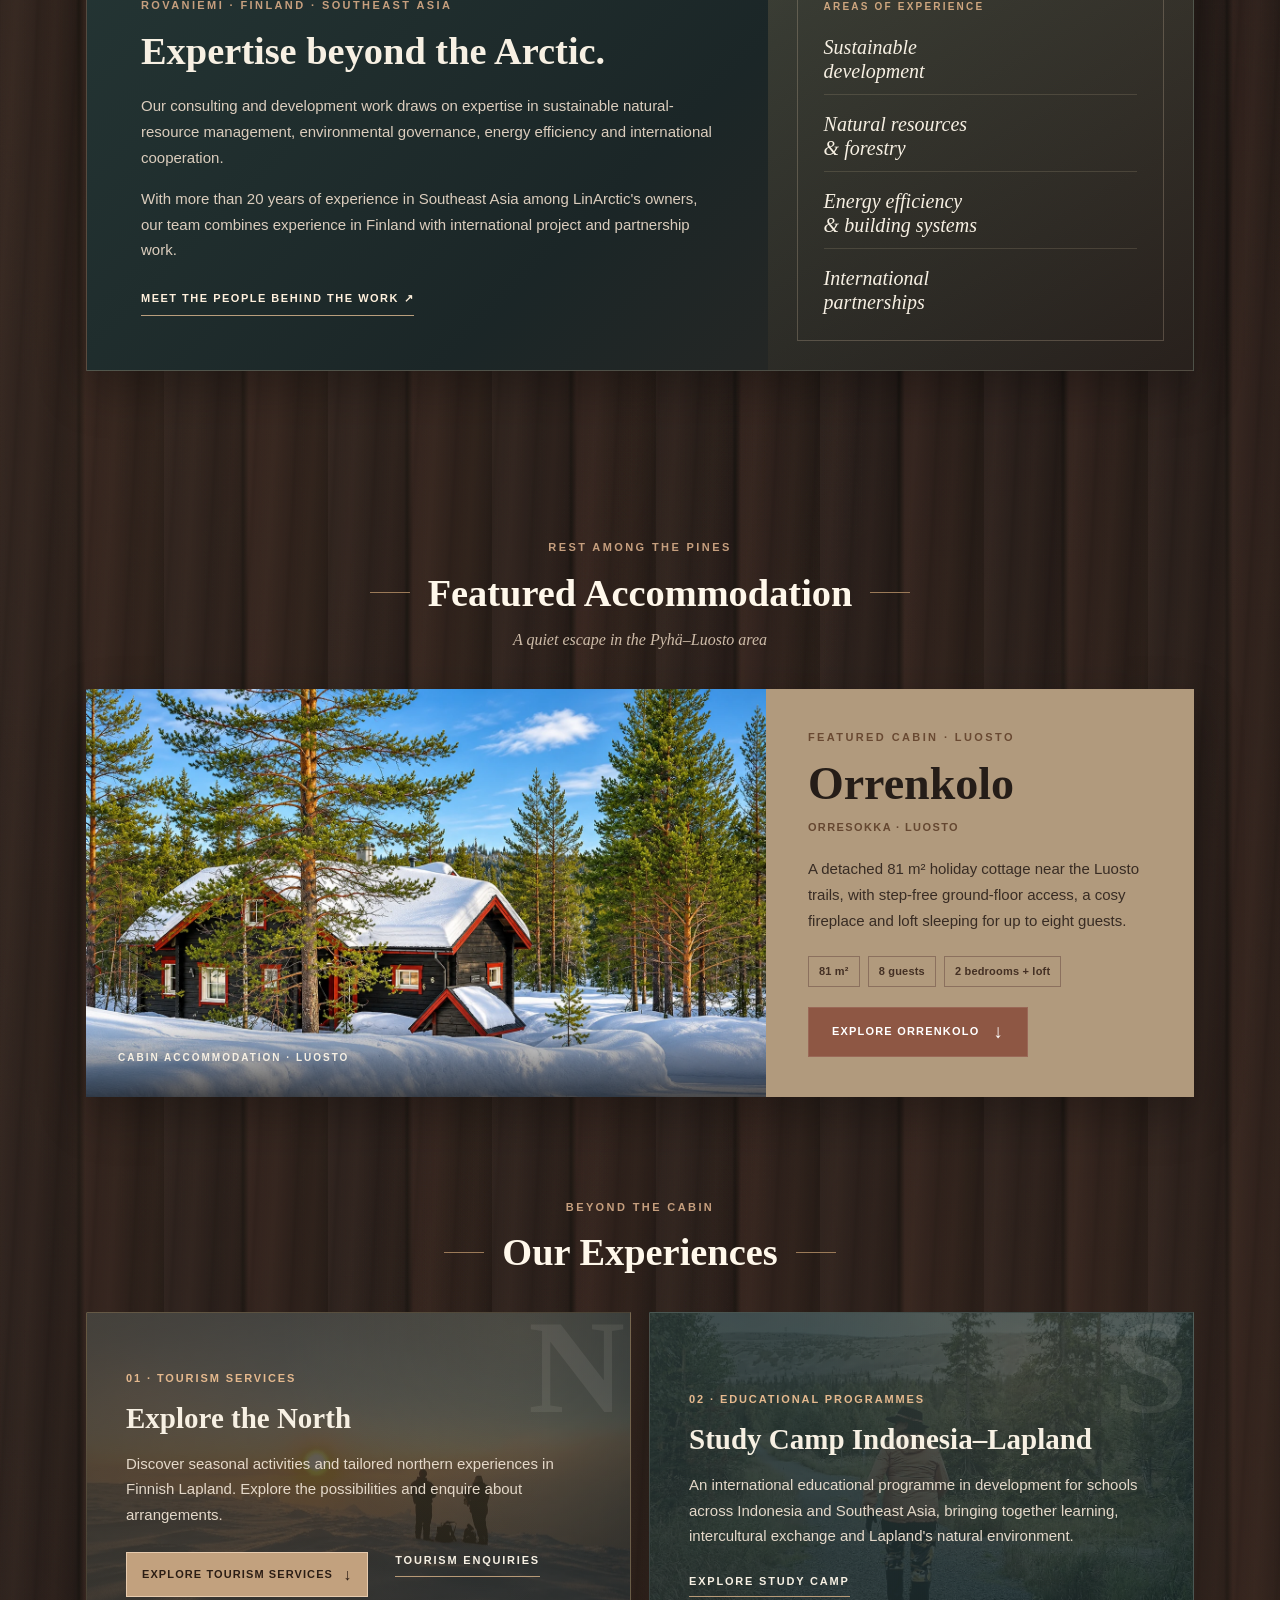
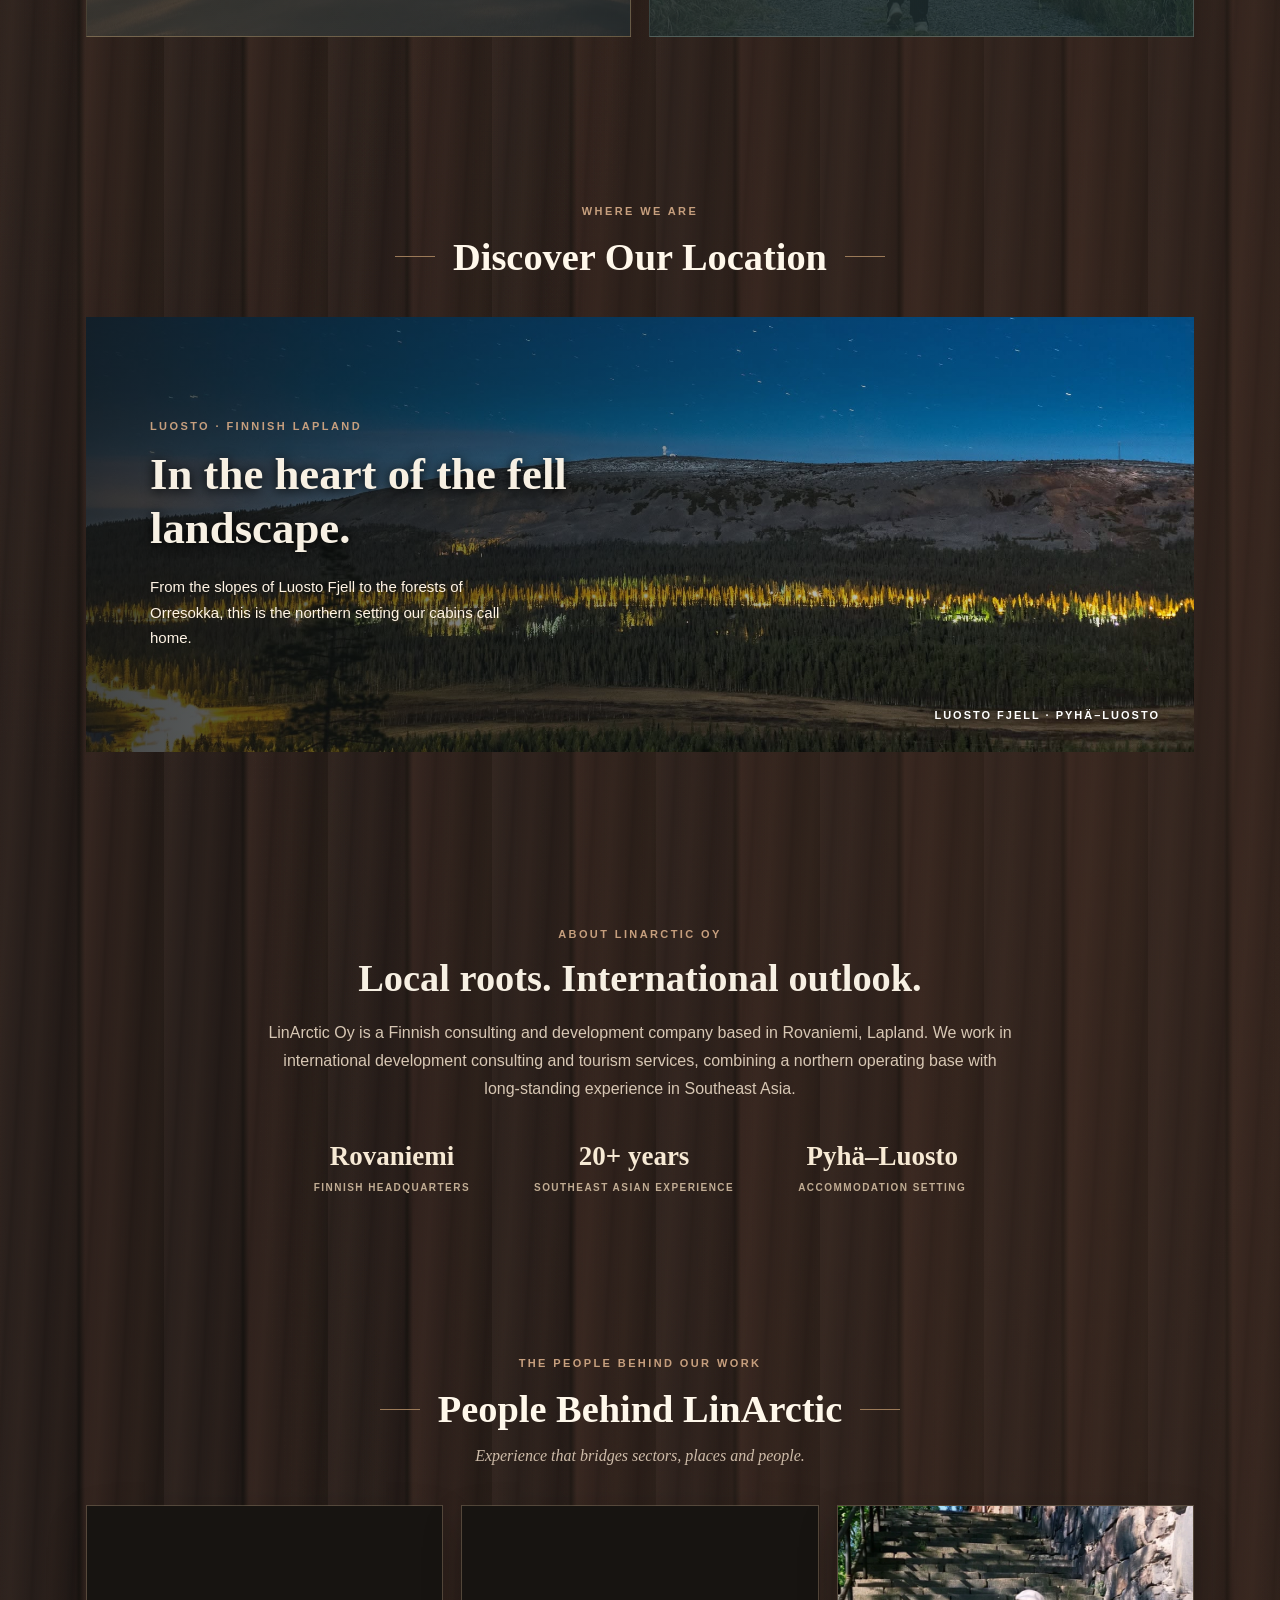
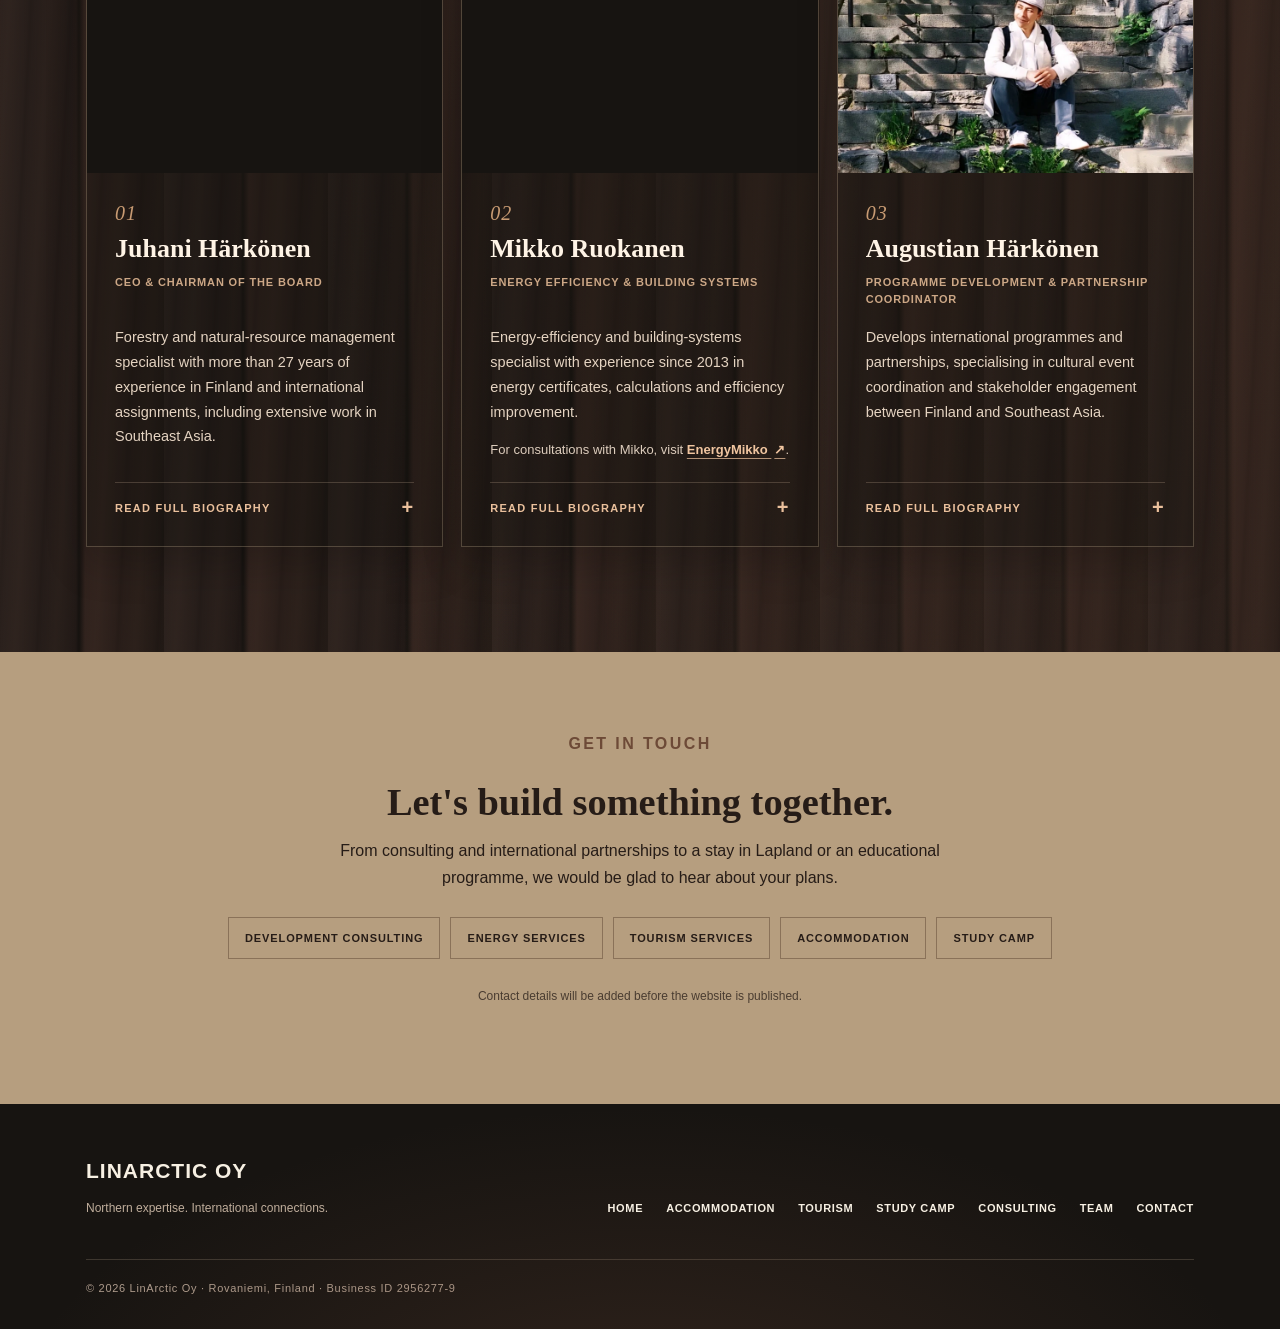
==== commit bb527a32: "gyu" ====
--- a/index.html
+++ b/index.html
@@ -1,4 +1,6 @@
 <!DOCTYPE html>
+<!DOCTYPE html>
+
 <!DOCTYPE html>
 
 <!DOCTYPE html>
@@ -42,7 +44,7 @@
 <meta charset="utf-8"/>
 <meta content="width=device-width, initial-scale=1" name="viewport"/>
 <meta content="#191713" name="theme-color"/>
-<title>LinArctic Oy | Website Preview V15.3</title>
+<title>LinArctic Oy | Website Preview V15.4</title>
 <style>
 :root { --cream:#f7f0e3;--white:#fff9ed;--muted:#cec0af;--rust:#9f614b;--rustlight:#c88d6d;--dark:#201a17;--lightwood:#c3ad8e;--olive:#697c50;}
 *{box-sizing:border-box}html{scroll-behavior:smooth}body{margin:0;background:#1e1815;color:var(--cream);font-family:Arial,Helvetica,sans-serif;-webkit-font-smoothing:antialiased}
@@ -1237,7 +1239,7 @@
 <section class="section shell team-section" id="team">
 <div class="section-heading"><p class="minor">The people behind our work</p><h2 class="section-title rule-title">People Behind LinArctic</h2><p class="sub">Experience that bridges sectors, places and people.</p></div>
 <div class="team-grid">
-<article class="team-card"><img alt="Juhani Härkönen in a blue shirt on a terrace overlooking the city skyline" decoding="async" height="675" loading="lazy" src="assets/juhani-portrait-cropped.webp" width="900"/><div class="team-copy"><div class="team-index">01</div><h3>Juhani Härkönen</h3><p class="team-role">CEO &amp; Chairman of the Board</p><p class="team-summary">Forestry and natural-resource management specialist with more than 27 years of experience in Finland and international assignments, including extensive work in Southeast Asia.</p><details class="team-more"><summary>Read full biography</summary><div class="team-bio"><p>Forestry and natural-resource management specialist with more than 27 years of professional experience in Finland and international assignments. His background includes sustainable forest management, governance, climate-change mitigation and adaptation, forest carbon, REDD+, social forestry, watershed management and forestry policy.</p><p>His international career includes more than two decades of overseas work, including extensive experience in Indonesia and assignments elsewhere in Asia and Africa.</p></div></details></div></article>
+<article class="team-card"><img alt="Juhani Härkönen on a waterfront terrace overlooking the city skyline" decoding="async" height="1086" loading="lazy" src="assets/juhani-original-wide.webp" width="1448"/><div class="team-copy"><div class="team-index">01</div><h3>Juhani Härkönen</h3><p class="team-role">CEO &amp; Chairman of the Board</p><p class="team-summary">Forestry and natural-resource management specialist with more than 27 years of experience in Finland and international assignments, including extensive work in Southeast Asia.</p><details class="team-more"><summary>Read full biography</summary><div class="team-bio"><p>Forestry and natural-resource management specialist with more than 27 years of professional experience in Finland and international assignments. His background includes sustainable forest management, governance, climate-change mitigation and adaptation, forest carbon, REDD+, social forestry, watershed management and forestry policy.</p><p>His international career includes more than two decades of overseas work, including extensive experience in Indonesia and assignments elsewhere in Asia and Africa.</p></div></details></div></article>
 <article class="team-card"><img alt="Portrait of Mikko Ruokanen wearing sunglasses beside a historic coastal fortress" decoding="async" loading="lazy" src="assets/mikko-web.webp"/><div class="team-copy"><div class="team-index">02</div><h3>Mikko Ruokanen</h3><p class="team-role">Energy Efficiency &amp; Building Systems</p><p class="team-summary">Energy-efficiency and building-systems specialist with experience since 2013 in energy certificates, calculations and efficiency improvement.</p><p class="team-consult-note">For consultations with Mikko, visit <a aria-label="Visit EnergyMikko — Mikko Ruokanen consultation website" href="https://energiamikko.webnode.fi/" rel="noopener noreferrer" target="_blank">EnergyMikko <span aria-hidden="true">↗</span></a>.</p><details class="team-more"><summary>Read full biography</summary><div class="team-bio"><p>Energy-efficiency and building-systems specialist with experience dating from 2013 in energy certificates, energy calculations and energy-efficiency improvement.</p><p>His technical background includes building solutions, building services and electronics.</p></div></details></div></article>
 <article class="team-card"><div class="augustian-image-frame"><img alt="Portrait of Augustian Härkönen sitting on stone steps outdoors" decoding="async" loading="lazy" src="assets/augustian-web.webp"/></div><div class="team-copy"><div class="team-index">03</div><h3>Augustian Härkönen</h3><p class="team-role">Programme Development &amp; Partnership Coordinator</p><p class="team-summary">Develops international programmes and partnerships, specialising in cultural event coordination and stakeholder engagement between Finland and Southeast Asia.</p><details class="team-more"><summary>Read full biography</summary><div class="team-bio"><p>Specialises in international programme development, cultural event coordination and stakeholder engagement, building partnerships between companies, educational institutions, cultural organisations and public-sector actors in Finland and Southeast Asia.</p><p>His current work includes Study Camp Indonesia–Lapland, international study-visit concepts and cross-cultural initiatives. He is also a shareholder of LinArctic Oy.</p></div></details></div></article>
 </div>
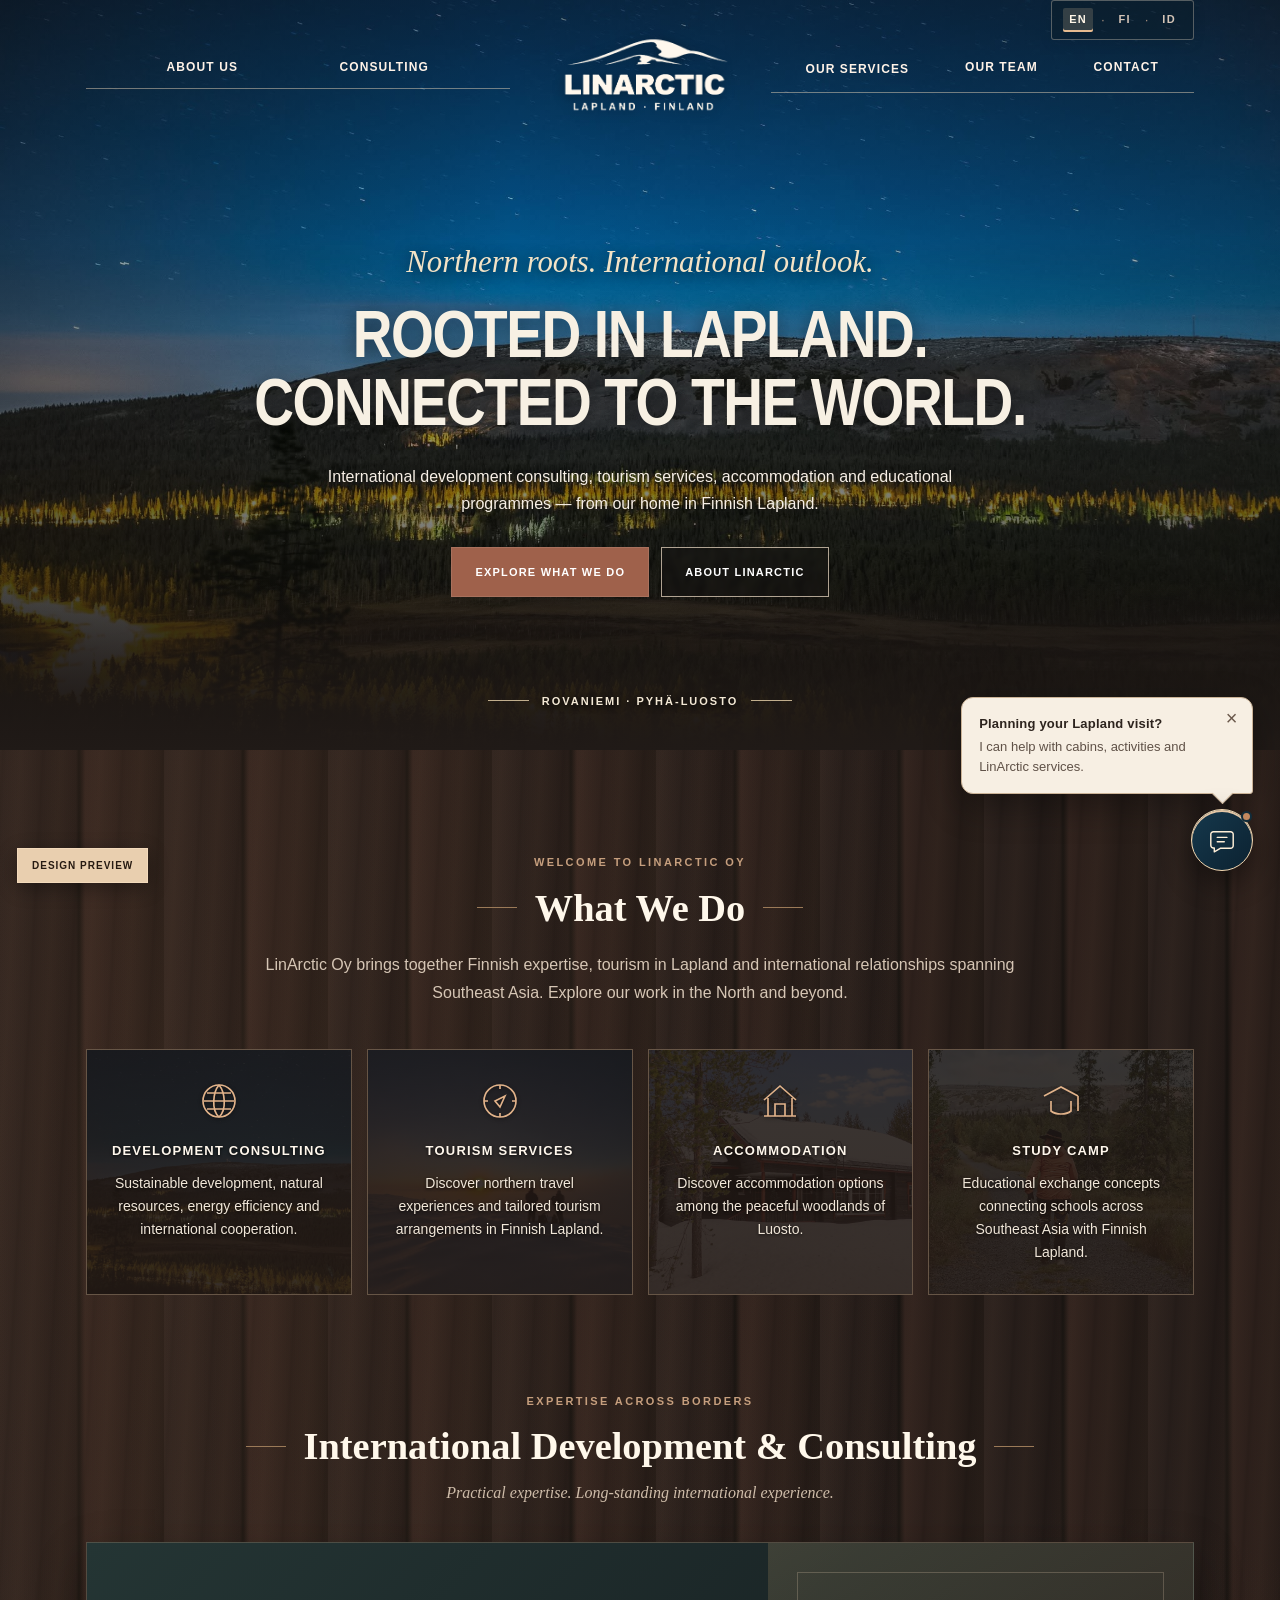
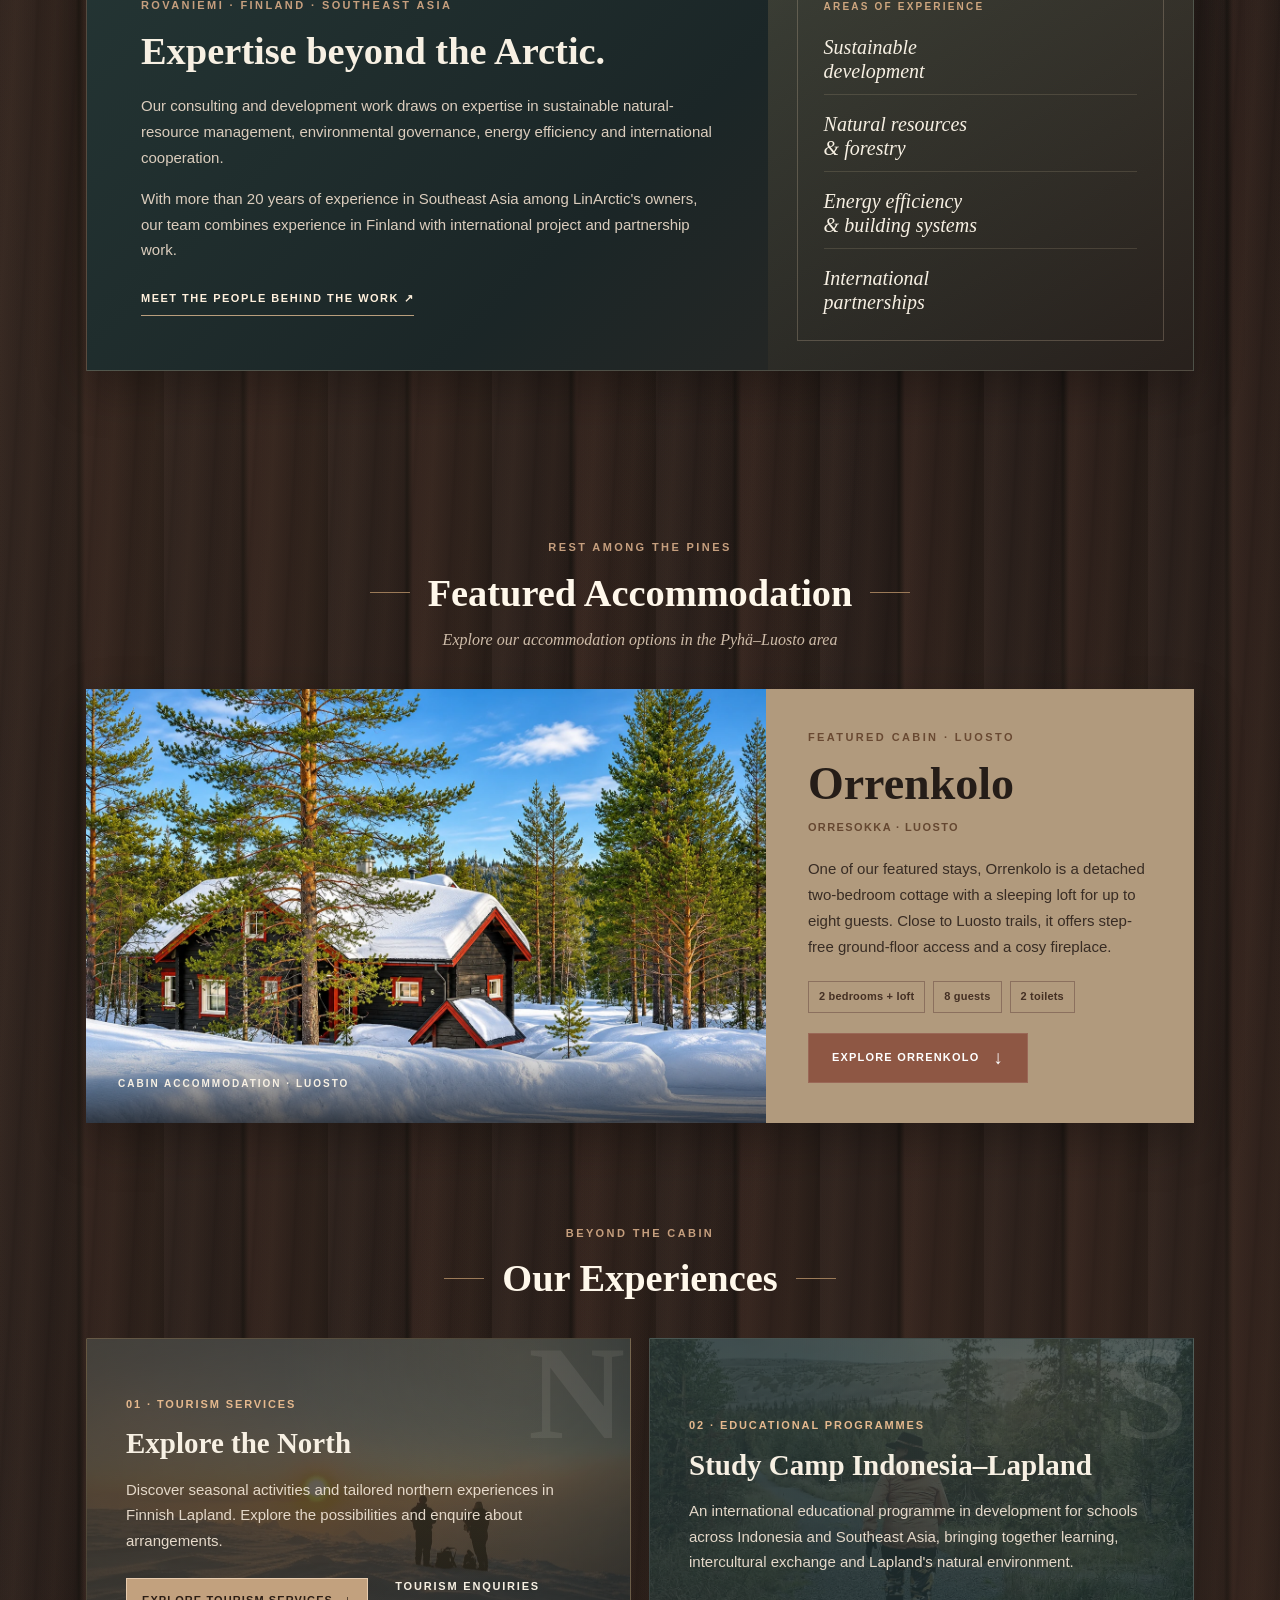
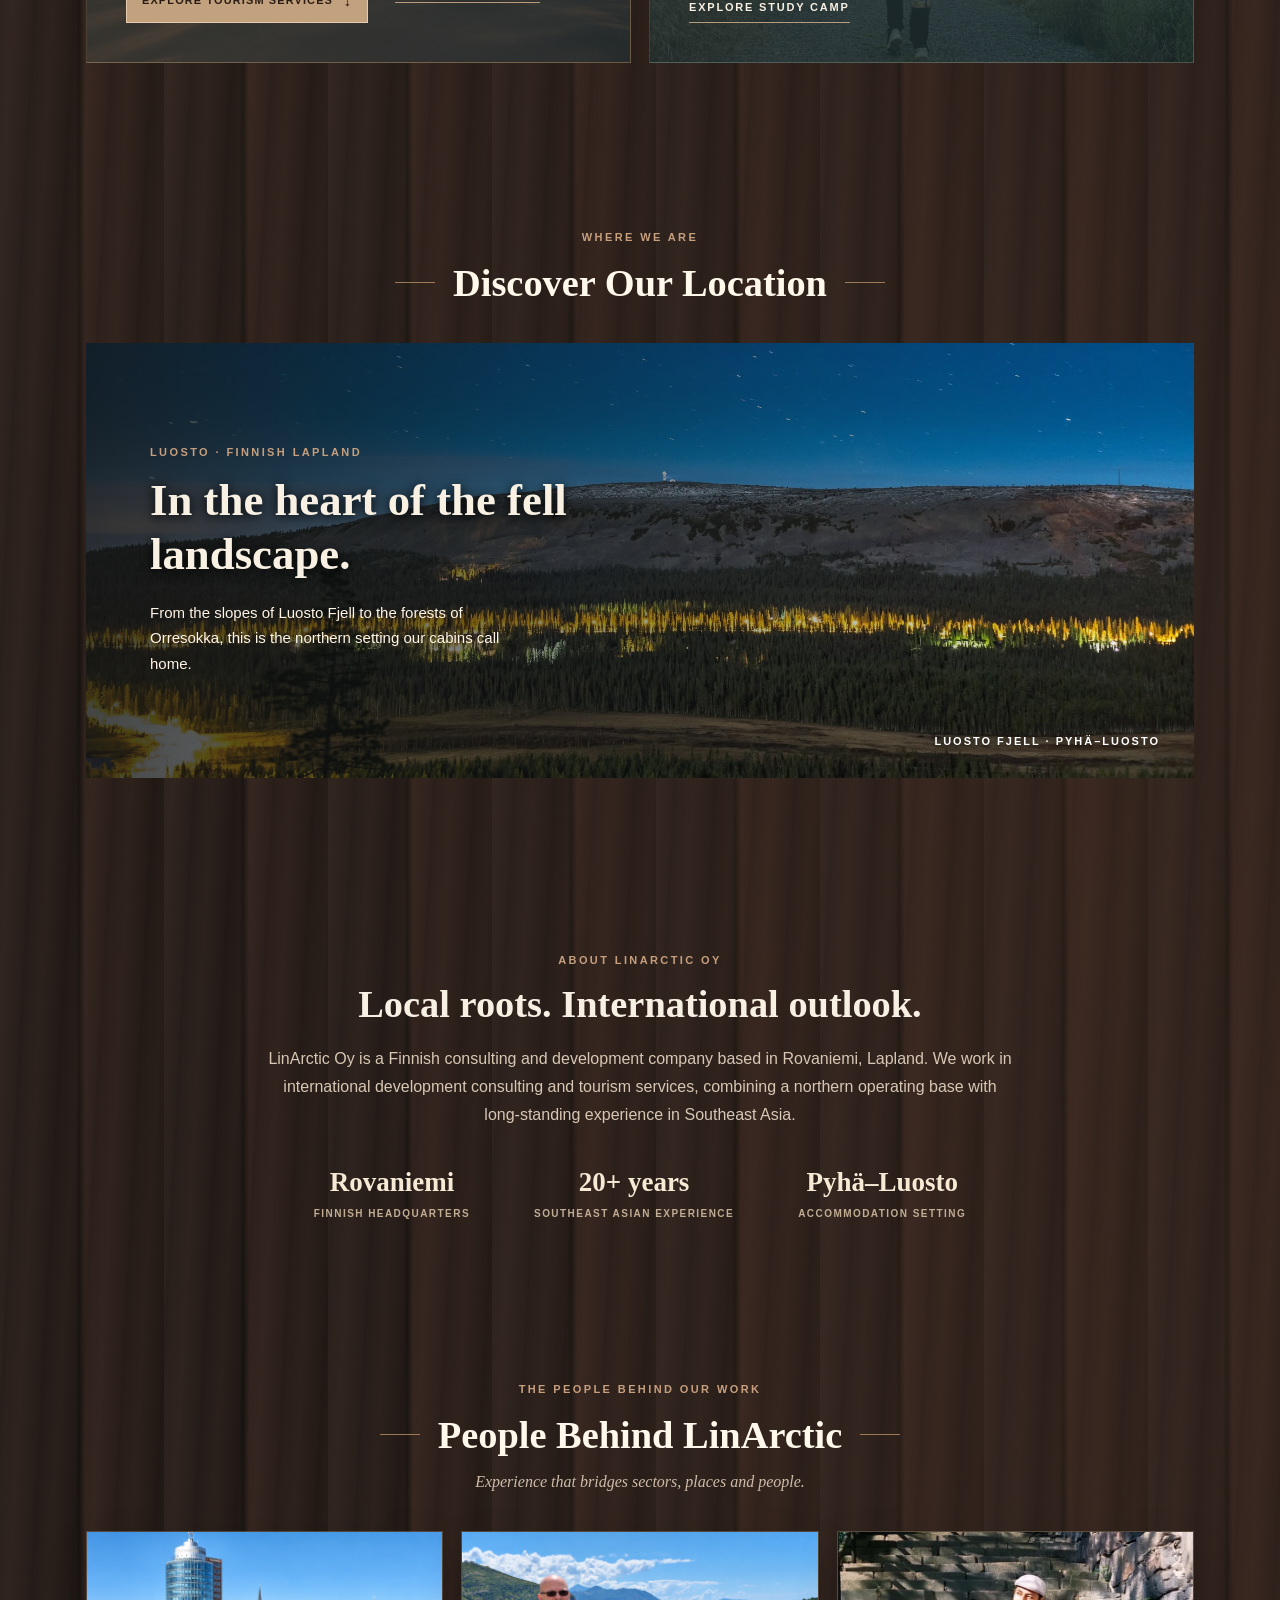
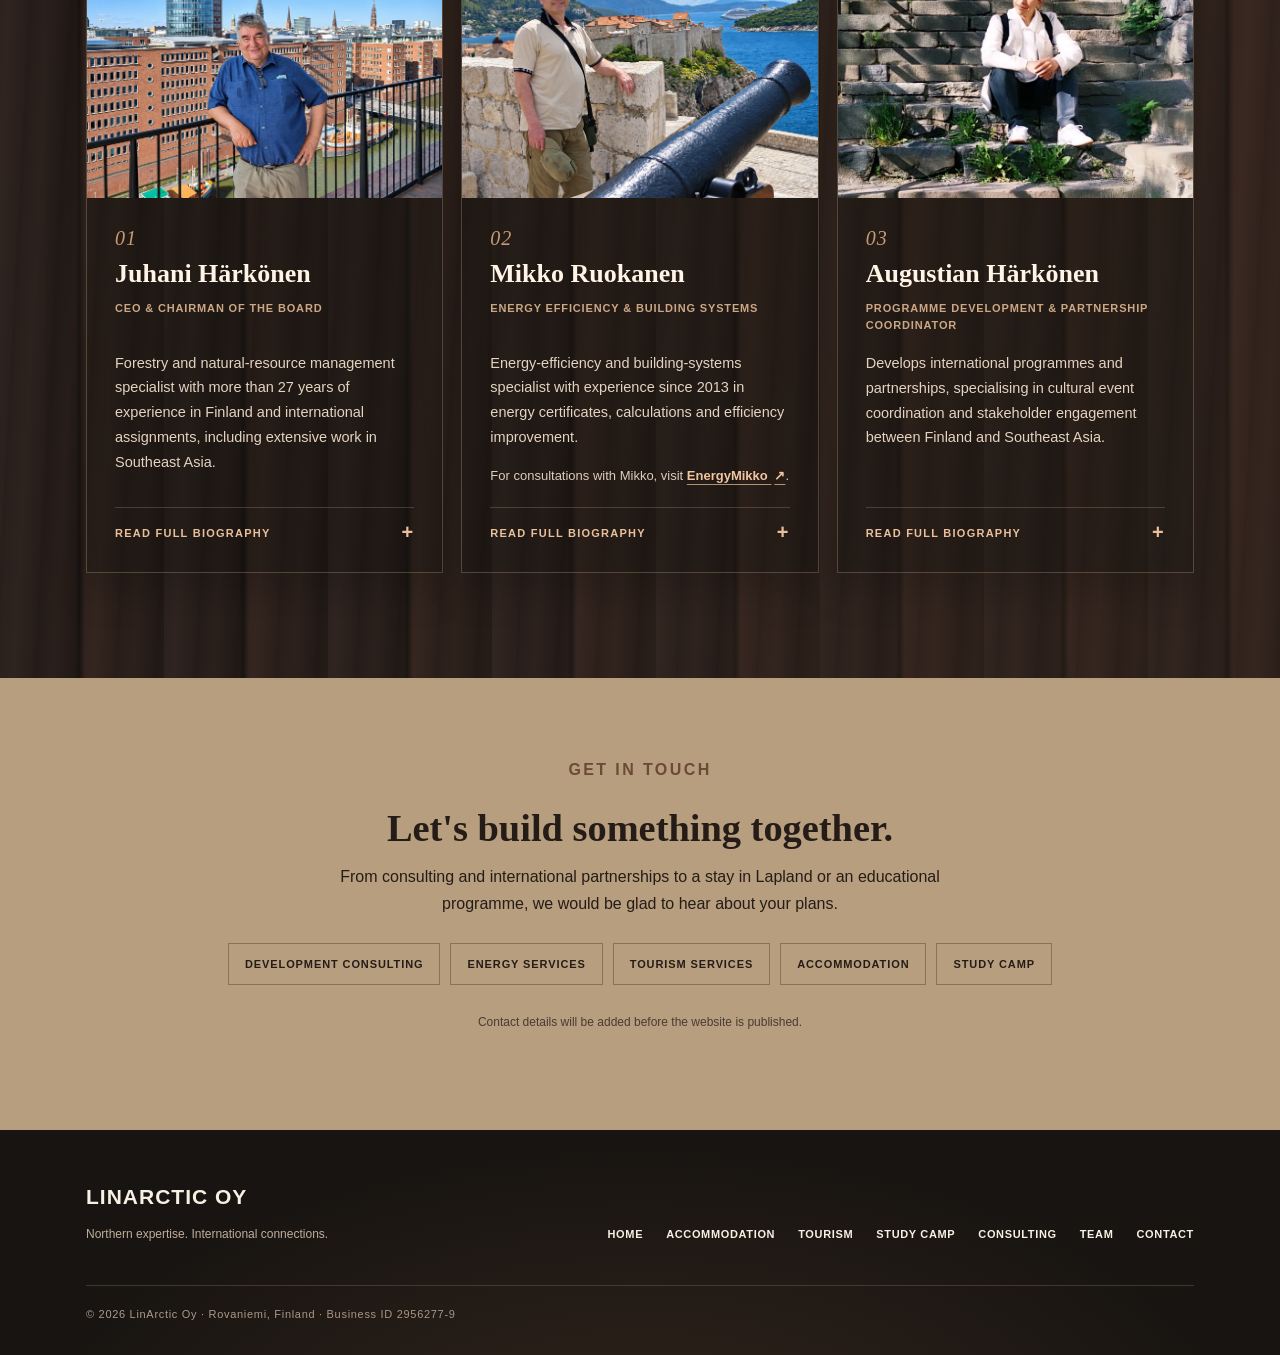
==== commit d2018d68: "grrc" ====
--- a/index.html
+++ b/index.html
@@ -352,7 +352,7 @@
 
 /* Targeted V4 photo correction: preserve the original image and card layout. */
 .augustian-image-frame { width:100%; aspect-ratio:4 / 3; overflow:hidden; background:#171411; }
-.team-card .augustian-image-frame img { width:100%; height:100%; aspect-ratio:auto; display:block; object-fit:cover; object-position:center; transform:scale(1.72); transform-origin:54% 60%; }
+.team-card .augustian-image-frame img { width:100%; height:100%; aspect-ratio:auto; display:block; object-fit:cover; object-position:center; transform:scale(1.84); transform-origin:54% 76%; }
 
 /* V5: Expandable Orrenkolo cottage information, without changing existing page geometry. */
 .cabin-preview-facts {display:flex;align-items:center;gap:8px;flex-wrap:wrap;margin:-2px 0 20px}
@@ -366,7 +366,7 @@
 .cabin-details-intro h3 {font:700 clamp(30px,3.1vw,45px)/1.13 Georgia,serif;color:#f8ebd6;letter-spacing:-.7px;margin:7px 0 11px}
 .cabin-details-intro p:not(.minor) {font-size:15px;line-height:1.7;color:#dfcfc0;max-width:690px;margin:0}
 .cabin-tag {display:inline-block;border:1px solid #9f816b;padding:12px 15px;font-size:11px;line-height:1.4;letter-spacing:.6px;color:#ebd6c4;white-space:nowrap}
-.cabin-spec-grid {display:grid;grid-template-columns:1fr .85fr 1.6fr .85fr .9fr;margin:0 49px 24px;border-block:1px solid #735c4d}
+.cabin-spec-grid {display:grid;grid-template-columns:1fr 1.6fr .85fr .9fr;margin:0 49px 24px;border-block:1px solid #735c4d}
 .cabin-spec-grid>div {padding:21px 18px 23px;border-right:1px solid #5b4a3d;min-width:0}
 .cabin-spec-grid>div:first-child {padding-left:0}
 .cabin-spec-grid>div:last-child {border:0}
@@ -984,25 +984,25 @@
 <p class="minor">Welcome to LinArctic Oy</p>
 <h2 class="section-title rule-title">What We Do</h2>
 <p class="intro-text">LinArctic Oy brings together Finnish expertise, tourism in Lapland and international relationships spanning Southeast Asia. Explore our work in the North and beyond.</p>
-<div class="services"><a class="service service-photo service-photo-consulting" href="#consulting"><svg aria-hidden="true" class="service-icon" viewbox="0 0 40 40"><circle cx="20" cy="20" r="16"></circle><path d="M5 20h30M20 4c-6 7-8 25 0 32M20 4c6 7 8 25 0 32M8 12h24M8 28h24"></path></svg><h3>Development Consulting</h3><p>Sustainable development, natural resources, energy efficiency and international cooperation.</p></a><a class="service service-photo service-photo-tourism" href="#tourism"><svg aria-hidden="true" class="service-icon" viewbox="0 0 40 40"><circle cx="20" cy="20" r="16"></circle><path d="m25 15-5 11-5-6 10-5zM20 4v4M20 32v4M4 20h4M32 20h4"></path></svg><h3>Tourism Services</h3><p>Discover northern travel experiences and tailored tourism arrangements in Finnish Lapland.</p></a><a class="service service-photo service-photo-accommodation" href="#accommodation"><svg aria-hidden="true" class="service-icon" viewbox="0 0 40 40"><path d="M4 19 20 5l16 14M8 17v18h24V17M15 35V23h10v12M4 35h32"></path></svg><h3>Accommodation</h3><p>Cabin stays in the peaceful woodland surroundings of Luosto.</p></a><a class="service service-photo service-photo-study" href="#study-camp"><svg aria-hidden="true" class="service-icon" viewbox="0 0 40 40"><path d="m3 15 17-9 17 9-17-9zM10 20v10c5 4 15 4 20 0V20M37 15v15"></path></svg><h3>Study Camp</h3><p>Educational exchange concepts connecting schools across Southeast Asia with Finnish Lapland.</p></a></div>
+<div class="services"><a class="service service-photo service-photo-consulting" href="#consulting"><svg aria-hidden="true" class="service-icon" viewbox="0 0 40 40"><circle cx="20" cy="20" r="16"></circle><path d="M5 20h30M20 4c-6 7-8 25 0 32M20 4c6 7 8 25 0 32M8 12h24M8 28h24"></path></svg><h3>Development Consulting</h3><p>Sustainable development, natural resources, energy efficiency and international cooperation.</p></a><a class="service service-photo service-photo-tourism" href="#tourism"><svg aria-hidden="true" class="service-icon" viewbox="0 0 40 40"><circle cx="20" cy="20" r="16"></circle><path d="m25 15-5 11-5-6 10-5zM20 4v4M20 32v4M4 20h4M32 20h4"></path></svg><h3>Tourism Services</h3><p>Discover northern travel experiences and tailored tourism arrangements in Finnish Lapland.</p></a><a class="service service-photo service-photo-accommodation" href="#accommodation"><svg aria-hidden="true" class="service-icon" viewbox="0 0 40 40"><path d="M4 19 20 5l16 14M8 17v18h24V17M15 35V23h10v12M4 35h32"></path></svg><h3>Accommodation</h3><p>Discover accommodation options among the peaceful woodlands of Luosto.</p></a><a class="service service-photo service-photo-study" href="#study-camp"><svg aria-hidden="true" class="service-icon" viewbox="0 0 40 40"><path d="m3 15 17-9 17 9-17-9zM10 20v10c5 4 15 4 20 0V20M37 15v15"></path></svg><h3>Study Camp</h3><p>Educational exchange concepts connecting schools across Southeast Asia with Finnish Lapland.</p></a></div>
 </section>
 <section class="section shell consulting-section" id="consulting">
 <div class="section-heading"><p class="minor">Expertise across borders</p><h2 class="section-title rule-title">International Development &amp; Consulting</h2><p class="sub">Practical expertise. Long-standing international experience.</p></div>
 <div class="consulting-panel"><div class="consulting-copy"><p class="minor">Rovaniemi · Finland · Southeast Asia</p><h3>Expertise beyond the Arctic.</h3><p>Our consulting and development work draws on expertise in sustainable natural-resource management, environmental governance, energy efficiency and international cooperation.</p><p>With more than 20 years of experience in Southeast Asia among LinArctic's owners, our team combines experience in Finland with international project and partnership work.</p><a class="consulting-link" href="#team">Meet the people behind the work <span aria-hidden="true">↗</span></a></div>
 <div class="consulting-aside"><div class="consulting-aside-inner"><span class="tiny">Areas of experience</span><div>Sustainable<br/>development</div><div>Natural resources<br/>&amp; forestry</div><div>Energy efficiency<br/>&amp; building systems</div><div>International<br/>partnerships</div></div></div></div>
 </section><section class="section shell" id="accommodation">
-<div class="section-heading"><p class="minor">Rest among the pines</p><h2 class="section-title rule-title">Featured Accommodation</h2><p class="sub">A quiet escape in the Pyhä–Luosto area</p></div>
+<div class="section-heading"><p class="minor">Rest among the pines</p><h2 class="section-title rule-title">Featured Accommodation</h2><p class="sub">Explore our accommodation options in the Pyhä–Luosto area</p></div>
 <div class="featured">
 <div class="feature-photo"><img alt="Enhanced winter exterior photograph of Orrenkolo cabin in Orresokka, Luosto" decoding="async" height="1086" src="assets/orrenkolo-enhanced.webp" width="1448"/><div class="photo-label">Cabin accommodation · Luosto</div></div>
-<div class="feature-copy"><p class="minor">Featured Cabin · Luosto</p><h3>Orrenkolo</h3><div class="place">Orresokka · Luosto</div><p>A detached 81 m² holiday cottage near the Luosto trails, with step-free ground-floor access, a cosy fireplace and loft sleeping for up to eight guests.</p><div aria-label="Cabin at a glance" class="cabin-preview-facts"><span>81 m²</span><span>8 guests</span><span>2 bedrooms + loft</span></div><button aria-controls="orrenkolo-details" aria-expanded="false" class="button cabin-expand-button" type="button">Explore Orrenkolo <span aria-hidden="true" class="cabin-expand-arrow">↓</span></button></div>
+<div class="feature-copy"><p class="minor">Featured Cabin · Luosto</p><h3>Orrenkolo</h3><div class="place">Orresokka · Luosto</div><p>One of our featured stays, Orrenkolo is a detached two-bedroom cottage with a sleeping loft for up to eight guests. Close to Luosto trails, it offers step-free ground-floor access and a cosy fireplace.</p><div aria-label="Cabin at a glance" class="cabin-preview-facts"><span>2 bedrooms + loft</span><span>8 guests</span><span>2 toilets</span></div><button aria-controls="orrenkolo-details" aria-expanded="false" class="button cabin-expand-button" type="button">Explore Orrenkolo <span aria-hidden="true" class="cabin-expand-arrow">↓</span></button></div>
 </div>
 <section aria-label="Full Orrenkolo accommodation information" class="cabin-details" hidden="" id="orrenkolo-details">
 <div class="cabin-details-intro">
-<div><p class="minor">Accommodation · The cabin</p><h3>Your stay at Orrenkolo</h3><p>Comfortably equipped for families and small groups, surrounded by the peaceful woodlands of Orresokka, Luosto.</p></div>
+<div><p class="minor">Accommodation · The cabin</p><h3>Your stay at Orrenkolo</h3><p>Orrenkolo is one of our featured accommodation options, comfortably equipped for families and small groups in the peaceful woodlands of Orresokka, Luosto.</p></div>
 <span class="cabin-tag">Kerkkätie 6 · Luosto</span>
 </div>
 <dl aria-label="Cabin specifications" class="cabin-spec-grid">
-<div><dt>Size</dt><dd>81 <span>m²</span></dd></div>
+
 <div><dt>Capacity</dt><dd>8 <span>guests</span></dd></div>
 <div><dt>Sleeping areas</dt><dd>2 <span>bedrooms + loft</span></dd></div>
 <div><dt>Toilets</dt><dd>2</dd></div>
@@ -1026,11 +1026,11 @@
 <div class="cabin-details-columns">
 <article class="cabin-card cabin-sleep">
 <p class="minor">Room to unwind</p><h4>Sleeping arrangements</h4>
-<p class="cabin-card-sub">Two bedrooms, plus a 13 m² sleeping loft.</p>
+<p class="cabin-card-sub">Two bedrooms, plus a sleeping loft for four guests.</p>
 <dl class="cabin-sleep-list">
 <div><dt>Bedroom 1</dt><dd>2 beds <span>· 2 persons</span></dd></div>
 <div><dt>Bedroom 2</dt><dd>2 beds <span>· 2 persons</span></dd></div>
-<div><dt>13 m² loft</dt><dd>4 beds <span>· 4 persons</span></dd></div>
+<div><dt>Sleeping loft</dt><dd>4 beds <span>· 4 persons</span></dd></div>
 <div class="cabin-sleep-total"><dt>Total fixed capacity</dt><dd>8 persons</dd></div>
 </dl>
 <p class="cabin-access-note">Step-free access to the ground floor; additional sleeping space is in the loft.</p>
@@ -1291,7 +1291,7 @@
  window.addEventListener('hashchange',()=>{if(location.hash==='#tourism'||location.hash==='#tourism-details')setOpen(true,false)});
 })();
 </script><script>(()=>{const dialog=document.querySelector('.orr-gallery-lightbox');const buttons=[...document.querySelectorAll('.orr-gallery-item')];if(!dialog||!buttons.length)return;const img=dialog.querySelector('img');const cap=dialog.querySelector('.orr-lightbox-caption');buttons.forEach(btn=>btn.addEventListener('click',()=>{img.src=btn.dataset.full;img.alt=btn.dataset.alt||'';cap.textContent=window.LinArcticT ? window.LinArcticT(btn.dataset.caption||'') : (btn.dataset.caption||'');if(typeof dialog.showModal==='function')dialog.showModal();}));dialog.addEventListener('click',e=>{if(e.target===dialog)dialog.close();});document.addEventListener('keydown',e=>{if(e.key==='Escape'&&dialog.open)dialog.close();});})();</script><script>(() => {
- const dictionaries = {"fi":{"EnergyMikko":"EnergiaMikko","Skip to content":"Siirry sisältöön","About Us":"Meistä","Consulting":"Konsultointi","Our Services":"Palvelumme","Development Consulting":"Kehityskonsultointi","Tourism Services":"Matkailupalvelut","Accommodation":"Majoitus","Study Camp":"Opintoleiri","Our Team":"Tiimimme","Contact":"Yhteystiedot","Home":"Etusivu","Northern roots. International outlook.":"Pohjoiset juuret. Kansainvälinen katse.","Rooted in Lapland.":"Juuremme ovat Lapissa.","Connected to the world.":"Yhteydessä maailmaan.","International development consulting, tourism services, accommodation and educational programmes — from our home in Finnish Lapland.":"Kansainvälistä kehityskonsultointia, matkailupalveluja, majoitusta ja koulutusohjelmia – Suomen Lapista käsin.","Explore What We Do":"Tutustu toimintaamme","About LinArctic":"Tietoa LinArcticista","Rovaniemi · Pyhä-Luosto":"Rovaniemi · Pyhä-Luosto","Welcome to LinArctic Oy":"Tervetuloa LinArctic Oy:n sivuille","What We Do":"Mitä teemme","LinArctic Oy brings together Finnish expertise, tourism in Lapland and international relationships spanning Southeast Asia. Explore our work in the North and beyond.":"LinArctic Oy yhdistää suomalaisen asiantuntemuksen, Lapin matkailun ja Kaakkois-Aasiaan ulottuvat kansainväliset verkostot. Tutustu toimintaamme pohjoisessa ja muualla.","Sustainable development, natural resources, energy efficiency and international cooperation.":"Kestävä kehitys, luonnonvarat, energiatehokkuus ja kansainvälinen yhteistyö.","Discover northern travel experiences and tailored tourism arrangements in Finnish Lapland.":"Tutustu Lapin elämyksiin ja yksilöllisesti suunniteltuihin matkailupalveluihin.","Cabin stays in the peaceful woodland surroundings of Luosto.":"Mökkimajoitusta Luoston rauhallisissa metsämaisemissa.","Educational exchange concepts connecting schools across Southeast Asia with Finnish Lapland.":"Koulutusvaihdon konsepteja, jotka yhdistävät Kaakkois-Aasian kouluja Suomen Lappiin.","Expertise across borders":"Asiantuntemusta yli rajojen","International Development & Consulting":"Kansainvälinen kehitys ja konsultointi","Practical expertise. Long-standing international experience.":"Käytännön asiantuntemusta. Pitkä kansainvälinen kokemus.","Rovaniemi · Finland · Southeast Asia":"Rovaniemi · Suomi · Kaakkois-Aasia","Expertise beyond the Arctic.":"Asiantuntemusta arktisen alueen ulkopuolelle.","Our consulting and development work draws on expertise in sustainable natural-resource management, environmental governance, energy efficiency and international cooperation.":"Konsultointi- ja kehitystyömme perustuu kestävän luonnonvarojen hallinnan, ympäristöhallinnon, energiatehokkuuden ja kansainvälisen yhteistyön asiantuntemukseen.","With more than 20 years of experience in Southeast Asia among LinArctic's owners, our team combines experience in Finland with international project and partnership work.":"LinArcticin omistajilla on yli 20 vuoden kokemus Kaakkois-Aasiasta. Tiimimme yhdistää Suomessa kertyneen osaamisen kansainväliseen hanke- ja kumppanuustyöhön.","Meet the people behind the work":"Tutustu asiantuntijoihimme","Areas of experience":"Osaamisalueet","Sustainable":"Kestävä","development":"kehitys","Natural resources":"Luonnonvarat","& forestry":"ja metsätalous","Energy efficiency":"Energiatehokkuus","& building systems":"ja talotekniikka","International":"Kansainväliset","partnerships":"kumppanuudet","Rest among the pines":"Lepoa mäntyjen keskellä","Featured Accommodation":"Esittelyssä majoitus","A quiet escape in the Pyhä–Luosto area":"Rauhallinen lomakohde Pyhä–Luoston alueella","Cabin accommodation · Luosto":"Mökkimajoitus · Luosto","Featured Cabin · Luosto":"Esittelyssä mökki · Luosto","A detached 81 m² holiday cottage near the Luosto trails, with step-free ground-floor access, a cosy fireplace and loft sleeping for up to eight guests.":"Erillinen 81 m²:n lomamökki Luoston reittien lähellä. Esteetön kulku alakertaan, tunnelmallinen takka ja nukkumatilat parvella. Majoitustilaa kahdeksalle.","8 guests":"8 vierasta","2 bedrooms + loft":"2 makuuhuonetta + parvi","Explore Orrenkolo":"Tutustu Orrenkoloon","Hide Cabin Details":"Piilota mökin tiedot","Accommodation · The cabin":"Majoitus · Mökki","Your stay at Orrenkolo":"Majoittuminen Orrenkolossa","Comfortably equipped for families and small groups, surrounded by the peaceful woodlands of Orresokka, Luosto.":"Hyvin varusteltu mökki perheille ja pienille ryhmille Orresokan rauhallisessa metsäympäristössä Luostolla.","Size":"Pinta-ala","Capacity":"Henkilömäärä","guests":"vierasta","Sleeping areas":"Nukkumatilat","bedrooms + loft":"makuuhuonetta + parvi","Toilets":"WC:t","Built":"Rakennettu","Photo gallery":"Kuvagalleria","Explore Orrenkolo room by room.":"Tutustu Orrenkoloon huone huoneelta.","A curated gallery of the exterior, living spaces, bedrooms, sauna and practical amenities — all directly on the page.":"Kuvia mökin ulkopuolelta, oleskelutiloista, makuuhuoneista, saunasta ja muista varusteista – kaikki suoraan tällä sivulla.","Exterior & arrival":"Piha ja saapuminen","Living room":"Olohuone","Lounge & loft access":"Oleskelutila ja parven portaat","Kitchen":"Keittiö","Dining area":"Ruokailutila","Bedroom 1":"Makuuhuone 1","Bedroom 2":"Makuuhuone 2","Loft sleeping area":"Parven nukkumatila","Loft twin beds":"Parven erilliset vuoteet","Bathroom & toilet":"Kylpyhuone ja WC","Shower room":"Suihkutila","Changing area":"Pukuhuone","Sauna":"Sauna","Laundry & drying":"Pyykinpesu ja kuivaus","Room to unwind":"Tilaa rentoutua","Sleeping arrangements":"Nukkumajärjestelyt","Two bedrooms, plus a 13 m² sleeping loft.":"Kaksi makuuhuonetta ja 13 m²:n makuuparvi.","2 beds":"2 vuodetta","· 2 persons":"· 2 henkilöä","13 m² loft":"13 m²:n parvi","4 beds":"4 vuodetta","· 4 persons":"· 4 henkilöä","Total fixed capacity":"Kiinteä majoituskapasiteetti","8 persons":"8 henkilöä","Step-free access to the ground floor; additional sleeping space is in the loft.":"Alakertaan pääsee ilman portaita; lisää nukkumatilaa on parvella.","Everyday comfort":"Arjen mukavuudet","Facilities & amenities":"Tilat ja varustelu","Living & wellness":"Oleskelu ja hyvinvointi","Open-plan kitchen and living area":"Avokeittiö ja oleskelutila","Fireplace and electric sauna":"Takka ja sähkösauna","Shower and dressing room":"Suihku ja pukuhuone","Two indoor toilets":"Kaksi sisä-WC:tä","Washing machine and drying cabinet":"Pesukone ja kuivauskaappi","Equipment & outdoors":"Varusteet ja ulkotilat","Wi-Fi and smart television":"Wi-Fi ja älytelevisio","Dishwasher, microwave and oven":"Astianpesukone, mikroaaltouuni ja uuni","Freezer":"Pakastin","Covered porch and outdoor Weber grill":"Katettu kuisti ja Weber-ulkogrilli","32 A electric-vehicle charging":"32 A:n sähköauton lataus","Location & access":"Sijainti ja kulkuyhteydet","In the heart of Luosto.":"Luoston sydämessä.","Finland":"Suomi","Close to cross-country and outdoor trails, with easy access to Luosto's village services and Pyhä–Luosto National Park.":"Lähellä hiihto- ja ulkoilureittejä, hyvät yhteydet Luoston kylän palveluihin ja Pyhä–Luoston kansallispuistoon.","View location on Google Maps":"Näytä sijainti Google Mapsissa","Luosto centre":"Luoston keskusta","National park":"Kansallispuisto","Trail access":"Reitin alku","Sodankylä centre":"Sodankylän keskusta","Rovaniemi Airport":"Rovaniemen lentoasema","Distances are approximate. Travel times depend on route, road and weather conditions.":"Etäisyydet ovat suuntaa-antavia. Matka-ajat riippuvat reitistä, tie- ja sääolosuhteista.","Interested in staying at Orrenkolo?":"Kiinnostaako majoittuminen Orrenkolossa?","Enquire About a Stay":"Kysy majoituksesta","Beyond the cabin":"Mökin ulkopuolella","Our Experiences":"Elämyksemme","01 · Tourism Services":"01 · Matkailupalvelut","Explore the North":"Koe pohjoinen","Discover seasonal activities and tailored northern experiences in Finnish Lapland. Explore the possibilities and enquire about arrangements.":"Tutustu Lapin vuodenaikojen aktiviteetteihin ja räätälöityihin elämyksiin. Kysy mahdollisuuksista ja järjestelyistä.","Explore Tourism Services":"Tutustu matkailupalveluihin","Hide Tourism Services":"Piilota matkailupalvelut","Tourism Enquiries":"Matkailutiedustelut","02 · Educational Programmes":"02 · Koulutusohjelmat","Study Camp Indonesia–Lapland":"Study Camp Indonesia–Lapland","An international educational programme in development for schools across Indonesia and Southeast Asia, bringing together learning, intercultural exchange and Lapland's natural environment.":"Kehitteillä oleva kansainvälinen koulutusohjelma Indonesian ja Kaakkois-Aasian kouluille. Ohjelma yhdistää oppimisen, kulttuurienvälisen vuorovaikutuksen ja Lapin luonnon.","Explore Study Camp":"Tutustu opintoleiriin","The northern landscape · Winter light":"Pohjoinen maisema · Talven valo","Discover Finnish Lapland":"Tutustu Suomen Lappiin","Experiences shaped by the North.":"Pohjoisen muovaamia elämyksiä.","From quiet moments on frozen lakes to trails through northern wilderness, explore seasonal experiences around Rovaniemi and Luosto.":"Hiljaisista hetkistä jäätyneillä järvillä erämaan reitteihin – tutustu Rovaniemen ja Luoston vuodenaikojen elämyksiin.","Tell us what you have in mind, and we can discuss suitable arrangements, including options involving local providers.":"Kerro toiveistasi, niin voimme keskustella sopivista järjestelyistä, myös paikallisten palveluntarjoajien kanssa.","Make an enquiry":"Lähetä tiedustelu","Six ways to experience Lapland":"Kuusi tapaa kokea Lappi","Explore our activities":"Tutustu aktiviteetteihin","Seasonal options, thoughtfully arranged.":"Vuodenaikojen elämyksiä huolella suunniteltuina.","Winter experiences":"Talvielämykset","Snowmobiling":"Moottorikelkkailu","Discover snowy landscapes by snowmobile, with routes, operator arrangements and participation requirements confirmed in advance.":"Tutustu lumisiin maisemiin moottorikelkalla. Reitit, palveluntarjoajat ja osallistumisedellytykset vahvistetaan etukäteen.","Ice Fishing":"Pilkkiminen","Take in the peaceful northern winter on frozen waters. Location, ice safety and any applicable fishing permissions are checked beforehand.":"Nauti pohjoisen talven rauhasta jäätyneillä vesillä. Paikka, jääturvallisuus ja tarvittavat kalastusluvat tarkistetaan etukäteen.","Winter & festive season":"Talvi ja juhla-aika","Santa Claus Visits":"Joulupukin vierailut","Seasonal Santa Claus encounters and activities for families or groups, with format and availability discussed individually.":"Joulupukin tapaamisia ja aktiviteetteja perheille tai ryhmille. Toteutus ja saatavuus sovitaan tapauskohtaisesti.","Nature & trails":"Luonto ja reitit","Hiking & Nature Walks":"Vaellus ja luontokävelyt","Explore Lapland’s forests and fells on trails chosen to suit your group, the weather, and the time of year.":"Tutustu Lapin metsiin ja tuntureihin ryhmällesi, säälle ja vuodenajalle sopivilla reiteillä.","Open-water season":"Avovesikausi","Summer Fishing":"Kesäkalastus","Discover the region’s lakes and rivers. Fishing methods, access and any required permits depend on the selected waters.":"Tutustu alueen järviin ja jokiin. Kalastusmenetelmät, kulkuyhteydet ja tarvittavat luvat riippuvat vesistöstä.","Equipment & extras":"Varusteet ja lisäpalvelut","Outdoor Equipment Rentals":"Ulkoiluvälineiden vuokraus","Ask about equipment hire for outdoor plans or a stay in Lapland. Specific items, prices and rental terms are confirmed on enquiry.":"Kysy ulkoiluvälineiden vuokrauksesta Lapin-retkellesi tai majoittumisesi ajaksi. Varusteet, hinnat ja vuokraehdot vahvistetaan tiedustelun yhteydessä.","Planning your experience?":"Suunnitteletko elämystä?","All activities are subject to availability, seasonal and weather conditions, applicable safety requirements and permits. Specific providers and inclusions are confirmed before any arrangement.":"Kaikki aktiviteetit riippuvat saatavuudesta, vuodenajasta, säästä, turvallisuusvaatimuksista ja luvista. Palveluntarjoajat ja sisältö vahvistetaan ennen järjestelyä.","Discuss your plans":"Kerro suunnitelmistasi","Where we are":"Sijaintimme","Discover Our Location":"Tutustu sijaintiimme","Luosto · Finnish Lapland":"Luosto · Suomen Lappi","In the heart of the fell landscape.":"Tunturimaiseman sydämessä.","From the slopes of Luosto Fjell to the forests of Orresokka, this is the northern setting our cabins call home.":"Luostotunturin rinteiltä Orresokan metsiin – tämä pohjoinen maisema ympäröi mökkejämme.","Luosto Fjell · Pyhä–Luosto":"Luostotunturi · Pyhä–Luosto","About LinArctic Oy":"Tietoa LinArctic Oy:stä","Local roots. International outlook.":"Paikalliset juuret. Kansainvälinen katse.","LinArctic Oy is a Finnish consulting and development company based in Rovaniemi, Lapland. We work in international development consulting and tourism services, combining a northern operating base with long-standing experience in Southeast Asia.":"LinArctic Oy on Rovaniemellä, Lapissa toimiva suomalainen konsultointi- ja kehitysyhtiö. Toimimme kansainvälisen kehityskonsultoinnin ja matkailupalvelujen parissa ja yhdistämme pohjoisen toimintaympäristön pitkäaikaiseen kokemukseen Kaakkois-Aasiasta.","Finnish headquarters":"Kotipaikka Suomessa","20+ years":"Yli 20 vuotta","Southeast Asian experience":"Kokemus Kaakkois-Aasiasta","Accommodation setting":"Majoituskohteen sijainti","The people behind our work":"Työmme takana olevat ihmiset","People Behind LinArctic":"LinArcticin tiimi","Experience that bridges sectors, places and people.":"Kokemusta, joka yhdistää toimialoja, paikkoja ja ihmisiä.","CEO & Chairman of the Board":"Toimitusjohtaja ja hallituksen puheenjohtaja","Forestry and natural-resource management specialist with more than 27 years of experience in Finland and international assignments, including extensive work in Southeast Asia.":"Metsätalouden ja luonnonvarojen hallinnan asiantuntija, jolla on yli 27 vuoden kokemus Suomesta ja kansainvälisistä tehtävistä, myös laajasti Kaakkois-Aasiasta.","Read full biography":"Lue koko esittely","Forestry and natural-resource management specialist with more than 27 years of professional experience in Finland and international assignments. His background includes sustainable forest management, governance, climate-change mitigation and adaptation, forest carbon, REDD+, social forestry, watershed management and forestry policy.":"Metsätalouden ja luonnonvarojen hallinnan asiantuntija, jolla on yli 27 vuoden ammatillinen kokemus Suomesta ja kansainvälisistä tehtävistä. Osaamisalueita ovat kestävä metsänhoito, hallinto, ilmastonmuutoksen hillintä ja siihen sopeutuminen, metsien hiili, REDD+, yhteisömetsätalous, valuma-alueiden hallinta ja metsäpolitiikka.","His international career includes more than two decades of overseas work, including extensive experience in Indonesia and assignments elsewhere in Asia and Africa.":"Hänen kansainvälinen uransa sisältää yli kaksi vuosikymmentä ulkomailla, laajasti Indonesiassa sekä muissa Aasian ja Afrikan maissa.","Energy Efficiency & Building Systems":"Energiatehokkuus ja talotekniikka","Energy-efficiency and building-systems specialist with experience since 2013 in energy certificates, calculations and efficiency improvement.":"Energiatehokkuuden ja talotekniikan asiantuntija, jolla on kokemusta energiatodistuksista, energialaskennasta ja energiatehokkuuden parantamisesta vuodesta 2013.","Energy-efficiency and building-systems specialist with experience dating from 2013 in energy certificates, energy calculations and energy-efficiency improvement.":"Energiatehokkuuden ja talotekniikan asiantuntija, jolla on kokemusta energiatodistuksista, energialaskennasta ja energiatehokkuuden parantamisesta vuodesta 2013 lähtien.","His technical background includes building solutions, building services and electronics.":"Hänen tekninen taustansa kattaa rakennusratkaisut, talotekniikan ja elektroniikan.","Programme Development & Partnership Coordinator":"Ohjelmakehityksen ja kumppanuuksien koordinaattori","Develops international programmes and partnerships, specialising in cultural event coordination and stakeholder engagement between Finland and Southeast Asia.":"Kehittää kansainvälisiä ohjelmia ja kumppanuuksia erikoistuen kulttuuritapahtumien koordinointiin ja sidosryhmäyhteistyöhön Suomen ja Kaakkois-Aasian välillä.","Specialises in international programme development, cultural event coordination and stakeholder engagement, building partnerships between companies, educational institutions, cultural organisations and public-sector actors in Finland and Southeast Asia.":"Erikoistuu kansainvälisten ohjelmien kehittämiseen, kulttuuritapahtumien koordinointiin ja sidosryhmäyhteistyöhön sekä rakentaa kumppanuuksia yritysten, oppilaitosten, kulttuuriorganisaatioiden ja julkisen sektorin toimijoiden välille Suomessa ja Kaakkois-Aasiassa.","His current work includes Study Camp Indonesia–Lapland, international study-visit concepts and cross-cultural initiatives. He is also a shareholder of LinArctic Oy.":"Hänen nykyiseen työhönsä kuuluvat Study Camp Indonesia–Lapland, kansainväliset opintovierailukonseptit ja kulttuurienväliset hankkeet. Hän on myös LinArctic Oy:n osakas.","Get in touch":"Ota yhteyttä","Let's build something together.":"Rakennetaan yhdessä jotain uutta.","From consulting and international partnerships to a stay in Lapland or an educational programme, we would be glad to hear about your plans.":"Olipa kyse konsultoinnista, kansainvälisistä kumppanuuksista, Lapin majoituksesta tai koulutusohjelmista, kuulemme mielellämme suunnitelmistasi.","Contact details will be added before the website is published.":"Yhteystiedot lisätään ennen verkkosivuston julkaisua.","Northern expertise. International connections.":"Pohjoista asiantuntemusta. Kansainvälisiä yhteyksiä.","Tourism":"Matkailu","Team":"Tiimi","© 2026 LinArctic Oy · Rovaniemi, Finland · Business ID 2956277-9":"© 2026 LinArctic Oy · Rovaniemi, Suomi · Y-tunnus 2956277-9","DESIGN PREVIEW":"SUUNNITTELUVERSIO","Open navigation menu":"Avaa valikko","Close photograph":"Sulje kuva","Cabin at a glance":"Mökin perustiedot","Cabin specifications":"Mökin tiedot","Orrenkolo photo gallery":"Orrenkolon kuvagalleria","Open photo: Exterior & arrival":"Avaa kuva: Piha ja saapuminen","Company navigation":"Yrityksen navigaatio","Primary navigation":"Päänavigaatio","Mobile navigation":"Mobiilinavigaatio","Concept preview, not live":"Suunnitteluesikatselu, ei julkaistu","Website language":"Sivuston kieli","English":"Englanti","Finnish":"Suomi","Bahasa Indonesia":"Indonesia","Open photo: ":"Avaa kuva: ","Enlarge Orrenkolo cabin exterior photo":"Suurenna Orrenkolon mökkikuva","Energy Services":"Energiapalvelut","For consultations with Mikko, visit":"Mikon konsultointipalveluihin voit tutustua sivustolla","Visit EnergyMikko — Mikko Ruokanen consultation website":"Siirry EnergiaMikko-sivustolle – Mikko Ruokasen konsultointipalvelut","Seasonal experiences":"Elämyksiä eri vuodenaikoina","Explore by season":"Tutustu vuodenaikojen mukaan","Choose the season that suits your plans.":"Valitse suunnitelmiisi sopiva vuodenaika.","Select season":"Valitse vuodenaika","Choose your season":"Valitse vuodenaika","Tourism seasons":"Matkailun vuodenajat","Winter":"Talvi","Summer":"Kesä","Snow & northern traditions":"Lunta ja pohjoisen perinteitä","Fells & open waters":"Tuntureita ja vesistöjä","Winter in Lapland":"Talvi Lapissa","Summer in Lapland":"Kesä Lapissa","Explore snowy landscapes, frozen lakes and memorable northern experiences.":"Tutustu lumisiin maisemiin, jäätyneisiin järviin ja pohjoisen elämyksiin.","Explore the fells, forest trails and lakes during the open-water season.":"Tutustu tuntureihin, metsäpolkuihin ja järviin avovesikaudella.","Family experiences":"Elämyksiä perheille","Ask about Santa Claus encounters for families or groups. Format, dates and availability are confirmed individually.":"Kysy joulupukin tapaamisista perheille tai ryhmille. Toteutustapa, ajankohta ja saatavuus vahvistetaan erikseen.","Winter trails":"Talvireitit","Walk among snow-covered forests and fells on routes suited to your group and the weather. Any specialist equipment is discussed in advance.":"Kulje lumisissa metsissä ja tuntureilla ryhmällesi ja säälle sopivilla reiteillä. Mahdollisista erikoisvarusteista sovitaan etukäteen.","Summer trails":"Kesäreitit","Explore Lapland’s forests and fells on scenic walking routes chosen for your group, conditions and preferred pace.":"Tutustu Lapin metsiin ja tuntureihin maisemareiteillä, jotka valitaan ryhmän, olosuhteiden ja toivotun tahdin mukaan.","Image to be added":"Kuva lisätään myöhemmin","Explore experience":"Tutustu elämykseen","The experience":"Elämyksen kuvaus","Before your visit":"Ennen vierailua","Ask about this experience →":"Kysy tästä elämyksestä →","A winter journey by snowmobile through northern landscapes, subject to local provider arrangements.":"Retki moottorikelkalla pohjoisiin talvimaisemiin paikallisen palveluntarjoajan järjestelyjen mukaan.","Route, guide, transport, clothing, minimum age, driving requirements and insurance must be confirmed with the operator.":"Reitti, opastus, kuljetus, vaatetus, alaikärajat, ajo-oikeus ja vakuutukset vahvistetaan palveluntarjoajalta.","A peaceful winter lake experience with time to learn about fishing on frozen water.":"Rauhallinen talvinen järvielämys ja mahdollisuus tutustua jäällä kalastamiseen.","Meeting point, fishing equipment, appropriate clothing, ice conditions and permissions are confirmed before the activity.":"Tapaamispaikka, välineet, vaatetus, jääolosuhteet ja tarvittavat kalastusluvat vahvistetaan ennen retkeä.","A personal festive encounter with Mr and Mrs Claus, with possible storytelling or seasonal activities depending on arrangements.":"Henkilökohtainen kohtaaminen joulupukin ja joulumuorin kanssa; mahdollinen tarinankerronta tai muu kausiohjelma sovitaan erikseen.","Visit format, location, group size, dates and any activities are agreed individually; no fixed package is promised.":"Vierailun muoto, sijainti, ryhmäkoko, ajankohdat ja mahdollinen ohjelma sovitaan tapauskohtaisesti.","A scenic walk among snow-laden forests and the fells of Lapland, with the route tailored to conditions.":"Maisemallinen kävely lumisissa metsissä ja Lapin tunturimaisemissa olosuhteisiin soveltuvalla reitillä.","Meeting location, walking difficulty, duration, clothing, footwear and possible equipment requirements are discussed in advance.":"Tapaamispaikka, reitin vaativuus, kesto, vaatetus, jalkineet ja mahdolliset varusteet sovitaan ennakkoon.","Enquire about equipment that may be suitable for your winter outdoor plans.":"Kysy talviseen ulkoiluun sopivien välineiden mahdollisesta vuokrauksesta.","Items, size, rental period, pick-up arrangements, deposits and pricing depend on equipment availability.":"Välineet, koot, vuokra-aika, nouto, vakuudet ja hinnat riippuvat saatavuudesta.","Discover the trails, forests and fell scenery around Luosto in the warmer months.":"Tutustu Luoston metsiin, polkuihin ja tunturimaisemiin lämpimään vuodenaikaan.","Route, difficulty, duration, meeting point, weather considerations and any guide arrangements are confirmed before a visit.":"Reitti, vaativuus, kesto, tapaamispaikka, sää ja mahdollinen opastus vahvistetaan ennen vierailua.","Explore fishing possibilities around Lapland lakes and rivers during the open-water season.":"Tutustu Lapin järvien ja jokien kalastusmahdollisuuksiin avovesikaudella.","Fishing method, location, guide, equipment, licences and access rights depend on the selected water and proposed outing.":"Kalastusmenetelmä, paikka, opastus, välineet, luvat ja kulkuoikeudet riippuvat valitusta vesistöstä ja retkestä.","Ask about an arranged meeting with Mr and Mrs Claus, including possible storytelling or family activities.":"Kysy tapaamisesta joulupukin ja joulumuorin kanssa sekä mahdollisesta tarinankerronnasta tai perheohjelmasta.","Summer availability, location, activities, group sizes and visit format are confirmed individually.":"Kesäajan saatavuus, paikka, ohjelma, ryhmäkoko ja vierailun muoto vahvistetaan erikseen.","Ask about outdoor equipment hire for your summer travels and nature activities.":"Kysy ulkoiluvälineiden vuokrausmahdollisuuksista kesän luontoaktiviteetteihin.","Equipment types, availability, sizes, rental periods, collection arrangements and prices are confirmed on enquiry.":"Välineet, saatavuus, koot, vuokra-ajat, nouto ja hinnat vahvistetaan tiedustelun yhteydessä."},"id":{"Skip to content":"Lewati ke konten","About Us":"Tentang Kami","Consulting":"Konsultasi","Our Services":"Layanan Kami","Development Consulting":"Konsultasi Pengembangan","Tourism Services":"Layanan Wisata","Accommodation":"Akomodasi","Study Camp":"Kamp Studi","Our Team":"Tim Kami","Contact":"Kontak","Home":"Beranda","Northern roots. International outlook.":"Berakar di utara. Berwawasan internasional.","Rooted in Lapland.":"Berakar di Lapland.","Connected to the world.":"Terhubung dengan dunia.","International development consulting, tourism services, accommodation and educational programmes — from our home in Finnish Lapland.":"Konsultasi pembangunan internasional, layanan wisata, akomodasi, dan program pendidikan dari Lapland, Finlandia.","Explore What We Do":"Jelajahi Layanan Kami","About LinArctic":"Tentang LinArctic","Rovaniemi · Pyhä-Luosto":"Rovaniemi · Pyhä-Luosto","Welcome to LinArctic Oy":"Selamat datang di LinArctic Oy","What We Do":"Apa yang Kami Lakukan","LinArctic Oy brings together Finnish expertise, tourism in Lapland and international relationships spanning Southeast Asia. Explore our work in the North and beyond.":"LinArctic Oy memadukan keahlian Finlandia, pariwisata Lapland, dan jaringan internasional di Asia Tenggara. Jelajahi kegiatan kami di kawasan utara dan berbagai wilayah lainnya.","Sustainable development, natural resources, energy efficiency and international cooperation.":"Pembangunan berkelanjutan, sumber daya alam, efisiensi energi, dan kerja sama internasional.","Discover northern travel experiences and tailored tourism arrangements in Finnish Lapland.":"Jelajahi pengalaman wisata utara dan layanan perjalanan yang disesuaikan di Lapland, Finlandia.","Cabin stays in the peaceful woodland surroundings of Luosto.":"Akomodasi kabin di tengah hutan Luosto yang tenang.","Educational exchange concepts connecting schools across Southeast Asia with Finnish Lapland.":"Konsep pertukaran pendidikan yang menghubungkan sekolah-sekolah di Asia Tenggara dengan Lapland, Finlandia.","Expertise across borders":"Keahlian lintas negara","International Development & Consulting":"Pengembangan & Konsultasi Internasional","Practical expertise. Long-standing international experience.":"Keahlian praktis. Pengalaman internasional yang panjang.","Rovaniemi · Finland · Southeast Asia":"Rovaniemi · Finlandia · Asia Tenggara","Expertise beyond the Arctic.":"Keahlian melampaui kawasan Arktik.","Our consulting and development work draws on expertise in sustainable natural-resource management, environmental governance, energy efficiency and international cooperation.":"Pekerjaan konsultasi dan pengembangan kami didukung keahlian dalam pengelolaan sumber daya alam berkelanjutan, tata kelola lingkungan, efisiensi energi, dan kerja sama internasional.","With more than 20 years of experience in Southeast Asia among LinArctic's owners, our team combines experience in Finland with international project and partnership work.":"Para pemilik LinArctic memiliki pengalaman lebih dari 20 tahun di Asia Tenggara. Tim kami memadukan pengalaman di Finlandia dengan proyek dan kemitraan internasional.","Meet the people behind the work":"Kenali tim di balik pekerjaan kami","Areas of experience":"Bidang keahlian","Sustainable":"Pembangunan","development":"berkelanjutan","Natural resources":"Sumber daya alam","& forestry":"dan kehutanan","Energy efficiency":"Efisiensi energi","& building systems":"dan sistem bangunan","International":"Kemitraan","partnerships":"internasional","Rest among the pines":"Beristirahat di antara pohon pinus","Featured Accommodation":"Akomodasi Pilihan","A quiet escape in the Pyhä–Luosto area":"Tempat berlibur yang tenang di kawasan Pyhä–Luosto","Cabin accommodation · Luosto":"Akomodasi kabin · Luosto","Featured Cabin · Luosto":"Kabin pilihan · Luosto","A detached 81 m² holiday cottage near the Luosto trails, with step-free ground-floor access, a cosy fireplace and loft sleeping for up to eight guests.":"Kabin liburan terpisah seluas 81 m² di dekat jalur Luosto, dengan akses lantai dasar tanpa anak tangga, perapian yang nyaman, dan area tidur di loteng untuk hingga delapan tamu.","8 guests":"8 tamu","2 bedrooms + loft":"2 kamar tidur + loteng","Explore Orrenkolo":"Jelajahi Orrenkolo","Hide Cabin Details":"Sembunyikan Detail Kabin","Accommodation · The cabin":"Akomodasi · Kabin","Your stay at Orrenkolo":"Menginap di Orrenkolo","Comfortably equipped for families and small groups, surrounded by the peaceful woodlands of Orresokka, Luosto.":"Kabin berfasilitas lengkap bagi keluarga dan kelompok kecil, dikelilingi hutan Orresokka yang tenang di Luosto.","Size":"Luas","Capacity":"Kapasitas","guests":"tamu","Sleeping areas":"Area tidur","bedrooms + loft":"kamar tidur + loteng","Toilets":"Toilet","Built":"Dibangun","Photo gallery":"Galeri foto","Explore Orrenkolo room by room.":"Jelajahi setiap ruangan Orrenkolo.","A curated gallery of the exterior, living spaces, bedrooms, sauna and practical amenities — all directly on the page.":"Galeri foto eksterior, ruang keluarga, kamar tidur, sauna, dan fasilitas lainnya, semuanya langsung di halaman ini.","Exterior & arrival":"Eksterior & kedatangan","Living room":"Ruang keluarga","Lounge & loft access":"Ruang santai & akses loteng","Kitchen":"Dapur","Dining area":"Ruang makan","Bedroom 1":"Kamar tidur 1","Bedroom 2":"Kamar tidur 2","Loft sleeping area":"Area tidur loteng","Loft twin beds":"Tempat tidur terpisah di loteng","Bathroom & toilet":"Kamar mandi & toilet","Shower room":"Ruang pancuran","Changing area":"Ruang ganti","Sauna":"Sauna","Laundry & drying":"Cuci & pengeringan","Room to unwind":"Ruang untuk bersantai","Sleeping arrangements":"Pengaturan tempat tidur","Two bedrooms, plus a 13 m² sleeping loft.":"Dua kamar tidur dan loteng tidur seluas 13 m².","2 beds":"2 tempat tidur","· 2 persons":"· 2 orang","13 m² loft":"Loteng 13 m²","4 beds":"4 tempat tidur","· 4 persons":"· 4 orang","Total fixed capacity":"Total kapasitas tetap","8 persons":"8 orang","Step-free access to the ground floor; additional sleeping space is in the loft.":"Lantai dasar dapat diakses tanpa anak tangga; area tidur tambahan berada di loteng.","Everyday comfort":"Kenyamanan sehari-hari","Facilities & amenities":"Fasilitas & perlengkapan","Living & wellness":"Ruang tinggal & kebugaran","Open-plan kitchen and living area":"Dapur terbuka dan ruang keluarga","Fireplace and electric sauna":"Perapian dan sauna listrik","Shower and dressing room":"Pancuran dan ruang ganti","Two indoor toilets":"Dua toilet dalam ruangan","Washing machine and drying cabinet":"Mesin cuci dan lemari pengering","Equipment & outdoors":"Peralatan & area luar","Wi-Fi and smart television":"Wi-Fi dan televisi pintar","Dishwasher, microwave and oven":"Mesin pencuci piring, microwave, dan oven","Freezer":"Freezer","Covered porch and outdoor Weber grill":"Teras beratap dan pemanggang Weber luar ruangan","32 A electric-vehicle charging":"Pengisian kendaraan listrik 32 A","Location & access":"Lokasi & akses","In the heart of Luosto.":"Di jantung Luosto.","Finland":"Finlandia","Close to cross-country and outdoor trails, with easy access to Luosto's village services and Pyhä–Luosto National Park.":"Dekat dengan jalur ski lintas alam dan aktivitas luar ruangan, dengan akses mudah ke layanan desa Luosto dan Taman Nasional Pyhä–Luosto.","View location on Google Maps":"Lihat lokasi di Google Maps","Luosto centre":"Pusat Luosto","National park":"Taman nasional","Trail access":"Akses jalur","Sodankylä centre":"Pusat Sodankylä","Rovaniemi Airport":"Bandara Rovaniemi","Distances are approximate. Travel times depend on route, road and weather conditions.":"Jarak bersifat perkiraan. Waktu tempuh bergantung pada rute, kondisi jalan, dan cuaca.","Interested in staying at Orrenkolo?":"Tertarik menginap di Orrenkolo?","Enquire About a Stay":"Tanyakan ketersediaan","Beyond the cabin":"Lebih dari sekadar kabin","Our Experiences":"Pengalaman Wisata Kami","01 · Tourism Services":"01 · Layanan Wisata","Explore the North":"Jelajahi Kawasan Utara","Discover seasonal activities and tailored northern experiences in Finnish Lapland. Explore the possibilities and enquire about arrangements.":"Temukan kegiatan musiman dan pengalaman wisata utara yang disesuaikan di Lapland, Finlandia. Jelajahi pilihannya dan tanyakan pengaturannya.","Explore Tourism Services":"Jelajahi Layanan Wisata","Hide Tourism Services":"Sembunyikan Layanan Wisata","Tourism Enquiries":"Pertanyaan Wisata","02 · Educational Programmes":"02 · Program Pendidikan","Study Camp Indonesia–Lapland":"Study Camp Indonesia–Lapland","An international educational programme in development for schools across Indonesia and Southeast Asia, bringing together learning, intercultural exchange and Lapland's natural environment.":"Program pendidikan internasional yang sedang dikembangkan untuk sekolah-sekolah di Indonesia dan Asia Tenggara, memadukan pembelajaran, pertukaran budaya, dan alam Lapland.","Explore Study Camp":"Jelajahi Kamp Studi","The northern landscape · Winter light":"Lanskap utara · Cahaya musim dingin","Discover Finnish Lapland":"Jelajahi Lapland Finlandia","Experiences shaped by the North.":"Pengalaman khas kawasan utara.","From quiet moments on frozen lakes to trails through northern wilderness, explore seasonal experiences around Rovaniemi and Luosto.":"Dari saat-saat tenang di danau beku hingga jalur alam liar utara, jelajahi pengalaman musiman di sekitar Rovaniemi dan Luosto.","Tell us what you have in mind, and we can discuss suitable arrangements, including options involving local providers.":"Ceritakan rencana Anda dan kami dapat membahas pengaturan yang sesuai, termasuk pilihan bersama penyedia layanan lokal.","Make an enquiry":"Kirim pertanyaan","Six ways to experience Lapland":"Enam cara menikmati Lapland","Explore our activities":"Jelajahi aktivitas kami","Seasonal options, thoughtfully arranged.":"Pilihan musiman yang direncanakan dengan cermat.","Winter experiences":"Pengalaman musim dingin","Snowmobiling":"Berkendara Snowmobile","Discover snowy landscapes by snowmobile, with routes, operator arrangements and participation requirements confirmed in advance.":"Jelajahi pemandangan bersalju dengan mobil salju. Rute, operator, dan persyaratan peserta dikonfirmasi sebelumnya.","Ice Fishing":"Memancing di Atas Es","Take in the peaceful northern winter on frozen waters. Location, ice safety and any applicable fishing permissions are checked beforehand.":"Nikmati ketenangan musim dingin utara di perairan beku. Lokasi, keamanan es, dan izin memancing yang diperlukan diperiksa sebelumnya.","Winter & festive season":"Musim dingin & perayaan","Santa Claus Visits":"Kunjungan Santa Claus","Seasonal Santa Claus encounters and activities for families or groups, with format and availability discussed individually.":"Pertemuan dan kegiatan bersama Santa Claus untuk keluarga atau kelompok, dengan bentuk kegiatan dan ketersediaan dibahas secara khusus.","Nature & trails":"Alam & jalur","Hiking & Nature Walks":"Mendaki & Jelajah Alam","Explore Lapland’s forests and fells on trails chosen to suit your group, the weather, and the time of year.":"Jelajahi hutan dan tunturi Lapland melalui jalur yang sesuai dengan kelompok, cuaca, dan musim.","Open-water season":"Musim perairan terbuka","Summer Fishing":"Memancing Musim Panas","Discover the region’s lakes and rivers. Fishing methods, access and any required permits depend on the selected waters.":"Jelajahi danau dan sungai di kawasan ini. Metode memancing, akses, dan izin yang diperlukan bergantung pada perairan yang dipilih.","Equipment & extras":"Peralatan & tambahan","Outdoor Equipment Rentals":"Penyewaan Peralatan Luar Ruang","Ask about equipment hire for outdoor plans or a stay in Lapland. Specific items, prices and rental terms are confirmed on enquiry.":"Tanyakan penyewaan perlengkapan untuk kegiatan luar ruangan atau selama menginap di Lapland. Jenis barang, harga, dan ketentuan sewa dikonfirmasi saat pertanyaan diajukan.","Planning your experience?":"Sedang merencanakan pengalaman wisata?","All activities are subject to availability, seasonal and weather conditions, applicable safety requirements and permits. Specific providers and inclusions are confirmed before any arrangement.":"Semua aktivitas bergantung pada ketersediaan, musim, cuaca, persyaratan keselamatan, dan izin yang berlaku. Penyedia layanan dan cakupan kegiatan dikonfirmasi sebelum pengaturan dibuat.","Discuss your plans":"Diskusikan rencana Anda","Where we are":"Lokasi kami","Discover Our Location":"Jelajahi Lokasi Kami","Luosto · Finnish Lapland":"Luosto · Lapland Finlandia","In the heart of the fell landscape.":"Di jantung lanskap tunturi.","From the slopes of Luosto Fjell to the forests of Orresokka, this is the northern setting our cabins call home.":"Dari lereng Bukit Luosto hingga hutan Orresokka, inilah lanskap utara tempat kabin kami berada.","Luosto Fjell · Pyhä–Luosto":"Bukit Luosto · Pyhä–Luosto","About LinArctic Oy":"Tentang LinArctic Oy","Local roots. International outlook.":"Berakar secara lokal. Berwawasan internasional.","LinArctic Oy is a Finnish consulting and development company based in Rovaniemi, Lapland. We work in international development consulting and tourism services, combining a northern operating base with long-standing experience in Southeast Asia.":"LinArctic Oy adalah perusahaan konsultasi dan pengembangan asal Finlandia yang berbasis di Rovaniemi, Lapland. Kami bergerak di bidang konsultasi pembangunan internasional dan layanan wisata, menggabungkan basis operasional di utara dengan pengalaman panjang di Asia Tenggara.","Finnish headquarters":"Kantor pusat di Finlandia","20+ years":"20+ tahun","Southeast Asian experience":"Pengalaman di Asia Tenggara","Accommodation setting":"Lokasi akomodasi","The people behind our work":"Orang-orang di balik pekerjaan kami","People Behind LinArctic":"Tim di Balik LinArctic","Experience that bridges sectors, places and people.":"Pengalaman yang menghubungkan berbagai sektor, tempat, dan manusia.","CEO & Chairman of the Board":"Direktur Utama & Ketua Dewan Direksi","Forestry and natural-resource management specialist with more than 27 years of experience in Finland and international assignments, including extensive work in Southeast Asia.":"Spesialis kehutanan dan pengelolaan sumber daya alam dengan pengalaman lebih dari 27 tahun di Finlandia dan penugasan internasional, termasuk banyak pekerjaan di Asia Tenggara.","Read full biography":"Baca profil lengkap","Forestry and natural-resource management specialist with more than 27 years of professional experience in Finland and international assignments. His background includes sustainable forest management, governance, climate-change mitigation and adaptation, forest carbon, REDD+, social forestry, watershed management and forestry policy.":"Spesialis kehutanan dan pengelolaan sumber daya alam dengan pengalaman profesional lebih dari 27 tahun di Finlandia dan berbagai penugasan internasional. Keahliannya mencakup pengelolaan hutan berkelanjutan, tata kelola, mitigasi dan adaptasi perubahan iklim, karbon hutan, REDD+, perhutanan sosial, pengelolaan daerah aliran sungai, serta kebijakan kehutanan.","His international career includes more than two decades of overseas work, including extensive experience in Indonesia and assignments elsewhere in Asia and Africa.":"Karier internasionalnya meliputi lebih dari dua dekade bekerja di luar negeri, termasuk pengalaman luas di Indonesia dan berbagai penugasan lain di Asia dan Afrika.","Energy Efficiency & Building Systems":"Efisiensi Energi & Sistem Bangunan","Energy-efficiency and building-systems specialist with experience since 2013 in energy certificates, calculations and efficiency improvement.":"Spesialis efisiensi energi dan sistem bangunan yang berpengalaman sejak 2013 dalam sertifikat energi, perhitungan energi, dan peningkatan efisiensi.","Energy-efficiency and building-systems specialist with experience dating from 2013 in energy certificates, energy calculations and energy-efficiency improvement.":"Spesialis efisiensi energi dan sistem bangunan dengan pengalaman sejak 2013 dalam sertifikat energi, perhitungan energi, dan peningkatan efisiensi energi.","His technical background includes building solutions, building services and electronics.":"Latar belakang teknisnya mencakup solusi bangunan, utilitas bangunan, dan elektronika.","Programme Development & Partnership Coordinator":"Koordinator Pengembangan Program & Kemitraan","Develops international programmes and partnerships, specialising in cultural event coordination and stakeholder engagement between Finland and Southeast Asia.":"Mengembangkan program dan kemitraan internasional dengan spesialisasi koordinasi acara budaya dan pelibatan pemangku kepentingan antara Finlandia dan Asia Tenggara.","Specialises in international programme development, cultural event coordination and stakeholder engagement, building partnerships between companies, educational institutions, cultural organisations and public-sector actors in Finland and Southeast Asia.":"Berfokus pada pengembangan program internasional, koordinasi acara budaya, dan pelibatan pemangku kepentingan, serta membangun kemitraan antara perusahaan, institusi pendidikan, organisasi budaya, dan sektor publik di Finlandia dan Asia Tenggara.","His current work includes Study Camp Indonesia–Lapland, international study-visit concepts and cross-cultural initiatives. He is also a shareholder of LinArctic Oy.":"Pekerjaannya saat ini mencakup Study Camp Indonesia–Lapland, konsep kunjungan studi internasional, dan inisiatif lintas budaya. Ia juga merupakan pemegang saham LinArctic Oy.","Get in touch":"Hubungi kami","Let's build something together.":"Mari membangun sesuatu bersama.","From consulting and international partnerships to a stay in Lapland or an educational programme, we would be glad to hear about your plans.":"Baik untuk konsultasi, kemitraan internasional, akomodasi di Lapland, maupun program pendidikan, kami senang mendengar rencana Anda.","Contact details will be added before the website is published.":"Informasi kontak akan ditambahkan sebelum situs diterbitkan.","Northern expertise. International connections.":"Keahlian utara. Koneksi internasional.","Tourism":"Wisata","Team":"Tim","© 2026 LinArctic Oy · Rovaniemi, Finland · Business ID 2956277-9":"© 2026 LinArctic Oy · Rovaniemi, Finlandia · Nomor ID perusahaan 2956277-9","DESIGN PREVIEW":"PRATINJAU DESAIN","Open navigation menu":"Buka menu navigasi","Close photograph":"Tutup foto","Cabin at a glance":"Sekilas tentang kabin","Cabin specifications":"Spesifikasi kabin","Orrenkolo photo gallery":"Galeri foto Orrenkolo","Open photo: Exterior & arrival":"Buka foto: Eksterior & kedatangan","Company navigation":"Navigasi perusahaan","Primary navigation":"Navigasi utama","Mobile navigation":"Navigasi seluler","Concept preview, not live":"Pratinjau desain, belum dipublikasikan","Website language":"Bahasa situs","English":"Bahasa Inggris","Finnish":"Bahasa Finlandia","Bahasa Indonesia":"Bahasa Indonesia","Open photo: ":"Buka foto: ","Enlarge Orrenkolo cabin exterior photo":"Perbesar foto eksterior kabin Orrenkolo","Energy Services":"Layanan Energi","For consultations with Mikko, visit":"Untuk konsultasi dengan Mikko, kunjungi","Visit EnergyMikko — Mikko Ruokanen consultation website":"Kunjungi EnergyMikko – situs konsultasi Mikko Ruokanen","Seasonal experiences":"Pengalaman sesuai musim","Explore by season":"Jelajahi berdasarkan musim","Choose the season that suits your plans.":"Pilih musim yang sesuai dengan rencana Anda.","Select season":"Pilih musim","Choose your season":"Pilih musim Anda","Tourism seasons":"Musim wisata","Winter":"Musim Dingin","Summer":"Musim Panas","Snow & northern traditions":"Salju & tradisi utara","Fells & open waters":"Bukit tundra & perairan terbuka","Winter in Lapland":"Musim Dingin di Lapland","Summer in Lapland":"Musim Panas di Lapland","Explore snowy landscapes, frozen lakes and memorable northern experiences.":"Jelajahi lanskap bersalju, danau beku, dan pengalaman khas wilayah utara.","Explore the fells, forest trails and lakes during the open-water season.":"Jelajahi bukit tundra, jalur hutan, dan danau saat perairan tidak membeku.","Family experiences":"Pengalaman untuk keluarga","Ask about Santa Claus encounters for families or groups. Format, dates and availability are confirmed individually.":"Tanyakan tentang pertemuan dengan Santa Claus untuk keluarga atau kelompok. Format, tanggal, dan ketersediaan dikonfirmasi secara terpisah.","Winter trails":"Jalur musim dingin","Walk among snow-covered forests and fells on routes suited to your group and the weather. Any specialist equipment is discussed in advance.":"Jelajahi hutan dan bukit bersalju melalui jalur yang sesuai untuk kelompok dan cuaca. Perlengkapan khusus dibahas sebelumnya.","Summer trails":"Jalur musim panas","Explore Lapland’s forests and fells on scenic walking routes chosen for your group, conditions and preferred pace.":"Jelajahi hutan dan bukit Lapland di jalur berpemandangan indah yang dipilih sesuai kelompok, kondisi, dan kecepatan yang diinginkan.","Image to be added":"Foto akan ditambahkan","Explore experience":"Jelajahi pengalaman","The experience":"Tentang pengalaman","Before your visit":"Sebelum berkunjung","Ask about this experience →":"Tanyakan pengalaman ini →","A winter journey by snowmobile through northern landscapes, subject to local provider arrangements.":"Perjalanan dengan snowmobile melalui lanskap musim dingin, sesuai pengaturan penyedia lokal.","Route, guide, transport, clothing, minimum age, driving requirements and insurance must be confirmed with the operator.":"Rute, pemandu, transportasi, pakaian, usia minimum, syarat berkendara, dan asuransi perlu dikonfirmasi kepada operator.","A peaceful winter lake experience with time to learn about fishing on frozen water.":"Pengalaman tenang di danau beku sambil mengenal kegiatan memancing di atas es.","Meeting point, fishing equipment, appropriate clothing, ice conditions and permissions are confirmed before the activity.":"Titik pertemuan, perlengkapan, pakaian, kondisi es, dan izin memancing dikonfirmasi sebelum kegiatan.","A personal festive encounter with Mr and Mrs Claus, with possible storytelling or seasonal activities depending on arrangements.":"Pertemuan istimewa dengan Santa Claus dan Mrs Claus, dengan kemungkinan cerita atau kegiatan musiman sesuai kesepakatan.","Visit format, location, group size, dates and any activities are agreed individually; no fixed package is promised.":"Format, lokasi, ukuran kelompok, tanggal, dan kegiatan disepakati secara individual; belum ada paket tetap.","A scenic walk among snow-laden forests and the fells of Lapland, with the route tailored to conditions.":"Jelajah di hutan bersalju dan perbukitan Lapland dengan jalur yang disesuaikan kondisi.","Meeting location, walking difficulty, duration, clothing, footwear and possible equipment requirements are discussed in advance.":"Titik pertemuan, tingkat kesulitan, durasi, pakaian, alas kaki, dan kebutuhan perlengkapan dibahas sebelumnya.","Enquire about equipment that may be suitable for your winter outdoor plans.":"Tanyakan peralatan yang mungkin tersedia untuk kegiatan musim dingin.","Items, size, rental period, pick-up arrangements, deposits and pricing depend on equipment availability.":"Jenis barang, ukuran, masa sewa, pengambilan, deposit, dan harga tergantung ketersediaan.","Discover the trails, forests and fell scenery around Luosto in the warmer months.":"Jelajahi jalur, hutan, dan pemandangan tunturi di sekitar Luosto pada musim hangat.","Route, difficulty, duration, meeting point, weather considerations and any guide arrangements are confirmed before a visit.":"Rute, tingkat kesulitan, durasi, titik pertemuan, cuaca, dan pemandu dikonfirmasi sebelum kegiatan.","Explore fishing possibilities around Lapland lakes and rivers during the open-water season.":"Jelajahi peluang memancing di danau dan sungai Lapland saat perairan tidak membeku.","Fishing method, location, guide, equipment, licences and access rights depend on the selected water and proposed outing.":"Metode, lokasi, pemandu, perlengkapan, izin, dan hak akses tergantung perairan dan kegiatan.","Ask about an arranged meeting with Mr and Mrs Claus, including possible storytelling or family activities.":"Tanyakan pertemuan dengan Santa Claus dan Mrs Claus, serta kemungkinan kegiatan bercerita untuk keluarga.","Summer availability, location, activities, group sizes and visit format are confirmed individually.":"Ketersediaan musim panas, lokasi, kegiatan, ukuran kelompok, dan format kunjungan dikonfirmasi secara terpisah.","Ask about outdoor equipment hire for your summer travels and nature activities.":"Tanyakan penyewaan perlengkapan untuk perjalanan dan kegiatan alam musim panas.","Equipment types, availability, sizes, rental periods, collection arrangements and prices are confirmed on enquiry.":"Jenis perlengkapan, ketersediaan, ukuran, masa sewa, pengambilan, dan harga dikonfirmasi saat ditanyakan."}};
+ const dictionaries = {"fi":{"EnergyMikko":"EnergiaMikko","Skip to content":"Siirry sisältöön","About Us":"Meistä","Consulting":"Konsultointi","Our Services":"Palvelumme","Development Consulting":"Kehityskonsultointi","Tourism Services":"Matkailupalvelut","Accommodation":"Majoitus","Study Camp":"Opintoleiri","Our Team":"Tiimimme","Contact":"Yhteystiedot","Home":"Etusivu","Northern roots. International outlook.":"Pohjoiset juuret. Kansainvälinen katse.","Rooted in Lapland.":"Juuremme ovat Lapissa.","Connected to the world.":"Yhteydessä maailmaan.","International development consulting, tourism services, accommodation and educational programmes — from our home in Finnish Lapland.":"Kansainvälistä kehityskonsultointia, matkailupalveluja, majoitusta ja koulutusohjelmia – Suomen Lapista käsin.","Explore What We Do":"Tutustu toimintaamme","About LinArctic":"Tietoa yrityksestä LinArctic Oy","Rovaniemi · Pyhä-Luosto":"Rovaniemi · Pyhä-Luosto","Welcome to LinArctic Oy":"Tervetuloa – LinArctic Oy","What We Do":"Mitä teemme","LinArctic Oy brings together Finnish expertise, tourism in Lapland and international relationships spanning Southeast Asia. Explore our work in the North and beyond.":"LinArctic Oy yhdistää suomalaisen asiantuntemuksen, Lapin matkailun ja Kaakkois-Aasiaan ulottuvat kansainväliset verkostot. Tutustu toimintaamme pohjoisessa ja muualla.","Sustainable development, natural resources, energy efficiency and international cooperation.":"Kestävä kehitys, luonnonvarat, energiatehokkuus ja kansainvälinen yhteistyö.","Discover northern travel experiences and tailored tourism arrangements in Finnish Lapland.":"Tutustu Lapin elämyksiin ja yksilöllisesti suunniteltuihin matkailupalveluihin.","Educational exchange concepts connecting schools across Southeast Asia with Finnish Lapland.":"Koulutusvaihdon konsepteja, jotka yhdistävät Kaakkois-Aasian kouluja Suomen Lappiin.","Expertise across borders":"Asiantuntemusta yli rajojen","International Development & Consulting":"Kansainvälinen kehitys ja konsultointi","Practical expertise. Long-standing international experience.":"Käytännön asiantuntemusta. Pitkä kansainvälinen kokemus.","Rovaniemi · Finland · Southeast Asia":"Rovaniemi · Suomi · Kaakkois-Aasia","Expertise beyond the Arctic.":"Asiantuntemusta arktisen alueen ulkopuolelle.","Our consulting and development work draws on expertise in sustainable natural-resource management, environmental governance, energy efficiency and international cooperation.":"Konsultointi- ja kehitystyömme perustuu kestävän luonnonvarojen hallinnan, ympäristöhallinnon, energiatehokkuuden ja kansainvälisen yhteistyön asiantuntemukseen.","With more than 20 years of experience in Southeast Asia among LinArctic's owners, our team combines experience in Finland with international project and partnership work.":"Yrityksen omistajilla on yli 20 vuoden kokemus Kaakkois-Aasiasta. Tiimimme yhdistää Suomessa kertyneen osaamisen kansainväliseen hanke- ja kumppanuustyöhön.","Meet the people behind the work":"Tutustu asiantuntijoihimme","Areas of experience":"Osaamisalueet","Sustainable":"Kestävä","development":"kehitys","Natural resources":"Luonnonvarat","& forestry":"ja metsätalous","Energy efficiency":"Energiatehokkuus","& building systems":"ja talotekniikka","International":"Kansainväliset","partnerships":"kumppanuudet","Rest among the pines":"Lepoa mäntyjen keskellä","Featured Accommodation":"Esittelyssä majoitus","Cabin accommodation · Luosto":"Mökkimajoitus · Luosto","Featured Cabin · Luosto":"Esittelyssä mökki · Luosto","8 guests":"8 vierasta","2 bedrooms + loft":"2 makuuhuonetta + parvi","Explore Orrenkolo":"Tutustu Orrenkoloon","Hide Cabin Details":"Piilota mökin tiedot","Accommodation · The cabin":"Majoitus · Mökki","Your stay at Orrenkolo":"Majoittuminen Orrenkolossa","Capacity":"Henkilömäärä","guests":"vierasta","Sleeping areas":"Nukkumatilat","bedrooms + loft":"makuuhuonetta + parvi","Toilets":"WC:t","Built":"Rakennettu","Photo gallery":"Kuvagalleria","Explore Orrenkolo room by room.":"Tutustu Orrenkoloon huone huoneelta.","A curated gallery of the exterior, living spaces, bedrooms, sauna and practical amenities — all directly on the page.":"Kuvia mökin ulkopuolelta, oleskelutiloista, makuuhuoneista, saunasta ja muista varusteista – kaikki suoraan tällä sivulla.","Exterior & arrival":"Piha ja saapuminen","Living room":"Olohuone","Lounge & loft access":"Oleskelutila ja parven portaat","Kitchen":"Keittiö","Dining area":"Ruokailutila","Bedroom 1":"Makuuhuone 1","Bedroom 2":"Makuuhuone 2","Loft sleeping area":"Parven nukkumatila","Loft twin beds":"Parven erilliset vuoteet","Bathroom & toilet":"Kylpyhuone ja WC","Shower room":"Suihkutila","Changing area":"Pukuhuone","Sauna":"Sauna","Laundry & drying":"Pyykinpesu ja kuivaus","Room to unwind":"Tilaa rentoutua","Sleeping arrangements":"Nukkumajärjestelyt","2 beds":"2 vuodetta","· 2 persons":"· 2 henkilöä","4 beds":"4 vuodetta","· 4 persons":"· 4 henkilöä","Total fixed capacity":"Kiinteä majoituskapasiteetti","8 persons":"8 henkilöä","Step-free access to the ground floor; additional sleeping space is in the loft.":"Alakertaan pääsee ilman portaita; lisää nukkumatilaa on parvella.","Everyday comfort":"Arjen mukavuudet","Facilities & amenities":"Tilat ja varustelu","Living & wellness":"Oleskelu ja hyvinvointi","Open-plan kitchen and living area":"Avokeittiö ja oleskelutila","Fireplace and electric sauna":"Takka ja sähkösauna","Shower and dressing room":"Suihku ja pukuhuone","Two indoor toilets":"Kaksi sisä-WC:tä","Washing machine and drying cabinet":"Pesukone ja kuivauskaappi","Equipment & outdoors":"Varusteet ja ulkotilat","Wi-Fi and smart television":"Wi-Fi ja älytelevisio","Dishwasher, microwave and oven":"Astianpesukone, mikroaaltouuni ja uuni","Freezer":"Pakastin","Covered porch and outdoor Weber grill":"Katettu kuisti ja Weber-ulkogrilli","32 A electric-vehicle charging":"32 A:n sähköauton lataus","Location & access":"Sijainti ja kulkuyhteydet","In the heart of Luosto.":"Luoston sydämessä.","Finland":"Suomi","Close to cross-country and outdoor trails, with easy access to Luosto's village services and Pyhä–Luosto National Park.":"Lähellä hiihto- ja ulkoilureittejä, hyvät yhteydet Luoston kylän palveluihin ja Pyhä–Luoston kansallispuistoon.","View location on Google Maps":"Näytä sijainti Google Mapsissa","Luosto centre":"Luoston keskusta","National park":"Kansallispuisto","Trail access":"Reitin alku","Sodankylä centre":"Sodankylän keskusta","Rovaniemi Airport":"Rovaniemen lentoasema","Distances are approximate. Travel times depend on route, road and weather conditions.":"Etäisyydet ovat suuntaa-antavia. Matka-ajat riippuvat reitistä, tie- ja sääolosuhteista.","Interested in staying at Orrenkolo?":"Kiinnostaako majoittuminen Orrenkolossa?","Enquire About a Stay":"Kysy majoituksesta","Beyond the cabin":"Mökin ulkopuolella","Our Experiences":"Elämyksemme","01 · Tourism Services":"01 · Matkailupalvelut","Explore the North":"Koe pohjoinen","Discover seasonal activities and tailored northern experiences in Finnish Lapland. Explore the possibilities and enquire about arrangements.":"Tutustu Lapin vuodenaikojen aktiviteetteihin ja räätälöityihin elämyksiin. Kysy mahdollisuuksista ja järjestelyistä.","Explore Tourism Services":"Tutustu matkailupalveluihin","Hide Tourism Services":"Piilota matkailupalvelut","Tourism Enquiries":"Matkailutiedustelut","02 · Educational Programmes":"02 · Koulutusohjelmat","Study Camp Indonesia–Lapland":"Study Camp Indonesia–Lapland","An international educational programme in development for schools across Indonesia and Southeast Asia, bringing together learning, intercultural exchange and Lapland's natural environment.":"Kehitteillä oleva kansainvälinen koulutusohjelma Indonesian ja Kaakkois-Aasian kouluille. Ohjelma yhdistää oppimisen, kulttuurienvälisen vuorovaikutuksen ja Lapin luonnon.","Explore Study Camp":"Tutustu opintoleiriin","The northern landscape · Winter light":"Pohjoinen maisema · Talven valo","Discover Finnish Lapland":"Tutustu Suomen Lappiin","Experiences shaped by the North.":"Pohjoisen muovaamia elämyksiä.","From quiet moments on frozen lakes to trails through northern wilderness, explore seasonal experiences around Rovaniemi and Luosto.":"Hiljaisista hetkistä jäätyneillä järvillä erämaan reitteihin – tutustu Rovaniemen ja Luoston vuodenaikojen elämyksiin.","Tell us what you have in mind, and we can discuss suitable arrangements, including options involving local providers.":"Kerro toiveistasi, niin voimme keskustella sopivista järjestelyistä, myös paikallisten palveluntarjoajien kanssa.","Make an enquiry":"Lähetä tiedustelu","Six ways to experience Lapland":"Kuusi tapaa kokea Lappi","Explore our activities":"Tutustu aktiviteetteihin","Seasonal options, thoughtfully arranged.":"Vuodenaikojen elämyksiä huolella suunniteltuina.","Winter experiences":"Talvielämykset","Snowmobiling":"Moottorikelkkailu","Discover snowy landscapes by snowmobile, with routes, operator arrangements and participation requirements confirmed in advance.":"Tutustu lumisiin maisemiin moottorikelkalla. Reitit, palveluntarjoajat ja osallistumisedellytykset vahvistetaan etukäteen.","Ice Fishing":"Pilkkiminen","Take in the peaceful northern winter on frozen waters. Location, ice safety and any applicable fishing permissions are checked beforehand.":"Nauti pohjoisen talven rauhasta jäätyneillä vesillä. Paikka, jääturvallisuus ja tarvittavat kalastusluvat tarkistetaan etukäteen.","Winter & festive season":"Talvi ja juhla-aika","Santa Claus Visits":"Joulupukin vierailut","Seasonal Santa Claus encounters and activities for families or groups, with format and availability discussed individually.":"Joulupukin tapaamisia ja aktiviteetteja perheille tai ryhmille. Toteutus ja saatavuus sovitaan tapauskohtaisesti.","Nature & trails":"Luonto ja reitit","Hiking & Nature Walks":"Vaellus ja luontokävelyt","Explore Lapland’s forests and fells on trails chosen to suit your group, the weather, and the time of year.":"Tutustu Lapin metsiin ja tuntureihin ryhmällesi, säälle ja vuodenajalle sopivilla reiteillä.","Open-water season":"Avovesikausi","Summer Fishing":"Kesäkalastus","Discover the region’s lakes and rivers. Fishing methods, access and any required permits depend on the selected waters.":"Tutustu alueen järviin ja jokiin. Kalastusmenetelmät, kulkuyhteydet ja tarvittavat luvat riippuvat vesistöstä.","Equipment & extras":"Varusteet ja lisäpalvelut","Outdoor Equipment Rentals":"Ulkoiluvälineiden vuokraus","Ask about equipment hire for outdoor plans or a stay in Lapland. Specific items, prices and rental terms are confirmed on enquiry.":"Kysy ulkoiluvälineiden vuokrauksesta Lapin-retkellesi tai majoittumisesi ajaksi. Varusteet, hinnat ja vuokraehdot vahvistetaan tiedustelun yhteydessä.","Planning your experience?":"Suunnitteletko elämystä?","All activities are subject to availability, seasonal and weather conditions, applicable safety requirements and permits. Specific providers and inclusions are confirmed before any arrangement.":"Kaikki aktiviteetit riippuvat saatavuudesta, vuodenajasta, säästä, turvallisuusvaatimuksista ja luvista. Palveluntarjoajat ja sisältö vahvistetaan ennen järjestelyä.","Discuss your plans":"Kerro suunnitelmistasi","Where we are":"Sijaintimme","Discover Our Location":"Tutustu sijaintiimme","Luosto · Finnish Lapland":"Luosto · Suomen Lappi","In the heart of the fell landscape.":"Tunturimaiseman sydämessä.","From the slopes of Luosto Fjell to the forests of Orresokka, this is the northern setting our cabins call home.":"Luostotunturin rinteiltä Orresokan metsiin – tämä pohjoinen maisema ympäröi mökkejämme.","Luosto Fjell · Pyhä–Luosto":"Luostotunturi · Pyhä–Luosto","About LinArctic Oy":"Yritysesittely: LinArctic Oy","Local roots. International outlook.":"Paikalliset juuret. Kansainvälinen katse.","LinArctic Oy is a Finnish consulting and development company based in Rovaniemi, Lapland. We work in international development consulting and tourism services, combining a northern operating base with long-standing experience in Southeast Asia.":"LinArctic Oy on Rovaniemellä, Lapissa toimiva suomalainen konsultointi- ja kehitysyhtiö. Toimimme kansainvälisen kehityskonsultoinnin ja matkailupalvelujen parissa ja yhdistämme pohjoisen toimintaympäristön pitkäaikaiseen kokemukseen Kaakkois-Aasiasta.","Finnish headquarters":"Kotipaikka Suomessa","20+ years":"Yli 20 vuotta","Southeast Asian experience":"Kokemus Kaakkois-Aasiasta","Accommodation setting":"Majoituskohteen sijainti","The people behind our work":"Työmme takana olevat ihmiset","People Behind LinArctic":"LinArctic Oy – tiimi","Experience that bridges sectors, places and people.":"Kokemusta, joka yhdistää toimialoja, paikkoja ja ihmisiä.","CEO & Chairman of the Board":"Toimitusjohtaja ja hallituksen puheenjohtaja","Forestry and natural-resource management specialist with more than 27 years of experience in Finland and international assignments, including extensive work in Southeast Asia.":"Metsätalouden ja luonnonvarojen hallinnan asiantuntija, jolla on yli 27 vuoden kokemus Suomesta ja kansainvälisistä tehtävistä, myös laajasti Kaakkois-Aasiasta.","Read full biography":"Lue koko esittely","Forestry and natural-resource management specialist with more than 27 years of professional experience in Finland and international assignments. His background includes sustainable forest management, governance, climate-change mitigation and adaptation, forest carbon, REDD+, social forestry, watershed management and forestry policy.":"Metsätalouden ja luonnonvarojen hallinnan asiantuntija, jolla on yli 27 vuoden ammatillinen kokemus Suomesta ja kansainvälisistä tehtävistä. Osaamisalueita ovat kestävä metsänhoito, hallinto, ilmastonmuutoksen hillintä ja siihen sopeutuminen, metsien hiili, REDD+, yhteisömetsätalous, valuma-alueiden hallinta ja metsäpolitiikka.","His international career includes more than two decades of overseas work, including extensive experience in Indonesia and assignments elsewhere in Asia and Africa.":"Hänen kansainvälinen uransa sisältää yli kaksi vuosikymmentä ulkomailla, laajasti Indonesiassa sekä muissa Aasian ja Afrikan maissa.","Energy Efficiency & Building Systems":"Energiatehokkuus ja talotekniikka","Energy-efficiency and building-systems specialist with experience since 2013 in energy certificates, calculations and efficiency improvement.":"Energiatehokkuuden ja talotekniikan asiantuntija, jolla on kokemusta energiatodistuksista, energialaskennasta ja energiatehokkuuden parantamisesta vuodesta 2013.","Energy-efficiency and building-systems specialist with experience dating from 2013 in energy certificates, energy calculations and energy-efficiency improvement.":"Energiatehokkuuden ja talotekniikan asiantuntija, jolla on kokemusta energiatodistuksista, energialaskennasta ja energiatehokkuuden parantamisesta vuodesta 2013 lähtien.","His technical background includes building solutions, building services and electronics.":"Hänen tekninen taustansa kattaa rakennusratkaisut, talotekniikan ja elektroniikan.","Programme Development & Partnership Coordinator":"Ohjelmakehityksen ja kumppanuuksien koordinaattori","Develops international programmes and partnerships, specialising in cultural event coordination and stakeholder engagement between Finland and Southeast Asia.":"Kehittää kansainvälisiä ohjelmia ja kumppanuuksia erikoistuen kulttuuritapahtumien koordinointiin ja sidosryhmäyhteistyöhön Suomen ja Kaakkois-Aasian välillä.","Specialises in international programme development, cultural event coordination and stakeholder engagement, building partnerships between companies, educational institutions, cultural organisations and public-sector actors in Finland and Southeast Asia.":"Erikoistuu kansainvälisten ohjelmien kehittämiseen, kulttuuritapahtumien koordinointiin ja sidosryhmäyhteistyöhön sekä rakentaa kumppanuuksia yritysten, oppilaitosten, kulttuuriorganisaatioiden ja julkisen sektorin toimijoiden välille Suomessa ja Kaakkois-Aasiassa.","His current work includes Study Camp Indonesia–Lapland, international study-visit concepts and cross-cultural initiatives. He is also a shareholder of LinArctic Oy.":"Hänen nykyiseen työhönsä kuuluvat Study Camp Indonesia–Lapland, kansainväliset opintovierailukonseptit ja kulttuurienväliset hankkeet. Hän on myös LinArctic Oy -yhtiön osakas.","Get in touch":"Ota yhteyttä","Let's build something together.":"Rakennetaan yhdessä jotain uutta.","From consulting and international partnerships to a stay in Lapland or an educational programme, we would be glad to hear about your plans.":"Olipa kyse konsultoinnista, kansainvälisistä kumppanuuksista, Lapin majoituksesta tai koulutusohjelmista, kuulemme mielellämme suunnitelmistasi.","Contact details will be added before the website is published.":"Yhteystiedot lisätään ennen verkkosivuston julkaisua.","Northern expertise. International connections.":"Pohjoista asiantuntemusta. Kansainvälisiä yhteyksiä.","Tourism":"Matkailu","Team":"Tiimi","© 2026 LinArctic Oy · Rovaniemi, Finland · Business ID 2956277-9":"© 2026 LinArctic Oy · Rovaniemi, Suomi · Y-tunnus 2956277-9","DESIGN PREVIEW":"SUUNNITTELUVERSIO","Open navigation menu":"Avaa valikko","Close photograph":"Sulje kuva","Cabin at a glance":"Mökin perustiedot","Cabin specifications":"Mökin tiedot","Orrenkolo photo gallery":"Orrenkolon kuvagalleria","Open photo: Exterior & arrival":"Avaa kuva: Piha ja saapuminen","Company navigation":"Yrityksen navigaatio","Primary navigation":"Päänavigaatio","Mobile navigation":"Mobiilinavigaatio","Concept preview, not live":"Suunnitteluesikatselu, ei julkaistu","Website language":"Sivuston kieli","English":"Englanti","Finnish":"Suomi","Bahasa Indonesia":"Indonesia","Open photo: ":"Avaa kuva: ","Enlarge Orrenkolo cabin exterior photo":"Suurenna Orrenkolon mökkikuva","Energy Services":"Energiapalvelut","For consultations with Mikko, visit":"Mikon konsultointipalveluihin voit tutustua sivustolla","Visit EnergyMikko — Mikko Ruokanen consultation website":"Siirry EnergiaMikko-sivustolle – Mikko Ruokasen konsultointipalvelut","Seasonal experiences":"Elämyksiä eri vuodenaikoina","Explore by season":"Tutustu vuodenaikojen mukaan","Choose the season that suits your plans.":"Valitse suunnitelmiisi sopiva vuodenaika.","Select season":"Valitse vuodenaika","Choose your season":"Valitse vuodenaika","Tourism seasons":"Matkailun vuodenajat","Winter":"Talvi","Summer":"Kesä","Snow & northern traditions":"Lunta ja pohjoisen perinteitä","Fells & open waters":"Tuntureita ja vesistöjä","Winter in Lapland":"Talvi Lapissa","Summer in Lapland":"Kesä Lapissa","Explore snowy landscapes, frozen lakes and memorable northern experiences.":"Tutustu lumisiin maisemiin, jäätyneisiin järviin ja pohjoisen elämyksiin.","Explore the fells, forest trails and lakes during the open-water season.":"Tutustu tuntureihin, metsäpolkuihin ja järviin avovesikaudella.","Family experiences":"Elämyksiä perheille","Ask about Santa Claus encounters for families or groups. Format, dates and availability are confirmed individually.":"Kysy joulupukin tapaamisista perheille tai ryhmille. Toteutustapa, ajankohta ja saatavuus vahvistetaan erikseen.","Winter trails":"Talvireitit","Walk among snow-covered forests and fells on routes suited to your group and the weather. Any specialist equipment is discussed in advance.":"Kulje lumisissa metsissä ja tuntureilla ryhmällesi ja säälle sopivilla reiteillä. Mahdollisista erikoisvarusteista sovitaan etukäteen.","Summer trails":"Kesäreitit","Explore Lapland’s forests and fells on scenic walking routes chosen for your group, conditions and preferred pace.":"Tutustu Lapin metsiin ja tuntureihin maisemareiteillä, jotka valitaan ryhmän, olosuhteiden ja toivotun tahdin mukaan.","Image to be added":"Kuva lisätään myöhemmin","Explore experience":"Tutustu elämykseen","The experience":"Elämyksen kuvaus","Before your visit":"Ennen vierailua","Ask about this experience →":"Kysy tästä elämyksestä →","A winter journey by snowmobile through northern landscapes, subject to local provider arrangements.":"Retki moottorikelkalla pohjoisiin talvimaisemiin paikallisen palveluntarjoajan järjestelyjen mukaan.","Route, guide, transport, clothing, minimum age, driving requirements and insurance must be confirmed with the operator.":"Reitti, opastus, kuljetus, vaatetus, alaikärajat, ajo-oikeus ja vakuutukset vahvistetaan palveluntarjoajalta.","A peaceful winter lake experience with time to learn about fishing on frozen water.":"Rauhallinen talvinen järvielämys ja mahdollisuus tutustua jäällä kalastamiseen.","Meeting point, fishing equipment, appropriate clothing, ice conditions and permissions are confirmed before the activity.":"Tapaamispaikka, välineet, vaatetus, jääolosuhteet ja tarvittavat kalastusluvat vahvistetaan ennen retkeä.","A personal festive encounter with Mr and Mrs Claus, with possible storytelling or seasonal activities depending on arrangements.":"Henkilökohtainen kohtaaminen joulupukin ja joulumuorin kanssa; mahdollinen tarinankerronta tai muu kausiohjelma sovitaan erikseen.","Visit format, location, group size, dates and any activities are agreed individually; no fixed package is promised.":"Vierailun muoto, sijainti, ryhmäkoko, ajankohdat ja mahdollinen ohjelma sovitaan tapauskohtaisesti.","A scenic walk among snow-laden forests and the fells of Lapland, with the route tailored to conditions.":"Maisemallinen kävely lumisissa metsissä ja Lapin tunturimaisemissa olosuhteisiin soveltuvalla reitillä.","Meeting location, walking difficulty, duration, clothing, footwear and possible equipment requirements are discussed in advance.":"Tapaamispaikka, reitin vaativuus, kesto, vaatetus, jalkineet ja mahdolliset varusteet sovitaan ennakkoon.","Enquire about equipment that may be suitable for your winter outdoor plans.":"Kysy talviseen ulkoiluun sopivien välineiden mahdollisesta vuokrauksesta.","Items, size, rental period, pick-up arrangements, deposits and pricing depend on equipment availability.":"Välineet, koot, vuokra-aika, nouto, vakuudet ja hinnat riippuvat saatavuudesta.","Discover the trails, forests and fell scenery around Luosto in the warmer months.":"Tutustu Luoston metsiin, polkuihin ja tunturimaisemiin lämpimään vuodenaikaan.","Route, difficulty, duration, meeting point, weather considerations and any guide arrangements are confirmed before a visit.":"Reitti, vaativuus, kesto, tapaamispaikka, sää ja mahdollinen opastus vahvistetaan ennen vierailua.","Explore fishing possibilities around Lapland lakes and rivers during the open-water season.":"Tutustu Lapin järvien ja jokien kalastusmahdollisuuksiin avovesikaudella.","Fishing method, location, guide, equipment, licences and access rights depend on the selected water and proposed outing.":"Kalastusmenetelmä, paikka, opastus, välineet, luvat ja kulkuoikeudet riippuvat valitusta vesistöstä ja retkestä.","Ask about an arranged meeting with Mr and Mrs Claus, including possible storytelling or family activities.":"Kysy tapaamisesta joulupukin ja joulumuorin kanssa sekä mahdollisesta tarinankerronnasta tai perheohjelmasta.","Summer availability, location, activities, group sizes and visit format are confirmed individually.":"Kesäajan saatavuus, paikka, ohjelma, ryhmäkoko ja vierailun muoto vahvistetaan erikseen.","Ask about outdoor equipment hire for your summer travels and nature activities.":"Kysy ulkoiluvälineiden vuokrausmahdollisuuksista kesän luontoaktiviteetteihin.","Equipment types, availability, sizes, rental periods, collection arrangements and prices are confirmed on enquiry.":"Välineet, saatavuus, koot, vuokra-ajat, nouto ja hinnat vahvistetaan tiedustelun yhteydessä.","Explore our accommodation options in the Pyhä–Luosto area":"Tutustu Pyhä–Luoston alueen majoitusvaihtoehtoihin","One of our featured stays, Orrenkolo is a detached two-bedroom cottage with a sleeping loft for up to eight guests. Close to Luosto trails, it offers step-free ground-floor access and a cosy fireplace.":"Yksi esittelyssä olevista majoituskohteista on Orrenkolo: erillinen kahden makuuhuoneen mökki, jossa on nukkumaparvi ja vuodepaikat kahdeksalle. Luoston reittien lähellä sijaitsevassa mökissä on portaaton sisäänkäynti alakertaan ja tunnelmallinen takka.","Two bedrooms, plus a sleeping loft for four guests.":"Kaksi makuuhuonetta sekä nukkumaparvi neljälle.","Sleeping loft":"Nukkumaparvi","Discover accommodation options among the peaceful woodlands of Luosto.":"Tutustu majoitusvaihtoehtoihin Luoston rauhallisissa metsämaisemissa.","Orrenkolo is one of our featured accommodation options, comfortably equipped for families and small groups in the peaceful woodlands of Orresokka, Luosto.":"Orrenkolo on yksi esittelemistämme majoitusvaihtoehdoista. Se soveltuu perheille ja pienille ryhmille Orresokan rauhallisessa metsäympäristössä Luostolla.","2 toilets":"2 WC:tä"},"id":{"Skip to content":"Lewati ke konten","About Us":"Tentang Kami","Consulting":"Konsultasi","Our Services":"Layanan Kami","Development Consulting":"Konsultasi Pengembangan","Tourism Services":"Layanan Wisata","Accommodation":"Akomodasi","Study Camp":"Kamp Studi","Our Team":"Tim Kami","Contact":"Kontak","Home":"Beranda","Northern roots. International outlook.":"Berakar di utara. Berwawasan internasional.","Rooted in Lapland.":"Berakar di Lapland.","Connected to the world.":"Terhubung dengan dunia.","International development consulting, tourism services, accommodation and educational programmes — from our home in Finnish Lapland.":"Konsultasi pembangunan internasional, layanan wisata, akomodasi, dan program pendidikan dari Lapland, Finlandia.","Explore What We Do":"Jelajahi Layanan Kami","About LinArctic":"Tentang LinArctic","Rovaniemi · Pyhä-Luosto":"Rovaniemi · Pyhä-Luosto","Welcome to LinArctic Oy":"Selamat datang di LinArctic Oy","What We Do":"Apa yang Kami Lakukan","LinArctic Oy brings together Finnish expertise, tourism in Lapland and international relationships spanning Southeast Asia. Explore our work in the North and beyond.":"LinArctic Oy memadukan keahlian Finlandia, pariwisata Lapland, dan jaringan internasional di Asia Tenggara. Jelajahi kegiatan kami di kawasan utara dan berbagai wilayah lainnya.","Sustainable development, natural resources, energy efficiency and international cooperation.":"Pembangunan berkelanjutan, sumber daya alam, efisiensi energi, dan kerja sama internasional.","Discover northern travel experiences and tailored tourism arrangements in Finnish Lapland.":"Jelajahi pengalaman wisata utara dan layanan perjalanan yang disesuaikan di Lapland, Finlandia.","Educational exchange concepts connecting schools across Southeast Asia with Finnish Lapland.":"Konsep pertukaran pendidikan yang menghubungkan sekolah-sekolah di Asia Tenggara dengan Lapland, Finlandia.","Expertise across borders":"Keahlian lintas negara","International Development & Consulting":"Pengembangan & Konsultasi Internasional","Practical expertise. Long-standing international experience.":"Keahlian praktis. Pengalaman internasional yang panjang.","Rovaniemi · Finland · Southeast Asia":"Rovaniemi · Finlandia · Asia Tenggara","Expertise beyond the Arctic.":"Keahlian melampaui kawasan Arktik.","Our consulting and development work draws on expertise in sustainable natural-resource management, environmental governance, energy efficiency and international cooperation.":"Pekerjaan konsultasi dan pengembangan kami didukung keahlian dalam pengelolaan sumber daya alam berkelanjutan, tata kelola lingkungan, efisiensi energi, dan kerja sama internasional.","With more than 20 years of experience in Southeast Asia among LinArctic's owners, our team combines experience in Finland with international project and partnership work.":"Para pemilik LinArctic memiliki pengalaman lebih dari 20 tahun di Asia Tenggara. Tim kami memadukan pengalaman di Finlandia dengan proyek dan kemitraan internasional.","Meet the people behind the work":"Kenali tim di balik pekerjaan kami","Areas of experience":"Bidang keahlian","Sustainable":"Pembangunan","development":"berkelanjutan","Natural resources":"Sumber daya alam","& forestry":"dan kehutanan","Energy efficiency":"Efisiensi energi","& building systems":"dan sistem bangunan","International":"Kemitraan","partnerships":"internasional","Rest among the pines":"Beristirahat di antara pohon pinus","Featured Accommodation":"Akomodasi Pilihan","Cabin accommodation · Luosto":"Akomodasi kabin · Luosto","Featured Cabin · Luosto":"Kabin pilihan · Luosto","8 guests":"8 tamu","2 bedrooms + loft":"2 kamar tidur + loteng","Explore Orrenkolo":"Jelajahi Orrenkolo","Hide Cabin Details":"Sembunyikan Detail Kabin","Accommodation · The cabin":"Akomodasi · Kabin","Your stay at Orrenkolo":"Menginap di Orrenkolo","Capacity":"Kapasitas","guests":"tamu","Sleeping areas":"Area tidur","bedrooms + loft":"kamar tidur + loteng","Toilets":"Toilet","Built":"Dibangun","Photo gallery":"Galeri foto","Explore Orrenkolo room by room.":"Jelajahi setiap ruangan Orrenkolo.","A curated gallery of the exterior, living spaces, bedrooms, sauna and practical amenities — all directly on the page.":"Galeri foto eksterior, ruang keluarga, kamar tidur, sauna, dan fasilitas lainnya, semuanya langsung di halaman ini.","Exterior & arrival":"Eksterior & kedatangan","Living room":"Ruang keluarga","Lounge & loft access":"Ruang santai & akses loteng","Kitchen":"Dapur","Dining area":"Ruang makan","Bedroom 1":"Kamar tidur 1","Bedroom 2":"Kamar tidur 2","Loft sleeping area":"Area tidur loteng","Loft twin beds":"Tempat tidur terpisah di loteng","Bathroom & toilet":"Kamar mandi & toilet","Shower room":"Ruang pancuran","Changing area":"Ruang ganti","Sauna":"Sauna","Laundry & drying":"Cuci & pengeringan","Room to unwind":"Ruang untuk bersantai","Sleeping arrangements":"Pengaturan tempat tidur","2 beds":"2 tempat tidur","· 2 persons":"· 2 orang","4 beds":"4 tempat tidur","· 4 persons":"· 4 orang","Total fixed capacity":"Total kapasitas tetap","8 persons":"8 orang","Step-free access to the ground floor; additional sleeping space is in the loft.":"Lantai dasar dapat diakses tanpa anak tangga; area tidur tambahan berada di loteng.","Everyday comfort":"Kenyamanan sehari-hari","Facilities & amenities":"Fasilitas & perlengkapan","Living & wellness":"Ruang tinggal & kebugaran","Open-plan kitchen and living area":"Dapur terbuka dan ruang keluarga","Fireplace and electric sauna":"Perapian dan sauna listrik","Shower and dressing room":"Pancuran dan ruang ganti","Two indoor toilets":"Dua toilet dalam ruangan","Washing machine and drying cabinet":"Mesin cuci dan lemari pengering","Equipment & outdoors":"Peralatan & area luar","Wi-Fi and smart television":"Wi-Fi dan televisi pintar","Dishwasher, microwave and oven":"Mesin pencuci piring, microwave, dan oven","Freezer":"Freezer","Covered porch and outdoor Weber grill":"Teras beratap dan pemanggang Weber luar ruangan","32 A electric-vehicle charging":"Pengisian kendaraan listrik 32 A","Location & access":"Lokasi & akses","In the heart of Luosto.":"Di jantung Luosto.","Finland":"Finlandia","Close to cross-country and outdoor trails, with easy access to Luosto's village services and Pyhä–Luosto National Park.":"Dekat dengan jalur ski lintas alam dan aktivitas luar ruangan, dengan akses mudah ke layanan desa Luosto dan Taman Nasional Pyhä–Luosto.","View location on Google Maps":"Lihat lokasi di Google Maps","Luosto centre":"Pusat Luosto","National park":"Taman nasional","Trail access":"Akses jalur","Sodankylä centre":"Pusat Sodankylä","Rovaniemi Airport":"Bandara Rovaniemi","Distances are approximate. Travel times depend on route, road and weather conditions.":"Jarak bersifat perkiraan. Waktu tempuh bergantung pada rute, kondisi jalan, dan cuaca.","Interested in staying at Orrenkolo?":"Tertarik menginap di Orrenkolo?","Enquire About a Stay":"Tanyakan ketersediaan","Beyond the cabin":"Lebih dari sekadar kabin","Our Experiences":"Pengalaman Wisata Kami","01 · Tourism Services":"01 · Layanan Wisata","Explore the North":"Jelajahi Kawasan Utara","Discover seasonal activities and tailored northern experiences in Finnish Lapland. Explore the possibilities and enquire about arrangements.":"Temukan kegiatan musiman dan pengalaman wisata utara yang disesuaikan di Lapland, Finlandia. Jelajahi pilihannya dan tanyakan pengaturannya.","Explore Tourism Services":"Jelajahi Layanan Wisata","Hide Tourism Services":"Sembunyikan Layanan Wisata","Tourism Enquiries":"Pertanyaan Wisata","02 · Educational Programmes":"02 · Program Pendidikan","Study Camp Indonesia–Lapland":"Study Camp Indonesia–Lapland","An international educational programme in development for schools across Indonesia and Southeast Asia, bringing together learning, intercultural exchange and Lapland's natural environment.":"Program pendidikan internasional yang sedang dikembangkan untuk sekolah-sekolah di Indonesia dan Asia Tenggara, memadukan pembelajaran, pertukaran budaya, dan alam Lapland.","Explore Study Camp":"Jelajahi Kamp Studi","The northern landscape · Winter light":"Lanskap utara · Cahaya musim dingin","Discover Finnish Lapland":"Jelajahi Lapland Finlandia","Experiences shaped by the North.":"Pengalaman khas kawasan utara.","From quiet moments on frozen lakes to trails through northern wilderness, explore seasonal experiences around Rovaniemi and Luosto.":"Dari saat-saat tenang di danau beku hingga jalur alam liar utara, jelajahi pengalaman musiman di sekitar Rovaniemi dan Luosto.","Tell us what you have in mind, and we can discuss suitable arrangements, including options involving local providers.":"Ceritakan rencana Anda dan kami dapat membahas pengaturan yang sesuai, termasuk pilihan bersama penyedia layanan lokal.","Make an enquiry":"Kirim pertanyaan","Six ways to experience Lapland":"Enam cara menikmati Lapland","Explore our activities":"Jelajahi aktivitas kami","Seasonal options, thoughtfully arranged.":"Pilihan musiman yang direncanakan dengan cermat.","Winter experiences":"Pengalaman musim dingin","Snowmobiling":"Berkendara Snowmobile","Discover snowy landscapes by snowmobile, with routes, operator arrangements and participation requirements confirmed in advance.":"Jelajahi pemandangan bersalju dengan mobil salju. Rute, operator, dan persyaratan peserta dikonfirmasi sebelumnya.","Ice Fishing":"Memancing di Atas Es","Take in the peaceful northern winter on frozen waters. Location, ice safety and any applicable fishing permissions are checked beforehand.":"Nikmati ketenangan musim dingin utara di perairan beku. Lokasi, keamanan es, dan izin memancing yang diperlukan diperiksa sebelumnya.","Winter & festive season":"Musim dingin & perayaan","Santa Claus Visits":"Kunjungan Santa Claus","Seasonal Santa Claus encounters and activities for families or groups, with format and availability discussed individually.":"Pertemuan dan kegiatan bersama Santa Claus untuk keluarga atau kelompok, dengan bentuk kegiatan dan ketersediaan dibahas secara khusus.","Nature & trails":"Alam & jalur","Hiking & Nature Walks":"Mendaki & Jelajah Alam","Explore Lapland’s forests and fells on trails chosen to suit your group, the weather, and the time of year.":"Jelajahi hutan dan tunturi Lapland melalui jalur yang sesuai dengan kelompok, cuaca, dan musim.","Open-water season":"Musim perairan terbuka","Summer Fishing":"Memancing Musim Panas","Discover the region’s lakes and rivers. Fishing methods, access and any required permits depend on the selected waters.":"Jelajahi danau dan sungai di kawasan ini. Metode memancing, akses, dan izin yang diperlukan bergantung pada perairan yang dipilih.","Equipment & extras":"Peralatan & tambahan","Outdoor Equipment Rentals":"Penyewaan Peralatan Luar Ruang","Ask about equipment hire for outdoor plans or a stay in Lapland. Specific items, prices and rental terms are confirmed on enquiry.":"Tanyakan penyewaan perlengkapan untuk kegiatan luar ruangan atau selama menginap di Lapland. Jenis barang, harga, dan ketentuan sewa dikonfirmasi saat pertanyaan diajukan.","Planning your experience?":"Sedang merencanakan pengalaman wisata?","All activities are subject to availability, seasonal and weather conditions, applicable safety requirements and permits. Specific providers and inclusions are confirmed before any arrangement.":"Semua aktivitas bergantung pada ketersediaan, musim, cuaca, persyaratan keselamatan, dan izin yang berlaku. Penyedia layanan dan cakupan kegiatan dikonfirmasi sebelum pengaturan dibuat.","Discuss your plans":"Diskusikan rencana Anda","Where we are":"Lokasi kami","Discover Our Location":"Jelajahi Lokasi Kami","Luosto · Finnish Lapland":"Luosto · Lapland Finlandia","In the heart of the fell landscape.":"Di jantung lanskap tunturi.","From the slopes of Luosto Fjell to the forests of Orresokka, this is the northern setting our cabins call home.":"Dari lereng Bukit Luosto hingga hutan Orresokka, inilah lanskap utara tempat kabin kami berada.","Luosto Fjell · Pyhä–Luosto":"Bukit Luosto · Pyhä–Luosto","About LinArctic Oy":"Tentang LinArctic Oy","Local roots. International outlook.":"Berakar secara lokal. Berwawasan internasional.","LinArctic Oy is a Finnish consulting and development company based in Rovaniemi, Lapland. We work in international development consulting and tourism services, combining a northern operating base with long-standing experience in Southeast Asia.":"LinArctic Oy adalah perusahaan konsultasi dan pengembangan asal Finlandia yang berbasis di Rovaniemi, Lapland. Kami bergerak di bidang konsultasi pembangunan internasional dan layanan wisata, menggabungkan basis operasional di utara dengan pengalaman panjang di Asia Tenggara.","Finnish headquarters":"Kantor pusat di Finlandia","20+ years":"20+ tahun","Southeast Asian experience":"Pengalaman di Asia Tenggara","Accommodation setting":"Lokasi akomodasi","The people behind our work":"Orang-orang di balik pekerjaan kami","People Behind LinArctic":"Tim di Balik LinArctic","Experience that bridges sectors, places and people.":"Pengalaman yang menghubungkan berbagai sektor, tempat, dan manusia.","CEO & Chairman of the Board":"Direktur Utama & Ketua Dewan Direksi","Forestry and natural-resource management specialist with more than 27 years of experience in Finland and international assignments, including extensive work in Southeast Asia.":"Spesialis kehutanan dan pengelolaan sumber daya alam dengan pengalaman lebih dari 27 tahun di Finlandia dan penugasan internasional, termasuk banyak pekerjaan di Asia Tenggara.","Read full biography":"Baca profil lengkap","Forestry and natural-resource management specialist with more than 27 years of professional experience in Finland and international assignments. His background includes sustainable forest management, governance, climate-change mitigation and adaptation, forest carbon, REDD+, social forestry, watershed management and forestry policy.":"Spesialis kehutanan dan pengelolaan sumber daya alam dengan pengalaman profesional lebih dari 27 tahun di Finlandia dan berbagai penugasan internasional. Keahliannya mencakup pengelolaan hutan berkelanjutan, tata kelola, mitigasi dan adaptasi perubahan iklim, karbon hutan, REDD+, perhutanan sosial, pengelolaan daerah aliran sungai, serta kebijakan kehutanan.","His international career includes more than two decades of overseas work, including extensive experience in Indonesia and assignments elsewhere in Asia and Africa.":"Karier internasionalnya meliputi lebih dari dua dekade bekerja di luar negeri, termasuk pengalaman luas di Indonesia dan berbagai penugasan lain di Asia dan Afrika.","Energy Efficiency & Building Systems":"Efisiensi Energi & Sistem Bangunan","Energy-efficiency and building-systems specialist with experience since 2013 in energy certificates, calculations and efficiency improvement.":"Spesialis efisiensi energi dan sistem bangunan yang berpengalaman sejak 2013 dalam sertifikat energi, perhitungan energi, dan peningkatan efisiensi.","Energy-efficiency and building-systems specialist with experience dating from 2013 in energy certificates, energy calculations and energy-efficiency improvement.":"Spesialis efisiensi energi dan sistem bangunan dengan pengalaman sejak 2013 dalam sertifikat energi, perhitungan energi, dan peningkatan efisiensi energi.","His technical background includes building solutions, building services and electronics.":"Latar belakang teknisnya mencakup solusi bangunan, utilitas bangunan, dan elektronika.","Programme Development & Partnership Coordinator":"Koordinator Pengembangan Program & Kemitraan","Develops international programmes and partnerships, specialising in cultural event coordination and stakeholder engagement between Finland and Southeast Asia.":"Mengembangkan program dan kemitraan internasional dengan spesialisasi koordinasi acara budaya dan pelibatan pemangku kepentingan antara Finlandia dan Asia Tenggara.","Specialises in international programme development, cultural event coordination and stakeholder engagement, building partnerships between companies, educational institutions, cultural organisations and public-sector actors in Finland and Southeast Asia.":"Berfokus pada pengembangan program internasional, koordinasi acara budaya, dan pelibatan pemangku kepentingan, serta membangun kemitraan antara perusahaan, institusi pendidikan, organisasi budaya, dan sektor publik di Finlandia dan Asia Tenggara.","His current work includes Study Camp Indonesia–Lapland, international study-visit concepts and cross-cultural initiatives. He is also a shareholder of LinArctic Oy.":"Pekerjaannya saat ini mencakup Study Camp Indonesia–Lapland, konsep kunjungan studi internasional, dan inisiatif lintas budaya. Ia juga merupakan pemegang saham LinArctic Oy.","Get in touch":"Hubungi kami","Let's build something together.":"Mari membangun sesuatu bersama.","From consulting and international partnerships to a stay in Lapland or an educational programme, we would be glad to hear about your plans.":"Baik untuk konsultasi, kemitraan internasional, akomodasi di Lapland, maupun program pendidikan, kami senang mendengar rencana Anda.","Contact details will be added before the website is published.":"Informasi kontak akan ditambahkan sebelum situs diterbitkan.","Northern expertise. International connections.":"Keahlian utara. Koneksi internasional.","Tourism":"Wisata","Team":"Tim","© 2026 LinArctic Oy · Rovaniemi, Finland · Business ID 2956277-9":"© 2026 LinArctic Oy · Rovaniemi, Finlandia · Nomor ID perusahaan 2956277-9","DESIGN PREVIEW":"PRATINJAU DESAIN","Open navigation menu":"Buka menu navigasi","Close photograph":"Tutup foto","Cabin at a glance":"Sekilas tentang kabin","Cabin specifications":"Spesifikasi kabin","Orrenkolo photo gallery":"Galeri foto Orrenkolo","Open photo: Exterior & arrival":"Buka foto: Eksterior & kedatangan","Company navigation":"Navigasi perusahaan","Primary navigation":"Navigasi utama","Mobile navigation":"Navigasi seluler","Concept preview, not live":"Pratinjau desain, belum dipublikasikan","Website language":"Bahasa situs","English":"Bahasa Inggris","Finnish":"Bahasa Finlandia","Bahasa Indonesia":"Bahasa Indonesia","Open photo: ":"Buka foto: ","Enlarge Orrenkolo cabin exterior photo":"Perbesar foto eksterior kabin Orrenkolo","Energy Services":"Layanan Energi","For consultations with Mikko, visit":"Untuk konsultasi dengan Mikko, kunjungi","Visit EnergyMikko — Mikko Ruokanen consultation website":"Kunjungi EnergyMikko – situs konsultasi Mikko Ruokanen","Seasonal experiences":"Pengalaman sesuai musim","Explore by season":"Jelajahi berdasarkan musim","Choose the season that suits your plans.":"Pilih musim yang sesuai dengan rencana Anda.","Select season":"Pilih musim","Choose your season":"Pilih musim Anda","Tourism seasons":"Musim wisata","Winter":"Musim Dingin","Summer":"Musim Panas","Snow & northern traditions":"Salju & tradisi utara","Fells & open waters":"Bukit tundra & perairan terbuka","Winter in Lapland":"Musim Dingin di Lapland","Summer in Lapland":"Musim Panas di Lapland","Explore snowy landscapes, frozen lakes and memorable northern experiences.":"Jelajahi lanskap bersalju, danau beku, dan pengalaman khas wilayah utara.","Explore the fells, forest trails and lakes during the open-water season.":"Jelajahi bukit tundra, jalur hutan, dan danau saat perairan tidak membeku.","Family experiences":"Pengalaman untuk keluarga","Ask about Santa Claus encounters for families or groups. Format, dates and availability are confirmed individually.":"Tanyakan tentang pertemuan dengan Santa Claus untuk keluarga atau kelompok. Format, tanggal, dan ketersediaan dikonfirmasi secara terpisah.","Winter trails":"Jalur musim dingin","Walk among snow-covered forests and fells on routes suited to your group and the weather. Any specialist equipment is discussed in advance.":"Jelajahi hutan dan bukit bersalju melalui jalur yang sesuai untuk kelompok dan cuaca. Perlengkapan khusus dibahas sebelumnya.","Summer trails":"Jalur musim panas","Explore Lapland’s forests and fells on scenic walking routes chosen for your group, conditions and preferred pace.":"Jelajahi hutan dan bukit Lapland di jalur berpemandangan indah yang dipilih sesuai kelompok, kondisi, dan kecepatan yang diinginkan.","Image to be added":"Foto akan ditambahkan","Explore experience":"Jelajahi pengalaman","The experience":"Tentang pengalaman","Before your visit":"Sebelum berkunjung","Ask about this experience →":"Tanyakan pengalaman ini →","A winter journey by snowmobile through northern landscapes, subject to local provider arrangements.":"Perjalanan dengan snowmobile melalui lanskap musim dingin, sesuai pengaturan penyedia lokal.","Route, guide, transport, clothing, minimum age, driving requirements and insurance must be confirmed with the operator.":"Rute, pemandu, transportasi, pakaian, usia minimum, syarat berkendara, dan asuransi perlu dikonfirmasi kepada operator.","A peaceful winter lake experience with time to learn about fishing on frozen water.":"Pengalaman tenang di danau beku sambil mengenal kegiatan memancing di atas es.","Meeting point, fishing equipment, appropriate clothing, ice conditions and permissions are confirmed before the activity.":"Titik pertemuan, perlengkapan, pakaian, kondisi es, dan izin memancing dikonfirmasi sebelum kegiatan.","A personal festive encounter with Mr and Mrs Claus, with possible storytelling or seasonal activities depending on arrangements.":"Pertemuan istimewa dengan Santa Claus dan Mrs Claus, dengan kemungkinan cerita atau kegiatan musiman sesuai kesepakatan.","Visit format, location, group size, dates and any activities are agreed individually; no fixed package is promised.":"Format, lokasi, ukuran kelompok, tanggal, dan kegiatan disepakati secara individual; belum ada paket tetap.","A scenic walk among snow-laden forests and the fells of Lapland, with the route tailored to conditions.":"Jelajah di hutan bersalju dan perbukitan Lapland dengan jalur yang disesuaikan kondisi.","Meeting location, walking difficulty, duration, clothing, footwear and possible equipment requirements are discussed in advance.":"Titik pertemuan, tingkat kesulitan, durasi, pakaian, alas kaki, dan kebutuhan perlengkapan dibahas sebelumnya.","Enquire about equipment that may be suitable for your winter outdoor plans.":"Tanyakan peralatan yang mungkin tersedia untuk kegiatan musim dingin.","Items, size, rental period, pick-up arrangements, deposits and pricing depend on equipment availability.":"Jenis barang, ukuran, masa sewa, pengambilan, deposit, dan harga tergantung ketersediaan.","Discover the trails, forests and fell scenery around Luosto in the warmer months.":"Jelajahi jalur, hutan, dan pemandangan tunturi di sekitar Luosto pada musim hangat.","Route, difficulty, duration, meeting point, weather considerations and any guide arrangements are confirmed before a visit.":"Rute, tingkat kesulitan, durasi, titik pertemuan, cuaca, dan pemandu dikonfirmasi sebelum kegiatan.","Explore fishing possibilities around Lapland lakes and rivers during the open-water season.":"Jelajahi peluang memancing di danau dan sungai Lapland saat perairan tidak membeku.","Fishing method, location, guide, equipment, licences and access rights depend on the selected water and proposed outing.":"Metode, lokasi, pemandu, perlengkapan, izin, dan hak akses tergantung perairan dan kegiatan.","Ask about an arranged meeting with Mr and Mrs Claus, including possible storytelling or family activities.":"Tanyakan pertemuan dengan Santa Claus dan Mrs Claus, serta kemungkinan kegiatan bercerita untuk keluarga.","Summer availability, location, activities, group sizes and visit format are confirmed individually.":"Ketersediaan musim panas, lokasi, kegiatan, ukuran kelompok, dan format kunjungan dikonfirmasi secara terpisah.","Ask about outdoor equipment hire for your summer travels and nature activities.":"Tanyakan penyewaan perlengkapan untuk perjalanan dan kegiatan alam musim panas.","Equipment types, availability, sizes, rental periods, collection arrangements and prices are confirmed on enquiry.":"Jenis perlengkapan, ketersediaan, ukuran, masa sewa, pengambilan, dan harga dikonfirmasi saat ditanyakan.","Explore our accommodation options in the Pyhä–Luosto area":"Jelajahi pilihan akomodasi kami di kawasan Pyhä–Luosto","One of our featured stays, Orrenkolo is a detached two-bedroom cottage with a sleeping loft for up to eight guests. Close to Luosto trails, it offers step-free ground-floor access and a cosy fireplace.":"Salah satu akomodasi pilihan kami, Orrenkolo adalah pondok terpisah dengan dua kamar tidur dan loteng untuk tidur, berkapasitas hingga delapan tamu. Berada dekat jalur Luosto, pondok ini memiliki akses lantai dasar tanpa anak tangga dan perapian yang nyaman.","Two bedrooms, plus a sleeping loft for four guests.":"Dua kamar tidur, serta loteng tidur untuk empat tamu.","Sleeping loft":"Loteng tidur","Discover accommodation options among the peaceful woodlands of Luosto.":"Jelajahi pilihan akomodasi di tengah kawasan hutan Luosto yang tenang.","Orrenkolo is one of our featured accommodation options, comfortably equipped for families and small groups in the peaceful woodlands of Orresokka, Luosto.":"Orrenkolo adalah salah satu akomodasi unggulan kami, dengan fasilitas untuk keluarga dan kelompok kecil di kawasan hutan Orresokka yang tenang, Luosto.","2 toilets":"2 toilet"}};
  const langs = new Set(['en','fi','id']);
  let current = 'en';
  const translate = (source, code=current) => code === 'en' ? source : (dictionaries[code]?.[source] ?? source);
@@ -1393,7 +1393,7 @@
 <script>
 (()=>{
  const root=document.getElementById('linarctic-assistant'); if(!root)return;
- const DATA={"en":{"title":"LinArctic Assistant","subtitle":"Quick answers · not live chat","teaserTitle":"Planning your Lapland visit?","teaserText":"I can help with cabins, activities and LinArctic services.","greeting":"Welcome to LinArctic! I can answer common questions about Orrenkolo, tourism, consulting and our programmes. What would you like to know?","prompt":"Popular questions","input":"Ask about LinArctic…","send":"Send question","hide":"Hide assistant","disclaimer":"Automated FAQ • Availability and arrangements must be confirmed.","notFound":"I can help with the questions above, but I cannot confirm prices, availability or bookings here. Please use the contact section for a specific enquiry.","cta":"Explore this section","hideTitle":"Hide assistant completely","bubbleTitle":"Open LinArctic Assistant","faqs":[["cabin","Where is Orrenkolo?","Orrenkolo is at Kerkkätie 6, 99555 Luosto, Sodankylä, Finland, near the trails of the Pyhä–Luosto area. Luosto centre is approximately 2 km away.","#accommodation","orrenkolo|luosto|cabin|cottage|where|address|location"],["guests","How many guests can stay?","Orrenkolo accommodates up to 8 guests, with two ground-floor bedrooms (2 beds each) and a 13 m² loft sleeping four. The cottage is 81 m².","#accommodation","guests|people|capacity|bed|sleep|size|eight|8"],["facilities","What facilities does the cabin have?","The cottage includes a fireplace, electric sauna, open-plan kitchen, Wi-Fi, smart TV, washing machine, drying cabinet, outdoor Weber grill and 32 A EV charging.","#accommodation","facility|facilities|sauna|wifi|tv|grill|amenit|ev|charging|kitchen"],["airport","How far is the airport?","Rovaniemi Airport is approximately 110 km by road from Orrenkolo; Sodankylä centre is about 40 km away. Distances and travel times are approximate.","#accommodation","airport|rovaniemi|distance|kilomet|km|sodankyla|drive|transport"],["booking","Can I book Orrenkolo here?","The website is currently a design preview and does not offer confirmed availability or online booking. Please contact LinArctic with your desired dates and group size.","#contact","book|booking|reserve|reservation|price|cost|available|availability|rent"],["tourism","Which tourism activities are offered?","Explore snowmobiling, ice fishing, Santa Claus visits, hiking and nature walks, summer fishing and outdoor equipment rentals. Availability, conditions and any permits are confirmed before arrangements.","#tourism","tour|activity|activities|snowmobile|snowmobiling|fishing|santa|hiking|rental|experience"],["study","What is Study Camp Indonesia–Lapland?","It is an international educational programme in development, designed for schools across Indonesia and Southeast Asia. Student activities and school participation are not yet confirmed.","#study-camp","study|camp|education|school|student|indonesia|southeast|programme"],["consulting","What consulting does LinArctic provide?","LinArctic works in international development consulting, sustainable natural-resource management, environmental governance and partnership development, drawing on extensive Southeast Asian experience.","#consulting","consult|development|forest|sustainab|partnership|international|natural resource"],["energy","What are your energy services?","LinArctic’s energy-related expertise includes building energy efficiency, energy calculations, energy certificates and building systems. Specific services and project scope are discussed individually.","#team","energy|efficien|building|certificate|electric|mikko"],["contact","How can I contact LinArctic?","Please use the Get in Touch section to choose your enquiry topic. Direct contact details have not yet been published in this design preview.","#contact","contact|email|phone|reach|enquiry|inquiry|message|call"]]},"fi":{"title":"LinArctic-avustaja","subtitle":"Pikavastauksia · ei live-chat","teaserTitle":"Suunnitteletko Lapin-matkaa?","teaserText":"Kysy mökistä, elämyksistä tai LinArcticin palveluista.","greeting":"Tervetuloa LinArcticiin! Vastaan yleisiin kysymyksiin Orrenkolosta, matkailusta, konsultoinnista ja ohjelmistamme. Miten voin auttaa?","prompt":"Usein kysytyt kysymykset","input":"Kysy LinArcticista…","send":"Lähetä kysymys","hide":"Piilota avustaja","disclaimer":"Automaattiset vastaukset • Saatavuus ja järjestelyt vahvistetaan erikseen.","notFound":"Osaan vastata alla oleviin yleisiin kysymyksiin, mutta en voi vahvistaa hintoja, saatavuutta tai varauksia. Ota yhteyttä yhteystieto-osion kautta.","cta":"Tutustu osioon","hideTitle":"Piilota avustaja kokonaan","bubbleTitle":"Avaa LinArctic-avustaja","faqs":[["cabin","Missä Orrenkolo sijaitsee?","Orrenkolon osoite on Kerkkätie 6, 99555 Luosto, Sodankylä. Mökki sijaitsee Pyhä–Luoston retkeilyreittien lähellä, noin 2 km:n päässä Luoston keskustasta.","#accommodation","orrenkolo|luosto|mökki|missä|osoite|sijainti"],["guests","Kuinka monta yöpyjää mahtuu?","Orrenkolossa voi yöpyä enintään 8 henkilöä. Alakerrassa on kaksi makuuhuonetta (molemmissa kaksi vuodetta) sekä 13 m²:n parvi neljälle. Mökin pinta-ala on 81 m².","#accommodation","henkilö|yöpy|vuode|makuuhuone|parvi|8|tilaa|koko"],["facilities","Mitä mukavuuksia mökissä on?","Mökissä on takka, sähkösauna, avokeittiö, Wi-Fi, älytelevisio, pesukone, kuivauskaappi, Weber-ulkogrilli ja 32 A:n sähköauton lataus.","#accommodation","varuste|sauna|wifi|televisio|grilli|lataus|keittiö"],["airport","Kuinka kaukana lentoasema on?","Rovaniemen lentoasemalta on Orrenkoloon noin 110 km tietä pitkin, Sodankylän keskustasta noin 40 km. Etäisyydet ja ajoajat ovat arvioita.","#accommodation","lentoasema|rovaniemi|matka|kilometri|sodankylä|ajo"],["booking","Voinko varata mökin sivustolla?","Tämä on sivuston esikatselu eikä se tarjoa vahvistettuja varaustietoja tai verkkovarausta. Ota LinArcticiin yhteyttä ja kerro toivomasi päivämäärät sekä ryhmän koko.","#contact","varaa|varaus|hinta|saatavuus|vuokra"],["tourism","Mitä matkailuelämyksiä on tarjolla?","Tutustu moottorikelkkailuun, pilkkimiseen, joulupukin vierailuihin, patikointiin, kesäkalastukseen sekä ulkoiluvälineiden vuokraukseen. Saatavuus ja luvat vahvistetaan ennen järjestelyä.","#tourism","matkailu|elämys|aktiviteetti|moottorikelkka|pilkki|kalastus|joulupukki|patikointi|vuokra"],["study","Mikä on Study Camp Indonesia–Lapland?","Kehitteillä oleva kansainvälinen koulutusohjelma Indonesian ja Kaakkois-Aasian kouluille. Opiskelijatoimintaa ja koulujen osallistumista ei ole vielä vahvistettu.","#study-camp","study|camp|opintoleiri|koulu|opiskelija|indonesia|koulutus"],["consulting","Mitä konsultointia LinArctic tarjoaa?","LinArctic toimii kansainvälisen kehityskonsultoinnin, kestävän luonnonvarojen hallinnan, ympäristöhallinnon ja kumppanuuskehityksen parissa. Taustalla on pitkä kokemus Kaakkois-Aasiasta.","#consulting","konsult|kehitys|metsä|luonnonvar|kumppanuus|kansainväli"],["energy","Mitä energiapalvelut sisältävät?","Osaamisalueitamme ovat rakennusten energiatehokkuus, energialaskelmat, energiatodistukset ja talotekniikka. Tarkempi palvelun sisältö sovitaan tapauskohtaisesti.","#team","energia|rakennus|energiatehokkuus|energiatodistus|mikko"],["contact","Miten voin ottaa yhteyttä?","Valitse yhteydenotto-osiossa asiasi aihe. Yhteystietoja ei ole vielä julkaistu tässä sivuston esikatselussa.","#contact","yhteys|sähköposti|puhelin|viesti|kysely"]]},"id":{"title":"Asisten LinArctic","subtitle":"Jawaban cepat · bukan chat langsung","teaserTitle":"Merencanakan kunjungan ke Lapland?","teaserText":"Tanya tentang kabin, aktivitas, dan layanan LinArctic.","greeting":"Selamat datang di LinArctic! Saya dapat menjawab pertanyaan umum tentang Orrenkolo, wisata, konsultasi, dan program kami. Apa yang ingin Anda ketahui?","prompt":"Pertanyaan populer","input":"Tanyakan tentang LinArctic…","send":"Kirim pertanyaan","hide":"Sembunyikan asisten","disclaimer":"FAQ otomatis • Ketersediaan dan pengaturan harus dikonfirmasi.","notFound":"Saya dapat membantu dengan pertanyaan umum di bawah ini, tetapi tidak bisa memastikan harga, ketersediaan, atau pemesanan. Silakan gunakan bagian kontak untuk pertanyaan khusus.","cta":"Lihat bagian ini","hideTitle":"Sembunyikan asisten sepenuhnya","bubbleTitle":"Buka Asisten LinArctic","faqs":[["cabin","Di mana lokasi Orrenkolo?","Orrenkolo beralamat di Kerkkätie 6, 99555 Luosto, Sodankylä, Finlandia, dekat jalur wisata Pyhä–Luosto. Pusat Luosto berjarak sekitar 2 km.","#accommodation","orrenkolo|luosto|kabin|lokasi|alamat|dimana"],["guests","Berapa kapasitas tamunya?","Orrenkolo menampung hingga 8 orang, dengan dua kamar tidur di lantai dasar (masing-masing dua tempat tidur) dan loteng 13 m² untuk empat orang. Luas kabin 81 m².","#accommodation","tamu|orang|kapasitas|tidur|kamar|loteng|8"],["facilities","Apa saja fasilitas kabinnya?","Kabin memiliki perapian, sauna listrik, dapur terbuka, Wi-Fi, smart TV, mesin cuci, lemari pengering, panggangan Weber di luar ruangan, dan pengisian kendaraan listrik 32 A.","#accommodation","fasilitas|sauna|wifi|televisi|grill|panggangan|dapur|listrik"],["airport","Seberapa jauh dari bandara?","Jarak Orrenkolo dari Bandara Rovaniemi sekitar 110 km melalui jalan darat, dan dari pusat Sodankylä sekitar 40 km. Jarak dan waktu tempuh bersifat perkiraan.","#accommodation","bandara|rovaniemi|jarak|kilometer|sodankyla|perjalanan"],["booking","Bisakah saya memesan kabin di sini?","Situs ini masih berupa pratinjau desain dan belum menyediakan pemesanan online atau kepastian ketersediaan. Hubungi LinArctic dengan tanggal dan jumlah tamu yang diinginkan.","#contact","pesan|pemesanan|harga|tersedia|ketersediaan|sewa"],["tourism","Aktivitas wisata apa yang tersedia?","Pilihan kegiatan meliputi mobil salju, memancing di es, kunjungan Santa Claus, pendakian dan jalan alam, memancing musim panas, dan penyewaan peralatan outdoor. Ketersediaan dan izin dikonfirmasi terlebih dahulu.","#tourism","wisata|aktivitas|mobil salju|memancing|santa|pendakian|sewa"],["study","Apa itu Study Camp Indonesia–Lapland?","Program pendidikan internasional yang sedang dikembangkan untuk sekolah-sekolah di Indonesia dan Asia Tenggara. Kegiatan siswa dan keikutsertaan sekolah belum dikonfirmasi.","#study-camp","study|camp|sekolah|pelajar|siswa|indonesia|pendidikan"],["consulting","Apa layanan konsultasi LinArctic?","LinArctic bergerak dalam konsultasi pembangunan internasional, pengelolaan sumber daya alam berkelanjutan, tata kelola lingkungan dan pengembangan kemitraan, didukung pengalaman panjang di Asia Tenggara.","#consulting","konsultasi|pembangunan|hutan|kemitraan|internasional|alam"],["energy","Apa saja layanan energinya?","Keahlian terkait energi mencakup efisiensi energi bangunan, perhitungan energi, sertifikat energi dan sistem bangunan. Cakupan layanan dibicarakan secara individual.","#team","energi|bangunan|efisiensi|sertifikat|mikko"],["contact","Bagaimana cara menghubungi LinArctic?","Silakan pilih topik pertanyaan di bagian kontak. Informasi kontak langsung belum diterbitkan dalam pratinjau desain ini.","#contact","kontak|email|telepon|hubungi|pesan|pertanyaan"]]}};
+ const DATA={"en":{"title":"LinArctic Assistant","subtitle":"Quick answers · not live chat","teaserTitle":"Planning your Lapland visit?","teaserText":"I can help with cabins, activities and LinArctic services.","greeting":"Welcome to LinArctic! I can answer common questions about Orrenkolo, tourism, consulting and our programmes. What would you like to know?","prompt":"Popular questions","input":"Ask about LinArctic…","send":"Send question","hide":"Hide assistant","disclaimer":"Automated FAQ • Availability and arrangements must be confirmed.","notFound":"I can help with the questions above, but I cannot confirm prices, availability or bookings here. Please use the contact section for a specific enquiry.","cta":"Explore this section","hideTitle":"Hide assistant completely","bubbleTitle":"Open LinArctic Assistant","faqs":[["cabin","Where is Orrenkolo?","Orrenkolo is at Kerkkätie 6, 99555 Luosto, Sodankylä, Finland, near the trails of the Pyhä–Luosto area. Luosto centre is approximately 2 km away.","#accommodation","orrenkolo|luosto|cabin|cottage|where|address|location"],["guests","How many guests can stay?","Orrenkolo accommodates up to eight guests, with two ground-floor bedrooms (two beds each) and a sleeping loft for four.","#accommodation","guests|people|capacity|bed|sleep|size|eight|8"],["facilities","What facilities does the cabin have?","The cottage includes a fireplace, electric sauna, open-plan kitchen, Wi-Fi, smart TV, washing machine, drying cabinet, outdoor Weber grill and 32 A EV charging.","#accommodation","facility|facilities|sauna|wifi|tv|grill|amenit|ev|charging|kitchen"],["airport","How far is the airport?","Rovaniemi Airport is approximately 110 km by road from Orrenkolo; Sodankylä centre is about 40 km away. Distances and travel times are approximate.","#accommodation","airport|rovaniemi|distance|kilomet|km|sodankyla|drive|transport"],["booking","Can I book Orrenkolo here?","Orrenkolo is featured among our accommodation options, but this website is a design preview and does not confirm availability or allow online booking. Please enquire about your preferred dates, guest count and accommodation needs.","#contact","book|booking|reserve|reservation|price|cost|available|availability|rent"],["tourism","Which tourism activities are offered?","Explore snowmobiling, ice fishing, Santa Claus visits, hiking and nature walks, summer fishing and outdoor equipment rentals. Availability, conditions and any permits are confirmed before arrangements.","#tourism","tour|activity|activities|snowmobile|snowmobiling|fishing|santa|hiking|rental|experience"],["study","What is Study Camp Indonesia–Lapland?","It is an international educational programme in development, designed for schools across Indonesia and Southeast Asia. Student activities and school participation are not yet confirmed.","#study-camp","study|camp|education|school|student|indonesia|southeast|programme"],["consulting","What consulting does LinArctic provide?","LinArctic works in international development consulting, sustainable natural-resource management, environmental governance and partnership development, drawing on extensive Southeast Asian experience.","#consulting","consult|development|forest|sustainab|partnership|international|natural resource"],["energy","What are your energy services?","LinArctic’s energy-related expertise includes building energy efficiency, energy calculations, energy certificates and building systems. Specific services and project scope are discussed individually.","#team","energy|efficien|building|certificate|electric|mikko"],["contact","How can I contact LinArctic?","Please use the Get in Touch section to choose your enquiry topic. Direct contact details have not yet been published in this design preview.","#contact","contact|email|phone|reach|enquiry|inquiry|message|call"]]},"fi":{"title":"LinArctic-avustaja","subtitle":"Pikavastauksia · ei live-chat","teaserTitle":"Suunnitteletko Lapin-matkaa?","teaserText":"Kysy mökistä, elämyksistä tai majoitus- ja konsultointipalveluista.","greeting":"Tervetuloa! Voin vastata yleisiin kysymyksiin Orrenkolosta, matkailusta, konsultoinnista ja ohjelmistamme. Miten voin auttaa?","prompt":"Usein kysytyt kysymykset","input":"Kysy palveluista…","send":"Lähetä kysymys","hide":"Piilota avustaja","disclaimer":"Automaattiset vastaukset • Saatavuus ja järjestelyt vahvistetaan erikseen.","notFound":"Osaan vastata alla oleviin yleisiin kysymyksiin, mutta en voi vahvistaa hintoja, saatavuutta tai varauksia. Ota yhteyttä yhteystieto-osion kautta.","cta":"Tutustu osioon","hideTitle":"Piilota avustaja kokonaan","bubbleTitle":"Avaa LinArctic-avustaja","faqs":[["cabin","Missä Orrenkolo sijaitsee?","Orrenkolon osoite on Kerkkätie 6, 99555 Luosto, Sodankylä. Mökki sijaitsee Pyhä–Luoston retkeilyreittien lähellä, noin 2 km:n päässä Luoston keskustasta.","#accommodation","orrenkolo|luosto|mökki|missä|osoite|sijainti"],["guests","Kuinka monta yöpyjää mahtuu?","Orrenkolossa voi yöpyä enintään kahdeksan henkilöä. Alakerrassa on kaksi makuuhuonetta (molemmissa kaksi vuodetta) sekä nukkumaparvi neljälle.","#accommodation","henkilö|yöpy|vuode|makuuhuone|parvi|8|tilaa|koko"],["facilities","Mitä mukavuuksia mökissä on?","Mökissä on takka, sähkösauna, avokeittiö, Wi-Fi, älytelevisio, pesukone, kuivauskaappi, Weber-ulkogrilli ja 32 A:n sähköauton lataus.","#accommodation","varuste|sauna|wifi|televisio|grilli|lataus|keittiö"],["airport","Kuinka kaukana lentoasema on?","Rovaniemen lentoasemalta on Orrenkoloon noin 110 km tietä pitkin, Sodankylän keskustasta noin 40 km. Etäisyydet ja ajoajat ovat arvioita.","#accommodation","lentoasema|rovaniemi|matka|kilometri|sodankylä|ajo"],["booking","Voinko varata mökin sivustolla?","Orrenkolo on yksi esitellyistä majoitusvaihtoehdoista. Tämä sivusto on vielä esikatselu, eikä saatavuutta voi vahvistaa tai varauksia tehdä verkossa. Kerro yhteydenotossa toivomasi päivämäärät, henkilömäärä ja majoitustarpeet.","#contact","varaa|varaus|hinta|saatavuus|vuokra"],["tourism","Mitä matkailuelämyksiä on tarjolla?","Tutustu moottorikelkkailuun, pilkkimiseen, joulupukin vierailuihin, patikointiin, kesäkalastukseen sekä ulkoiluvälineiden vuokraukseen. Saatavuus ja luvat vahvistetaan ennen järjestelyä.","#tourism","matkailu|elämys|aktiviteetti|moottorikelkka|pilkki|kalastus|joulupukki|patikointi|vuokra"],["study","Mikä on Study Camp Indonesia–Lapland?","Kehitteillä oleva kansainvälinen koulutusohjelma Indonesian ja Kaakkois-Aasian kouluille. Opiskelijatoimintaa ja koulujen osallistumista ei ole vielä vahvistettu.","#study-camp","study|camp|opintoleiri|koulu|opiskelija|indonesia|koulutus"],["consulting","Mitä konsultointia LinArctic tarjoaa?","LinArctic toimii kansainvälisen kehityskonsultoinnin, kestävän luonnonvarojen hallinnan, ympäristöhallinnon ja kumppanuuskehityksen parissa. Taustalla on pitkä kokemus Kaakkois-Aasiasta.","#consulting","konsult|kehitys|metsä|luonnonvar|kumppanuus|kansainväli"],["energy","Mitä energiapalvelut sisältävät?","Osaamisalueitamme ovat rakennusten energiatehokkuus, energialaskelmat, energiatodistukset ja talotekniikka. Tarkempi palvelun sisältö sovitaan tapauskohtaisesti.","#team","energia|rakennus|energiatehokkuus|energiatodistus|mikko"],["contact","Miten voin ottaa yhteyttä?","Valitse yhteydenotto-osiossa asiasi aihe. Yhteystietoja ei ole vielä julkaistu tässä sivuston esikatselussa.","#contact","yhteys|sähköposti|puhelin|viesti|kysely"]]},"id":{"title":"Asisten LinArctic","subtitle":"Jawaban cepat · bukan chat langsung","teaserTitle":"Merencanakan kunjungan ke Lapland?","teaserText":"Tanya tentang kabin, aktivitas, dan layanan LinArctic.","greeting":"Selamat datang di LinArctic! Saya dapat menjawab pertanyaan umum tentang Orrenkolo, wisata, konsultasi, dan program kami. Apa yang ingin Anda ketahui?","prompt":"Pertanyaan populer","input":"Tanyakan tentang LinArctic…","send":"Kirim pertanyaan","hide":"Sembunyikan asisten","disclaimer":"FAQ otomatis • Ketersediaan dan pengaturan harus dikonfirmasi.","notFound":"Saya dapat membantu dengan pertanyaan umum di bawah ini, tetapi tidak bisa memastikan harga, ketersediaan, atau pemesanan. Silakan gunakan bagian kontak untuk pertanyaan khusus.","cta":"Lihat bagian ini","hideTitle":"Sembunyikan asisten sepenuhnya","bubbleTitle":"Buka Asisten LinArctic","faqs":[["cabin","Di mana lokasi Orrenkolo?","Orrenkolo beralamat di Kerkkätie 6, 99555 Luosto, Sodankylä, Finlandia, dekat jalur wisata Pyhä–Luosto. Pusat Luosto berjarak sekitar 2 km.","#accommodation","orrenkolo|luosto|kabin|lokasi|alamat|dimana"],["guests","Berapa kapasitas tamunya?","Orrenkolo dapat menampung hingga delapan tamu, dengan dua kamar tidur di lantai dasar (masing-masing dua tempat tidur) dan loteng untuk empat orang.","#accommodation","tamu|orang|kapasitas|tidur|kamar|loteng|8"],["facilities","Apa saja fasilitas kabinnya?","Kabin memiliki perapian, sauna listrik, dapur terbuka, Wi-Fi, smart TV, mesin cuci, lemari pengering, panggangan Weber di luar ruangan, dan pengisian kendaraan listrik 32 A.","#accommodation","fasilitas|sauna|wifi|televisi|grill|panggangan|dapur|listrik"],["airport","Seberapa jauh dari bandara?","Jarak Orrenkolo dari Bandara Rovaniemi sekitar 110 km melalui jalan darat, dan dari pusat Sodankylä sekitar 40 km. Jarak dan waktu tempuh bersifat perkiraan.","#accommodation","bandara|rovaniemi|jarak|kilometer|sodankyla|perjalanan"],["booking","Bisakah saya memesan kabin di sini?","Orrenkolo merupakan salah satu pilihan akomodasi yang ditampilkan. Situs ini masih berupa pratinjau dan belum dapat memastikan ketersediaan atau menerima pemesanan daring. Silakan tanyakan tanggal, jumlah tamu, dan kebutuhan akomodasi Anda.","#contact","pesan|pemesanan|harga|tersedia|ketersediaan|sewa"],["tourism","Aktivitas wisata apa yang tersedia?","Pilihan kegiatan meliputi mobil salju, memancing di es, kunjungan Santa Claus, pendakian dan jalan alam, memancing musim panas, dan penyewaan peralatan outdoor. Ketersediaan dan izin dikonfirmasi terlebih dahulu.","#tourism","wisata|aktivitas|mobil salju|memancing|santa|pendakian|sewa"],["study","Apa itu Study Camp Indonesia–Lapland?","Program pendidikan internasional yang sedang dikembangkan untuk sekolah-sekolah di Indonesia dan Asia Tenggara. Kegiatan siswa dan keikutsertaan sekolah belum dikonfirmasi.","#study-camp","study|camp|sekolah|pelajar|siswa|indonesia|pendidikan"],["consulting","Apa layanan konsultasi LinArctic?","LinArctic bergerak dalam konsultasi pembangunan internasional, pengelolaan sumber daya alam berkelanjutan, tata kelola lingkungan dan pengembangan kemitraan, didukung pengalaman panjang di Asia Tenggara.","#consulting","konsultasi|pembangunan|hutan|kemitraan|internasional|alam"],["energy","Apa saja layanan energinya?","Keahlian terkait energi mencakup efisiensi energi bangunan, perhitungan energi, sertifikat energi dan sistem bangunan. Cakupan layanan dibicarakan secara individual.","#team","energi|bangunan|efisiensi|sertifikat|mikko"],["contact","Bagaimana cara menghubungi LinArctic?","Silakan pilih topik pertanyaan di bagian kontak. Informasi kontak langsung belum diterbitkan dalam pratinjau desain ini.","#contact","kontak|email|telepon|hubungi|pesan|pertanyaan"]]}};
  let lang=DATA[document.documentElement.lang]?document.documentElement.lang:'en';
  let isOpen=false;
  const q=(s)=>root.querySelector(s);
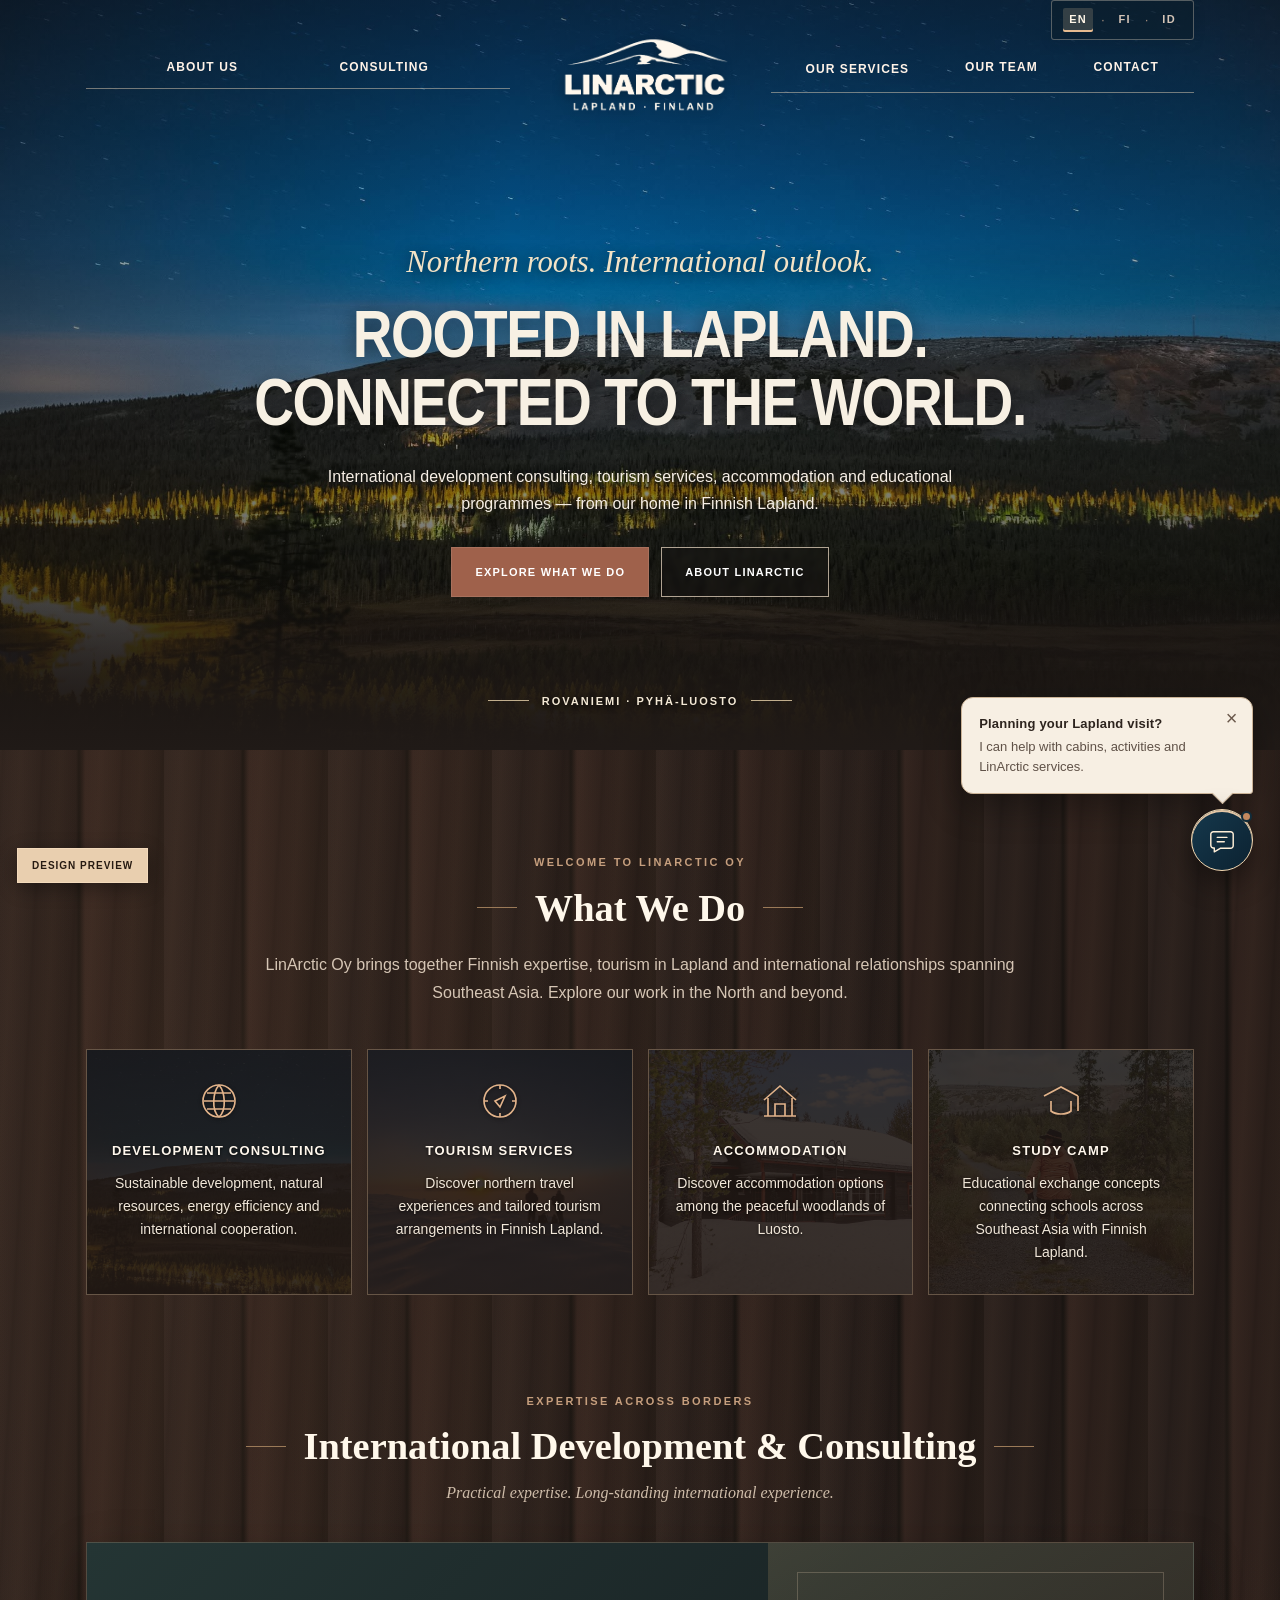
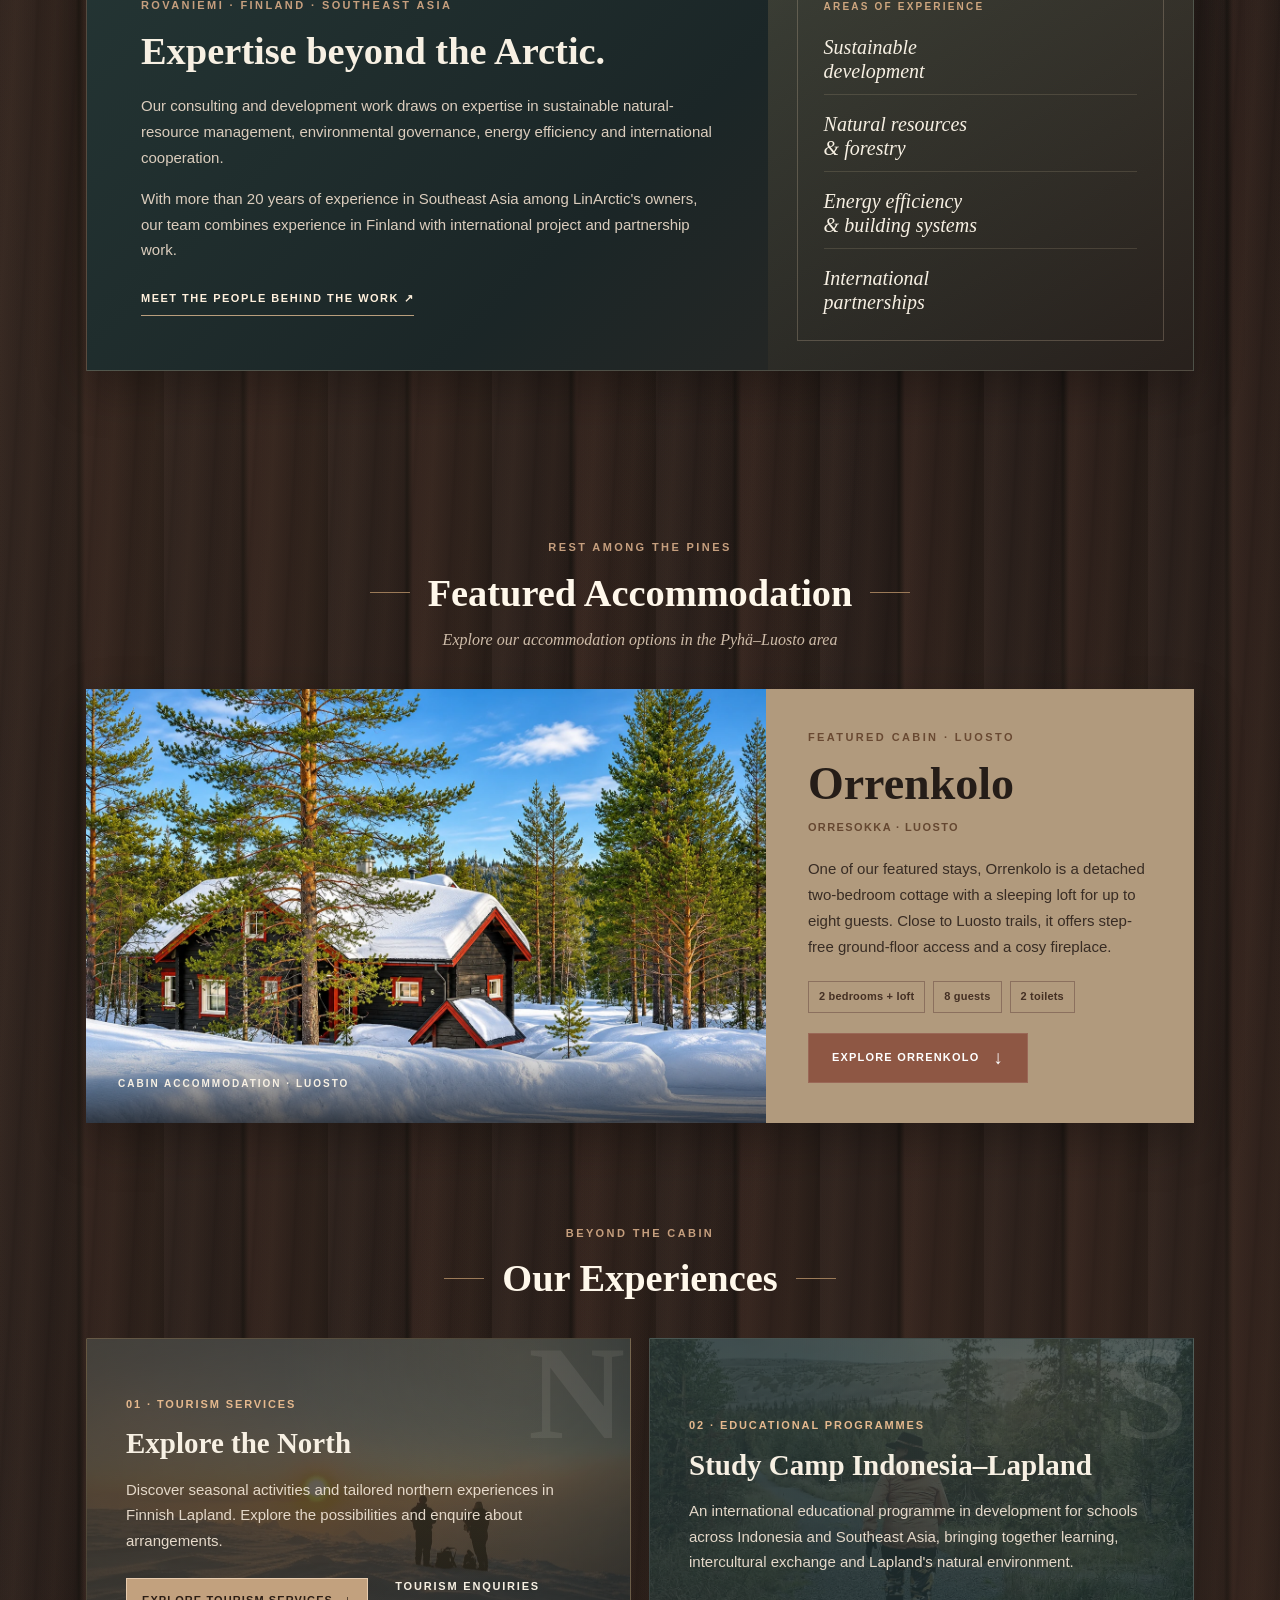
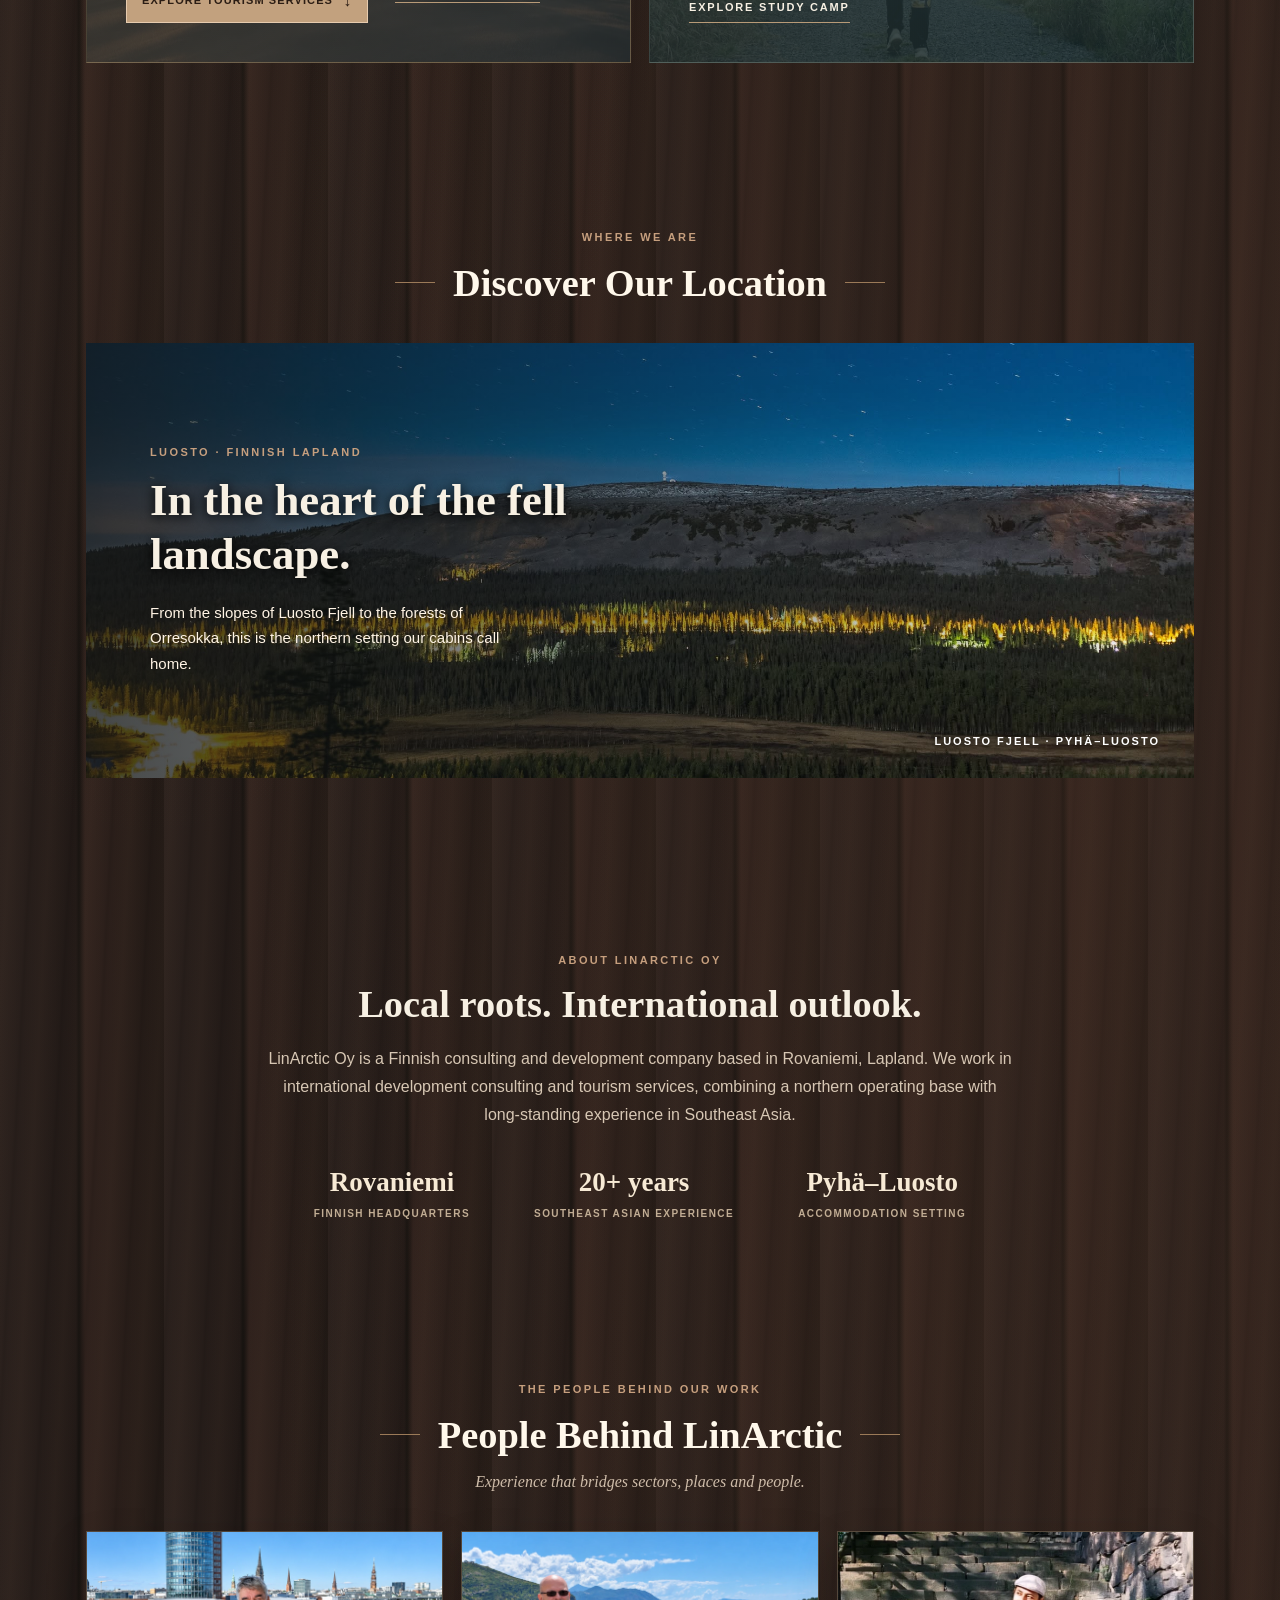
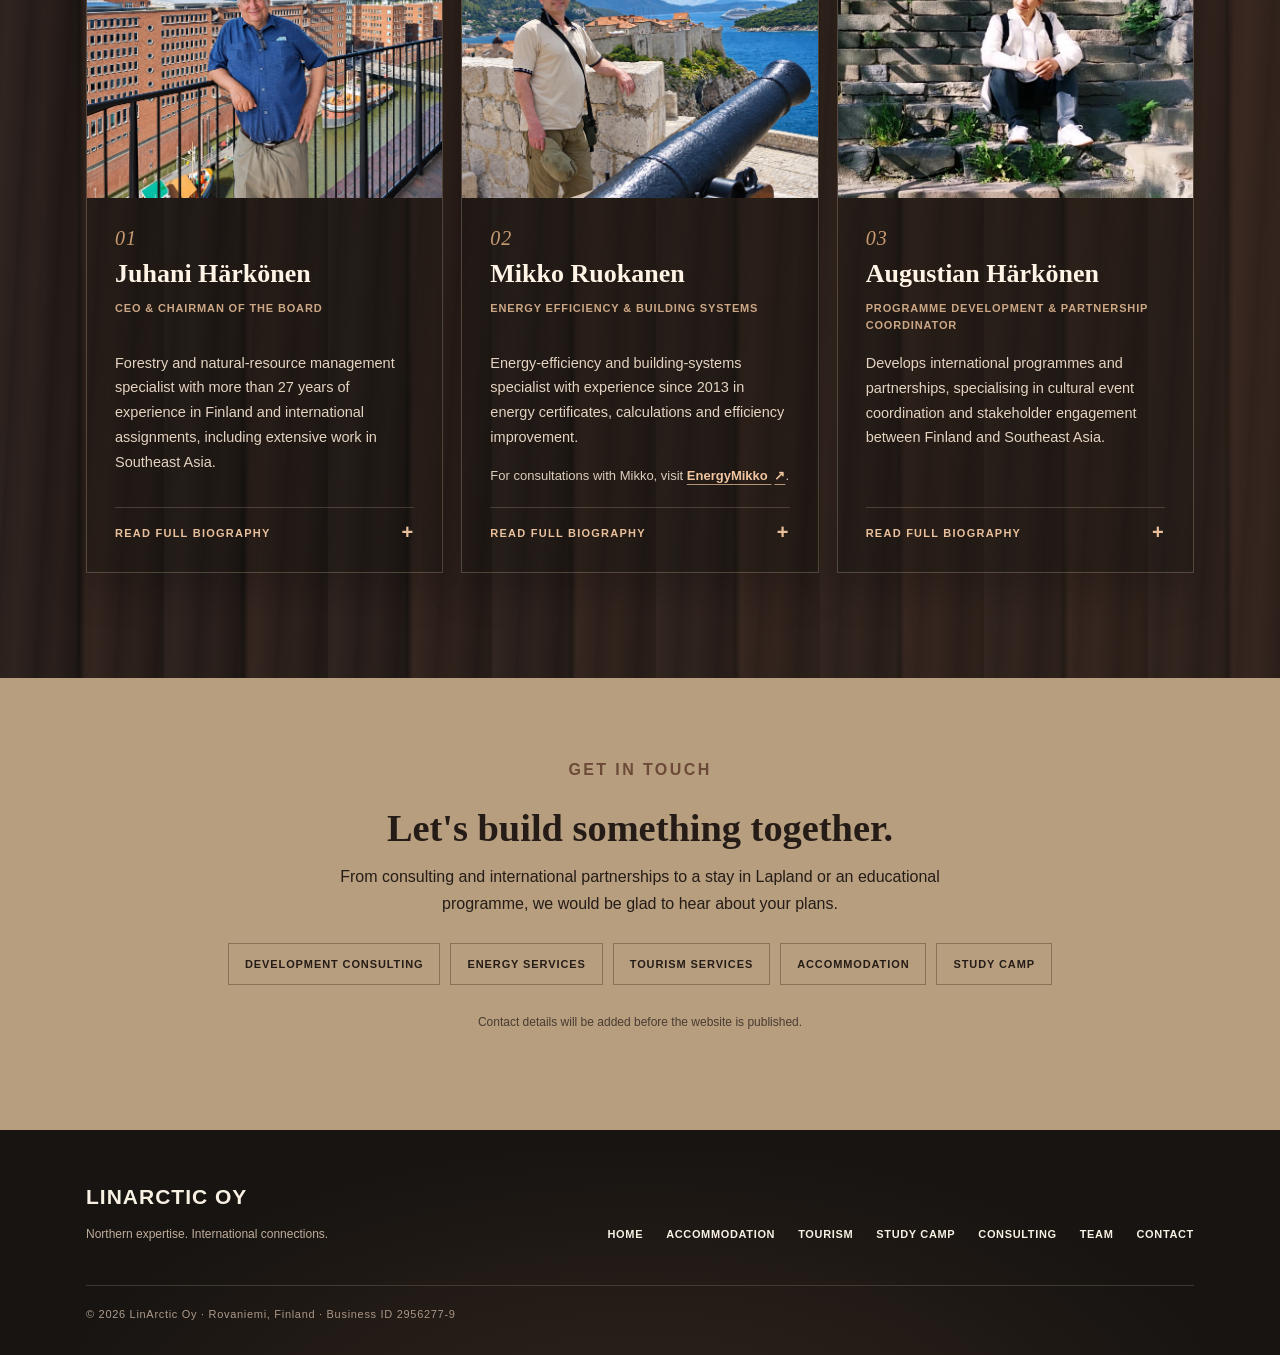
==== commit dd10d01d: "jkbhh" ====
--- a/index.html
+++ b/index.html
@@ -1,4 +1,6 @@
 <!DOCTYPE html>
+<!DOCTYPE html>
+
 <!DOCTYPE html>
 
 <!DOCTYPE html>
@@ -959,6 +961,10 @@
   .split-panels > .panel.tour::before,
   .split-panels > .panel.study::before {transition:none;}
 }
+</style><style>
+/* V15.7: Juhani portrait photo reframing only; original file unchanged. */
+.team-card .juhani-image-frame{width:100%;aspect-ratio:4/3;overflow:hidden;background:#171411;position:relative}
+.team-card .juhani-image-frame img{width:100%;height:100%;aspect-ratio:auto;object-fit:cover;display:block;transform:none;object-position:center center;max-width:none}
 </style></head>
 <body><a class="skip-link" href="#our-services">Skip to content</a>
 <section class="hero" id="home">
@@ -1002,7 +1008,6 @@
 <span class="cabin-tag">Kerkkätie 6 · Luosto</span>
 </div>
 <dl aria-label="Cabin specifications" class="cabin-spec-grid">
-
 <div><dt>Capacity</dt><dd>8 <span>guests</span></dd></div>
 <div><dt>Sleeping areas</dt><dd>2 <span>bedrooms + loft</span></dd></div>
 <div><dt>Toilets</dt><dd>2</dd></div>
@@ -1239,7 +1244,7 @@
 <section class="section shell team-section" id="team">
 <div class="section-heading"><p class="minor">The people behind our work</p><h2 class="section-title rule-title">People Behind LinArctic</h2><p class="sub">Experience that bridges sectors, places and people.</p></div>
 <div class="team-grid">
-<article class="team-card"><img alt="Juhani Härkönen on a waterfront terrace overlooking the city skyline" decoding="async" height="1086" loading="lazy" src="assets/juhani-original-wide.webp" width="1448"/><div class="team-copy"><div class="team-index">01</div><h3>Juhani Härkönen</h3><p class="team-role">CEO &amp; Chairman of the Board</p><p class="team-summary">Forestry and natural-resource management specialist with more than 27 years of experience in Finland and international assignments, including extensive work in Southeast Asia.</p><details class="team-more"><summary>Read full biography</summary><div class="team-bio"><p>Forestry and natural-resource management specialist with more than 27 years of professional experience in Finland and international assignments. His background includes sustainable forest management, governance, climate-change mitigation and adaptation, forest carbon, REDD+, social forestry, watershed management and forestry policy.</p><p>His international career includes more than two decades of overseas work, including extensive experience in Indonesia and assignments elsewhere in Asia and Africa.</p></div></details></div></article>
+<article class="team-card"><div class="juhani-image-frame"><img alt="Juhani Härkönen on a waterfront terrace overlooking the city skyline" decoding="async" height="1086" loading="lazy" src="assets/juhani-head-balanced.webp" width="1448"/></div><div class="team-copy"><div class="team-index">01</div><h3>Juhani Härkönen</h3><p class="team-role">CEO &amp; Chairman of the Board</p><p class="team-summary">Forestry and natural-resource management specialist with more than 27 years of experience in Finland and international assignments, including extensive work in Southeast Asia.</p><details class="team-more"><summary>Read full biography</summary><div class="team-bio"><p>Forestry and natural-resource management specialist with more than 27 years of professional experience in Finland and international assignments. His background includes sustainable forest management, governance, climate-change mitigation and adaptation, forest carbon, REDD+, social forestry, watershed management and forestry policy.</p><p>His international career includes more than two decades of overseas work, including extensive experience in Indonesia and assignments elsewhere in Asia and Africa.</p></div></details></div></article>
 <article class="team-card"><img alt="Portrait of Mikko Ruokanen wearing sunglasses beside a historic coastal fortress" decoding="async" loading="lazy" src="assets/mikko-web.webp"/><div class="team-copy"><div class="team-index">02</div><h3>Mikko Ruokanen</h3><p class="team-role">Energy Efficiency &amp; Building Systems</p><p class="team-summary">Energy-efficiency and building-systems specialist with experience since 2013 in energy certificates, calculations and efficiency improvement.</p><p class="team-consult-note">For consultations with Mikko, visit <a aria-label="Visit EnergyMikko — Mikko Ruokanen consultation website" href="https://energiamikko.webnode.fi/" rel="noopener noreferrer" target="_blank">EnergyMikko <span aria-hidden="true">↗</span></a>.</p><details class="team-more"><summary>Read full biography</summary><div class="team-bio"><p>Energy-efficiency and building-systems specialist with experience dating from 2013 in energy certificates, energy calculations and energy-efficiency improvement.</p><p>His technical background includes building solutions, building services and electronics.</p></div></details></div></article>
 <article class="team-card"><div class="augustian-image-frame"><img alt="Portrait of Augustian Härkönen sitting on stone steps outdoors" decoding="async" loading="lazy" src="assets/augustian-web.webp"/></div><div class="team-copy"><div class="team-index">03</div><h3>Augustian Härkönen</h3><p class="team-role">Programme Development &amp; Partnership Coordinator</p><p class="team-summary">Develops international programmes and partnerships, specialising in cultural event coordination and stakeholder engagement between Finland and Southeast Asia.</p><details class="team-more"><summary>Read full biography</summary><div class="team-bio"><p>Specialises in international programme development, cultural event coordination and stakeholder engagement, building partnerships between companies, educational institutions, cultural organisations and public-sector actors in Finland and Southeast Asia.</p><p>His current work includes Study Camp Indonesia–Lapland, international study-visit concepts and cross-cultural initiatives. He is also a shareholder of LinArctic Oy.</p></div></details></div></article>
 </div>
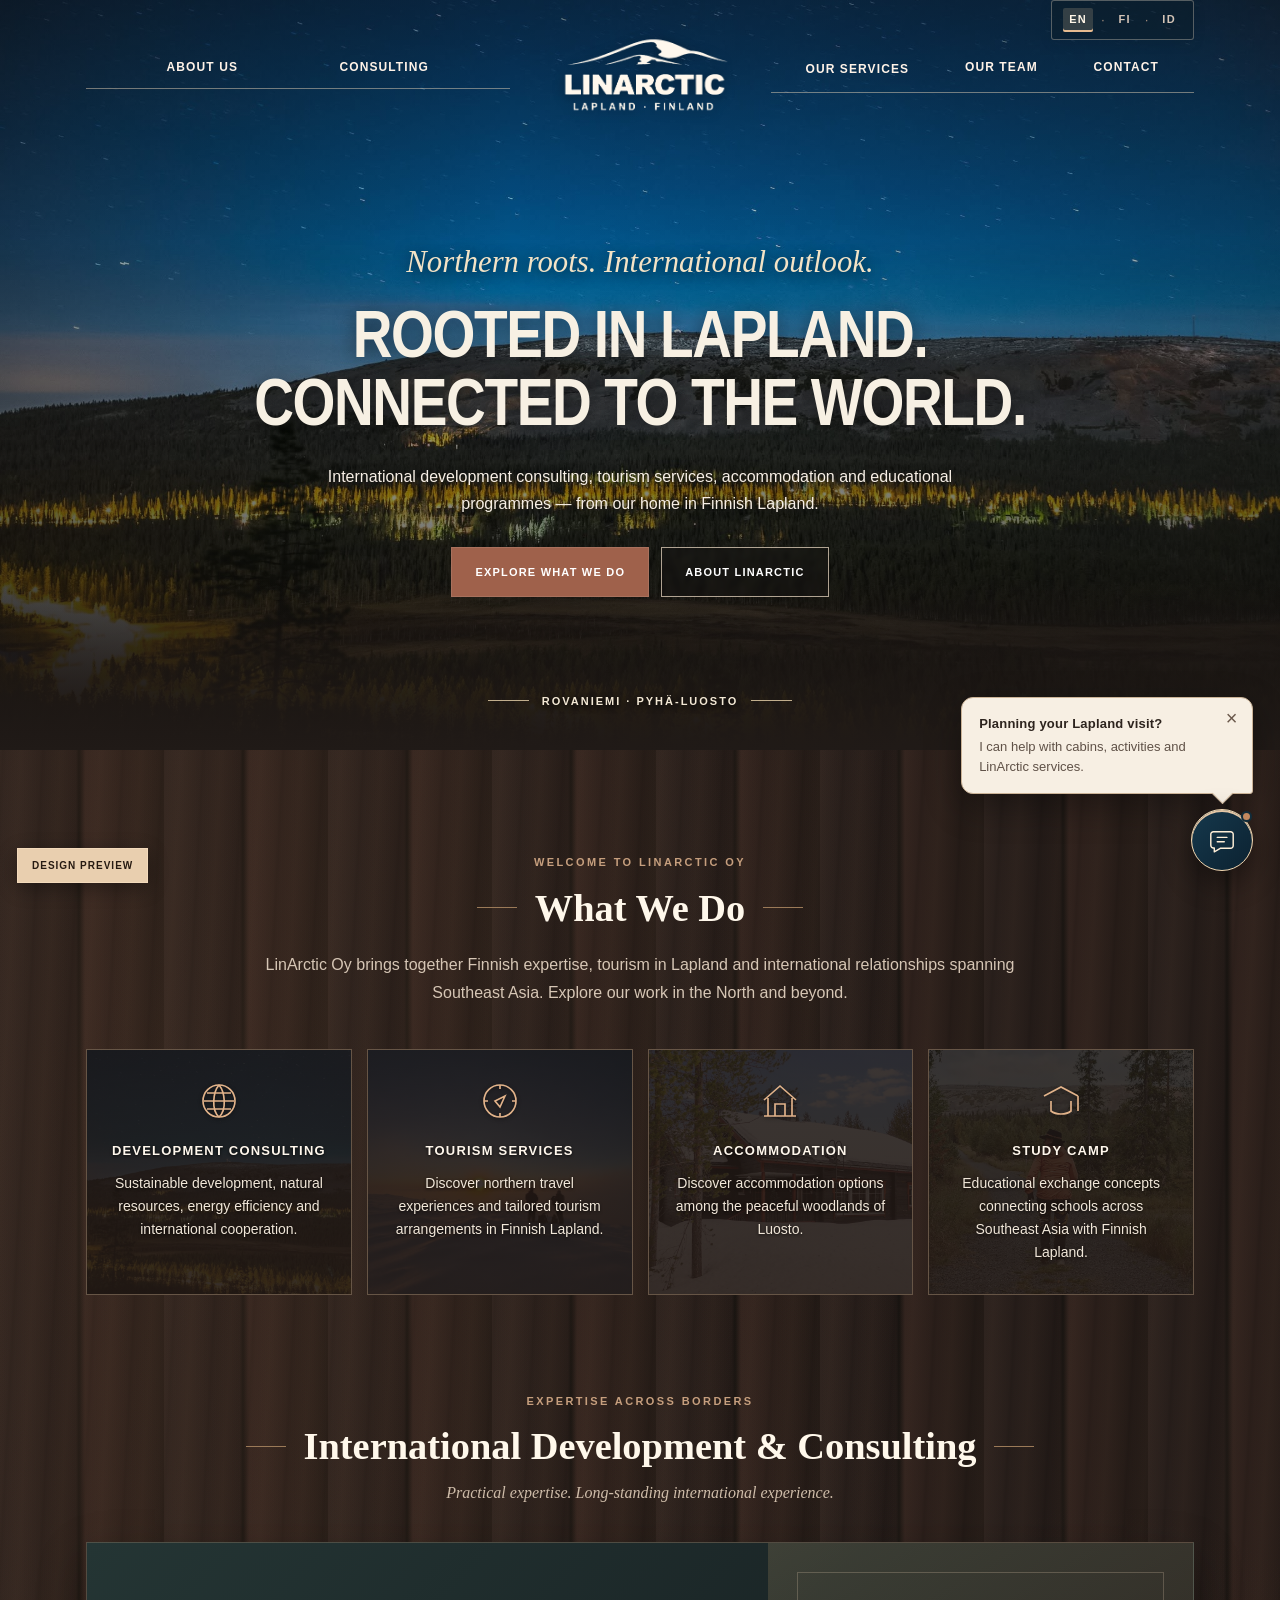
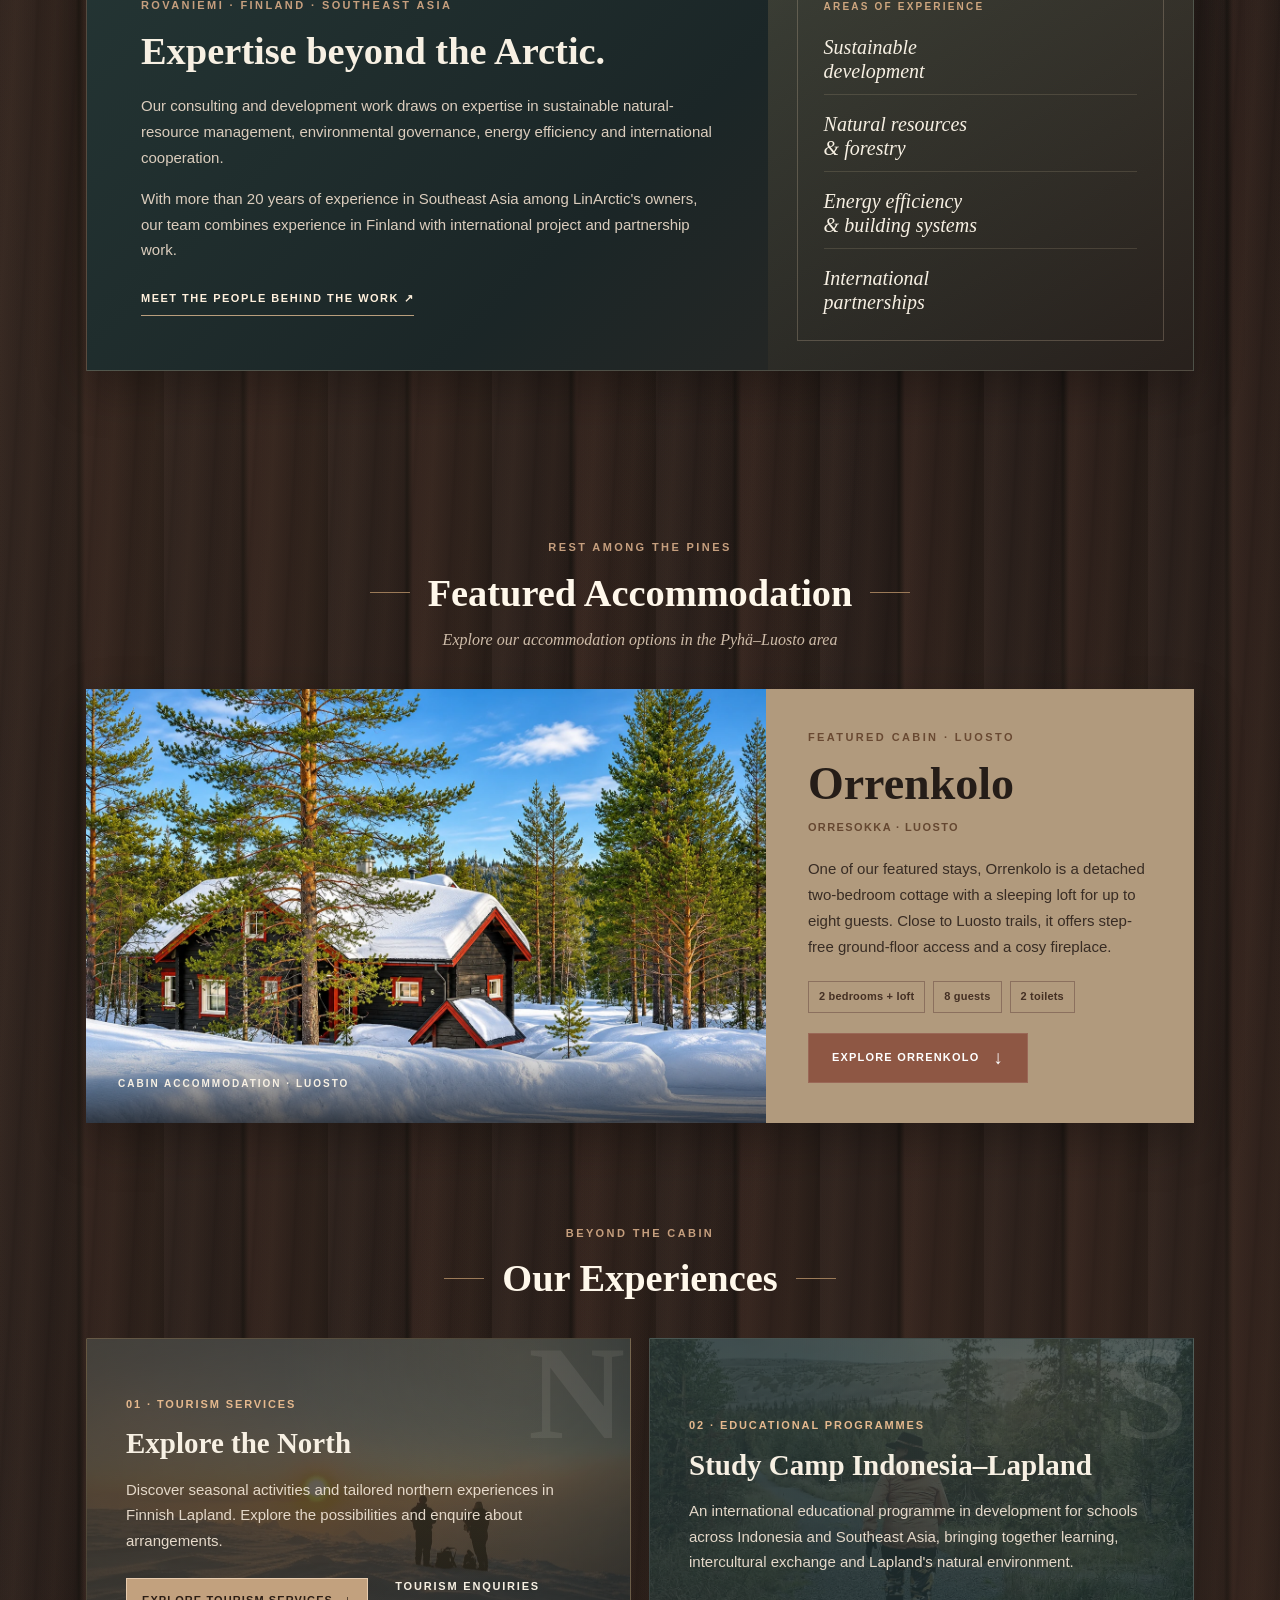
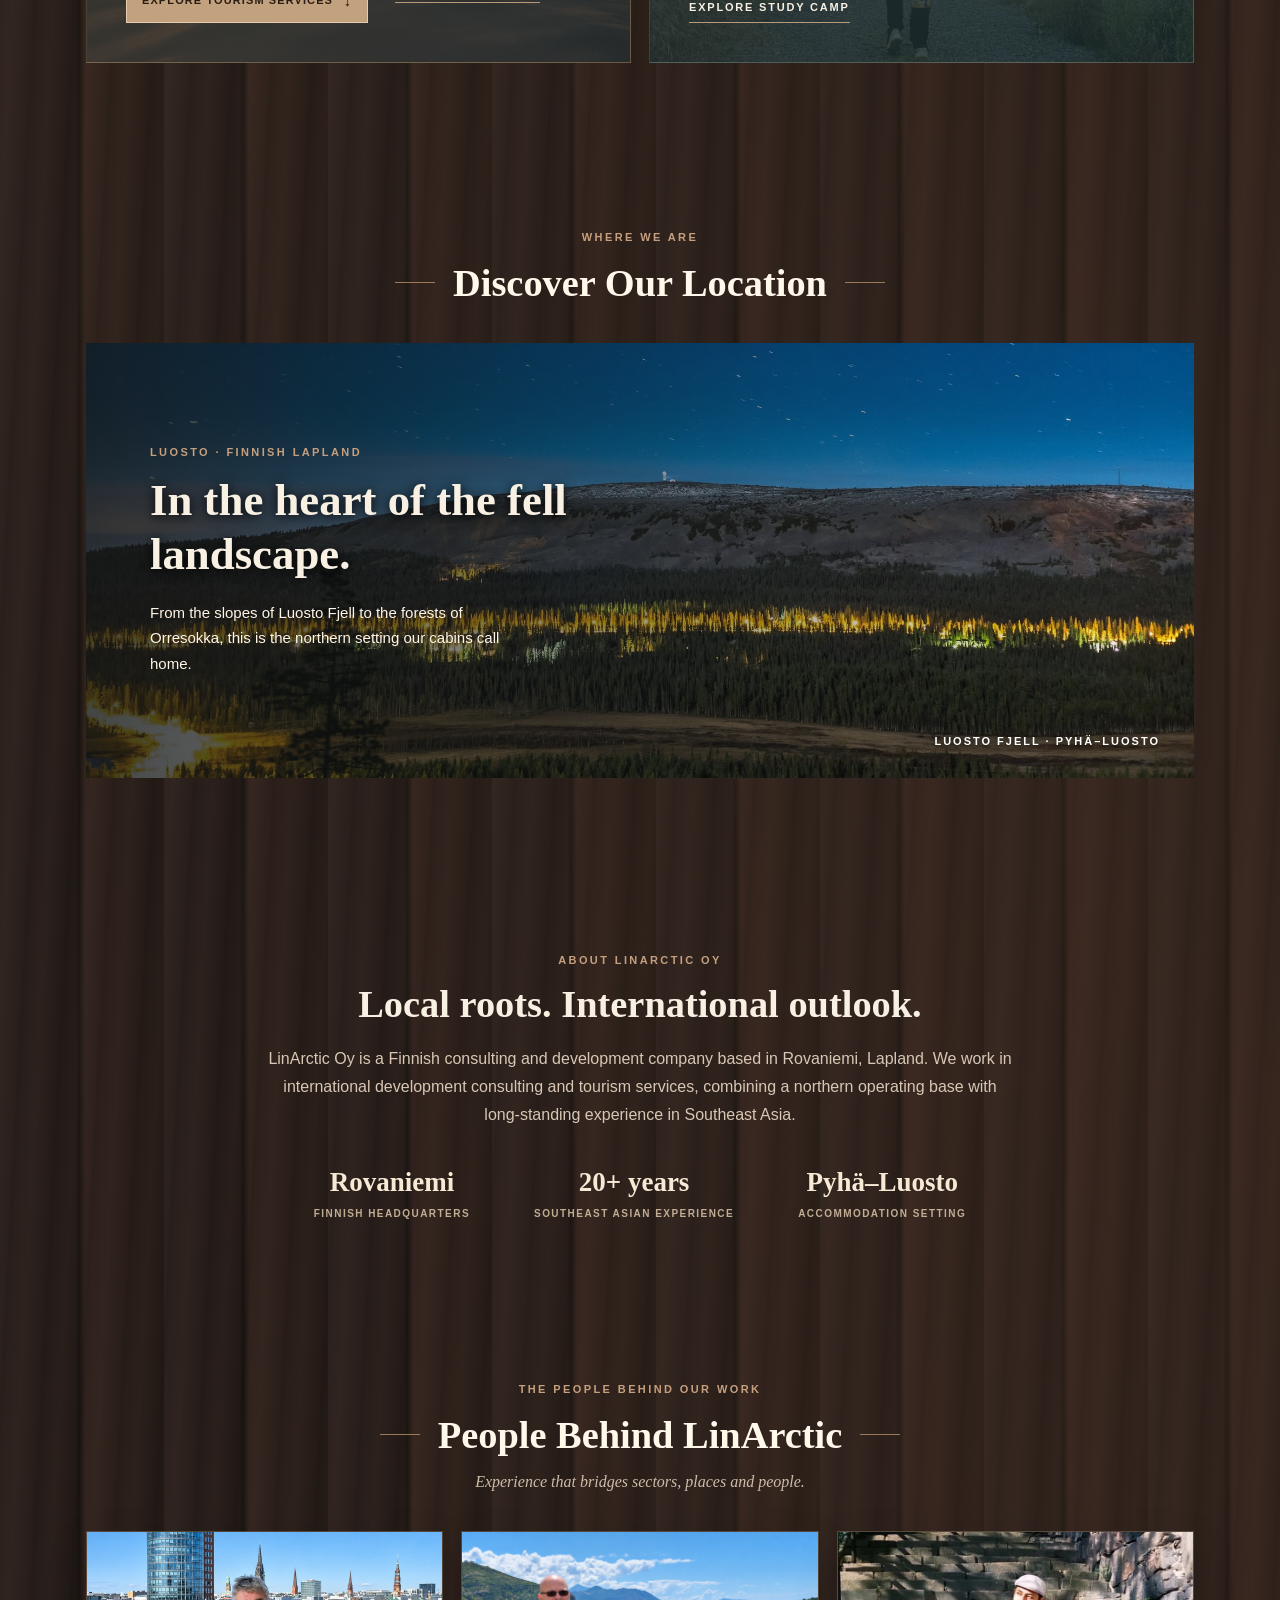
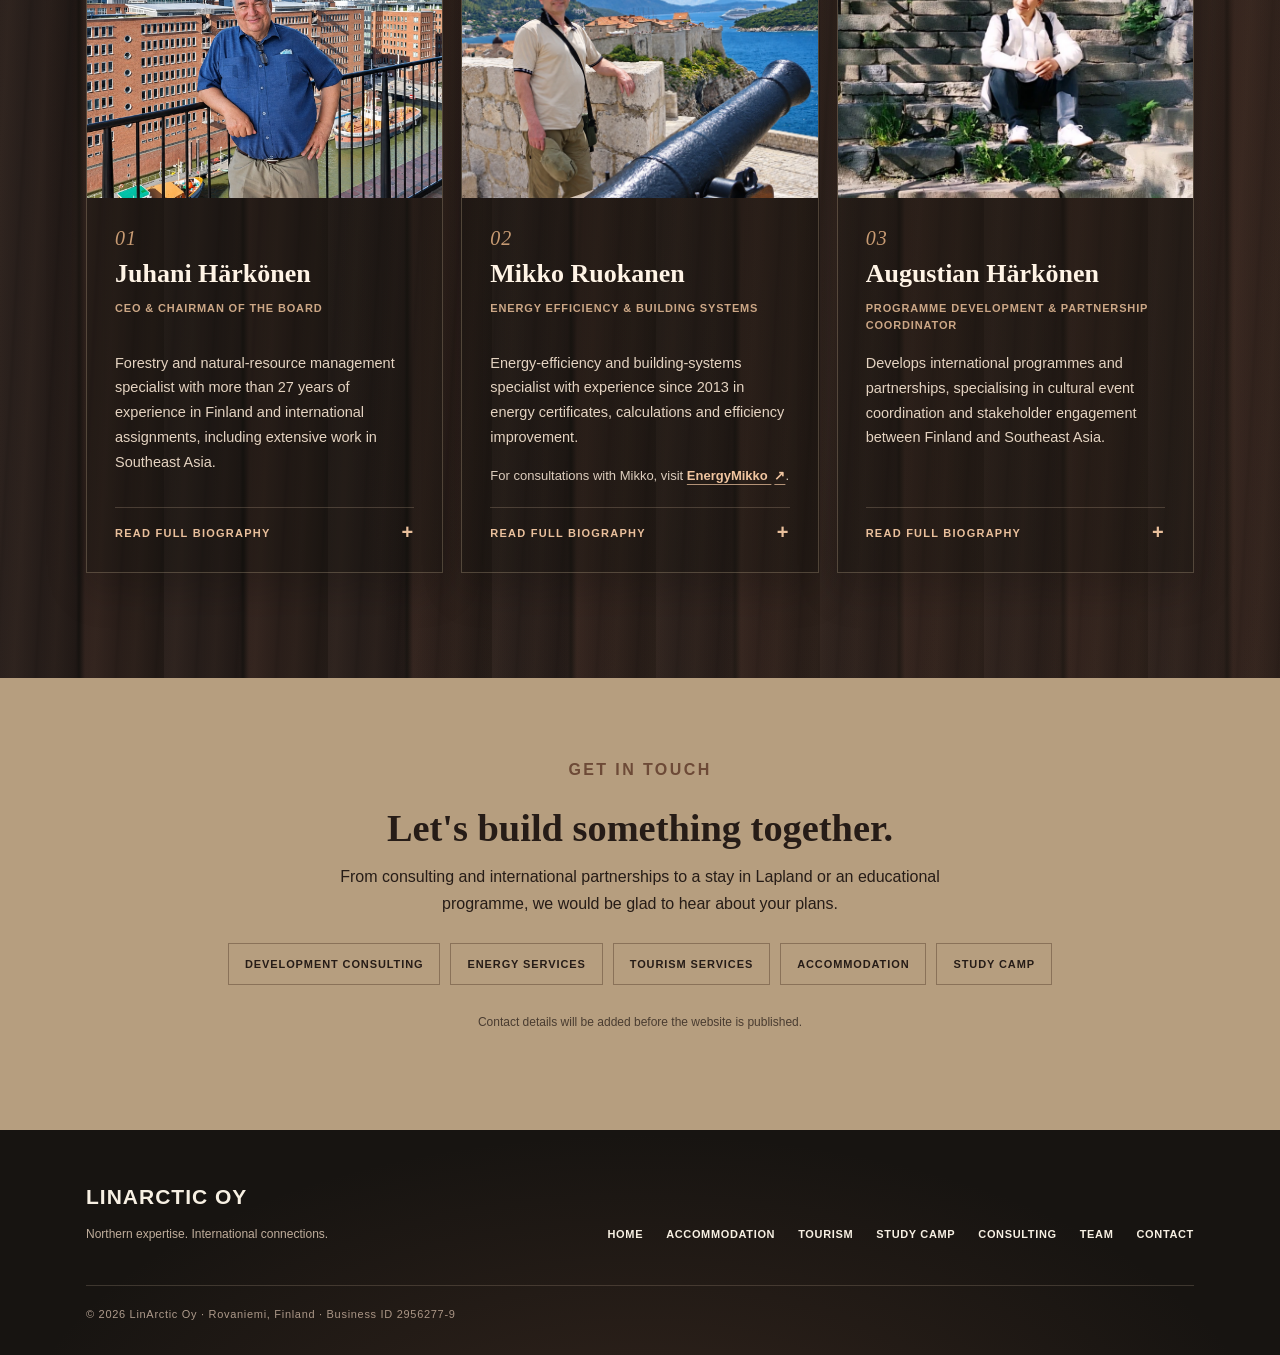
==== commit bf1f83fc: "jkj" ====
--- a/index.html
+++ b/index.html
@@ -1244,7 +1244,7 @@
 <section class="section shell team-section" id="team">
 <div class="section-heading"><p class="minor">The people behind our work</p><h2 class="section-title rule-title">People Behind LinArctic</h2><p class="sub">Experience that bridges sectors, places and people.</p></div>
 <div class="team-grid">
-<article class="team-card"><div class="juhani-image-frame"><img alt="Juhani Härkönen on a waterfront terrace overlooking the city skyline" decoding="async" height="1086" loading="lazy" src="assets/juhani-head-balanced.webp" width="1448"/></div><div class="team-copy"><div class="team-index">01</div><h3>Juhani Härkönen</h3><p class="team-role">CEO &amp; Chairman of the Board</p><p class="team-summary">Forestry and natural-resource management specialist with more than 27 years of experience in Finland and international assignments, including extensive work in Southeast Asia.</p><details class="team-more"><summary>Read full biography</summary><div class="team-bio"><p>Forestry and natural-resource management specialist with more than 27 years of professional experience in Finland and international assignments. His background includes sustainable forest management, governance, climate-change mitigation and adaptation, forest carbon, REDD+, social forestry, watershed management and forestry policy.</p><p>His international career includes more than two decades of overseas work, including extensive experience in Indonesia and assignments elsewhere in Asia and Africa.</p></div></details></div></article>
+<article class="team-card"><div class="juhani-image-frame"><img alt="Juhani Härkönen on a waterfront terrace overlooking the city skyline" decoding="async" height="900" loading="lazy" src="assets/juhani-portrait-natural.webp" width="1200"/></div><div class="team-copy"><div class="team-index">01</div><h3>Juhani Härkönen</h3><p class="team-role">CEO &amp; Chairman of the Board</p><p class="team-summary">Forestry and natural-resource management specialist with more than 27 years of experience in Finland and international assignments, including extensive work in Southeast Asia.</p><details class="team-more"><summary>Read full biography</summary><div class="team-bio"><p>Forestry and natural-resource management specialist with more than 27 years of professional experience in Finland and international assignments. His background includes sustainable forest management, governance, climate-change mitigation and adaptation, forest carbon, REDD+, social forestry, watershed management and forestry policy.</p><p>His international career includes more than two decades of overseas work, including extensive experience in Indonesia and assignments elsewhere in Asia and Africa.</p></div></details></div></article>
 <article class="team-card"><img alt="Portrait of Mikko Ruokanen wearing sunglasses beside a historic coastal fortress" decoding="async" loading="lazy" src="assets/mikko-web.webp"/><div class="team-copy"><div class="team-index">02</div><h3>Mikko Ruokanen</h3><p class="team-role">Energy Efficiency &amp; Building Systems</p><p class="team-summary">Energy-efficiency and building-systems specialist with experience since 2013 in energy certificates, calculations and efficiency improvement.</p><p class="team-consult-note">For consultations with Mikko, visit <a aria-label="Visit EnergyMikko — Mikko Ruokanen consultation website" href="https://energiamikko.webnode.fi/" rel="noopener noreferrer" target="_blank">EnergyMikko <span aria-hidden="true">↗</span></a>.</p><details class="team-more"><summary>Read full biography</summary><div class="team-bio"><p>Energy-efficiency and building-systems specialist with experience dating from 2013 in energy certificates, energy calculations and energy-efficiency improvement.</p><p>His technical background includes building solutions, building services and electronics.</p></div></details></div></article>
 <article class="team-card"><div class="augustian-image-frame"><img alt="Portrait of Augustian Härkönen sitting on stone steps outdoors" decoding="async" loading="lazy" src="assets/augustian-web.webp"/></div><div class="team-copy"><div class="team-index">03</div><h3>Augustian Härkönen</h3><p class="team-role">Programme Development &amp; Partnership Coordinator</p><p class="team-summary">Develops international programmes and partnerships, specialising in cultural event coordination and stakeholder engagement between Finland and Southeast Asia.</p><details class="team-more"><summary>Read full biography</summary><div class="team-bio"><p>Specialises in international programme development, cultural event coordination and stakeholder engagement, building partnerships between companies, educational institutions, cultural organisations and public-sector actors in Finland and Southeast Asia.</p><p>His current work includes Study Camp Indonesia–Lapland, international study-visit concepts and cross-cultural initiatives. He is also a shareholder of LinArctic Oy.</p></div></details></div></article>
 </div>
